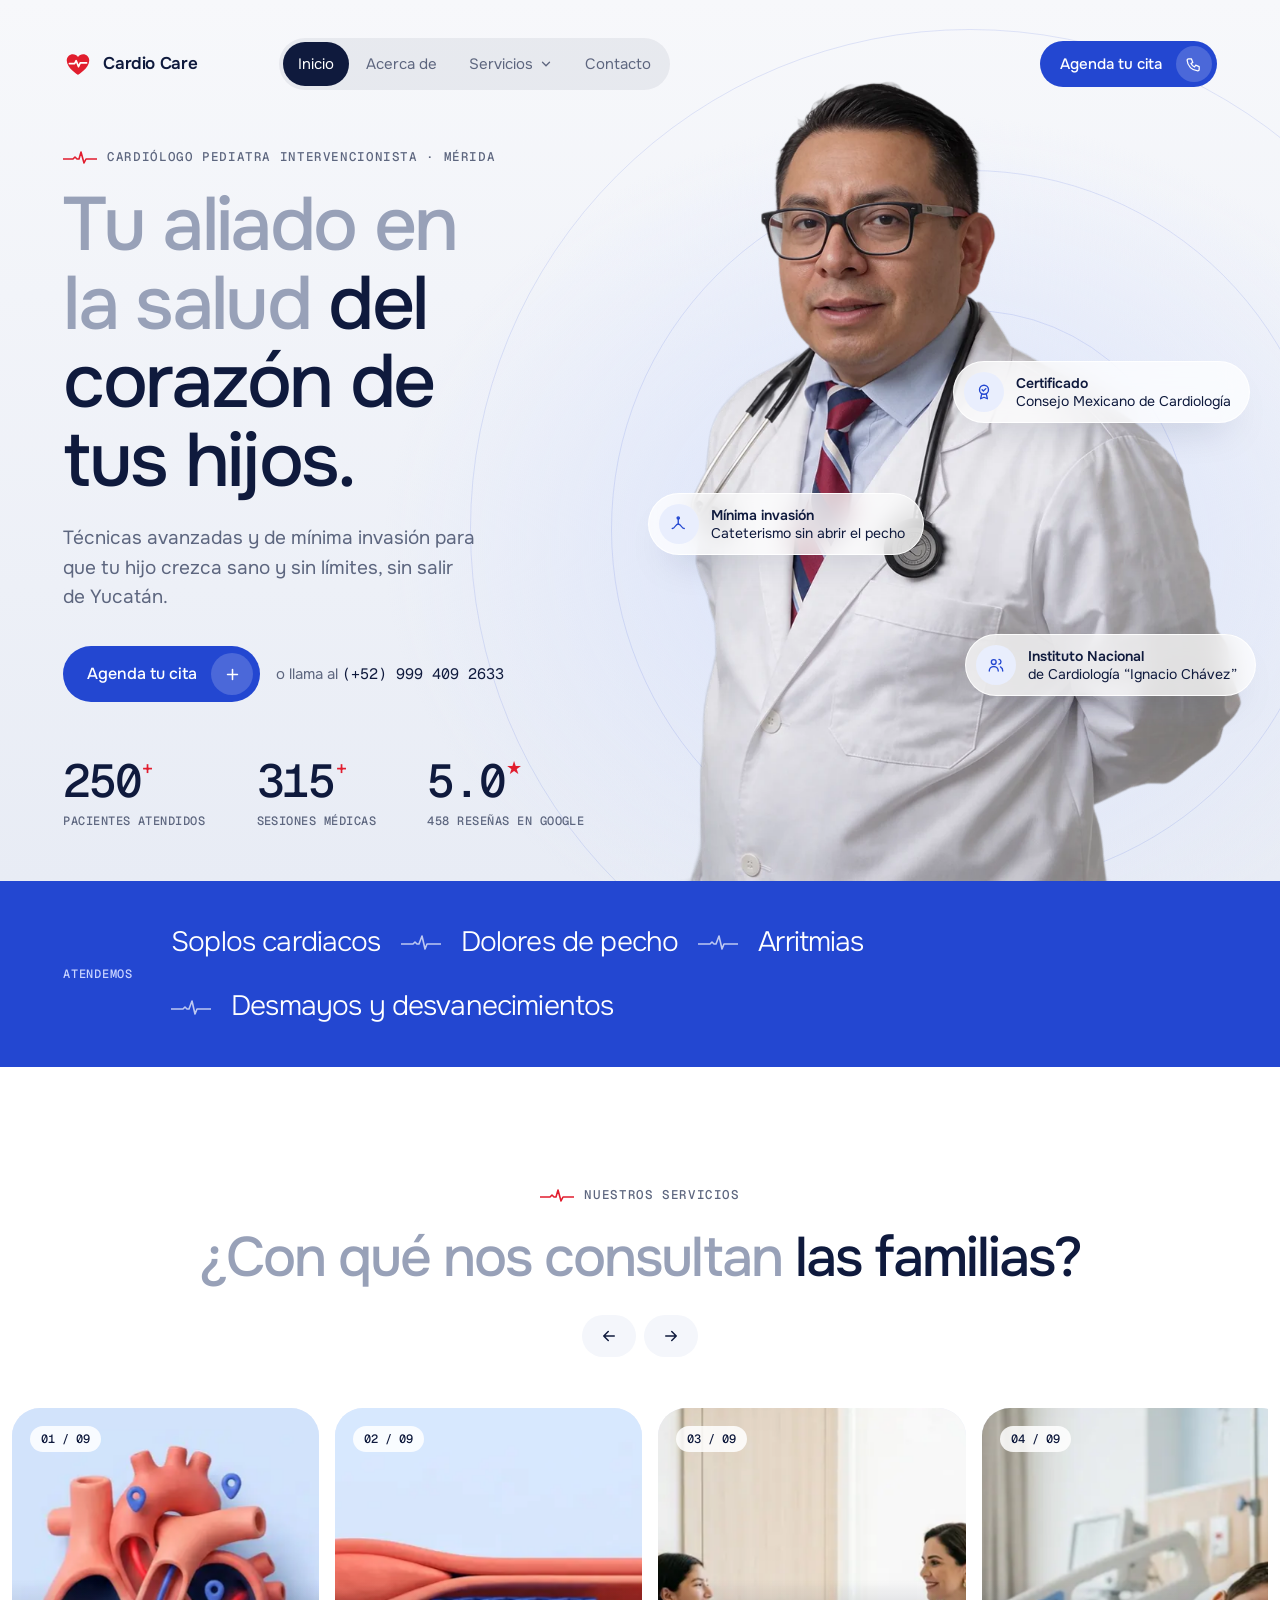
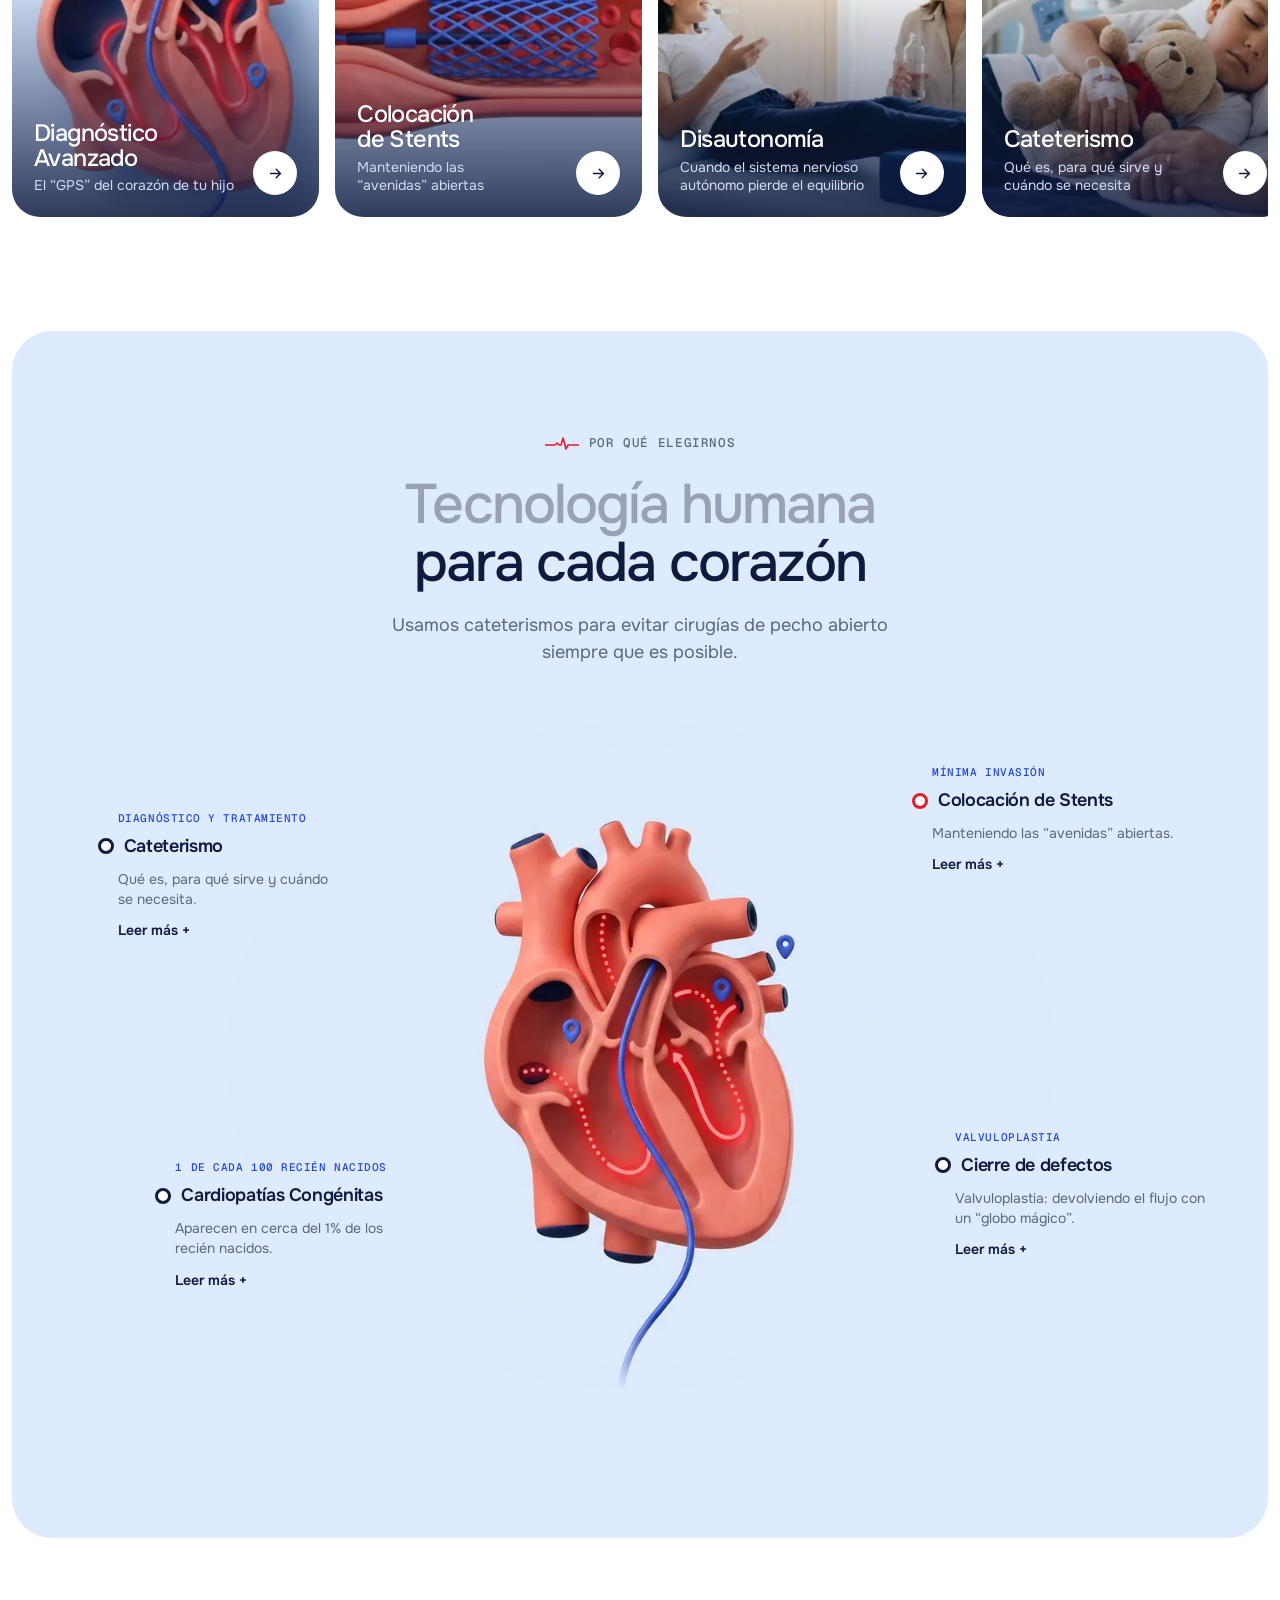
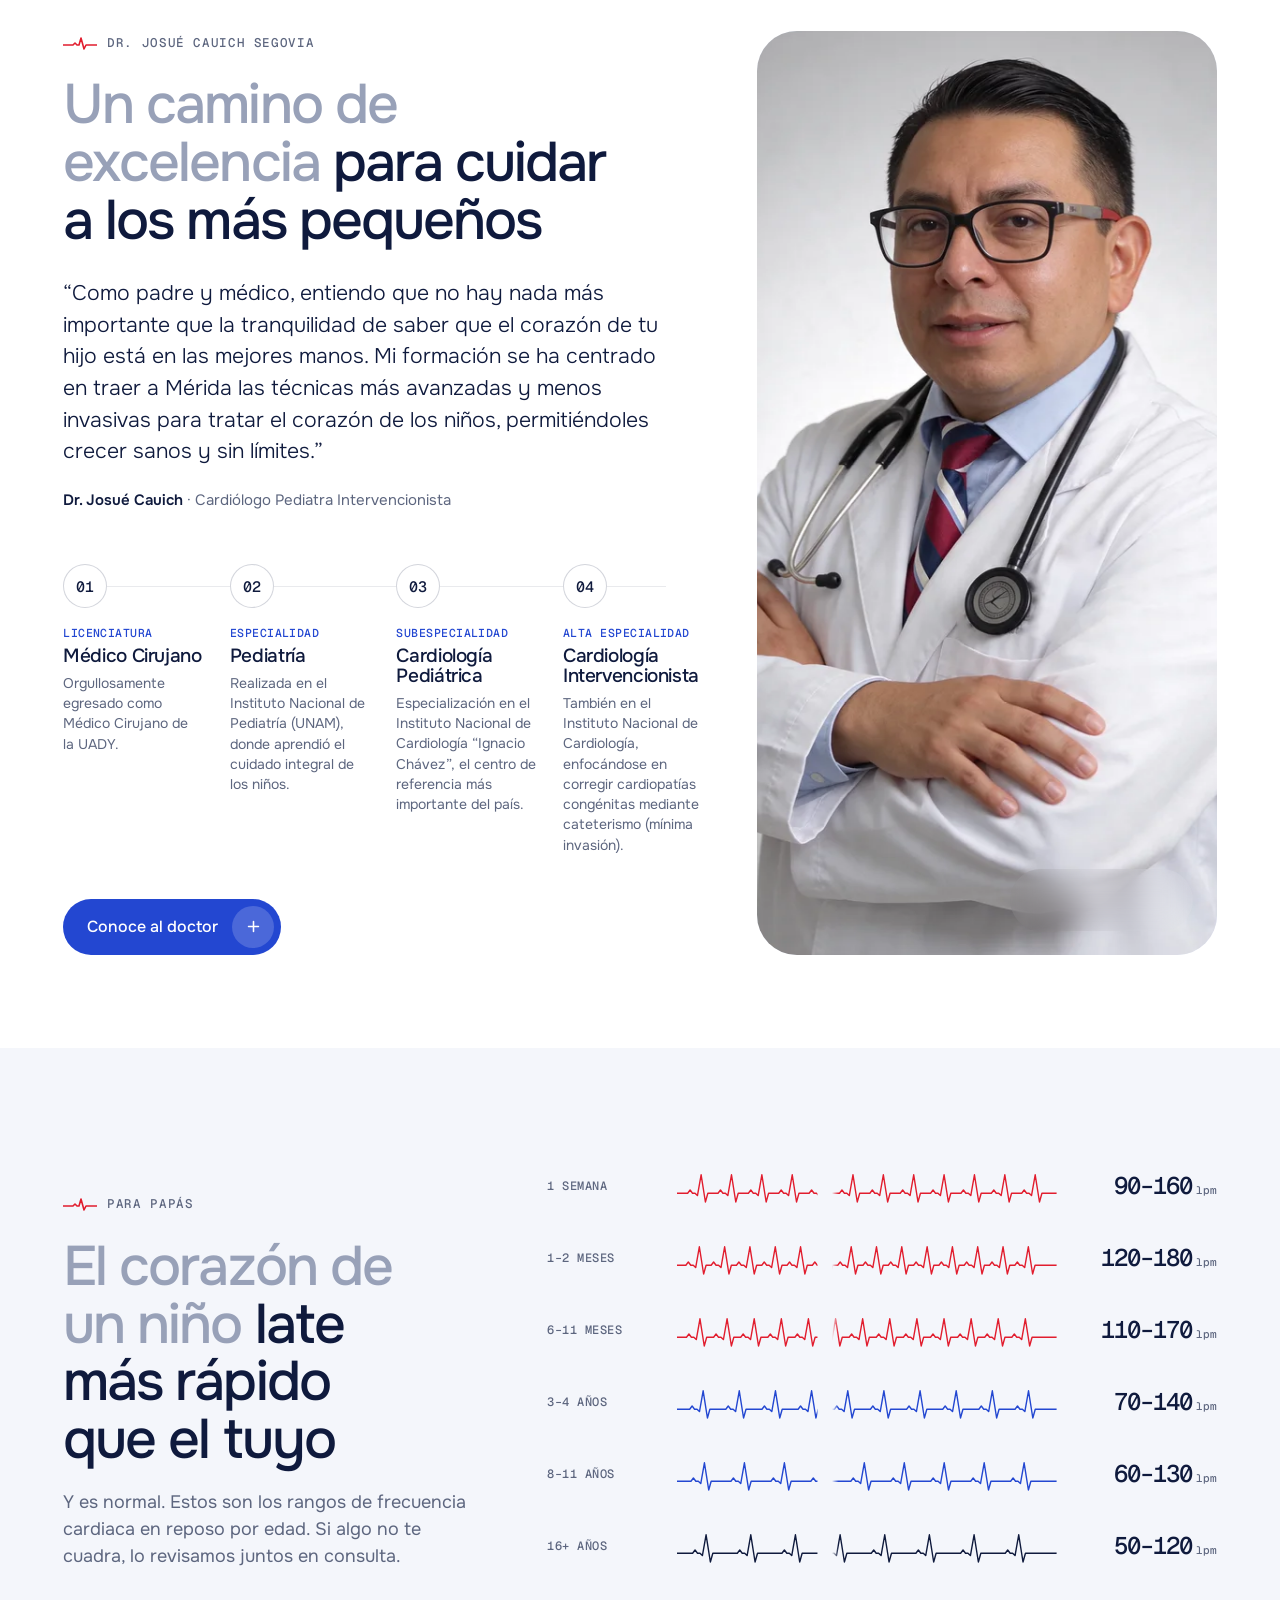
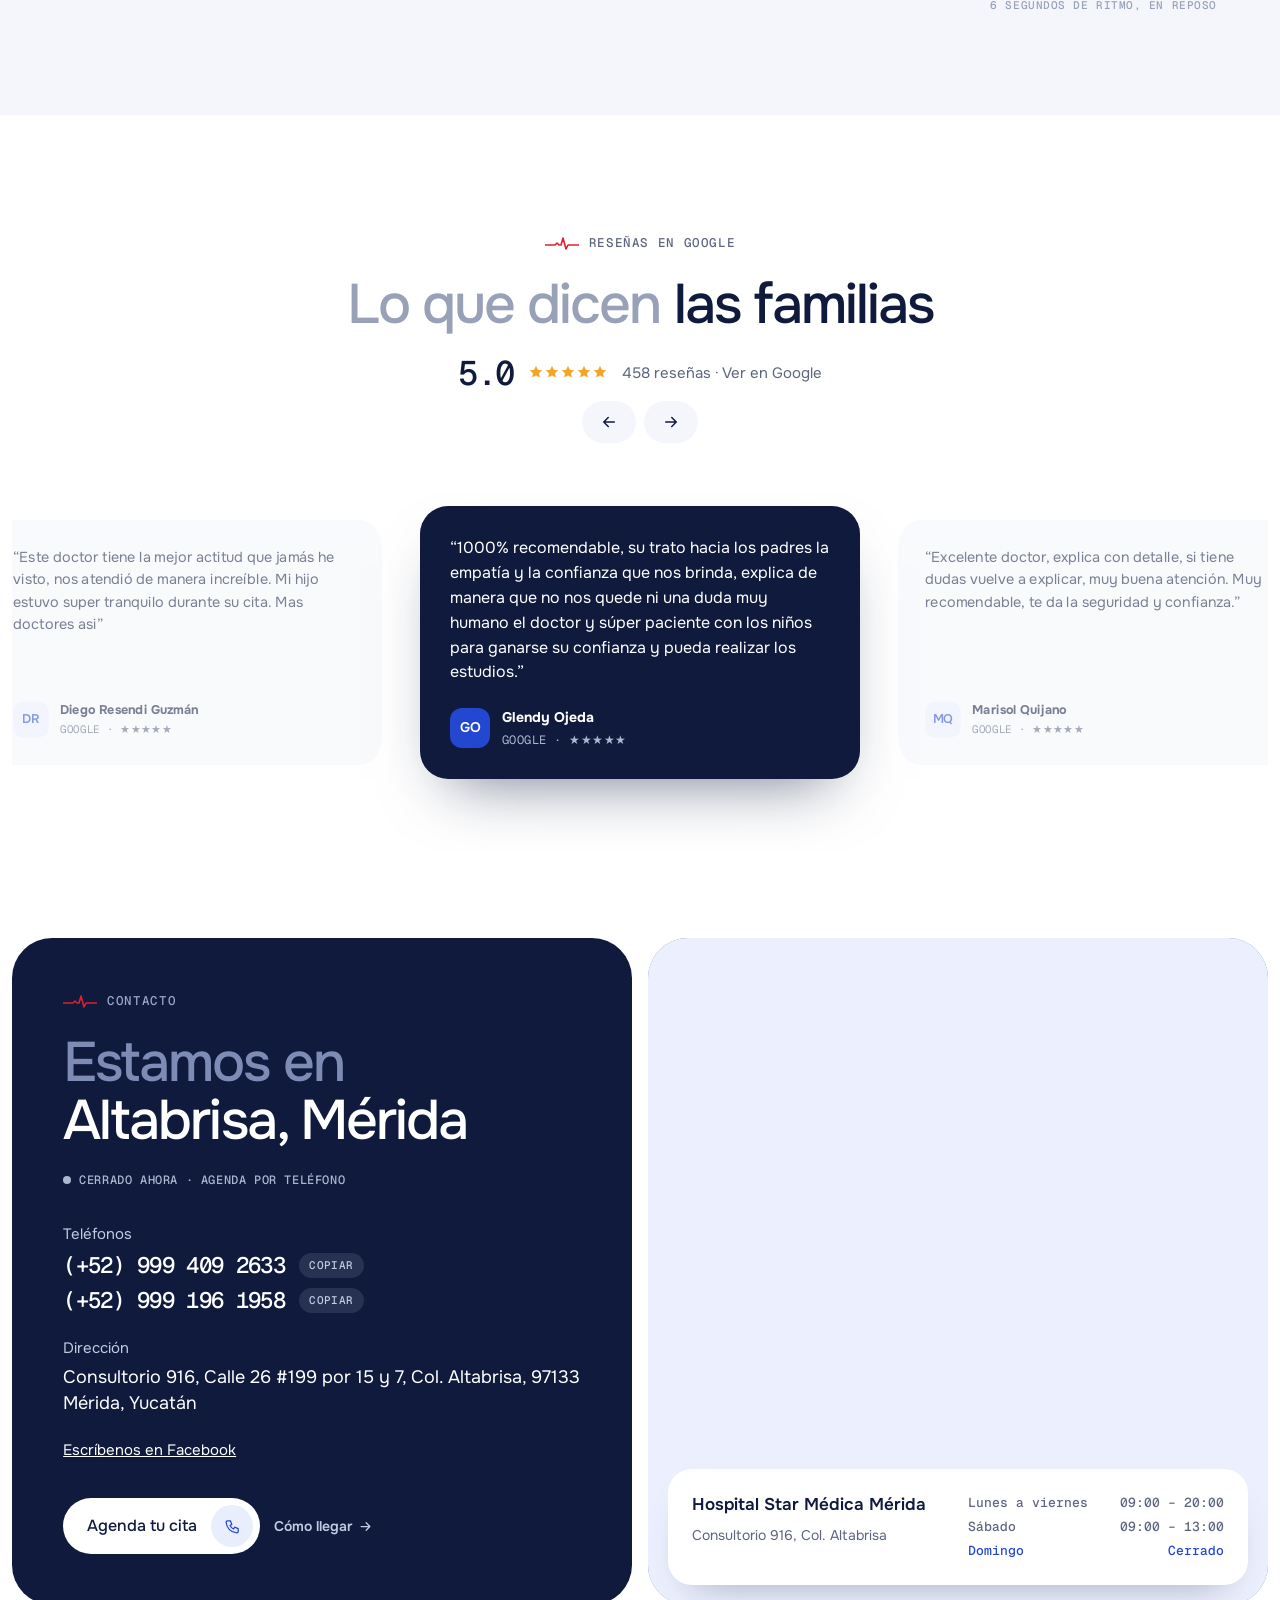
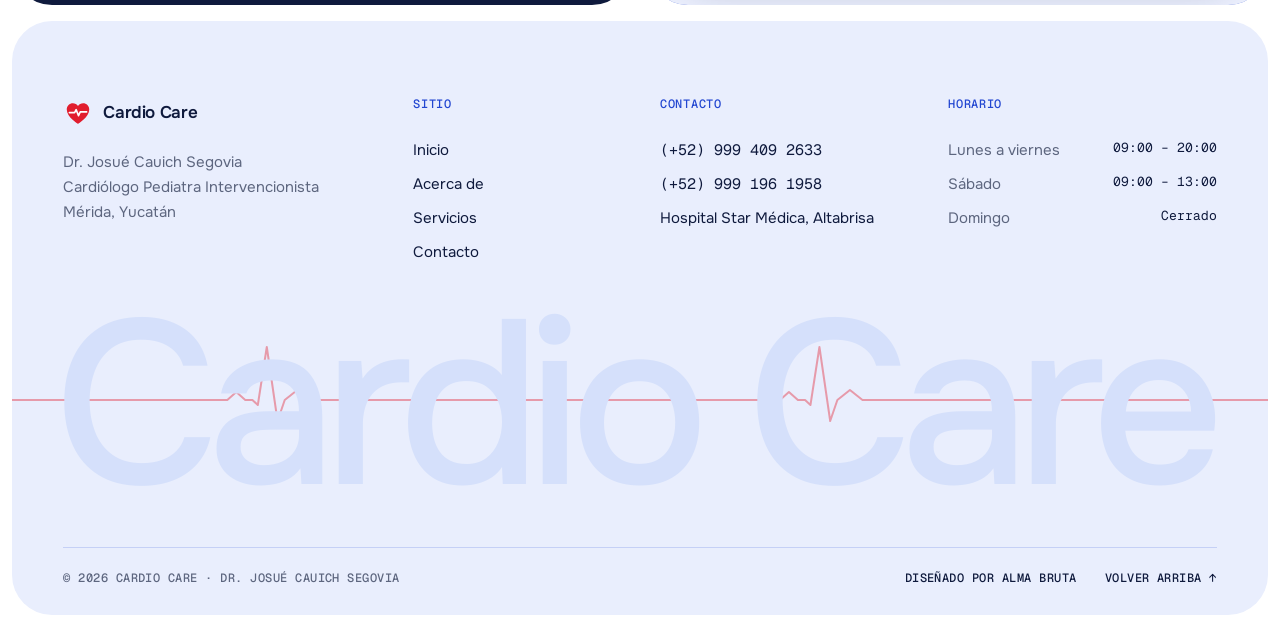
==== index.html @ 3fb706c9 "Carrusel de servicios alineado al borde de las cajas; aparición y parallax al hacer scroll Co-Author" ====
<!doctype html>
<html lang="es">
<head>
<meta charset="utf-8">
<meta name="viewport" content="width=device-width, initial-scale=1, viewport-fit=cover">
<title>Cardiólogo Pediatra en Mérida · Cardio Care</title>
<meta name="description" content="Dr. Josué Cauich Segovia, cardiólogo pediatra intervencionista en Mérida, Yucatán.">
<link rel="preconnect" href="https://fonts.googleapis.com"><link rel="preconnect" href="https://fonts.gstatic.com" crossorigin>
<link href="https://fonts.googleapis.com/css2?family=Onest:wght@300;400;500;600&family=Geist+Mono:wght@500&display=swap" rel="stylesheet">
<style>
/* Dirección E: paneles redondeados sobre gris hielo, doctor recortado, títulos en dos tonos,
   lecturas tipo monitor en mono y un trazo de ECG como hilo conductor. Serio, cálido y propio de cardiología. */
:root{
  --c:#2347D1; --c-d:#8AA4FF; --n:#0F1A3D; --r:#E11D2E; --r-d:#FF5C67; --ice:#E9EEFD; --heart-bg:#DEEAFD;
  --bg:#FFFFFF; --panel:#FFFFFF; --soft:#F4F6FB; --ink:#0F1A3D; --gray:#98A1B8; --mut:#5D667F; --line:rgba(15,26,61,.09);
  --primary:var(--c); --on-primary:#fff;
  --f:"Onest","Segoe UI",system-ui,sans-serif; --m:"Geist Mono",ui-monospace,monospace;
  --glow:#D9E2FB; --hero-a:#F7F8FB; --hero-b:#E8ECF5;
  --rad:40px; --rad-m:28px; --rad-s:18px; --gap:16px;
  --ease:cubic-bezier(.22,1,.36,1);
  --wrap:1408px;
  color-scheme:light;
}
@media (prefers-color-scheme: dark){ :root:not([data-theme="light"]){
  --bg:#0A0D18; --panel:#121729; --soft:#171D33; --ink:#EEF1FA; --gray:#6F7894; --mut:#A3AAC2; --line:rgba(255,255,255,.08);
  --ice:#1A2342; --heart-bg:#1A2342; --primary:var(--c-d); --on-primary:#0A1030; color-scheme:dark; --glow:rgba(35,71,209,.28); --hero-a:#121729; --hero-b:#0A0D18; } }
:root[data-theme="dark"]{
  --bg:#0A0D18; --panel:#121729; --soft:#171D33; --ink:#EEF1FA; --gray:#6F7894; --mut:#A3AAC2; --line:rgba(255,255,255,.08);
  --ice:#1A2342; --heart-bg:#1A2342; --primary:var(--c-d); --on-primary:#0A1030; color-scheme:dark; --glow:rgba(35,71,209,.28); --hero-a:#121729; --hero-b:#0A0D18; }

*{box-sizing:border-box}
html{scroll-behavior:smooth;scroll-padding-top:100px}
body{margin:0;background:var(--bg);color:var(--ink);font-family:var(--f);font-size:17px;line-height:1.6;-webkit-font-smoothing:antialiased}
h1,h2,h3,h4{font-weight:500;letter-spacing:-.035em;line-height:1.04;margin:0;text-wrap:balance}
p{margin:0;text-wrap:pretty}
a{color:inherit}
img{display:block;max-width:100%}
[hidden]{display:none!important}
:focus-visible{outline:3px solid var(--primary);outline-offset:3px;border-radius:8px}
.gr{color:var(--gray)}
.mono{font-family:var(--m)}
.sr{position:absolute;width:1px;height:1px;overflow:hidden;clip:rect(0 0 0 0);white-space:nowrap}
.skip{position:absolute;left:16px;top:-60px;background:var(--primary);color:#fff;padding:10px 14px;border-radius:12px;z-index:90;text-decoration:none}
.skip:focus{top:12px}
.shell{max-width:var(--wrap);margin-inline:auto;padding:12px max(12px,env(safe-area-inset-right)) 12px max(12px,env(safe-area-inset-left))}
.panel{background:var(--panel);border-radius:var(--rad);position:relative;overflow:hidden}
#main > * + *{margin-top:var(--gap)}
.in{padding-inline:clamp(22px,4vw,56px)}

/* etiqueta con latido */
.lbl{display:inline-flex;align-items:center;gap:10px;font:500 12.5px/1 var(--m);letter-spacing:.05em;text-transform:uppercase;color:var(--mut)}
.lbl::before{content:"";width:34px;height:14px;flex-shrink:0;background:url("data:image/svg+xml,%3Csvg xmlns='http://www.w3.org/2000/svg' viewBox='0 0 34 14'%3E%3Cpath d='M0 9h10l2-2 2 2h2l2-7 3 11 2-4h11' fill='none' stroke='%23E11D2E' stroke-width='1.6' stroke-linejoin='round'/%3E%3C/svg%3E") no-repeat}
.h2{font-size:clamp(34px,2.2rem + 1.6vw,58px);margin-top:18px}

/* botones */
.btn{display:inline-flex;align-items:center;gap:14px;background:var(--c);color:#fff;border-radius:999px;padding:7px 7px 7px 24px;font:500 16px/1 var(--f);text-decoration:none;border:0;cursor:pointer;white-space:nowrap;transition:transform .4s var(--ease),background-color .3s}
.btn .bi{width:42px;height:42px;border-radius:50%;background:rgba(255,255,255,.18);display:grid;place-items:center;transition:transform .5s var(--ease)}
.btn .bi svg{width:17px;height:17px}
.btn:hover .bi{transform:rotate(90deg)}
.btn:active{transform:scale(.98)}
.btn.w{background:#fff;color:var(--n)} .btn.w .bi{background:var(--ice);color:var(--c)}
.btn.red{background:var(--r)}
.link{font-weight:600;font-size:14px;text-decoration:none;display:inline-flex;gap:6px;align-items:center}
.link:hover{color:var(--primary)}

/* ---------- nav ---------- */
.top{position:sticky;top:0;z-index:50;pointer-events:none;height:0}
.nav{pointer-events:auto;position:absolute;left:0;right:0;top:12px;display:flex;align-items:center;gap:18px;padding:14px clamp(22px,4vw,56px);border-radius:999px;transition:background-color .4s,box-shadow .4s,top .4s var(--ease)}
.top.scrolled .nav{background:color-mix(in oklab,var(--panel) 82%,transparent);backdrop-filter:blur(16px) saturate(1.4);-webkit-backdrop-filter:blur(16px) saturate(1.4);box-shadow:0 0 0 1px var(--line),0 18px 40px -26px rgba(15,26,61,.4);top:12px;margin-inline:0}
.logo{display:flex;align-items:center;gap:10px;font-weight:600;font-size:17px;letter-spacing:-.02em;text-decoration:none;flex-shrink:0}
.logo svg{width:30px;height:30px}
.menu{display:flex;gap:2px;list-style:none;padding:4px;margin:0 0 0 clamp(20px,5vw,80px);font-size:15px;background:color-mix(in oklab,var(--ink) 6%,transparent);border-radius:999px}
.menu a,.menu button{display:inline-flex;align-items:center;gap:6px;padding:10px 15px;border-radius:999px;text-decoration:none;color:var(--mut);background:none;border:0;font:inherit;cursor:pointer;transition:background-color .3s,color .3s}
.menu a:hover,.menu button:hover{color:var(--ink)}
.menu [aria-current="page"],.menu [aria-current="page"]:hover{background:var(--ink);color:var(--panel)}
.nav .r{margin-left:auto;display:flex;gap:10px;align-items:center}
.nav .tel{font:500 14px/1 var(--m);color:var(--mut);text-decoration:none;margin-right:6px}
.pillw{background:var(--panel);color:var(--ink);padding:13px 18px;border-radius:999px;font-weight:500;font-size:15px;text-decoration:none;box-shadow:0 1px 2px rgba(15,26,61,.08)}
.circ{width:46px;height:46px;border-radius:50%;background:var(--c);color:#fff;display:grid;place-items:center;flex-shrink:0;border:0;cursor:pointer}
.circ svg{width:18px;height:18px}
.burger{display:none}
.chev{width:14px;height:14px;transition:rotate .3s var(--ease)}
.has-mega{position:relative}
.mega{position:absolute;top:calc(100% + 14px);left:50%;translate:-50% 0;width:min(820px,92vw);background:var(--panel);border-radius:var(--rad-m);box-shadow:0 0 0 1px var(--line),0 40px 80px -40px rgba(15,26,61,.5);padding:10px;display:grid;grid-template-columns:repeat(3,1fr);gap:4px;opacity:0;visibility:hidden;transform:translateY(-6px);transition:opacity .25s,transform .4s var(--ease),visibility .25s}
.has-mega.open .mega{opacity:1;visibility:visible;transform:none}
.has-mega.open .chev{rotate:180deg}
.mega a{display:grid;grid-template-columns:64px 1fr;gap:12px;align-items:center;padding:8px;border-radius:16px;text-decoration:none;font-size:14px;font-weight:500;line-height:1.25;color:var(--ink)}
.mega a small{display:block;color:var(--mut);font-weight:400;font-size:12px;margin-top:3px}
.mega a img{width:64px;height:48px;border-radius:10px;object-fit:cover;background:var(--ice)}
.mega a:hover{background:var(--soft)}
.drawer{position:fixed;inset:0;z-index:80;background:var(--panel);padding:20px 20px calc(env(safe-area-inset-bottom) + 24px);overflow:auto;display:flex;flex-direction:column;gap:4px}
.drawer .row{display:flex;justify-content:space-between;align-items:center;margin-bottom:16px}
.drawer > a.big,.drawer > span.big{font-size:32px;font-weight:500;letter-spacing:-.03em;text-decoration:none;padding:6px 0}
.drawer .svc{display:grid;grid-template-columns:1fr 1fr;gap:2px 14px;padding:4px 0 14px}
.drawer .svc a{color:var(--mut);text-decoration:none;padding:7px 0;font-size:15px}
.drawer .btn{margin-top:auto;align-self:flex-start}

/* ---------- hero ---------- */
.hero{min-height:min(880px,100svh);background:radial-gradient(60% 70% at 72% 62%,color-mix(in oklab,var(--c) 14%,transparent) 0%,transparent 70%),linear-gradient(180deg,color-mix(in oklab,var(--panel) 70%,var(--bg)),var(--bg));display:grid;grid-template-columns:minmax(0,1.05fr) minmax(0,.95fr);align-items:stretch}
.hero{background:radial-gradient(60% 70% at 72% 62%,var(--glow) 0%,transparent 70%),linear-gradient(180deg,var(--hero-a),var(--hero-b))}
.stars svg{width:16px;height:16px;display:inline-block;vertical-align:-2px}
.phead .media.tall{aspect-ratio:4/5;max-height:640px;justify-self:end;width:min(100%,520px)}
.phead .media.tall img{object-position:50% 20%}
.prose p.callout{font-weight:400}
.tech .stage .co .link{color:var(--ink)}
.hero .t{padding:150px clamp(22px,4vw,56px) 52px;display:flex;flex-direction:column;position:relative;z-index:3}
.hero h1{font-size:clamp(42px,2rem + 3.4vw,78px);margin-top:22px;max-width:12.5ch}
.hero .lead{font-size:clamp(17px,1rem + .3vw,19px);line-height:1.55;color:var(--mut);margin-top:24px;max-width:440px}
.hero .ct{margin-top:34px;display:flex;gap:16px;align-items:center;flex-wrap:wrap}
.hero .ct .alt{font-size:15px;color:var(--mut)}
.hero .ct .alt a{font-family:var(--m);color:var(--ink);text-decoration:none}
.nums{display:flex;gap:clamp(28px,4vw,56px);margin-top:auto;padding-top:56px;flex-wrap:wrap}
.nums b{font:500 clamp(38px,1.6rem + 1.6vw,52px)/1 var(--m);letter-spacing:-.05em;display:block}
.nums b sup{font-size:.4em;color:var(--r);vertical-align:top;margin-left:2px}
.nums span{font:500 12px/1.3 var(--m);letter-spacing:.04em;text-transform:uppercase;color:var(--mut);display:block;margin-top:9px}
.hero .v{position:relative;min-height:520px}
.hero .doc{position:absolute;bottom:0;left:50%;translate:-52% 0;height:min(94%,800px);width:auto;max-width:none;z-index:2}
.rings{position:absolute;left:50%;top:60%;width:1000px;height:1000px;translate:-50% -50%;border-radius:50%;border:1px solid color-mix(in oklab,var(--c) 12%,transparent);z-index:0}
.rings::before,.rings::after{content:"";position:absolute;inset:140px;border-radius:50%;border:1px solid color-mix(in oklab,var(--c) 12%,transparent)}
.rings::after{inset:280px}
.hero .ecg{position:absolute;left:0;right:0;bottom:170px;height:110px;width:100%;z-index:1;pointer-events:none}
.ecg path{fill:none;stroke:var(--r);stroke-opacity:.75;stroke-width:2;stroke-linejoin:round;stroke-dasharray:3200;stroke-dashoffset:0}
@media (prefers-reduced-motion:no-preference){.ecg.draw path{animation:trace 3s var(--ease) both .4s}}
@keyframes trace{from{stroke-dashoffset:3200}}
.float{position:absolute;z-index:4;display:flex;align-items:center;gap:12px;background:color-mix(in oklab,var(--panel) 74%,transparent);backdrop-filter:blur(14px);-webkit-backdrop-filter:blur(14px);border:1px solid color-mix(in oklab,var(--panel) 90%,transparent);padding:10px 18px 10px 10px;border-radius:999px;font-size:14px;line-height:1.3;box-shadow:0 20px 40px -24px rgba(15,26,61,.35);white-space:nowrap}
.float .ic{width:40px;height:40px;border-radius:50%;display:grid;place-items:center;background:var(--ice);color:var(--c);flex-shrink:0}
.float .ic svg{width:18px;height:18px}
.float b{font-weight:600;display:block}
.f1{right:3%;top:41%}.f2{left:-4%;top:56%}.f3{right:2%;top:72%}
@media (prefers-reduced-motion:no-preference){.float{animation:bob 7s ease-in-out infinite}.f2{animation-delay:-2s}.f3{animation-delay:-4s}}
@keyframes bob{50%{transform:translateY(-6px)}}

/* banda */
.band{background:var(--c);color:#fff;border-radius:var(--rad);padding:clamp(26px,3vw,40px) clamp(22px,4vw,56px);display:flex;align-items:center;gap:clamp(20px,3vw,40px);overflow:hidden}
.band small{font:500 12px/1.3 var(--m);text-transform:uppercase;letter-spacing:.06em;color:#C9D4FF;flex-shrink:0}
.band ul{list-style:none;margin:0;padding:0;display:flex;align-items:center;gap:20px;flex-wrap:wrap;font-size:clamp(20px,1rem + 1vw,28px);font-weight:300;letter-spacing:-.03em}
.band li{display:flex;align-items:center;gap:20px}
.band li + li::before{content:"";width:40px;height:16px;background:url("data:image/svg+xml,%3Csvg xmlns='http://www.w3.org/2000/svg' viewBox='0 0 40 16'%3E%3Cpath d='M0 10h12l2-2 2 2h2l3-8 3 13 2-5h14' fill='none' stroke='%23fff' stroke-opacity='.7' stroke-width='1.6' stroke-linejoin='round'/%3E%3C/svg%3E") no-repeat}

/* ---------- carrusel servicios ---------- */
.svc{padding:clamp(64px,8vw,100px) 0 clamp(56px,7vw,90px)}
.center{text-align:center}
.arrows{display:flex;gap:8px;justify-content:center;margin-top:28px}
.arrows button{width:54px;height:42px;border-radius:999px;background:var(--soft);display:grid;place-items:center;border:0;color:var(--ink);cursor:pointer;transition:background-color .3s,color .3s}
.arrows button:hover{background:var(--c);color:#fff}
.arrows svg{width:18px;height:18px}
.arrows .prev svg{rotate:180deg}
.car{display:flex;gap:var(--gap);margin-top:clamp(32px,4vw,56px);overflow-x:auto;scroll-snap-type:x mandatory;padding:0 clamp(22px,4vw,56px) 8px;scroll-padding-inline:clamp(22px,4vw,56px);scrollbar-width:none}
.car::-webkit-scrollbar{display:none}
.sc{position:relative;flex-shrink:0;width:clamp(260px,24vw,330px);height:clamp(360px,32vw,440px);border-radius:var(--rad-m);overflow:hidden;background:var(--ice);scroll-snap-align:start;text-decoration:none;color:#fff;isolation:isolate}
.sc.big{width:clamp(300px,38vw,520px)}
.sc img{position:absolute;inset:0;width:100%;height:100%;object-fit:cover;z-index:-1;transition:transform .9s var(--ease)}
.sc:hover img{transform:scale(1.05)}
.sc::after{content:"";position:absolute;inset:0;z-index:-1;background:linear-gradient(180deg,rgba(15,26,61,0) 42%,rgba(15,26,61,.84))}
.sc .n{position:absolute;top:18px;left:18px;font:500 12px/1 var(--m);color:var(--n);background:rgba(255,255,255,.85);padding:7px 11px;border-radius:999px}
.sc .tx{position:absolute;left:22px;right:22px;bottom:22px;display:flex;justify-content:space-between;align-items:flex-end;gap:14px}
.sc h3{font-size:clamp(21px,1rem + .6vw,26px);letter-spacing:-.025em}
.sc p{font-size:14px;color:#D5DCF3;margin-top:6px;line-height:1.35}
.ar{width:44px;height:44px;border-radius:50%;background:#fff;color:var(--n);display:grid;place-items:center;flex-shrink:0;transition:rotate .5s var(--ease),background-color .3s}
.ar svg{width:17px;height:17px}
.sc:hover .ar{rotate:-45deg;background:var(--c);color:#fff}

/* ---------- corazón con anotaciones ---------- */
.tech{padding:clamp(64px,8vw,100px) clamp(22px,4vw,56px) clamp(64px,8vw,110px);background:var(--heart-bg)}
.tech .hd{display:flex;justify-content:space-between;align-items:flex-end;gap:24px 60px;flex-wrap:wrap}
.tech .sub{font-size:18px;color:var(--mut);max-width:440px;line-height:1.5}
.stage{position:relative;height:760px;margin-top:10px}
.stage .ring{position:absolute;left:50%;top:50%;border-radius:50%;border:1px solid color-mix(in oklab,var(--c) 16%,transparent);translate:-50% -50%}
.stage .ring.d{border-style:dashed}
.stage > img{position:absolute;left:50%;top:50%;width:min(860px,72%);translate:-50% -50%;-webkit-mask-image:radial-gradient(closest-side,#000 78%,transparent);mask-image:radial-gradient(closest-side,#000 78%,transparent)}
.co{position:absolute;width:270px;text-decoration:none}
.co .tg{font:500 11px/1 var(--m);letter-spacing:.05em;text-transform:uppercase;color:var(--c);padding-left:20px;display:block;margin-bottom:8px}
.co b{display:flex;align-items:center;gap:10px;font-weight:600;font-size:18px;letter-spacing:-.02em}
.co b::before{content:"";width:10px;height:10px;border-radius:50%;background:var(--panel);border:3px solid var(--ink);flex-shrink:0}
.co.red b::before{border-color:var(--r)}
.co p{font-size:14px;color:var(--mut);margin-top:8px;line-height:1.45;padding-left:20px}
.co .link{padding-left:20px;margin-top:10px}
.co:hover b{color:var(--c)}
.c1{left:3%;top:18%}.c2{right:3%;top:12%}.c3{left:8%;top:64%}.c4{right:1%;top:60%}

/* ---------- doctor ---------- */
.about{display:grid;grid-template-columns:minmax(0,1fr) minmax(300px,460px)}
.about .t{padding:clamp(56px,7vw,90px) clamp(22px,4vw,56px)}
.about blockquote{font-size:clamp(19px,1rem + .4vw,22px);line-height:1.5;margin:28px 0 0;max-width:620px;font-weight:300}
.about .who{margin-top:20px;font-size:15px;color:var(--mut)}
.about .who b{color:var(--ink);font-weight:600}
.about .ph{position:relative;min-height:440px;background:var(--ice)}
.about .ph img{position:absolute;inset:0;width:100%;height:100%;object-fit:cover;object-position:70% 25%}
.about .ph .float{left:auto;top:auto;right:24px;bottom:24px;animation:none;background:rgba(15,26,61,.78);border-color:rgba(255,255,255,.12);color:#fff}
.about .ph .float .ic{background:rgba(255,255,255,.12);color:#fff}
.steps{list-style:none;padding:0;margin:52px 0 0;display:grid;grid-template-columns:repeat(4,minmax(0,1fr));gap:24px;position:relative}
.steps::before{content:"";position:absolute;left:22px;right:40px;top:22px;height:1px;background:var(--line)}
.steps li{position:relative}
.steps .k{width:44px;height:44px;border-radius:50%;background:var(--panel);border:1px solid color-mix(in oklab,var(--ink) 18%,transparent);display:grid;place-items:center;font:500 15px/1 var(--m)}
.steps small{display:block;font:500 11.5px/1.3 var(--m);letter-spacing:.04em;text-transform:uppercase;color:var(--c);margin-top:18px}
.steps h3{font-size:19px;margin-top:6px;letter-spacing:-.02em}
.steps p{font-size:14px;color:var(--mut);margin-top:6px;line-height:1.45}

/* ---------- para papás (minimal) ---------- */
.papas{display:grid;grid-template-columns:minmax(0,420px) minmax(0,1fr);gap:clamp(32px,5vw,72px);padding:clamp(56px,7vw,90px) clamp(22px,4vw,56px);align-items:center}
.papas p.sub{font-size:18px;color:var(--mut);line-height:1.5;margin-top:20px}
.strips{display:grid}
.lane{display:grid;grid-template-columns:110px minmax(0,1fr) 140px;align-items:center;gap:20px;min-height:72px}
.lane span{font:500 12px/1.2 var(--m);text-transform:uppercase;letter-spacing:.04em;color:var(--mut)}
.lane svg{width:100%;height:40px;overflow:visible}
.lane svg path{fill:none;stroke-width:1.4;stroke-linejoin:round;stroke-linecap:round}
.lane b{font:500 24px/1 var(--m);text-align:right;letter-spacing:-.04em;font-variant-numeric:tabular-nums}
.lane b i{font-style:normal;font-size:11px;color:var(--mut);margin-left:4px;letter-spacing:0}
.strips .note{display:flex;justify-content:space-between;gap:16px;font:500 11px/1.3 var(--m);text-transform:uppercase;letter-spacing:.05em;color:var(--gray);padding-top:16px}
.lg{display:flex;gap:18px;flex-wrap:wrap}
.lg span{display:inline-flex;align-items:center;gap:8px}
.lg span::before{content:"";width:14px;height:2px;background:currentColor}

/* ---------- reseñas ---------- */
.rev{padding:clamp(64px,8vw,100px) 0 clamp(64px,8vw,110px)}
.score{display:inline-flex;align-items:center;justify-content:center;flex-wrap:wrap;gap:8px 14px;margin-top:22px;font-size:15px;color:var(--mut);text-decoration:none}
.score b{font:500 34px/1 var(--m);color:var(--ink);letter-spacing:-.04em}
.stars{color:#F5A524;letter-spacing:2px;white-space:nowrap}
.rc{display:flex;gap:var(--gap);margin-top:clamp(36px,4vw,56px);overflow-x:auto;scroll-snap-type:x mandatory;padding:0 clamp(22px,4vw,56px) 24px;scroll-padding-inline:clamp(22px,4vw,56px);scrollbar-width:none;align-items:center}
.rc::-webkit-scrollbar{display:none}
.rv{flex-shrink:0;scroll-snap-align:center!important;width:min(400px,80vw);transition:background-color .5s var(--ease),color .5s var(--ease),box-shadow .5s var(--ease);user-select:none;background:var(--soft);border-radius:var(--rad-m);padding:30px;font-size:16px;line-height:1.55;scroll-snap-align:start;margin:0}
.rv.on{background:var(--n);color:#fff;box-shadow:0 30px 60px -30px rgba(15,26,61,.6)}
.rv blockquote{margin:0}
.rv figcaption{display:flex;align-items:center;gap:12px;margin-top:22px;font-size:14px}
.rv .av{width:40px;height:40px;border-radius:12px;background:var(--ice);color:var(--c);display:grid;place-items:center;font-weight:600;flex-shrink:0}
.rv.on .av{background:var(--c);color:#fff}
.rv figcaption span span{display:block;color:var(--mut);font-size:12px;font-family:var(--m);text-transform:uppercase;letter-spacing:.04em;margin-top:2px}
.rv.on figcaption span span{color:#AEB6D0}

/* ---------- contacto ---------- */
.cta{display:grid;grid-template-columns:minmax(0,1fr) minmax(0,1fr);gap:var(--gap)}
.cta .l{background:var(--n);color:#fff;border-radius:var(--rad);padding:clamp(32px,4vw,56px);display:flex;flex-direction:column;justify-content:space-between;gap:36px;min-height:560px}
.cta .lbl{color:#9AA6CC}
.cta h2 .gr{color:#7D8BB5}
.live{display:inline-flex;align-items:center;gap:8px;font:500 12px/1 var(--m);letter-spacing:.05em;text-transform:uppercase;margin-top:24px}
.live i{width:8px;height:8px;border-radius:50%}
.live.open{color:#7EF0BD}.live.open i{background:#3DDC97;box-shadow:0 0 0 4px rgba(61,220,151,.2)}
.live.closed{color:#AEB6D0}.live.closed i{background:#AEB6D0}
.rows{display:grid;gap:22px;font-size:15px;color:#C3CBE3;margin-top:30px}
.rows .ph{display:grid;grid-template-columns:auto auto;justify-content:start;align-items:center;gap:8px 14px;margin-top:6px}
.rows .ph a{font:500 clamp(20px,1rem + .5vw,24px)/1.2 var(--m);color:#fff;text-decoration:none;letter-spacing:-.03em}
.copy{font:500 11px/1 var(--m);text-transform:uppercase;letter-spacing:.04em;color:#C3CBE3;background:rgba(255,255,255,.1);border:0;border-radius:999px;padding:7px 10px;cursor:pointer}
.copy:hover{background:rgba(255,255,255,.18);color:#fff}
.rows .ad{display:block;color:#fff;font-size:18px;line-height:1.45;margin-top:4px}
.rows .fb{color:#fff}
.map{border-radius:var(--rad);overflow:hidden;position:relative;background:var(--soft);min-height:560px}
.map iframe{position:absolute;inset:0;width:100%;height:100%;border:0;filter:saturate(.8) contrast(1.02)}
.map .card{position:absolute;left:20px;right:20px;bottom:20px;background:var(--panel);border-radius:24px;padding:22px 24px;display:grid;grid-template-columns:1fr 1fr;gap:20px;font-size:14px;color:var(--mut);box-shadow:0 20px 40px -24px rgba(15,26,61,.4)}
.map .card b{display:block;color:var(--ink);font-size:17px;font-weight:600;margin-bottom:6px}
.map .card .h{display:flex;justify-content:space-between;gap:10px;padding:3px 0;font:500 13px/1.4 var(--m)}
.map .card .h.today{color:var(--c)}
.foot{position:relative;min-height:300px;overflow:hidden;border-radius:var(--rad);background:var(--panel);padding:40px clamp(22px,4vw,56px);display:flex;justify-content:space-between;gap:16px;flex-wrap:wrap;font-size:14px;color:var(--mut)}
.foot nav{display:flex;gap:18px;flex-wrap:wrap}
.foot a{text-decoration:none}.foot a:hover{color:var(--ink)}
.foot .wm{position:absolute;left:24px;bottom:-.22em;font-size:clamp(90px,17vw,250px);font-weight:500;letter-spacing:-.06em;color:var(--bg);white-space:nowrap;line-height:1;pointer-events:none}
.foot .ecg{position:absolute;left:0;bottom:22%;width:100%;height:90px}
.foot .ecg path{stroke-opacity:.45}

/* barra de llamada */
.dock{position:fixed;left:50%;bottom:calc(env(safe-area-inset-bottom) + 16px);translate:-50% 0;z-index:45;display:flex;align-items:center;gap:16px;background:rgba(15,26,61,.92);backdrop-filter:blur(12px);-webkit-backdrop-filter:blur(12px);color:#fff;border-radius:999px;padding:7px 7px 7px 8px;box-shadow:0 20px 40px -14px rgba(15,26,61,.55);transition:transform .6s var(--ease),opacity .4s;max-width:calc(100% - 24px)}
.dock.off{transform:translateY(150%);opacity:0;pointer-events:none}
.dock .hb{width:40px;height:40px;border-radius:50%;background:var(--r);display:grid;place-items:center;flex-shrink:0}
.dock .hb svg{width:18px;height:18px}
@media (prefers-reduced-motion:no-preference){.dock .hb svg{animation:beat 1.4s infinite}}
@keyframes beat{0%,100%{transform:scale(1)}14%{transform:scale(1.22)}28%{transform:scale(1)}42%{transform:scale(1.12)}}
.dock span.q{font-size:14px;color:#C3CBE3;white-space:nowrap}
.dock .btn{padding:5px 5px 5px 18px;font-size:15px}
.dock .btn .bi{width:36px;height:36px}

/* ---------- páginas internas ---------- */
.phead{display:grid;grid-template-columns:minmax(0,1fr) minmax(0,1fr);gap:clamp(24px,4vw,56px);padding:150px clamp(22px,4vw,56px) clamp(32px,4vw,56px);background:linear-gradient(180deg,color-mix(in oklab,var(--panel) 70%,var(--bg)),var(--bg));align-items:end}
.phead h1{font-size:clamp(40px,1.8rem + 3vw,72px);margin-top:20px}
.phead .q{font-size:clamp(18px,1rem + .4vw,21px);color:var(--mut);margin-top:20px;max-width:46ch;line-height:1.5}
.phead .ct{margin-top:32px}
.phead .media{border-radius:var(--rad-m);overflow:hidden;aspect-ratio:16/11;background:var(--ice)}
.phead .media img{width:100%;height:100%;object-fit:cover}
.crumb{display:flex;gap:10px;align-items:center;font:500 12.5px/1 var(--m);letter-spacing:.05em;text-transform:uppercase;color:var(--mut)}
.crumb a{text-decoration:none}.crumb a:hover{color:var(--c)}
.article{padding:clamp(48px,7vw,96px) clamp(22px,4vw,56px)}
.prose{max-width:70ch;margin-inline:auto;font-size:18px;line-height:1.75}
.prose > * + *{margin-top:1.05em}
.prose > p:first-child{font-size:clamp(20px,1rem + .5vw,23px);line-height:1.55;font-weight:300}
.prose h2{font-size:clamp(26px,1.2rem + 1vw,34px);margin-top:1.9em}
.prose h3{font-size:20px;margin-top:1.5em;letter-spacing:-.02em}
.prose ul,.prose ol{padding-left:1.25em}
.prose li + li{margin-top:.45em}
.prose li::marker{color:var(--c)}
.prose strong{font-weight:600}
.prose .callout{background:var(--soft);border-radius:var(--rad-s);padding:24px 26px}
.prose .callout b{display:block;font-size:18px;margin-bottom:6px;font-weight:600}
.groups{display:grid;grid-template-columns:repeat(auto-fit,minmax(240px,1fr));gap:10px;margin-top:1.2em}
.groups section{background:var(--soft);border-radius:var(--rad-s);padding:18px 20px}
.groups h3{font-size:16px;margin:0 0 8px;display:flex;gap:10px;align-items:baseline}
.groups h3 i{font-style:normal;color:var(--c);font-family:var(--m)}
.groups ul{margin:0;padding-left:1.1em;font-size:15px;color:var(--mut)}
.causes{display:grid;gap:12px;margin-top:1.2em}
.cause{display:grid;grid-template-columns:1fr 70px;gap:16px;align-items:center;font-size:16px}
.cause .t{display:flex;flex-direction:column;gap:7px}
.cause .track{height:6px;background:var(--soft);border-radius:99px;overflow:hidden}
.cause .fill{height:100%;background:var(--c);border-radius:99px}
.cause b{font:500 18px/1 var(--m);text-align:right}
.tablewrap{overflow-x:auto;background:var(--panel);border:1px solid var(--line);border-radius:var(--rad-s);margin-top:1.2em}
table{border-collapse:collapse;width:100%;font-size:13px;font-family:var(--m);min-width:640px}
caption{text-align:left;padding:16px 18px 6px;font-family:var(--f);font-weight:600;font-size:16px}
th,td{padding:10px 14px;text-align:left;white-space:nowrap;border-top:1px solid var(--line)}
thead th{font-weight:500;color:var(--mut);background:var(--soft)}
tbody tr:hover{background:var(--soft)}
.tnote{font-size:13px;color:var(--mut);padding:12px 18px}
.help{display:grid;grid-template-columns:minmax(0,1fr) minmax(0,1.3fr);background:var(--n);color:#fff}
.help .im{min-height:340px;position:relative}
.help .im img{position:absolute;inset:0;width:100%;height:100%;object-fit:cover;object-position:50% 35%}
.help .t{padding:clamp(32px,4vw,56px);display:flex;flex-direction:column;justify-content:center;gap:28px}
.help .lbl{color:#9AA6CC}
.help h2 .gr{color:#7D8BB5}
.help p{color:#C3CBE3;max-width:44ch;margin-top:14px}
.help .btn{align-self:flex-start}
.a-hero{min-height:760px}
.certs{display:grid;grid-template-columns:minmax(0,420px) minmax(0,1fr);gap:clamp(32px,5vw,72px);padding:clamp(56px,7vw,90px) clamp(22px,4vw,56px)}
.certs p.sub{color:var(--mut);margin-top:18px;font-size:18px;line-height:1.5}
.certs ul{list-style:none;margin:0;padding:0}
.certs li{display:grid;grid-template-columns:48px 1fr;gap:18px;align-items:center;padding:22px 0}
.certs li + li{border-top:1px solid var(--line)}
.certs .ic{width:48px;height:48px;border-radius:50%;background:var(--ice);color:var(--c);display:grid;place-items:center}
.certs .ic svg{width:22px;height:22px}
.certs li b{display:block;font-weight:600;font-size:18px;letter-spacing:-.02em}
.certs li span{color:var(--mut)}
.pillars{display:grid;grid-template-columns:repeat(3,minmax(0,1fr));gap:clamp(24px,3vw,48px);margin-top:48px}
.pillars h3{font-size:22px;margin-top:18px;letter-spacing:-.025em}
.pillars p{color:var(--mut);margin-top:8px;font-size:16px}
.pillars .ic{width:48px;height:48px;border-radius:50%;background:var(--ice);color:var(--c);display:grid;place-items:center}
.pillars .ic svg{width:22px;height:22px}

/* entradas (nunca ocultan contenido sin JS) */
@media (prefers-reduced-motion:no-preference){
  .rise{animation:rise .9s var(--ease) both}
  .d1{animation-delay:.08s}.d2{animation-delay:.16s}.d3{animation-delay:.26s}.d4{animation-delay:.36s}
}
@keyframes rise{from{opacity:.001;transform:translateY(18px)}}

/* ---------- responsive ---------- */
@media (max-width:1100px){
  .menu,.nav .tel,.nav .pillw{display:none}
  .burger{display:grid;background:var(--panel);color:var(--ink);box-shadow:0 1px 2px rgba(15,26,61,.08)}
  .stage{height:auto;display:grid;grid-template-columns:1fr 1fr;gap:28px 24px;padding-top:10px}
  .stage .ring{display:none}
  .stage > img{position:static;translate:none;width:min(520px,100%);grid-column:1/-1;justify-self:center}
  .co{position:static;width:auto}
  .about{grid-template-columns:1fr}
  .about .ph{min-height:420px;order:-1}
  .steps{grid-template-columns:1fr 1fr;row-gap:32px}.steps::before{display:none}
  .papas,.certs{grid-template-columns:1fr}
  .cta{grid-template-columns:1fr}
  .help{grid-template-columns:1fr}
}
@media (max-width:860px){
  .hero{grid-template-columns:1fr;min-height:0}
  .hero .t{padding-top:110px;padding-bottom:28px}
  .hero .v{min-height:0;height:min(118vw,560px)}
  .hero .doc{height:100%}
  .rings{width:640px;height:640px}
  .hero .ecg{bottom:26%}
  .f1{right:3%;top:38%}.f2{left:3%;top:56%}.f3{right:3%;top:auto;bottom:6%}
  .nums{padding-top:36px}
  .band{flex-direction:column;align-items:flex-start}
  .band ul{gap:8px 14px}.band li{gap:14px}
  .phead{grid-template-columns:1fr;padding-top:104px}
  .pillars{grid-template-columns:1fr}
}
@media (max-width:560px){
  :root{--rad:28px;--rad-m:22px;--gap:10px}
  .shell{padding:8px}
  .nav{padding:10px 22px;top:8px}
  .logo span{font-size:15px}
  .float{font-size:12px;padding:6px 12px 6px 6px}.float .ic{width:32px;height:32px}
  .f2{display:none}
  .stage{grid-template-columns:1fr}
  .steps{grid-template-columns:1fr}
  .lane{grid-template-columns:1fr auto;grid-template-areas:"a v" "s s";gap:6px 10px;padding:14px 0}
  .lane span{grid-area:a}.lane b{grid-area:v;font-size:20px}.lane svg{grid-area:s;height:34px}
  .strips .note{flex-direction:column}
  .nums{display:grid;grid-template-columns:repeat(3,auto);justify-content:space-between;gap:12px}
  .nums b{font-size:30px}.nums span{font-size:10.5px}
  .f1{left:3%;right:auto;top:auto;bottom:24%}.f3{right:3%;bottom:7%}
  .steps li{display:grid;grid-template-columns:44px 1fr;column-gap:16px}.steps .k{grid-row:1/5}.steps small{margin-top:2px}
  .map .card{grid-template-columns:1fr}
  .map{min-height:520px}
  .dock span.q{display:none}
  .foot{padding-bottom:150px;flex-direction:column}.foot .ecg{bottom:70px;height:70px}
}
@media (prefers-reduced-motion:reduce){*{scroll-behavior:auto!important;animation:none!important;transition:none!important}}

/* ---------- ronda 2: menos bloques, más variedad ---------- */
:root{--sp:12px}
html,body{overflow-x:clip}
.bleed{margin-inline:calc(50% - 50vw);border-radius:0!important;padding-inline:calc(50vw - 50% + clamp(22px,4vw,56px))}
.band.bleed{border-radius:0}
.papas.bleed{background:var(--soft);padding-block:clamp(64px,8vw,110px)}
.certs.bleed{background:var(--soft)}
.help.bleed{padding:0;border-radius:0}
.help.bleed .t{padding-inline:clamp(32px,5vw,80px)}
.help.bleed .im{min-height:440px}
.about{gap:clamp(28px,4vw,72px);padding:clamp(40px,6vw,88px) clamp(22px,4vw,56px);align-items:stretch}
.about .t{padding:0}
.about .ph{border-radius:var(--rad);overflow:hidden;min-height:640px}
.about .ph img{object-position:50% 18%}
.phead{background:none}
.article{padding-top:clamp(16px,3vw,40px)}
.navcta{padding:5px 5px 5px 20px;font-size:15px}
.navcta .bi{width:36px;height:36px}
.map iframe{filter:grayscale(1) contrast(1.06) brightness(1.06)}
.map::after{content:"";position:absolute;inset:0;background:var(--c);mix-blend-mode:color;opacity:.9;pointer-events:none;z-index:1}
.map::before{content:"";position:absolute;inset:0;background:#E9EEFD;mix-blend-mode:multiply;opacity:.35;pointer-events:none;z-index:1}
.map .card{z-index:2}
.foot{display:block;min-height:0;background:var(--ice);border-radius:var(--rad);padding:0;color:var(--mut);font-size:15px}
.ftop{display:grid;grid-template-columns:1.5fr 1fr 1.2fr 1.3fr;gap:40px;padding:clamp(48px,6vw,80px) clamp(22px,4vw,56px) 0}
.fbrand p{margin-top:22px;line-height:1.65;color:var(--mut)}
.foot h4{font:500 12px/1 var(--m);letter-spacing:.06em;text-transform:uppercase;color:var(--c);margin:0 0 18px}
.foot nav,.ftop > div:not(.fbrand){display:flex;flex-direction:column;gap:10px}
.foot nav{flex-wrap:nowrap}
.foot a{text-decoration:none;color:var(--ink)}.foot a:hover{color:var(--c)}
.foot .hr{display:flex;justify-content:space-between;gap:16px}
.foot .hr .mono{font-size:13px;color:var(--ink)}
.fwm{padding:clamp(56px,7vw,100px) clamp(22px,4vw,56px) 0;overflow:hidden}
.fwm .wm{position:static;display:inline-block;white-space:nowrap;font-weight:500;letter-spacing:-.055em;line-height:.78;color:var(--c);font-size:16vw}
.fbot{display:flex;justify-content:space-between;gap:16px;flex-wrap:wrap;margin:clamp(24px,3vw,40px) clamp(22px,4vw,56px) 0;padding:22px 0 28px;border-top:1px solid color-mix(in oklab,var(--c) 18%,transparent);font:500 12px/1.4 var(--m);letter-spacing:.04em;text-transform:uppercase}
@media (max-width:1100px){.navcta{display:inline-flex}.ftop{grid-template-columns:1fr 1fr}}
@media (max-width:860px){.about{grid-template-columns:1fr}.about .ph{min-height:520px}}
@media (max-width:560px){
  :root{--sp:8px}
  .navcta{padding:12px 16px;font-size:14px}.navcta .bi{display:none}
  .ftop{grid-template-columns:1fr;gap:32px}
  .about .ph{min-height:440px}
  .help.bleed .im{min-height:300px}
}

/* ---------- ronda 3 ---------- */
.car,.rc{cursor:grab;-webkit-user-select:none;user-select:none}
.car.drag,.rc.drag{cursor:grabbing}
.car.drag a,.rc.drag *{pointer-events:none}
.car img{-webkit-user-drag:none}
.rc{padding-bottom:40px}
.rev .arrows{margin-top:8px}
.fwm{position:relative}
.fwm{overflow:visible;padding-bottom:clamp(8px,1.4vw,22px)}
.fwm .wm{position:relative;z-index:1;display:block;width:max-content;line-height:.82}
.fwm .ecg{position:absolute;left:0;right:0;width:100%;top:calc(50% + 10px);height:110px;z-index:0}
.fwm .ecg path{stroke-opacity:.55}
.fbot .r{display:flex;gap:28px;flex-wrap:wrap}
.fbot a{color:var(--ink)}
.fbot .ab b{color:inherit;font-weight:inherit}
/* página de contacto */
.cpage{display:grid;grid-template-columns:minmax(0,1.02fr) minmax(0,.98fr);gap:clamp(32px,5vw,80px);padding:150px clamp(22px,4vw,56px) clamp(48px,6vw,88px)}
.cpage h1{font-size:clamp(40px,1.8rem + 3vw,72px);margin-top:20px}
.cpage .q{font-size:clamp(18px,1rem + .4vw,21px);color:var(--mut);margin-top:20px;max-width:44ch;line-height:1.5}
.cpage .live.open{color:#0E8A5F}.cpage .live.closed{color:var(--mut)}.cpage .live.closed i{background:var(--gray)}
.calls{margin-top:40px;border-top:1px solid var(--line)}
.call{display:grid;grid-template-columns:1fr auto;align-items:center;gap:16px;padding:22px 0;border-bottom:1px solid var(--line);text-decoration:none}
.call small{display:block;font:500 11.5px/1 var(--m);letter-spacing:.05em;text-transform:uppercase;color:var(--mut);margin-bottom:10px}
.call b{font:500 clamp(21px,1.2rem + 1.4vw,40px)/1 var(--m);letter-spacing:-.04em;white-space:nowrap}
.call .ar{background:var(--ice);color:var(--c);width:52px;height:52px}
.call:hover b{color:var(--c)}.call:hover .ar{background:var(--c);color:#fff;rotate:-45deg}
.cinfo{display:grid;grid-template-columns:1fr 1fr;gap:32px;margin-top:40px}
.cinfo h4{font:500 12px/1 var(--m);letter-spacing:.06em;text-transform:uppercase;color:var(--c);margin:0 0 14px}
.cinfo p{font-size:16px;line-height:1.55}
.cinfo .h{display:flex;justify-content:space-between;gap:12px;font:500 13px/1.9 var(--m);color:var(--mut)}
.cinfo .h.today{color:var(--ink)}
.cinfo .link{margin-top:12px}
.cmap{min-height:640px;height:100%}
@media (max-width:960px){.cpage{grid-template-columns:1fr;padding-top:110px}.cmap{min-height:460px}}
@media (max-width:560px){.cinfo{grid-template-columns:1fr}.fwm .ecg{height:60px}}

/* ---------- versión 3: hero a sangre ---------- */
:root{--edge:max(var(--sp),calc((100vw - var(--wrap)) / 2 + var(--sp)))}
.hero{margin-inline:calc(50% - 50vw);margin-top:calc(-1 * var(--sp));border-radius:0!important}
.hero .t{padding-left:calc(var(--edge) + clamp(22px,4vw,56px))}
.hero .v{margin-right:var(--edge)}
#main > .hero + .band{margin-top:0}
.fwm{padding-top:clamp(40px,4.5vw,72px);padding-bottom:0}
.fwm .wm{color:color-mix(in oklab,var(--c) 9%,var(--ice));line-height:.72;left:0;bottom:auto}
.fwm .ecg path{stroke-opacity:.4}
.fwm .ecg{top:auto;bottom:22%}
.fbot{margin-top:clamp(40px,4.5vw,72px)}
@media (max-width:560px){.fwm .ecg{bottom:0;height:46px}}

/* ---------- animaciones: sonar, tiras y footer ---------- */
.sonar{position:absolute;left:50%;top:50%;width:min(940px,92%);aspect-ratio:1;border:1.5px solid color-mix(in oklab,var(--c) 55%,transparent);border-radius:50%;translate:-50% -50%;pointer-events:none;opacity:0;scale:.28}
.lane svg,.fwm .ecg{overflow:hidden}
.fwm .ecg path{stroke-dasharray:none;animation:none}
@media (prefers-reduced-motion:no-preference){
  .sonar{animation:sonar 7.5s cubic-bezier(.25,.6,.35,1) infinite;animation-delay:calc(var(--i) * -2.5s)}
  .fwm .scroll{animation:ecgscroll var(--t) linear infinite}
}
@media (prefers-reduced-motion:reduce){
  .sonar{opacity:.5}.sonar[style*="--i:0"]{scale:.5}.sonar[style*="--i:1"]{scale:.75}.sonar[style*="--i:2"]{scale:1}
}
@keyframes sonar{0%{scale:.28;opacity:0}18%{opacity:.85}70%{opacity:.35}100%{scale:1;opacity:0}}
@keyframes ecgscroll{to{transform:translateX(var(--d))}}
@media (max-width:1100px){.sonar{display:none}}

/* ---------- menú de servicios ---------- */
.has-mega{position:static}
.mega{left:0;right:0;translate:none;width:auto;top:calc(100% + 12px);display:grid;grid-template-columns:minmax(0,1fr) minmax(280px,360px);gap:12px;padding:12px;border-radius:32px;box-shadow:0 0 0 1px var(--line),0 50px 100px -40px rgba(15,26,61,.45)}
.mg-l{padding:20px 20px 0;display:flex;flex-direction:column}
.mg-h{display:flex;justify-content:space-between;align-items:center;padding:0 12px 18px}
.mega .mg-h a.link{display:inline-flex;gap:8px;align-items:center;white-space:nowrap;padding:8px 12px;font-size:14px;font-weight:600}
.mega .mg-list{display:grid;grid-template-columns:repeat(3,minmax(0,1fr));gap:4px}
.mega a.mg-i{display:grid;grid-template-columns:auto 1fr auto;gap:14px;align-items:start;padding:16px 14px;border-radius:18px;font-size:16px;line-height:1.25;transition:background-color .25s}
.mg-i .n{font:500 12px/1.6 var(--m);color:var(--gray)}
.mg-i b{display:block;font-weight:600;letter-spacing:-.015em}
.mega .mg-i small{display:block;color:var(--mut);font-size:13px;font-weight:400;margin-top:5px;line-height:1.4}
.mg-i .go{width:30px;height:30px;border-radius:50%;display:grid;place-items:center;color:var(--c);opacity:0;transform:translateX(-6px);transition:opacity .25s,transform .35s var(--ease)}
.mg-i .go svg{width:15px;height:15px}
.mega a.mg-i:hover,.mega a.mg-i.on{background:var(--soft)}
.mg-i.on .go,.mg-i:hover .go{opacity:1;transform:none}
.mg-i.on .n{color:var(--c)}
.mg-f{margin-top:auto;display:flex;justify-content:space-between;align-items:center;gap:16px;padding:18px 14px 20px;border-top:1px solid var(--line);font-size:14px;color:var(--mut)}
.mega .mg-f a{font-size:15px;color:var(--ink);text-decoration:none;padding:0;display:inline}
.mega a.mg-feat{position:relative;display:block;padding:0;border-radius:24px;overflow:hidden;min-height:400px;background:var(--ice);color:#fff;isolation:isolate}
.mg-feat img{position:absolute;inset:0;width:100%!important;height:100%!important;object-fit:cover;border-radius:0!important;z-index:-1;transition:transform .8s var(--ease)}
.mg-feat:hover img{transform:scale(1.04)}
.mg-feat::after{content:"";position:absolute;inset:0;z-index:-1;background:linear-gradient(180deg,rgba(15,26,61,0) 35%,rgba(15,26,61,.88))}
.mg-feat .tx{position:absolute;left:24px;right:80px;bottom:24px}
.mg-feat small{display:block;font:500 11.5px/1 var(--m);letter-spacing:.05em;text-transform:uppercase;color:#C9D4FF;margin-bottom:10px}
.mg-feat b{display:block;font-size:26px;font-weight:500;letter-spacing:-.03em;line-height:1.1}
.mg-feat .tx > span{display:block;font-size:14px;color:#D5DCF3;margin-top:8px}
.mg-feat .ar{position:absolute;right:22px;bottom:24px}
/* ronda alineación */
.tech .hd{flex-direction:column;align-items:center;text-align:center;gap:20px}
.tech .hd .lbl{justify-content:center}
.tech .sub{max-width:46ch;margin-inline:auto}
@media (prefers-reduced-motion:no-preference){.stage > img{animation:hfloat 7s ease-in-out infinite}}
@keyframes hfloat{0%,100%{transform:translateY(0)}50%{transform:translateY(-14px)}}
.rc{align-items:stretch;padding:12px calc(50% - min(440px,80vw)/2) 72px;scroll-padding-inline:0;margin-bottom:-32px}
.rv{width:min(440px,80vw);display:flex;flex-direction:column;justify-content:space-between;scale:.9;opacity:.55;transition:scale .7s var(--ease),opacity .7s var(--ease),background-color .6s var(--ease),color .6s var(--ease),box-shadow .6s var(--ease)}
.rv.on{scale:1;opacity:1}
.cmap .card{grid-template-columns:1fr auto;align-items:center}
@media (max-width:560px){.cmap .card{grid-template-columns:1fr}}
/* carrusel pegado al borde de las cajas */
.car{padding:0 0 8px;scroll-padding-inline:0}
/* aparición y parallax al hacer scroll */
.help .im{overflow:hidden}
@media (prefers-reduced-motion:no-preference){
  .js-rv [data-r]{opacity:0;translate:0 42px;transition:opacity 1s cubic-bezier(.22,1,.36,1),translate 1.2s cubic-bezier(.22,1,.36,1);transition-delay:calc(var(--rd,0) * 90ms)}
  .js-rv [data-r].in-v{opacity:1;translate:0 0}
  .js-rv .stage > img[data-r]{translate:-50% -50%}
  .js-rv .rv[data-r]{transition:opacity 1s cubic-bezier(.22,1,.36,1),translate 1.2s cubic-bezier(.22,1,.36,1),scale .7s var(--ease),background-color .6s var(--ease),color .6s var(--ease),box-shadow .6s var(--ease)}
  .js-rv .rv[data-r]:not(.on).in-v{opacity:.55}
  [data-px]{scale:1.14;translate:0 var(--py,0px);will-change:translate}
}
</style>
</head>
<body>

<a class="skip" href="#main">Saltar al contenido</a>
<div class="shell">
<header class="top" id="top">
  <nav class="nav" aria-label="Principal">
    <a class="logo" href="#inicio" aria-label="Cardio Care, inicio"><svg viewBox="0 0 40 40" aria-hidden="true"><path d="M20 34.5S5 25.6 5 15.4C5 10.6 8.7 7 13.2 7c2.8 0 5.2 1.4 6.8 3.6C21.6 8.4 24 7 26.8 7 31.3 7 35 10.6 35 15.4 35 25.6 20 34.5 20 34.5Z" fill="#E11D2E"/><path d="M8.5 19.5h7l2-4 3.2 8 2.3-5h8.5" fill="none" stroke="#fff" stroke-width="2.2" stroke-linecap="round" stroke-linejoin="round"/></svg><span>Cardio Care</span></a>
    <ul class="menu">
      <li><a href="#inicio" data-nav="inicio">Inicio</a></li>
      <li><a href="#acerca-de" data-nav="acerca-de">Acerca de</a></li>
      <li class="has-mega" id="mega"><button id="megabtn" data-nav="servicios" aria-expanded="false" aria-controls="megapanel">Servicios <svg class="chev" viewBox="0 0 24 24" fill="none" stroke="currentColor" stroke-width="2.2" stroke-linecap="round"><path d="m6 9 6 6 6-6"/></svg></button><div class="mega" id="megapanel"></div></li>
      <li><a href="#contacto" data-nav="contacto">Contacto</a></li>
    </ul>
    <div class="r">
      <a class="btn navcta" href="#contacto">Agenda tu cita <span class="bi"><svg viewBox="0 0 24 24" fill="none" stroke="currentColor" stroke-width="1.8" stroke-linecap="round" stroke-linejoin="round"><path d="M5 4h4l2 5-2.5 1.5a11 11 0 0 0 5 5L15 13l5 2v4a2 2 0 0 1-2 2A16 16 0 0 1 3 6a2 2 0 0 1 2-2"/></svg></span></a>
      <button class="circ burger" id="menubtn" aria-label="Abrir menú" aria-expanded="false"><svg viewBox="0 0 24 24" fill="none" stroke="currentColor" stroke-width="2" stroke-linecap="round"><path d="M4 8h16M4 16h10"/></svg></button>
    </div>
  </nav>
</header>
<main id="main" tabindex="-1"></main>
</div>
<div class="drawer" id="drawer" hidden>
  <div class="row"><span class="logo"><svg viewBox="0 0 40 40" aria-hidden="true"><path d="M20 34.5S5 25.6 5 15.4C5 10.6 8.7 7 13.2 7c2.8 0 5.2 1.4 6.8 3.6C21.6 8.4 24 7 26.8 7 31.3 7 35 10.6 35 15.4 35 25.6 20 34.5 20 34.5Z" fill="#E11D2E"/><path d="M8.5 19.5h7l2-4 3.2 8 2.3-5h8.5" fill="none" stroke="#fff" stroke-width="2.2" stroke-linecap="round" stroke-linejoin="round"/></svg><span>Cardio Care</span></span><button class="circ" id="closebtn" aria-label="Cerrar menú"><svg viewBox="0 0 24 24" fill="none" stroke="currentColor" stroke-width="2" stroke-linecap="round"><path d="M6 6l12 12M18 6 6 18"/></svg></button></div>
  <a class="big" href="#inicio">Inicio</a>
  <a class="big" href="#acerca-de">Acerca de</a>
  <span class="big">Servicios</span>
  <div class="svc" id="drawersvc"></div>
  <a class="big" href="#contacto">Contacto</a>
  <a class="btn" href="tel:+529994092633">Llamar al (+52) 999 409 2633</a>
</div>

<script>
const IMG={"dr2": "[data-uri]", "dr-cut": "[data-uri]", "dr-portrait": "[data-uri]", "dr-standing": "[data-uri]", "dr-desk": "[data-uri]", "dr-ultra": "[data-uri]", "il-valvula": "[data-uri]", "il-stents": "[data-uri]", "il-diagnostico": "[data-uri]", "il-congenitas": "[data-uri]", "ph-disautonomia": "[data-uri]", "ph-recepcion": "[data-uri]", "ph-soplos": "[data-uri]", "ph-arritmias": "[data-uri]", "ph-dolor": "[data-uri]", "ph-cateterismo": "[data-uri]", "il-diagnostico-54": "[data-uri]"};
</script>
<script>
(()=>{
const I={
  arrow:'<svg viewBox="0 0 24 24" fill="none" stroke="currentColor" stroke-width="2" stroke-linecap="round" stroke-linejoin="round"><path d="M5 12h14M13 6l6 6-6 6"/></svg>',
  phone:'<svg viewBox="0 0 24 24" fill="none" stroke="currentColor" stroke-width="1.8" stroke-linecap="round" stroke-linejoin="round"><path d="M5 4h4l2 5-2.5 1.5a11 11 0 0 0 5 5L15 13l5 2v4a2 2 0 0 1-2 2A16 16 0 0 1 3 6a2 2 0 0 1 2-2"/></svg>',
  pin:'<svg viewBox="0 0 24 24" fill="none" stroke="currentColor" stroke-width="1.8" stroke-linecap="round" stroke-linejoin="round"><path d="M12 21s-7-6.1-7-11.5a7 7 0 0 1 14 0C19 14.9 12 21 12 21Z"/><circle cx="12" cy="9.5" r="2.5"/></svg>',
  fb:'<svg viewBox="0 0 24 24" fill="none" stroke="currentColor" stroke-width="1.8" stroke-linecap="round" stroke-linejoin="round"><path d="M14 8h3V4h-3a4 4 0 0 0-4 4v3H7v4h3v6h4v-6h3l1-4h-4V8.5a.5.5 0 0 1 .5-.5Z"/></svg>',
  cath:'<svg viewBox="0 0 24 24" fill="none" stroke="currentColor" stroke-width="1.8" stroke-linecap="round" stroke-linejoin="round"><path d="M3 18c4 0 4-6 8-6s4 6 8 6"/><path d="M11 12V4"/><circle cx="11" cy="4" r="1.5"/></svg>',
  talk:'<svg viewBox="0 0 24 24" fill="none" stroke="currentColor" stroke-width="1.8" stroke-linecap="round" stroke-linejoin="round"><path d="M21 12a8 8 0 0 1-11.7 7.1L4 20l1.1-4.6A8 8 0 1 1 21 12Z"/><path d="M8.5 11h7M8.5 14h4"/></svg>',
  home:'<svg viewBox="0 0 24 24" fill="none" stroke="currentColor" stroke-width="1.8" stroke-linecap="round" stroke-linejoin="round"><path d="M3 10.5 12 4l9 6.5"/><path d="M5 9.5V20h14V9.5"/><path d="M12 17s-3-1.9-3-4a1.6 1.6 0 0 1 3-.9 1.6 1.6 0 0 1 3 .9c0 2.1-3 4-3 4Z"/></svg>',
  seal:'<svg viewBox="0 0 24 24" fill="none" stroke="currentColor" stroke-width="1.8" stroke-linecap="round" stroke-linejoin="round"><circle cx="12" cy="9" r="6"/><path d="m9 14.5-1.5 6.5L12 19l4.5 2L15 14.5"/><path d="m9.5 9 1.7 1.7L14.5 7.5"/></svg>',
  people:'<svg viewBox="0 0 24 24" fill="none" stroke="currentColor" stroke-width="1.8" stroke-linecap="round" stroke-linejoin="round"><circle cx="9" cy="8" r="3.2"/><path d="M3 20a6 6 0 0 1 12 0"/><path d="M16 4.5a3.2 3.2 0 0 1 0 6.3M18 14.5a6 6 0 0 1 3 5.5"/></svg>',
  clock:'<svg viewBox="0 0 24 24" fill="none" stroke="currentColor" stroke-width="1.8" stroke-linecap="round"><circle cx="12" cy="12" r="9"/><path d="M12 7v5l3 2"/></svg>'
};
const X='<svg class="x" viewBox="0 0 100 100" preserveAspectRatio="none" aria-hidden="true"><line x1="0" y1="0" x2="100" y2="100"/><line x1="100" y1="0" x2="0" y2="100"/></svg>';
const ph=(kind,desc,cls='',key)=>(key&&typeof IMG!=='undefined'&&IMG[key])
  ? `<figure class="ph has-img ${cls}"><img src="${IMG[key]}" alt="${desc}" decoding="async"></figure>`
  : `<figure class="ph ${cls}" role="img" aria-label="${kind}: ${desc}">${X}<figcaption><span class="tag">${kind}</span><span class="desc">${desc}</span></figcaption></figure>`;
const ecg=(cls='')=>`<svg class="ecg ${cls}" viewBox="0 0 1200 56" preserveAspectRatio="none" aria-hidden="true"><path d="M0 34h300l14-8 12 8h40l10 6 16-36 18 50 12-20h40l20-10 22 10h290l14-8 12 8h40l10 6 16-36 18 50 12-20h40l20-10 22 10h176"/></svg>`;

const PHONES=[["(+52) 999 409 2633","+529994092633"],["(+52) 999 196 1958","+529991961958"]];
const ADDRESS="Consultorio 916, Calle 26 #199 por 15 y 7, Col. Altabrisa, 97133 Mérida, Yucatán";
const MAPS="https://www.google.com/maps/place/Hospital+Star+M%C3%A9dica+M%C3%A9rida/data=!4m2!3m1!1s0x0:0xc198ba75b83b93b2?sa=X&ved=1t:2428&ictx=111";
const MAP_EMBED="https://maps.google.com/maps?q="+encodeURIComponent("Hospital Star Médica Mérida")+"&z=16&hl=es&output=embed";
const HOURS=[["Lunes a viernes","09:00 – 20:00",[1,2,3,4,5],9,20],["Sábado","09:00 – 13:00",[6],9,13],["Domingo","Cerrado",[0]]];

/* ---------- Servicios (texto original del sitio) ---------- */
const S=[
{slug:"diagnostico-avanzado",name:"Diagnóstico Avanzado",short:"El “GPS” del corazón de tu hijo",img:["Ilustración","Ilustración de un corazón infantil con un catéter y el contraste trazando su recorrido como un mapa","il-diagnostico"],
 title:'Diagnóstico Avanzado: el “GPS” del corazón de tu hijo',
 body:`<p>A veces, las ecografías o radiografías no son suficientes para ver el panorama completo. Para planear el mejor tratamiento posible, necesitamos un mapa exacto, en alta definición y en tiempo real. Eso es el cateterismo diagnóstico.</p>
<p>Si los otros servicios son “reparaciones”, este es la exploración de élite. Imagina que antes de hacer un viaje largo por una carretera desconocida, usas un GPS satelital para ver dónde hay baches o curvas peligrosas. El cateterismo diagnóstico nos da esa visión.</p>
<h2>¿Qué hacemos durante el diagnóstico?</h2>
<p>Introducimos un catéter muy fino y liberamos una pequeña cantidad de un líquido especial (contraste) que brilla bajo los rayos X. Esto nos permite ver el corazón en movimiento, medir las presiones internas de cada cámara y saber exactamente cuánta sangre está pasando por los pulmones.</p>
<h2>¿Por qué es vital?</h2>
<p>No hay dos corazones iguales, especialmente cuando hay una cardiopatía congénita. Este estudio nos permite:</p>
<ul><li>Confirmar si el niño realmente necesita una intervención.</li><li>Medir con exactitud el tamaño del dispositivo o stent que vamos a usar.</li><li>Garantizar que no haya sorpresas durante el tratamiento definitivo.</li></ul>
<p class="callout">Es el paso fundamental para pasar de la incertidumbre a la certeza médica, siempre bajo un protocolo de seguridad que prioriza la comodidad de tu pequeño.</p>
<h2>¿Por qué elegirnos?</h2>
<ul><li><strong>Tecnología de vanguardia:</strong> equipos de última generación para máxima precisión.</li><li><strong>Mínima invasión:</strong> menos tiempo en el hospital y cicatrices imperceptibles.</li><li><strong>Atención humana:</strong> acompañamiento cercano en cada paso del proceso.</li></ul>`},
{slug:"colocacion-de-stents",name:"Colocación de Stents",short:"Manteniendo las “avenidas” abiertas",img:["Ilustración","Ilustración de un stent expandido dentro de una arteria, devolviendo el paso a la sangre","il-stents"],
 title:'Colocación de Stents: manteniendo las “avenidas” abiertas',
 body:`<p>En el sistema circulatorio, las arterias son las avenidas principales por donde viaja el oxígeno. En algunos niños, estas avenidas pueden ser demasiado estrechas de nacimiento (como la coartación de aorta o estrecheces en las arterias pulmonares), lo que genera un “embotellamiento” de sangre que aumenta la presión y daña los órganos.</p>
<p>Para solucionar esto, utilizamos los stents. Piensa en un stent como un pequeño resorte o una “malla de soporte” metálica muy fina y resistente.</p>
<h2>¿Cómo funciona?</h2>
<p>Llevamos el stent plegado sobre un catéter hasta el punto exacto de la estrechez. Una vez ahí, lo expandimos para que empuje las paredes de la arteria hacia afuera, restaurando el diámetro normal de la “avenida”. El stent se queda ahí de forma permanente, actuando como un andamio que evita que la arteria se vuelva a cerrar.</p>
<div class="callout"><b>Lo que debes saber como padre</b>Este procedimiento es una maravilla de la tecnología médica porque ofrece una solución inmediata. Al momento de expandir el stent, el flujo de sangre se normaliza. Es una intervención de alta precisión que realizamos con monitores de última generación aquí en Mérida, asegurando que cada milímetro cuente para la salud a largo plazo de tu hijo.</div>`},
{slug:"disautonomia",name:"Disautonomía",short:"Cuando el sistema nervioso autónomo pierde el equilibrio",img:["Foto","Adolescente recostada con las piernas elevadas platica con su mamá en el consultorio","ph-disautonomia"],
 title:"Disautonomía",
 body:`<p>La disautonomía comprende un grupo de trastornos provocados por una regulación anormal de las funciones del sistema nervioso autónomo. Se estima que la presenta alrededor del 10% de los niños, adolescentes y jóvenes.</p>
<p>La regulación de estas funciones no depende de nuestra voluntad; gira en torno a los sistemas “simpático y parasimpático”. El simpático es estimulante (por ejemplo, aumento de la presión arterial, de la frecuencia cardiaca, genera la producción de adrenalina y aumenta la velocidad de transmisión nerviosa) y el parasimpático baja la presión arterial, disminuye la frecuencia cardiaca, induce la relajación y el reposo. Los dos sistemas se encuentran generalmente en equilibrio, permitiendo que nos adaptemos al medio ambiente. Tan vital es este mantenimiento armonioso que una leve ruptura de este equilibrio se puede traducir en la disautonomía, que afecta a muchos órganos, en donde el sistema cardiovascular ayuda a compensar el desequilibrio del cuerpo, pero no es el origen del problema.</p>
<h2>Etiología</h2>
<p>Aunque las causas aún no han sido bien aclaradas, se piensa que puede estar causada o agravada por virus, factores genéticos, exposición a productos tóxicos, enfermedades autoinmunes y heridas o traumatismos que hayan dañado el sistema nervioso autónomo. No es contagiosa.</p>
<h2>Manifestaciones clínicas</h2>
<p>Sudoración de manos y pies que al estrés o tensión se quedan frías, sensación de frío intenso, sudor frío; taquicardia, bradicardia (y/o arritmias), palpitaciones, soplos funcionales, dolor en el pecho, alteraciones en presión arterial (generalmente presión baja), mareos, desmayos o estados pre-síncope, problemas gastrointestinales, náuseas, insomnio, cansancio, ansiedad, temblores, entumecimientos de manos y pies, micciones frecuentes, visión borrosa o en túnel, y cefaleas, fobias, entre otros.</p>
<h2>Diagnóstico</h2>
<p>El cardiólogo pediatra evaluará los síntomas y normará la conducta a seguir. Estudios a considerar: electrocardiograma, radiografía de tórax, ecocardiograma. Es de utilidad la realización de “Tilt Test” (prueba de inclinación). Si los síntomas son claros, puede obviarse.</p>
<h3>Trastornos comprendidos dentro de la disautonomía</h3>
<ul><li>Taquicardia ortostática postural</li><li>Síncope neurocardiogénico</li><li>Intolerancia ortostática</li><li>Hipotensión mediada neuralmente</li><li>Prolapso de la válvula mitral</li><li>Fallo autonómico puro</li><li>Inestabilidad autónoma</li></ul>
<p>En algunos casos la disautonomía es tan solo un componente del todo: síndrome de fatiga crónica y el síndrome de Shy-Drager, entre otros.</p>
<h2>Tratamiento</h2>
<p>No existe un tratamiento específico, pero hay muchas cosas que se pueden hacer para prevenir o aliviar el problema. Con el paso del tiempo este problema tiende a mejorar. Algunos pacientes pueden requerir de medicamentos cardiológicos.</p>
<h3>Medidas generales</h3>
<p>Las medidas que pueden aliviar los efectos de la disautonomía varían según el tipo de afección concreta. Ante la presencia de mareos es recomendable acostarse con las extremidades inferiores levantadas para facilitar la llegada de sangre al cerebro. De forma general, se recomienda incorporar a la rutina diaria hábitos tales como:</p>
<ul><li>Beber de 2 a 3 litros de líquidos al día.</li><li>Aumentar ligeramente la ingesta de sal (en ausencia de hipertensión arterial sistémica o enfermedad renal). Es bueno recordar que se deshidrata fácilmente con el calor, los vómitos, diarrea y el uso de diuréticos.</li><li>Ingerir alimentos en pequeñas cantidades (unas 4 a 5 veces al día).</li><li>Realizar ejercicio aeróbico varias veces por semana para aumentar el tono muscular.</li><li>Evitar permanecer de pie de forma prolongada y, si no se puede evitar, hacer pequeños movimientos como ponerse de puntillas o cruzar las piernas. Lo mismo es aplicable para viajes de larga duración (sentados).</li><li>Usar medias de compresión.</li></ul>`},
{slug:"cateterismo",name:"Cateterismo",short:"Qué es, para qué sirve y cuándo se necesita",img:["Foto","Niño descansando después de su procedimiento, abrazado a su osito, mientras su mamá le toma la mano","ph-cateterismo"],
 title:"Cateterismo",
 q:"Mi hijo tiene un problema del corazón desde el nacimiento. Me dijeron que requiere un cateterismo cardiaco. ¿Qué es el cateterismo cardiaco? ¿Para qué sirve? ¿Se necesita en todos los casos?",
 body:`<p>En la actualidad, las cardiopatías congénitas se diagnostican en su gran mayoría en la edad pediátrica, algunos en la etapa prenatal y en menor proporción en la edad adulta. Los avances en el diagnóstico, en el conocimiento de la anestesia cardiovascular, los cuidados intensivos y la cirugía cardíaca han facilitado la sobrevida de los niños con cardiopatías congénitas complejas. De tal forma, que la mayoría de las cardiopatías congénitas pueden ser efectivamente diagnosticadas con métodos no invasivos. Sin embargo, en algunos casos, no se logra definir de forma adecuada las características de la cardiopatía y puede ser necesaria la realización de un procedimiento llamado cateterismo cardiaco con fines diagnósticos (para determinación de presiones del corazón, saturación de oxígeno de las cavidades cardiacas, evaluación de las resistencias vasculares y la respuesta a fármacos; medición de estructuras cardiacas y vasos para el cálculo de índices para cirugías de derivación univentricular, definir la irrigación pulmonar, entre otros) y para resolución de problemas (cateterismo intervencionista).</p>
<p>De igual forma, en el cuidado postquirúrgico, el cateterismo es utilizado cuando el paciente presenta sospecha clínica, duda diagnóstica por métodos no invasivos, o presenta una evolución tórpida postquirúrgica. Para la realización del cateterismo es necesario el apoyo de anestesiología. Este procedimiento se realiza a través de la punción de venas o arterias.</p>
<p>Entendemos como cardiología intervencionista la aplicación con fines terapéuticos de las técnicas del cateterismo cardiaco. El cateterismo terapéutico ha reemplazado a la cirugía convencional en el tratamiento de algunos defectos cardíacos congénitos, es una alternativa en otras lesiones y, por otro lado, se encuentran en fase de experimentación clínica nuevas técnicas y dispositivos con resultados preliminares esperanzadores. El perfeccionamiento futuro en técnicas y materiales augura un brillante porvenir a este tipo de terapéutica. No obstante, debemos mantener la cautela ante la, todavía, información limitada sobre resultados a largo plazo de algunas de estas técnicas.</p>
<h2>Procedimientos realizables en cardiología intervencionista</h2>
<div class="groups">
<section><h3><i>A</i>Valvuloplastías</h3><ul><li>Estenosis valvular pulmonar</li><li>Estenosis valvular aórtica</li><li>Estenosis mitral</li><li>Atresia pulmonar con septum intacto</li></ul></section>
<section><h3><i>B</i>Angioplastías</h3><ul><li>Coartación aórtica</li><li>Estenosis de ramas pulmonares</li><li>Estenosis de venas pulmonares</li><li>Conducto arterioso pequeño en cardiopatías ductodependientes</li></ul></section>
<section><h3><i>C</i>Septostomía atrial</h3><ul><li>Con balón. Atrioseptostomía (ampliación de la CIA)</li><li>Con cuchilla</li></ul></section>
<section><h3><i>D</i>Cierre de defectos</h3><ul><li>Conducto arterioso permeable (PCA). Cierre con dispositivo</li><li>Comunicación interatrial tipo ostium secundum (CIA). Dispositivo</li><li>Comunicación interventricular (CIV). Dispositivo para cierre de CIV</li><li>Foramen oval permeable (FOP). Dispositivo para cierre de FOP</li></ul></section>
<section><h3><i>E</i>Dilatación de estenosis post quirúrgicas</h3><ul><li>Recoartación aórtica</li><li>Estenosis de prótesis biológicas</li><li>Estenosis de conductos formados por parche</li><li>Operación de Senning o Mustard</li><li>Estenosis de fístulas sistémico pulmonares</li><li>Estenosis valvulares residuales</li><li>Otras estenosis post quirúrgicas</li></ul></section>
<section><h3><i>F</i>Implante de prótesis endovasculares</h3><ul><li>Oclusores vasculares (embolización)</li><li>Stent</li><li>En procedimientos quirúrgicos (híbridos)</li></ul></section>
<section><h3><i>G–J</i>Otros procedimientos</h3><ul><li>Extracción de cuerpos extraños</li><li>Drenaje de derrame pericárdico</li><li>Ablación de vías de conducción anómalas</li><li>Implante de electrodos de marcapaso</li></ul></section>
</div>`},
{slug:"dolor-toracico",name:"Dolor torácico",short:"¿Todo dolor de pecho es grave?",img:["Foto","Niño con la mano en el pecho platica junto a su mamá en el consultorio","ph-dolor"],
 title:"Dolor torácico",
 q:"A mi hijo le duele el pecho. ¡Se cansa! ¿Todo dolor torácico es malo, se trata de una enfermedad grave?",
 body:`<p>El dolor torácico es una causa poco habitual de consulta para el pediatra en atención primaria o en los servicios de urgencias hospitalarios (0.25–0.6%), pero es un motivo frecuente de consulta en el caso del cardiólogo infantil.</p>
<p>Muy pocas veces se debe a una enfermedad grave o importante. La tendencia a compararlo con el adulto genera una gran ansiedad y preocupación tanto en el niño como en los padres, que muchas veces lo hacen sinónimo de afectación cardiaca.</p>
<h2>Las principales causas de dolor torácico en el niño</h2>
<div class="causes">
<div class="cause"><div class="t">Idiopática, la más frecuente<div class="track"><div class="fill" style="width:35%"></div></div></div><b>35%</b></div>
<div class="cause"><div class="t">Origen musculoesquelético o condrocostal<div class="track"><div class="fill" style="width:30%"></div></div></div><b>30%</b></div>
<div class="cause"><div class="t">Psicógena: ansiedad, tensión, estrés, depresión o desórdenes de conversión<div class="track"><div class="fill" style="width:14%"></div></div></div><b>14%</b></div>
<div class="cause"><div class="t">Causa respiratoria: la más frecuente es el asma inducida por el esfuerzo; otras pueden ser neumotórax, pleuritis, tos, neumonía<div class="track"><div class="fill" style="width:12%"></div></div></div><b>12%</b></div>
<div class="cause"><div class="t">Alteraciones gastrointestinales<div class="track"><div class="fill" style="width:5.5%"></div></div></div><b>4–7%</b></div>
<div class="cause"><div class="t">Origen cardiaco<div class="track"><div class="fill" style="width:2.5%"></div></div></div><b>1–4%</b></div>
</div>
<p>En cuanto a las causas cardiacas de dolor torácico en el niño, se pueden dividir en tres apartados: alteraciones cardíacas congénitas, alteraciones adquiridas y arritmias.</p>
<ul><li><strong>Alteraciones cardíacas congénitas:</strong> estenosis aórtica; miocardiopatía hipertrófica; prolapso de la válvula mitral; alteraciones coronarias congénitas, la más frecuente es el origen anómalo de la coronaria izquierda del tronco de la arteria pulmonar.</li><li><strong>Alteraciones cardíacas adquiridas:</strong> pericarditis; enfermedad de Kawasaki.</li><li><strong>Arritmias.</strong></li></ul>
<p><strong>Otras:</strong> algunos pacientes presentan un complejo de signos y síntomas: dolor torácico, cefalea, mareos, visión borrosa (halos luminosos o destellos blanquecinos u oscuros), sudación de manos y pies que al estrés o tensión se quedan frías, orina concentrada (amarillenta), cansancio sobre todo vespertino; soplos funcionales; desmayos o desvanecimientos, y tienden a ser ligeramente ansiosos y/o aprehensivos; ocasionalmente palpitaciones, eventualmente cólicos; a los cuales podría integrarse un trastorno del sistema nervioso autónomo (disautonomías, síncope neurocardiogénico) con potencial repercusión a nivel cardiaco a largo plazo.</p>`},
{slug:"cardiopatias-congenitas",name:"Cardiopatías Congénitas",short:"Aparecen en cerca del 1% de los recién nacidos",img:["Ilustración","Ilustración de un corazón infantil en corte, con sus cuatro cavidades y el flujo de la sangre","il-congenitas"],
 title:"Cardiopatías Congénitas",
 body:`<p>Las cardiopatías congénitas son un grupo de enfermedades caracterizado por la presencia de alteraciones estructurales del corazón producidas por defectos en la formación del mismo durante el periodo embrionario.</p>
<p>En la inmensa mayoría de las cardiopatías congénitas existe una causa multifactorial y por el momento no conocida, siendo raros los casos ligados a una única mutación genética concreta. La posibilidad de transmisión a la descendencia o repetición de otro defecto congénito en un hijo es en general baja y oscila entre el 3% y el 5%, aunque puede variar significativamente en función del tipo concreto de cardiopatía.</p>
<p>Aparecen aproximadamente en el 1% de los recién nacidos vivos, existiendo un número casi incontable de cardiopatías congénitas diferentes, por lo que es necesario clasificarlas:</p>
<ul><li><strong>Cortocircuitos izquierda-derecha.</strong> Son aquellas en las que se produce un defecto en las estructuras cardiacas que separan la circulación sistémica de la pulmonar, produciéndose el paso de sangre de la primera a la segunda. En este grupo encontramos la comunicación interauricular, comunicación interventricular y el ductus arterioso persistente, entre otras.</li><li><strong>Lesiones obstructivas.</strong> Dificultan la salida de la sangre de las cavidades cardiacas. Entre ellas están las estenosis aórtica y pulmonar y la coartación aórtica.</li><li><strong>Cardiopatías congénitas cianóticas.</strong> Impiden la adecuada oxigenación de la sangre que llega a los tejidos, por lo que aparece cianosis (amoratamiento de labios o lechos ungueales). Las más frecuentes son la transposición de grandes vasos, la tetralogía de Fallot y la anomalía de Ebstein.</li></ul>
<p>Dado su gran número, la sintomatología asociada a las mismas es muy variable y va desde las que son asintomáticas y no requieren de tratamiento específico hasta aquellas que ocasionan síntomas severos y precisan corrección quirúrgica durante las primeras semanas de vida.</p>
<p>Hay que sospecharlas cuando aparecen síntomas sugestivos (insuficiencia cardiaca, cianosis…) o cuando se detectan alteraciones características en la exploración física (soplos, arritmias…). Las más banales pueden pasar desapercibidas hasta la edad adulta.</p>
<p>En relación a los soplos cardiacos, es importante saber que no todos los soplos son producidos por una cardiopatía congénita, ya que los llamados soplos funcionales o inocentes aparecen en corazones normales y no tienen ninguna implicación negativa.</p>
<p>Respecto a las pruebas diagnósticas, las cardiopatías congénitas suelen producir alteraciones en el electrocardiograma y la radiografía de tórax, pero la prueba diagnóstica fundamental es la ecocardiografía, que permite diagnosticar y evaluar la gravedad de la mayoría de ellas. En ocasiones puede ser necesario realizar un cateterismo cardiaco.</p>
<p>El tratamiento, cuando se precisa, suele ser quirúrgico. En algunos casos, la alteración puede corregirse con una única intervención quirúrgica, pero en las cardiopatías congénitas más complejas puede ser necesaria la realización de más de una operación. Con el desarrollo de las nuevas tecnologías, muchos procedimientos se pueden realizar por vía percutánea mediante punciones, sin necesidad de cirugía abierta.</p>
<p>Una vez intervenidos, muchos pacientes con cardiopatías congénitas permanecen completamente asintomáticos. Sin embargo, es fundamental realizar seguimientos cardiológicos al menos de forma anual con el fin de prevenir y detectar la posible aparición de complicaciones evolutivas.</p>
<div class="callout"><b>Más del 90%</b>Los avances en su diagnóstico y tratamiento han mejorado mucho el pronóstico, de forma que actualmente más del 90% de niños afectados sobreviven hasta la edad adulta, y en la mayoría de las cardiopatías congénitas la esperanza media de vida es prácticamente comparable a la de la población general.</div>`},
{slug:"diagnostico-de-arritmias",name:"Diagnóstico de Arritmias",short:"¿Mi hijo tiene una arritmia? ¿Es malo?",img:["Foto","Niña con electrodos de electrocardiograma ríe con su papá en la consulta","ph-arritmias"],
 title:"Diagnóstico de Arritmias",
 q:"Me dijeron que mi hijo tiene una arritmia. ¿Es malo?",
 body:`<p>Las arritmias son alteraciones del ritmo o alteraciones del sistema normal de conducción eléctrica del corazón. Cuando se produce una arritmia se ven afectados la frecuencia cardiaca y/o ritmo o el lugar de formación del estímulo.</p>
<p>La prueba diagnóstica básica que permite el estudio de las arritmias es el electrocardiograma (EKG). Las arritmias también pueden aparecer durante la vida fetal, la infancia o la adolescencia.</p>
<p>La frecuencia a la que late el corazón de los niños es mayor que la de los adultos:</p>
<ul><li>Los lactantes oscilan entre los 120–160 lpm.</li><li>Los niños en edad preescolar, entre 100 y 120 lpm.</li></ul>
<p>Del mismo modo, los adolescentes y pre-adolescentes pueden tener frecuencias cardiacas más bajas que los adultos.</p>
<p>Los trastornos más habituales en la infancia no suelen precisar tratamiento, ya que permiten a los niños llevar una vida normal, sin restricción alguna en la actividad física o en la práctica de deporte. Sin embargo, en algunos casos, también pueden presentarse algunas arritmias graves.</p>
<h2>Tipos de arritmias en la infancia</h2>
<p><strong>Arritmia sinusal respiratoria.</strong> Muy común en la infancia y adolescencia, consiste en la aceleración y deceleración gradual de la frecuencia cardiaca coincidiendo con los movimientos respiratorios. Es una variante normal en el electrocardiograma de los niños. Sin embargo, si existen algunos síntomas cardiovasculares se recomienda una exploración cardiaca intencionada. Una vez descartada alguna alteración cardiaca, no requiere ningún tratamiento.</p>
<p>Las arritmias generalmente se dividen en dos categorías: ventriculares y supraventriculares. Los latidos irregulares pueden ser demasiado lentos (bradicardia) o demasiado rápidos (taquicardia).</p>
<p><strong>Extrasístoles.</strong> Son latidos adelantados que se originan en un lugar diferente del habitual. Hay dos tipos:</p>
<ul><li><strong>Extrasístoles ventriculares.</strong> Originadas en los ventrículos, se suelen detectar en niños mayores.</li><li><strong>Extrasístoles supraventriculares.</strong> Originadas en las aurículas, se presentan en los neonatos o durante la vida fetal.</li></ul>
<p>Es habitual que las extrasístoles se detecten durante la auscultación cardiaca o en un electrocardiograma. Al diagnosticar una extrasístole conviene realizar un estudio cardiológico completo para descartar alteraciones funcionales o estructurales. Cuando las extrasístoles aparecen en un corazón normal suelen carecer de gravedad y sólo se aconseja realizar controles cardiológicos periódicos. Algunos pacientes tienen extrasístoles muy frecuentes y su cardiólogo valorará el uso de algún medicamento.</p>
<p><strong>Taquicardia supraventricular.</strong> Ritmo cardiaco elevado en exceso. Poco habitual y de mayor importancia.</p>
<p><strong>Bloqueo aurículoventricular completo congénito.</strong> Ritmo cardiaco más bajo de lo normal. Poco habitual y de mayor importancia.</p>
<div class="tablewrap"><table><caption>ECG pediátrico: valores normales para la edad</caption>
<thead><tr><th>Edad</th><th>FC</th><th>Eje QRS</th><th>Int. PR</th><th>Int. QRS</th><th>R V1</th><th>S V1</th><th>R V6</th><th>S V6</th></tr></thead><tbody>
${[["1 sem","90 – 160","60 – 180","0.08 – 0.15","0.03 – 0.08","5 – 26","0 – 23","0 – 12","0 – 10"],["1 – 3 sem","100 – 180","45 – 160","0.08 – 0.15","0.03 – 0.08","3 – 21","0 – 16","2 – 16","0 – 10"],["1 – 2 m","120 – 180","30 – 135","0.08 – 0.15","0.03 – 0.08","3 – 18","0 – 15","5 – 21","0 – 10"],["3 – 5 m","105 – 185","0 – 135","0.08 – 0.15","0.03 – 0.08","3 – 20","0 – 15","6 – 22","0 – 10"],["6 – 11 m","110 – 170","0 – 135","0.07 – 0.16","0.03 – 0.08","2 – 20","0.5 – 20","6 – 23","0 – 7"],["1 – 2 a","90 – 165","0 – 110","0.08 – 0.16","0.03 – 0.08","2 – 18","0.5 – 21","6 – 23","0 – 7"],["3 – 4 a","70 – 140","0 – 110","0.09 – 0.17","0.04 – 0.08","1 – 18","0.5 – 21","4 – 24","0 – 5"],["5 – 7 a","65 – 140","0 – 110","0.09 – 0.17","0.04 – 0.08","0.5 – 14","0.5 – 24","4 – 26","0 – 4"],["8 – 11 a","60 – 130","15 – 110","0.09 – 0.17","0.04 – 0.09","0 – 14","0.5 – 25","4 – 25","0 – 4"],["12 – 15 a","65 – 130","15 – 110","0.09 – 0.18","0.04 – 0.09","0 – 14","0.5 – 21","4 – 25","0 – 4"],["> 16 a","50 – 120","15 – 110","0.12 – 0.20","0.05 – 0.10","0 – 14","0.5 – 23","4 – 21","0 – 4"]].map(r=>`<tr><th scope="row">${r[0]}</th>${r.slice(1).map(c=>`<td>${c}</td>`).join("")}</tr>`).join("")}
</tbody></table><p class="tnote">FC: latidos/min; eje QRS: grados; intervalos PR y QRS en segundos; R en V1 y V6, S en V1 y V6 en mm. Las mediciones de las variables electrocardiográficas varían en relación a la edad.</p></div>
<h2>Arritmias fetales</h2>
<p>Las arritmias en la etapa fetal son un hallazgo relativamente frecuente, presentándose hasta en un 2% de las gestaciones. En su gran mayoría (90%) son benignas y tienden a la resolución espontánea. Menos del 10% de las arritmias pueden representar un riesgo potencial.</p>
<p>Las arritmias fetales se clasifican en 3 tipos:</p>
<ol><li>Ritmos irregulares</li><li>Taquicardias (FC &gt;180/min y generalmente &gt;230–240/min)</li><li>Bradicardias (FC &lt;100/min)</li></ol>
<p>Después del nacimiento, la técnica diagnóstica por excelencia (gold standard) es el electrocardiograma. Desafortunadamente no es posible un EKG en la etapa fetal.</p>`},
{slug:"soplos",name:"Soplos",short:"¿Todos los soplos son malos?",img:["Foto","Mamá sostiene a su bebé en la sala de espera del consultorio","ph-soplos"],
 title:"Soplos",
 q:"Mi hijo tiene un soplo. ¿Todos los soplos son malos o patológicos? ¿Qué es un soplo?",
 body:`<p>Los soplos cardiacos son ondas sonoras con frecuencias entre 20 y 2,000 hertzios (Hz), o ciclos por segundo, los cuales son causados por la turbulencia en el flujo sanguíneo en el corazón y grandes vasos.</p>
<p>La auscultación de un soplo cardiaco es un hecho frecuente en la exploración física en niños y adolescentes. La mayor parte de ellos son funcionales, inocentes o normales, es decir, aparecen en ausencia de cardiopatía estructural. Sin embargo, la presencia de un soplo cardiaco puede ser signo de una cardiopatía congénita, cuyo diagnóstico precoz es importante.</p>
<p>La prevalencia de cardiopatías congénitas es de 6 por cada 1000 nacidos vivos y se estima que en nuestro país nacen entre 18 y 20 mil niños con cardiopatía al año. La prevalencia de los soplos funcionales en la infancia es superior al 50%, llegando en algunos estudios al 75–80%.</p>
<p>El diagnóstico diferencial entre un soplo funcional y uno patológico puede hacerse basándose en la exploración. Sin embargo, la auscultación cardiaca en los niños es una técnica difícil, que requiere cierto grado de adiestramiento y cooperación del paciente.</p>
<p>Informar a los padres que su hijo tiene un soplo conlleva un sinfín de aspectos emocionales y económicos para la atención médica y no es una tarea fácil.</p>
<h2>¿Cuándo referir un paciente con soplo cardiaco al cardiólogo pediatra?</h2>
<p>El médico debe derivar a un niño a la consulta de cardiología pediátrica si:</p>
<ul><li>La exploración o el interrogatorio sugieren patología cardiaca.</li><li>Hay antecedentes familiares que obliguen a descartar cardiopatía.</li><li>El niño tiene un síndrome o malformación que se asocie a cardiopatía congénita.</li><li>Existen 3 o más síntomas: dolor torácico, palpitaciones, sudación de manos y pies, mareos, cefalea, visión borrosa, disnea (falta de aire), cansancio; cianosis (coloración azulada de la piel).</li><li>No se puede definir con certeza que lo que se ausculta es un soplo funcional.</li><li>Los neonatos y lactantes con soplos, porque aunque en este grupo de edad la prevalencia de soplos funcionales es mayor, también se detectan un número más elevado de cardiopatías congénitas, a veces todavía asintomáticas.</li></ul>
<p>El foramen oval permeable, aunque no es una cardiopatía, en algunas ocasiones (aneurismático) puede comportarse como un defecto pequeño y requerir vigilancia médica; en el caso que se asocie a cortocircuito significativo o accidentes vasculares cerebrales deberá cerrarse previa evaluación de cardiólogo intervencionista. El conducto arterioso es una estructura normal en la etapa fetal, que de persistir requerirá, según el criterio médico, tratamiento farmacológico, intervencionista (cierre por cateterismo) o quirúrgico.</p>
<p class="callout">Una vez realizado el diagnóstico de soplo funcional o bien patológico, el cardiólogo pediatra informará adecuadamente a los padres y realizará las recomendaciones pertinentes según sea el caso.</p>`},
{slug:"cierre-de-defectos",name:"Cierre de defectos",short:"Valvuloplastia: devolviendo el flujo con un “globo mágico”",img:["Ilustración","Ilustración de una válvula cardiaca abriéndose con un pequeño globo","il-valvula"],
 title:'Valvuloplastias: devolviendo el flujo con un “globo mágico”',
 body:`<p>Las válvulas del corazón son como puertas que permiten que la sangre pase de una cámara a otra o hacia el resto del cuerpo. A veces, estas puertas nacen “oxidadas” o pegadas, lo que los médicos llamamos estenosis. Imagina que quieres salir de una habitación, pero la puerta solo abre unos centímetros; tienes que empujar con mucha fuerza para pasar. Eso es exactamente lo que hace el corazón de tu hijo: trabaja el doble de duro para bombear sangre a través de una abertura muy estrecha.</p>
<p>La valvuloplastia con balón es la solución moderna para “aceitar” esas puertas sin necesidad de bisturí.</p>
<h2>El proceso explicado de forma sencilla</h2>
<p>Utilizamos un catéter que lleva en la punta un pequeño globo desinflado. Navegamos por los vasos sanguíneos hasta llegar justo al centro de la válvula apretada. Una vez ahí, inflamos el globo con mucha precisión durante unos segundos. Este movimiento de expansión separa las fibras que mantienen la puerta pegada, permitiendo que se abra por completo. Luego, desinflamos el globo y lo retiramos.</p>
<div class="callout"><b>¿Por qué es una excelente opción?</b>Al liberar la presión, el corazón de tu pequeño deja de esforzarse innecesariamente. Es como quitarle una mochila de 20 kilos de la espalda; notarás que tiene más energía, respira mejor y crece con normalidad. Todo esto se hace mientras el niño está bajo una sedación segura, cuidando siempre su integridad emocional.</div>`}
];
const bySlug=Object.fromEntries(S.map(s=>[s.slug,s]));
const LOGO=`<svg viewBox="0 0 40 40" aria-hidden="true"><path d="M20 34.5S5 25.6 5 15.4C5 10.6 8.7 7 13.2 7c2.8 0 5.2 1.4 6.8 3.6C21.6 8.4 24 7 26.8 7 31.3 7 35 10.6 35 15.4 35 25.6 20 34.5 20 34.5Z" fill="#E11D2E"/><path d="M8.5 19.5h7l2-4 3.2 8 2.3-5h8.5" fill="none" stroke="#fff" stroke-width="2.2" stroke-linecap="round" stroke-linejoin="round"/></svg>`;
/* ---------- reseñas reales (Google Maps, perfil del Dr. Josué Cauich Segovia) ---------- */
const RATING={score:"5.0",count:458,url:"https://www.google.com/maps/place/Dr+Josu%C3%A9+Cauich+Segovia+Cardi%C3%B3logo+Pediatra/@21.0160689,-89.5849652,17z/data=!4m8!3m7!1s0x8f5677212c8c126d:0xbca4947630c16ba3!8m2!3d21.0160689!4d-89.5849652!9m1!1b1!16s%2Fg%2F1pty506rj"};
const REVIEWS=[
  ["Heydi Patricia Cimé Madera","Excelente doctor, profesional, empático. Lo recomiendo 100%. Te da una confianza y tranquilidad"],
  ["Diego Resendi Guzmán","Este doctor tiene la mejor actitud que jamás he visto, nos atendió de manera increíble. Mi hijo estuvo super tranquilo durante su cita. Mas doctores asi"],
  ["Glendy Ojeda","1000% recomendable, su trato hacia los padres la empatía y la confianza que nos brinda, explica de manera que no nos quede ni una duda muy humano el doctor y súper paciente con los niños para ganarse su confianza y pueda realizar los estudios."],
  ["Marisol Quijano","Excelente doctor, explica con detalle, si tiene dudas vuelve a explicar, muy buena atención. Muy recomendable, te da la seguridad y confianza."],
  ["Anni Novelo","Excelente Dr siempre atento y con toda la confianza del mundo. Ya nos dio de alta y estamos muy satisfechos con el trato desde el día 1 que llegamos con él. Super recomendado"]
];
const STAR='<svg viewBox="0 0 24 24" fill="currentColor" aria-hidden="true"><path d="M12 2.8l2.8 5.9 6.4.8-4.7 4.4 1.2 6.3L12 17.1l-5.7 3.1 1.2-6.3-4.7-4.4 6.4-.8z"/></svg>';
const stars=(n=5)=>`<span class="stars" role="img" aria-label="${n} de 5 estrellas">${STAR.repeat(n)}</span>`;
const initials=n=>n.split(" ").slice(0,2).map(w=>w[0]).join("");
const plus='<svg viewBox="0 0 24 24" fill="none" stroke="currentColor" stroke-width="2.2" stroke-linecap="round"><path d="M12 5v14M5 12h14"/></svg>';
const bi=(ic=plus)=>`<span class="bi">${ic}</span>`;
const im=(key,alt="",extra="")=>IMG[key]?`<img src="${IMG[key]}" alt="${alt}" decoding="async" ${extra}>`:"";
const nn=i=>String(i+1).padStart(2,"0");
const two=(t)=>{const k=t.indexOf(":");return k>0?`${t.slice(0,k)}: <span class="gr">${t.slice(k+1).trim()}</span>`:t};
const ORDER=["diagnostico-avanzado","colocacion-de-stents","disautonomia","cateterismo","dolor-toracico","cardiopatias-congenitas","diagnostico-de-arritmias","soplos","cierre-de-defectos"];
const SVC=ORDER.map(k=>bySlug[k]);

/* trazo de ECG de ancho completo */
function ecgWide(beats=[.37,.82],w=1400,h=110){
  let d=`M0 70`;
  for(const b of beats){const x=b*w;d+=`H${x-40}l10-8 10 8h8l6 5 10-58 12 74 8-21h${0}l14-10 14 10`}
  return `<svg class="ecg draw" viewBox="0 0 ${w} ${h}" preserveAspectRatio="none" aria-hidden="true"><path vector-effect="non-scaling-stroke" d="${d}H${w}"/></svg>`;
}
/* tira de ritmo: latidos reales para 6 segundos a la frecuencia media del rango */
let SW=0;
const RMQ=matchMedia("(prefers-reduced-motion: reduce)").matches;
function sweep(W,H,d,dur,cls="",gap=34){
  const id="sw"+(++SW);
  const anim=RMQ?"":`<animate attributeName="x" from="${-gap}" to="${W}" dur="${dur}s" repeatCount="indefinite"/>`;
  return `<svg ${cls?`class="${cls}"`:""} viewBox="0 0 ${W} ${H}" preserveAspectRatio="none" aria-hidden="true"><defs><linearGradient id="${id}g"><stop offset="0" stop-color="#000"/><stop offset=".7" stop-color="#000"/><stop offset="1" stop-color="#fff"/></linearGradient><mask id="${id}" maskUnits="userSpaceOnUse" x="0" y="-20" width="${W}" height="${H+40}"><rect x="0" y="-20" width="${W}" height="${H+40}" fill="#fff"/>${RMQ?"":`<rect x="${-gap}" y="-20" width="${gap}" height="${H+40}" fill="url(#${id}g)">${anim}</rect>`}</mask></defs><path vector-effect="non-scaling-stroke" mask="url(#${id})" d="${d}"/></svg>`;
}
/* tira de ritmo: 6 segundos a la frecuencia media del rango, barrido como en un monitor */
function strip(rate,color){
  const W=620,per=W/(rate/10);
  const beat="l4-4 4 4h4l4 3 6-26 7 34 4-11";let d="M0 34";
  for(let x=per*.35;x+33<W;x+=per){d+=`H${x.toFixed(1)}${beat}`}
  d+=`H${W}`;
  return sweep(W,50,d,6).replace("<path ",`<path stroke="${color}" `);
}
function ecgLoop(w=1400,h=110){
  let d="M0 70";
  for(const b of [.2,.64]){const x=b*w;d+=`H${x-40}l10-8 10 8h8l6 5 10-58 12 74 8-21l14-10 14 10`}
  return sweep(w,h,d+`H${w}`,7,"ecg loop",70);
}

/* horario con hora de Mérida */
function nowMerida(){
  try{const p=new Intl.DateTimeFormat("en-US",{timeZone:"America/Merida",weekday:"short",hour:"numeric",hour12:false}).formatToParts(new Date());
    const wd=["Sun","Mon","Tue","Wed","Thu","Fri","Sat"].indexOf(p.find(x=>x.type==="weekday").value);
    return {d:wd,h:+p.find(x=>x.type==="hour").value%24};}catch(e){const n=new Date();return {d:n.getDay(),h:n.getHours()}}
}
function liveHTML(){
  const {d,h}=nowMerida();const r=HOURS.find(x=>x[2].includes(d));
  if(r&&r[3]!=null&&h>=r[3]&&h<r[4])return `<span class="live open"><i></i>Abierto ahora · hasta las ${r[4]}:00</span>`;
  return `<span class="live closed"><i></i>Cerrado ahora · agenda por teléfono</span>`;
}
const hoursHTML=()=>{const {d}=nowMerida();return HOURS.map(x=>`<div class="h ${x[2].includes(d)?"today":""}"><span>${x[0]}</span><span>${x[1]}</span></div>`).join("")};

/* ---------- bloques compartidos ---------- */
const carousel=(list,id,bigFirst=true)=>`
<div class="car" id="${id}" tabindex="0" aria-label="Servicios">
  ${list.map((s,i)=>{const k=(i===0&&bigFirst&&IMG[s.img[2]+"-54"])?s.img[2]+"-54":s.img[2];return `<a class="sc ${i===0&&bigFirst?"big":""}" href="#servicio-${s.slug}">${im(k,s.img[1],'loading="lazy"')}<span class="n">${nn(S.indexOf(s))} / ${String(S.length).padStart(2,"0")}</span><span class="tx"><span><h3>${s.name}</h3><p>${s.short}</p></span><span class="ar">${I.arrow}</span></span></a>`}).join("")}
</div>`;
const arrows=id=>`<div class="arrows"><button class="prev" data-car="${id}" data-dir="-1" aria-label="Anterior">${I.arrow}</button><button class="next" data-car="${id}" data-dir="1" aria-label="Siguiente">${I.arrow}</button></div>`;

const contactBlock=(t1="Estamos en",t2="Altabrisa, Mérida")=>`
<section class="cta" id="ubicacion" aria-labelledby="ct-h">
  <div class="l">
    <div>
      <span class="lbl">Contacto</span>
      <h2 class="h2" id="ct-h"><span class="gr">${t1}</span> ${t2}</h2>
      ${liveHTML()}
      <div class="rows">
        <div>Teléfonos<div class="ph">${PHONES.map(([t,n])=>`<a href="tel:${n}">${t}</a><button class="copy" data-copy="${t}">Copiar</button>`).join("")}</div></div>
        <div>Dirección<span class="ad">${ADDRESS}</span></div>
        <div><a class="fb" href="https://www.facebook.com/" target="_blank" rel="noopener">Escríbenos en Facebook</a></div>
      </div>
    </div>
    <div style="display:flex;gap:14px;flex-wrap:wrap;align-items:center"><a class="btn w" href="tel:${PHONES[0][1]}">Agenda tu cita ${bi(I.phone)}</a><a class="link" style="color:#C3CBE3" href="${MAPS}" target="_blank" rel="noopener">Cómo llegar ${I.arrow.replace('<svg','<svg width="15" height="15"')}</a></div>
  </div>
  <div class="map">
    <iframe src="${MAP_EMBED}" title="Mapa: Hospital Star Médica Mérida" loading="lazy" referrerpolicy="no-referrer-when-downgrade"></iframe>
    <div class="card"><div><b>Hospital Star Médica Mérida</b>Consultorio 916, Col. Altabrisa</div><div>${hoursHTML()}</div></div>
  </div>
</section>`;

const ALMA="https://www.almabruta.studio";
const footer=()=>`
<footer class="foot">
  <div class="ftop">
    <div class="fbrand"><a class="logo" href="#inicio">${LOGO}<span>Cardio Care</span></a><p>Dr. Josué Cauich Segovia<br>Cardiólogo Pediatra Intervencionista<br>Mérida, Yucatán</p></div>
    <nav aria-label="Pie de página"><h4>Sitio</h4><a href="#inicio">Inicio</a><a href="#acerca-de">Acerca de</a><a href="#servicios">Servicios</a><a href="#contacto">Contacto</a></nav>
    <div><h4>Contacto</h4>${PHONES.map(([t,n])=>`<a class="mono" href="tel:${n}">${t}</a>`).join("")}<a href="${MAPS}" target="_blank" rel="noopener">Hospital Star Médica, Altabrisa</a></div>
    <div><h4>Horario</h4>${HOURS.map(x=>`<span class="hr"><span>${x[0]}</span><span class="mono">${x[1]}</span></span>`).join("")}</div>
  </div>
  <div class="fwm" aria-hidden="true">${ecgWide([.2,.64]).replace('class="ecg draw"','class="ecg"')}<span class="wm">Cardio Care</span></div>
  <div class="fbot"><span>© 2026 Cardio Care · Dr. Josué Cauich Segovia</span><span class="r"><a class="ab" href="${ALMA}" target="_blank" rel="noopener">Diseñado por <b>Alma Bruta</b></a><a href="#inicio" onclick="scrollTo({top:0,behavior:'smooth'});return false">Volver arriba ↑</a></span></div>
</footer>`;

const steps=()=>`<ol class="steps">
  <li><span class="k">01</span><small>Licenciatura</small><h3>Médico Cirujano</h3><p>Orgullosamente egresado como Médico Cirujano de la UADY.</p></li>
  <li><span class="k">02</span><small>Especialidad</small><h3>Pediatría</h3><p>Realizada en el Instituto Nacional de Pediatría (UNAM), donde aprendió el cuidado integral de los niños.</p></li>
  <li><span class="k">03</span><small>Subespecialidad</small><h3>Cardiología Pediátrica</h3><p>Especialización en el Instituto Nacional de Cardiología “Ignacio Chávez”, el centro de referencia más importante del país.</p></li>
  <li><span class="k">04</span><small>Alta especialidad</small><h3>Cardiología Intervencionista</h3><p>También en el Instituto Nacional de Cardiología, enfocándose en corregir cardiopatías congénitas mediante cateterismo (mínima invasión).</p></li>
</ol>`;
const QUOTE="“Como padre y médico, entiendo que no hay nada más importante que la tranquilidad de saber que el corazón de tu hijo está en las mejores manos. Mi formación se ha centrado en traer a Mérida las técnicas más avanzadas y menos invasivas para tratar el corazón de los niños, permitiéndoles crecer sanos y sin límites.”";
const pillars=()=>`<div class="pillars">
  <div><span class="ic">${I.cath}</span><h3>Tecnología humana</h3><p>Usamos cateterismos para evitar cirugías de pecho abierto siempre que es posible.</p></div>
  <div><span class="ic">${I.talk}</span><h3>Explicaciones claras</h3><p>Nada de términos médicos confusos; aquí hablamos de familia a familia.</p></div>
  <div><span class="ic">${I.home}</span><h3>Compromiso local</h3><p>Atención de alta especialidad sin que tengas que salir de Yucatán.</p></div>
</div>`;

/* ---------- vistas ---------- */
function home(){
  const RATES=[["1 semana",90,160,"var(--r)"],["1–2 meses",120,180,"var(--r)"],["6–11 meses",110,170,"var(--r)"],["3–4 años",70,140,"var(--primary)"],["8–11 años",60,130,"var(--primary)"],["16+ años",50,120,"var(--ink)"]];
  const co=(slug,cls,tag,pos)=>{const s=bySlug[slug];return `<a class="co ${cls}" href="#servicio-${s.slug}"><span class="tg">${tag}</span><b>${s.name}</b><p>${s.short}.</p><span class="link">Leer más +</span></a>`};
  return `
<section class="panel hero" aria-labelledby="h1">
  <div class="t">
    <span class="lbl rise">Cardiólogo Pediatra Intervencionista · Mérida</span>
    <h1 id="h1" class="rise d1"><span class="gr">Tu aliado en la salud</span> del corazón de tus hijos.</h1>
    <p class="lead rise d2">Técnicas avanzadas y de mínima invasión para que tu hijo crezca sano y sin límites, sin salir de Yucatán.</p>
    <div class="ct rise d3"><a class="btn" href="#contacto">Agenda tu cita ${bi()}</a><span class="alt">o llama al <a href="tel:${PHONES[0][1]}">${PHONES[0][0]}</a></span></div>
    <div class="nums rise d4">
      <div><b>250<sup>+</sup></b><span>Pacientes atendidos</span></div>
      <div><b>315<sup>+</sup></b><span>Sesiones médicas</span></div>
      <a href="${RATING.url}" target="_blank" rel="noopener" style="text-decoration:none" aria-label="Calificación ${RATING.score} de 5 en Google, ${RATING.count} reseñas"><b>${RATING.score}<sup>★</sup></b><span>${RATING.count} reseñas en Google</span></a>
    </div>
  </div>
  <div class="v">
    <div class="rings" aria-hidden="true"></div>
    ${im("dr-cut","El Dr. Josué Cauich Segovia, cardiólogo pediatra, con bata blanca",'class="doc" fetchpriority="high"')}
    <div class="float f1"><span class="ic">${I.seal}</span><span><b>Certificado</b>Consejo Mexicano de Cardiología</span></div>
    <div class="float f2"><span class="ic">${I.cath}</span><span><b>Mínima invasión</b>Cateterismo sin abrir el pecho</span></div>
    <div class="float f3"><span class="ic">${I.people}</span><span><b>Instituto Nacional</b>de Cardiología “Ignacio Chávez”</span></div>
  </div>
</section>

<section class="band bleed" aria-label="Atendemos"><small>Atendemos</small><ul><li>Soplos cardiacos</li><li>Dolores de pecho</li><li>Arritmias</li><li>Desmayos y desvanecimientos</li></ul></section>

<section class="svc" id="servicios" aria-labelledby="svc-h">
  <div class="center in"><span class="lbl">Nuestros servicios</span><h2 class="h2" id="svc-h"><span class="gr">¿Con qué nos consultan</span> las familias?</h2>${arrows("car-home")}</div>
  ${carousel(SVC,"car-home",false)}
</section>

<section class="panel tech" id="tecnologia" aria-labelledby="tech-h">
  <div class="hd"><div><span class="lbl">Por qué elegirnos</span><h2 class="h2" id="tech-h"><span class="gr">Tecnología humana</span><br>para cada corazón</h2></div><p class="sub">Usamos cateterismos para evitar cirugías de pecho abierto siempre que es posible.</p></div>
  <div class="stage">
    <span class="sonar" style="--i:0" aria-hidden="true"></span><span class="sonar" style="--i:1" aria-hidden="true"></span><span class="sonar" style="--i:2" aria-hidden="true"></span>
    ${im("il-diagnostico-54","Ilustración de un corazón infantil con un catéter trazando su recorrido",'loading="lazy"')}
    ${co("cateterismo","c1","Diagnóstico y tratamiento")}
    ${co("colocacion-de-stents","red c2","Mínima invasión")}
    ${co("cardiopatias-congenitas","c3","1 de cada 100 recién nacidos")}
    ${co("cierre-de-defectos","c4","Valvuloplastia")}
  </div>
</section>

<section class="about" id="por-que" aria-labelledby="ab-h">
  <div class="t">
    <span class="lbl">Dr. Josué Cauich Segovia</span>
    <h2 class="h2" id="ab-h"><span class="gr">Un camino de excelencia</span> para cuidar a los más pequeños</h2>
    <blockquote>${QUOTE}</blockquote>
    <p class="who"><b>Dr. Josué Cauich</b> · Cardiólogo Pediatra Intervencionista</p>
    ${steps()}
    <a class="btn" href="#acerca-de" style="margin-top:44px">Conoce al doctor ${bi()}</a>
  </div>
  <div class="ph">${im("dr2","El Dr. Josué Cauich Segovia con bata blanca y los brazos cruzados",'loading="lazy"')}<div class="float"><span class="ic">${I.people}</span><span><b>Miembro activo</b>AMECC</span></div></div>
</section>

<section class="papas bleed" aria-labelledby="pp-h">
  <div><span class="lbl">Para papás</span><h2 class="h2" id="pp-h"><span class="gr">El corazón de un niño</span> late más rápido que el tuyo</h2><p class="sub">Y es normal. Estos son los rangos de frecuencia cardiaca en reposo por edad. Si algo no te cuadra, lo revisamos juntos en consulta.</p></div>
  <div class="strips" role="list" aria-label="Frecuencia cardiaca en reposo por edad">
    ${RATES.map(([a,lo,hi,c])=>`<div class="lane" role="listitem"><span>${a}</span>${strip((lo+hi)/2,c)}<b>${lo}–${hi}<i>lpm</i></b></div>`).join("")}
    <div class="note"><span></span><span>6 segundos de ritmo, en reposo</span></div>
  </div>
</section>

<section class="rev" id="resenas" aria-labelledby="rev-h">
  <div class="center in"><span class="lbl">Reseñas en Google</span><h2 class="h2" id="rev-h"><span class="gr">Lo que dicen</span> las familias</h2>
  <a class="score" href="${RATING.url}" target="_blank" rel="noopener"><b>${RATING.score}</b>${stars()}<span>${RATING.count} reseñas · Ver en Google</span></a></div>
  ${arrows("rc")}
  <div class="rc" id="rc">${REVIEWS.map(([n,t],i)=>`<figure class="rv ${i===2?"on":""}"><blockquote>“${t}”</blockquote><figcaption><span class="av" aria-hidden="true">${initials(n)}</span><span><b>${n}</b><span>Google · ★★★★★</span></span></figcaption></figure>`).join("")}</div>
</section>

${contactBlock()}
${footer()}`;
}

function about(){
  return `
<header class="phead">
  <div>
    <nav class="crumb rise" aria-label="Ruta"><a href="#inicio">Inicio</a><span>/</span><span>Acerca de</span></nav>
    <h1 class="rise d1"><span class="gr">Tu aliado en la salud</span> del corazón de tus hijos.</h1>
    <p class="q rise d2">${QUOTE}</p>
    <div class="ct rise d3"><a class="btn" href="tel:${PHONES[0][1]}">Agenda tu cita ${bi(I.phone)}</a></div>
    <div class="nums rise d4" style="padding-top:44px"><div><b>250<sup>+</sup></b><span>Pacientes satisfechos</span></div><div><b>315<sup>+</sup></b><span>Intervenciones</span></div></div>
  </div>
  <div class="media tall rise d2">${im("dr-portrait","El Dr. Josué Cauich Segovia con bata blanca",'fetchpriority="high"')}</div>
</header>

<section class="about" aria-labelledby="tl-h">
  <div class="t" style="grid-column:1/-1">
    <span class="lbl">Formación</span>
    <h2 class="h2" id="tl-h"><span class="gr">Un camino de excelencia</span> para cuidar a los más pequeños</h2>
    <p class="who" style="font-size:18px;max-width:52ch">El Dr. Josué Cauich cuenta con una sólida preparación en las instituciones líderes de cardiología en México:</p>
    ${steps()}
  </div>
</section>

<section class="certs bleed" aria-labelledby="cert-h">
  <div><span class="lbl">Certificaciones</span><h2 class="h2" id="cert-h"><span class="gr">Confianza</span> y certificación</h2><p class="sub">Para tu seguridad, el Dr. Cauich mantiene sus credenciales vigentes ante los organismos reguladores más exigentes:</p></div>
  <ul>
    <li><span class="ic">${I.seal}</span><div><b>Certificado</b><span>por el Consejo Mexicano de Pediatría.</span></div></li>
    <li><span class="ic">${I.seal}</span><div><b>Certificado</b><span>por el Consejo Mexicano de Cardiología (tanto en Cardiología Pediátrica como Intervencionista).</span></div></li>
    <li><span class="ic">${I.people}</span><div><b>Miembro activo</b><span>de la Asociación Mexicana de Especialistas en Cardiopatías Congénitas (AMECC).</span></div></li>
  </ul>
</section>

<section class="certs" style="display:block" aria-labelledby="pil-h">
  <span class="lbl">Su práctica</span><h2 class="h2" id="pil-h"><span class="gr">¿Por qué elegir</span> al Dr. Josué Cauich?</h2><p class="sub">Más allá de los títulos, su práctica se define por tres pilares:</p>
  ${pillars()}
</section>

<section class="help bleed" aria-label="Consulta">
  <div class="im">${im("dr2","El Dr. Josué Cauich Segovia con los brazos cruzados",'loading="lazy" style="object-position:50% 15%"')}</div>
  <div class="t"><div><span class="lbl">Consulta</span><h2 class="h2"><span class="gr">Agenda una consulta</span> para tu hijo</h2><p>Estamos en el Hospital Star Médica Mérida, en Altabrisa.</p></div><a class="btn red" href="tel:${PHONES[0][1]}">${PHONES[0][0]} ${bi(I.phone)}</a></div>
</section>
${contactBlock()}
${footer()}`;
}

function contact(){
  return `
<section class="cpage" aria-labelledby="ct1">
  <div>
    <nav class="crumb rise" aria-label="Ruta"><a href="#inicio">Inicio</a><span>/</span><span>Contacto</span></nav>
    <h1 id="ct1" class="rise d1"><span class="gr">Contáctanos.</span> Agenda una consulta para tu hijo.</h1>
    <p class="q rise d2">Agenda una consulta por teléfono. Estamos en Altabrisa, Mérida.</p>
    <div class="rise d2" style="margin-top:22px">${liveHTML()}</div>
    <div class="calls rise d3">${PHONES.map(([t,n],i)=>`<a class="call" href="tel:${n}"><span><small>${i?"Teléfono alterno":"Teléfono principal"}</small><b>${t}</b></span><span class="ar">${I.phone}</span></a>`).join("")}</div>
    <div class="cinfo rise d4">
      <div><h4>Dirección</h4><p>${ADDRESS}</p><a class="link" href="${MAPS}" target="_blank" rel="noopener">Cómo llegar ${I.arrow.replace('<svg','<svg width="15" height="15"')}</a></div>
      <div><h4>Horario</h4>${hoursHTML()}</div>
    </div>
  </div>
  <div class="map cmap rise d2"><iframe src="${MAP_EMBED}" title="Mapa: Hospital Star Médica Mérida" loading="lazy" referrerpolicy="no-referrer-when-downgrade"></iframe><div class="card"><div><b>Hospital Star Médica Mérida</b>Consultorio 916, Col. Altabrisa</div><div><a class="btn" href="${MAPS}" target="_blank" rel="noopener" style="padding:5px 5px 5px 18px;font-size:14px">Abrir en Maps <span class="bi" style="width:34px;height:34px">${I.arrow}</span></a></div></div></div>
</section>
${footer()}`;
}

function service(s){
  const i=S.indexOf(s);
  const others=SVC.filter(x=>x!==s);
  return `
<header class="phead">
  <div>
    <nav class="crumb rise" aria-label="Ruta"><a href="#servicios">Servicios</a><span>/</span><span>${nn(i)} de ${String(S.length).padStart(2,"0")}</span></nav>
    <h1 class="rise d1">${two(s.title)}</h1>
    <p class="q rise d2">${s.q||s.short}</p>
    <div class="ct rise d3"><a class="btn" href="tel:${PHONES[0][1]}">Agenda tu cita ${bi(I.phone)}</a></div>
  </div>
  <div class="media rise d2">${im(s.img[2],s.img[1],'fetchpriority="high"')}</div>
</header>
<article class="article"><div class="prose">${s.body}</div></article>
<section class="help bleed" aria-labelledby="help-h">
  <div class="im">${im("ph-recepcion","Recepcionista del consultorio atendiendo una llamada",'loading="lazy"')}</div>
  <div class="t"><div><span class="lbl">Atención</span><h2 class="h2" id="help-h"><span class="gr">¿Tienes alguna</span> pregunta?</h2><p>Nuestros gestores de atención al cliente están disponibles las 24 horas, los 7 días de la semana para responder a tus preguntas.</p></div><a class="btn red" href="tel:${PHONES[0][1]}">${PHONES[0][0]} ${bi(I.phone)}</a></div>
</section>
<section class="svc" aria-labelledby="oth-h">
  <div class="center in"><span class="lbl">Servicios</span><h2 class="h2" id="oth-h"><span class="gr">Otros</span> servicios</h2>${arrows("car-oth")}</div>
  ${carousel(others,"car-oth",false)}
</section>
${contactBlock()}
${footer()}`;
}

/* ---------- router ---------- */
const main=document.getElementById("main");
const SCROLL={servicios:"servicios","por-que":"por-que",resenas:"resenas",tecnologia:"tecnologia",ubicacion:"ubicacion"};
let last="";
function route(){
  const h=(location.hash||"#inicio").slice(1);
  let view="inicio",html,target=null;
  if(h.startsWith("servicio-")&&bySlug[h.slice(9)]){view="servicios";html=service(bySlug[h.slice(9)])}
  else if(h==="acerca-de"){view="acerca-de";html=about()}
  else if(h==="contacto"){view="contacto";html=contact()}
  else {view=SCROLL[h]==="servicios"?"servicios":"inicio";html=home();target=SCROLL[h]||null}
  const key=h.startsWith("servicio-")||h==="acerca-de"||h==="contacto"?h:"inicio";
  if(key!==last){main.innerHTML=html;last=key;bindPage()}
  document.querySelectorAll("[data-nav]").forEach(a=>a.toggleAttribute("aria-current",a.dataset.nav===view)||a.removeAttribute("aria-current"));
  document.querySelectorAll("[data-nav]").forEach(a=>{if(a.dataset.nav===view)a.setAttribute("aria-current","page");else a.removeAttribute("aria-current")});
  closeMega();closeDrawer();
  if(target){const el=document.getElementById(target);if(el)requestAnimationFrame(()=>el.scrollIntoView({behavior:"smooth"}))}
  else window.scrollTo({top:0,behavior:"instant"});
  document.title=(view==="inicio"?"Cardiólogo Pediatra en Mérida":h.startsWith("servicio-")?bySlug[h.slice(9)].name:view==="acerca-de"?"Acerca del Dr. Josué Cauich":"Contacto")+" · Cardio Care";
  onScroll();
}
function fitWM(){document.querySelectorAll(".fwm").forEach(f=>{const w=f.querySelector(".wm");const cs=getComputedStyle(f),cw=f.clientWidth-parseFloat(cs.paddingLeft)-parseFloat(cs.paddingRight);if(!cw)return;
  const ws=getComputedStyle(w),t=w.textContent,ctx=(fitWM.c||(fitWM.c=document.createElement("canvas"))).getContext("2d");
  ctx.font=`${ws.fontWeight} 100px ${ws.fontFamily}`;const ls=-5.5;
  const all=ctx.measureText(t),a=ctx.measureText(t[0]),z=ctx.measureText(t[t.length-1]);
  const left=-a.actualBoundingBoxLeft,right=z.width-z.actualBoundingBoxRight;
  const ink=all.width+ls*(t.length-1)-left-right;const k=cw/ink;
  w.style.fontSize=(100*k)+"px";w.style.marginLeft=(-left*k)+"px"})}
addEventListener("resize",fitWM);addEventListener("load",fitWM);if(document.fonts){document.fonts.ready.then(fitWM);document.fonts.addEventListener&&document.fonts.addEventListener("loadingdone",fitWM)}setTimeout(fitWM,800);
/* slider con arrastre e inercia */
const RM=matchMedia("(prefers-reduced-motion: reduce)");
const easeOut=t=>1-Math.pow(1-t,4);
function slider(el){
  const center=el.classList.contains("rc");
  const items=()=>[...el.children];
  const pad=()=>parseFloat(getComputedStyle(el).paddingLeft)||0;
  const max=()=>el.scrollWidth-el.clientWidth;
  const targetOf=c=>{const er=el.getBoundingClientRect(),cr=c.getBoundingClientRect();
    return Math.max(0,Math.min(max(),el.scrollLeft+(center?(cr.left+cr.width/2)-(er.left+el.clientWidth/2):cr.left-er.left-pad())))};
  const nearest=x=>{let best=null,bd=1e9;for(const c of items()){const d=Math.abs(targetOf(c)-x);if(d<bd){bd=d;best=c}}return best};
  let anim=0,cur=null;
  const mark=c=>{cur=c;if(center)items().forEach(x=>x.classList.toggle("on",x===c))};
  function go(c,dur=1000){if(!c)return;mark(c);const from=el.scrollLeft,to=targetOf(c);cancelAnimationFrame(anim);
    if(!dur||RM.matches){el.scrollLeft=to;return}
    el.style.scrollSnapType="none";const t0=performance.now();
    const tick=now=>{const t=Math.min(1,(now-t0)/dur);el.scrollLeft=from+(to-from)*easeOut(t);if(t<1)anim=requestAnimationFrame(tick);else el.style.scrollSnapType=""};
    anim=requestAnimationFrame(tick)}
  el._go=go;
  el._step=d=>{const list=items();const i=list.indexOf(cur||nearest(el.scrollLeft));go(list[Math.max(0,Math.min(list.length-1,i+d))],900)};
  let down=false,sx=0,sl=0,lx=0,lt=0,v=0,moved=false;
  el.addEventListener("pointerdown",e=>{if(e.pointerType!=="mouse"||e.button!==0)return;down=true;moved=false;sx=lx=e.clientX;sl=el.scrollLeft;lt=performance.now();v=0;cancelAnimationFrame(anim);el.style.scrollSnapType="none"});
  addEventListener("pointermove",e=>{if(!down)return;const dx=e.clientX-sx;if(!moved&&Math.abs(dx)>5){moved=true;el.classList.add("drag")}
    if(moved){el.scrollLeft=sl-dx;const now=performance.now(),dt=now-lt;if(dt>0){v=.8*((e.clientX-lx)/dt)+.2*v}lx=e.clientX;lt=now}});
  addEventListener("pointerup",()=>{if(!down)return;down=false;if(!moved){el.style.scrollSnapType="";return}
    setTimeout(()=>el.classList.remove("drag"),0);
    const proj=el.scrollLeft-v*320;const c=nearest(proj);const dist=Math.abs(targetOf(c)-el.scrollLeft);
    go(c,Math.min(1400,Math.max(650,dist*1.4)))});
  el.addEventListener("click",e=>{if(moved){e.preventDefault();e.stopPropagation();moved=false}},true);
  let st;el.addEventListener("scroll",()=>{if(down||!center)return;clearTimeout(st);st=setTimeout(()=>{const c=nearest(el.scrollLeft);if(c!==cur)mark(c)},120)},{passive:true});
  mark(center?el.querySelector(".on"):items()[0]);
}
function reveal(){
  if(RM.matches||!("IntersectionObserver" in window))return;
  document.documentElement.classList.add("js-rv");
  const SEL="section:not(.hero) > .lbl, section:not(.hero) .h2, .sub, .center .score, .arrows, .car > *, .rv, .stage > img, .stage .co, .about blockquote, .about .who, .about .t > .btn, .steps > *, .about .ph, .lane, .papas .note, .certs li, .pillars > *, .prose > *, .groups > *, .help .t > *, .help .im, .calls > *, .cinfo > *, .cmap, .ftop > *, .fwm, .contact .t > *, .map, .tablewrap";
  const els=[...main.querySelectorAll(SEL)].filter(e=>!e.closest(".hero,.phead,.rise")&&!e.classList.contains("rise"));
  const io=new IntersectionObserver(es=>es.forEach(en=>{if(en.isIntersecting){en.target.classList.add("in-v");io.unobserve(en.target)}}),{rootMargin:"0px 0px -8% 0px",threshold:.08});
  els.forEach(e=>{const sib=[...e.parentElement.children].filter(x=>els.includes(x));e.style.setProperty("--rd",Math.min(sib.indexOf(e),6));e.setAttribute("data-r","");io.observe(e)});
  main.querySelectorAll(".about .ph > img, .help .im img, .phead .media img, .sc img").forEach(i=>i.setAttribute("data-px",""));
  parallax();
}
let pxq=0;
function parallax(){if(RM.matches)return;cancelAnimationFrame(pxq);pxq=requestAnimationFrame(()=>{const H=innerHeight;
  main.querySelectorAll("[data-px]").forEach(i=>{const b=i.parentElement.getBoundingClientRect();if(b.bottom<-50||b.top>H+50)return;
    const p=((b.top+b.height/2)-H/2)/(H/2+b.height/2);i.style.setProperty("--py",(p*-b.height*.06).toFixed(1)+"px")})})}
function bindPage(){fitWM();reveal();
  main.querySelectorAll(".car,.rc").forEach(slider);
  main.querySelectorAll("[data-car]").forEach(b=>b.addEventListener("click",()=>{const el=document.getElementById(b.dataset.car);el._step&&el._step(+b.dataset.dir)}));
  main.querySelectorAll(".copy").forEach(b=>b.addEventListener("click",async()=>{try{await navigator.clipboard.writeText(b.dataset.copy);b.textContent="Copiado"}catch(e){b.textContent=b.dataset.copy}setTimeout(()=>b.textContent="Copiar",1800)}));
  const rc=document.getElementById("rc");
  if(rc){const on=rc.querySelector(".on");requestAnimationFrame(()=>rc._go&&rc._go(on,0))}
}

/* menú de servicios */
const megaWrap=document.getElementById("mega"), megabtn=document.getElementById("megabtn");
(function(){
  const mp=document.getElementById("megapanel");
  const N=String(S.length).padStart(2,"0");
  mp.innerHTML=`<div class="mg-l"><div class="mg-h"><span class="lbl">Nuestros servicios</span><a class="link" href="#servicios">Ver todos ${I.arrow.replace('<svg','<svg width="15" height="15"')}</a></div>
  <div class="mg-list">${SVC.map((s,i)=>`<a class="mg-i" href="#servicio-${s.slug}" data-k="${s.slug}"><span class="n">${nn(S.indexOf(s))}</span><span class="t"><b>${s.name}</b><small>${s.short}</small></span><span class="go">${I.arrow}</span></a>`).join("")}</div>
  <div class="mg-f"><span>¿Tienes alguna pregunta? Llámanos y te orientamos.</span><a class="mono" href="tel:${PHONES[0][1]}">${PHONES[0][0]}</a></div></div>
  <a class="mg-feat" id="mgfeat" href="#servicio-${SVC[0].slug}"><img id="mgimg" src="${IMG[SVC[0].img[2]]}" alt=""><span class="tx"><small id="mgn">Servicio ${nn(S.indexOf(SVC[0]))} / ${N}</small><b id="mgt">${SVC[0].name}</b><span id="mgs">${SVC[0].short}</span></span><span class="ar">${I.arrow}</span></a>`;
  const show=s=>{document.getElementById("mgfeat").href="#servicio-"+s.slug;document.getElementById("mgimg").src=IMG[s.img[2]];document.getElementById("mgn").textContent=`Servicio ${nn(S.indexOf(s))} / ${N}`;document.getElementById("mgt").textContent=s.name;document.getElementById("mgs").textContent=s.short;mp.querySelectorAll(".mg-i").forEach(x=>x.classList.toggle("on",x.dataset.k===s.slug))};
  mp.querySelectorAll(".mg-i").forEach(a=>{a.addEventListener("mouseenter",()=>show(bySlug[a.dataset.k]));a.addEventListener("focus",()=>show(bySlug[a.dataset.k]))});
  show(SVC[0]);
})();
document.getElementById("drawersvc").innerHTML=SVC.map(s=>`<a href="#servicio-${s.slug}">${s.name}</a>`).join("");
function closeMega(){megaWrap.classList.remove("open");megabtn.setAttribute("aria-expanded","false")}
megabtn.addEventListener("click",e=>{e.stopPropagation();const o=!megaWrap.classList.contains("open");megaWrap.classList.toggle("open",o);megabtn.setAttribute("aria-expanded",String(o))});
document.addEventListener("click",e=>{if(!megaWrap.contains(e.target))closeMega()});
document.addEventListener("keydown",e=>{if(e.key==="Escape"){closeMega();closeDrawer()}});
const drawer=document.getElementById("drawer"), menubtn=document.getElementById("menubtn");
function closeDrawer(){drawer.hidden=true;menubtn.setAttribute("aria-expanded","false");document.body.style.overflow=""}
menubtn.addEventListener("click",()=>{drawer.hidden=false;menubtn.setAttribute("aria-expanded","true");document.body.style.overflow="hidden";document.getElementById("closebtn").focus()});
document.getElementById("closebtn").addEventListener("click",closeDrawer);

/* barra flotante y navegación al hacer scroll */
const top_=document.getElementById("top");
function onScroll(){top_.classList.toggle("scrolled",scrollY>40);parallax()}
addEventListener("scroll",onScroll,{passive:true});
addEventListener("hashchange",route);
route();

})();
</script>
</body>
</html>
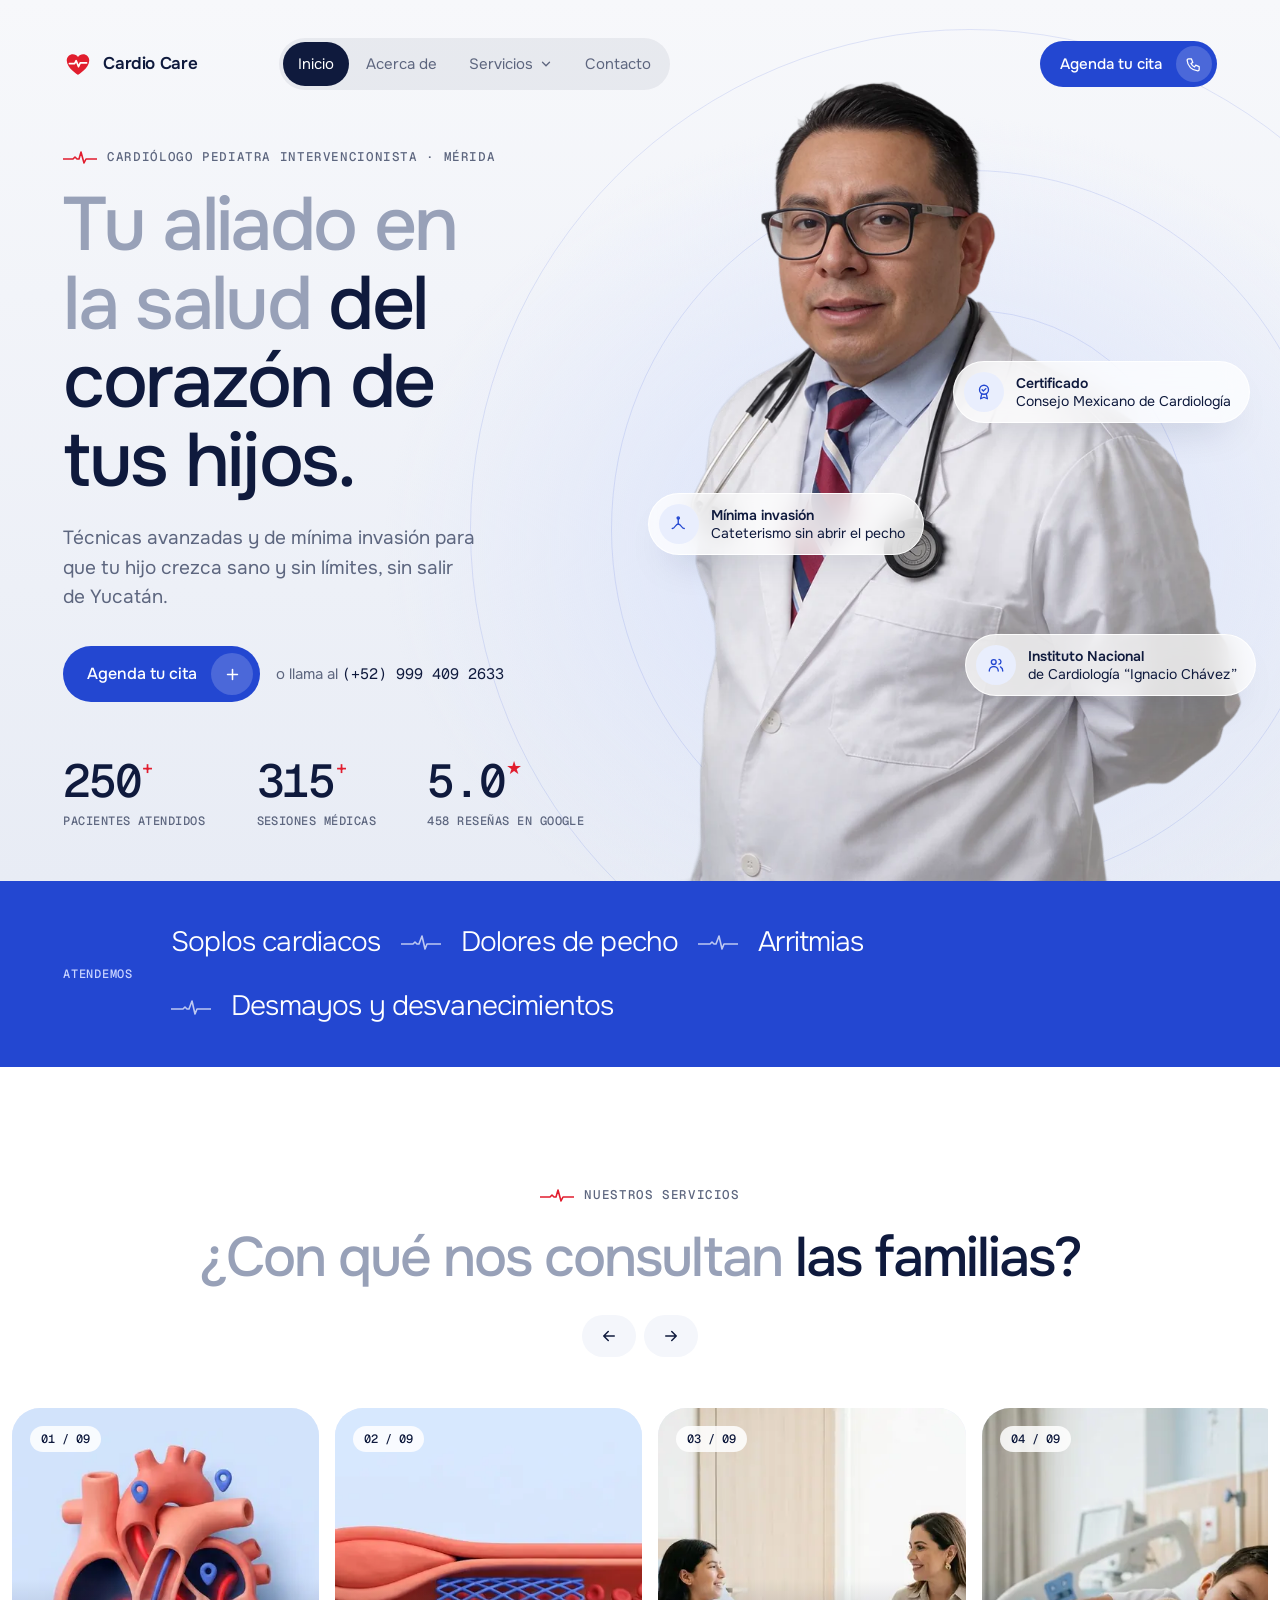
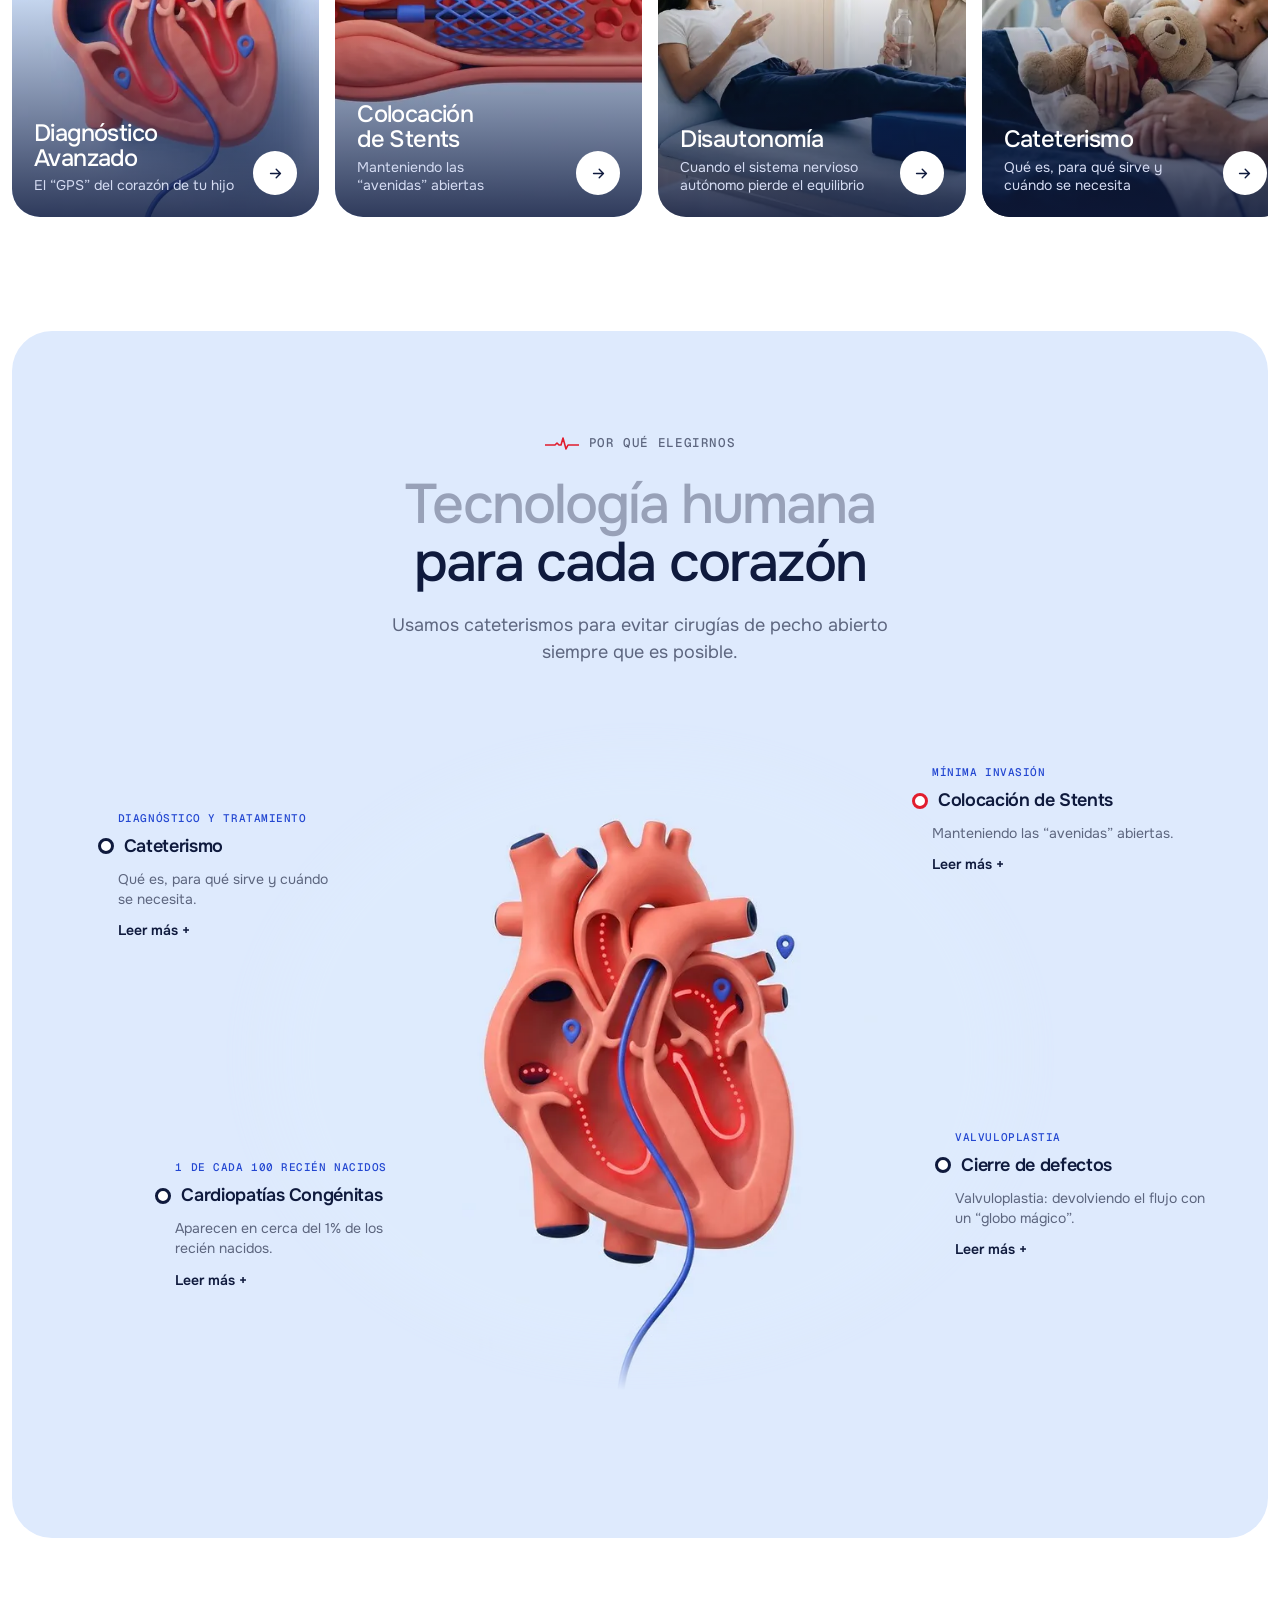
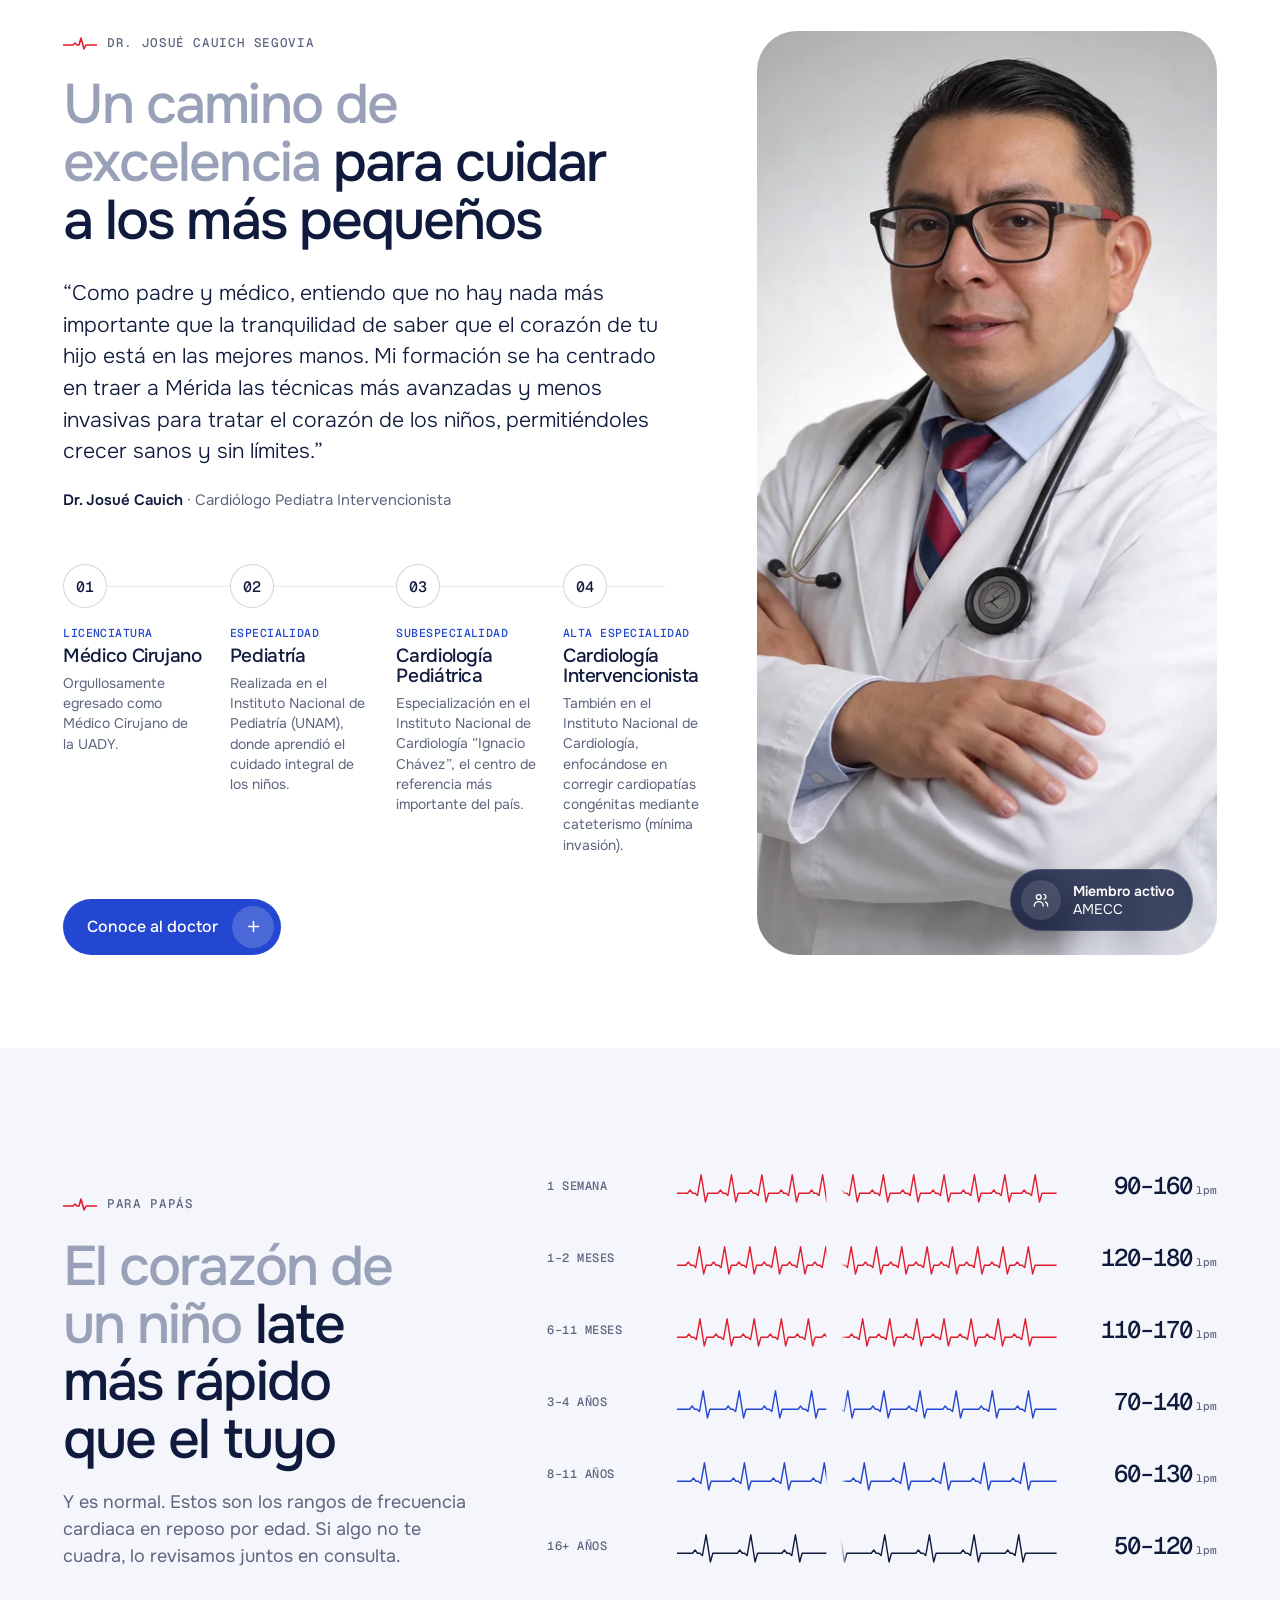
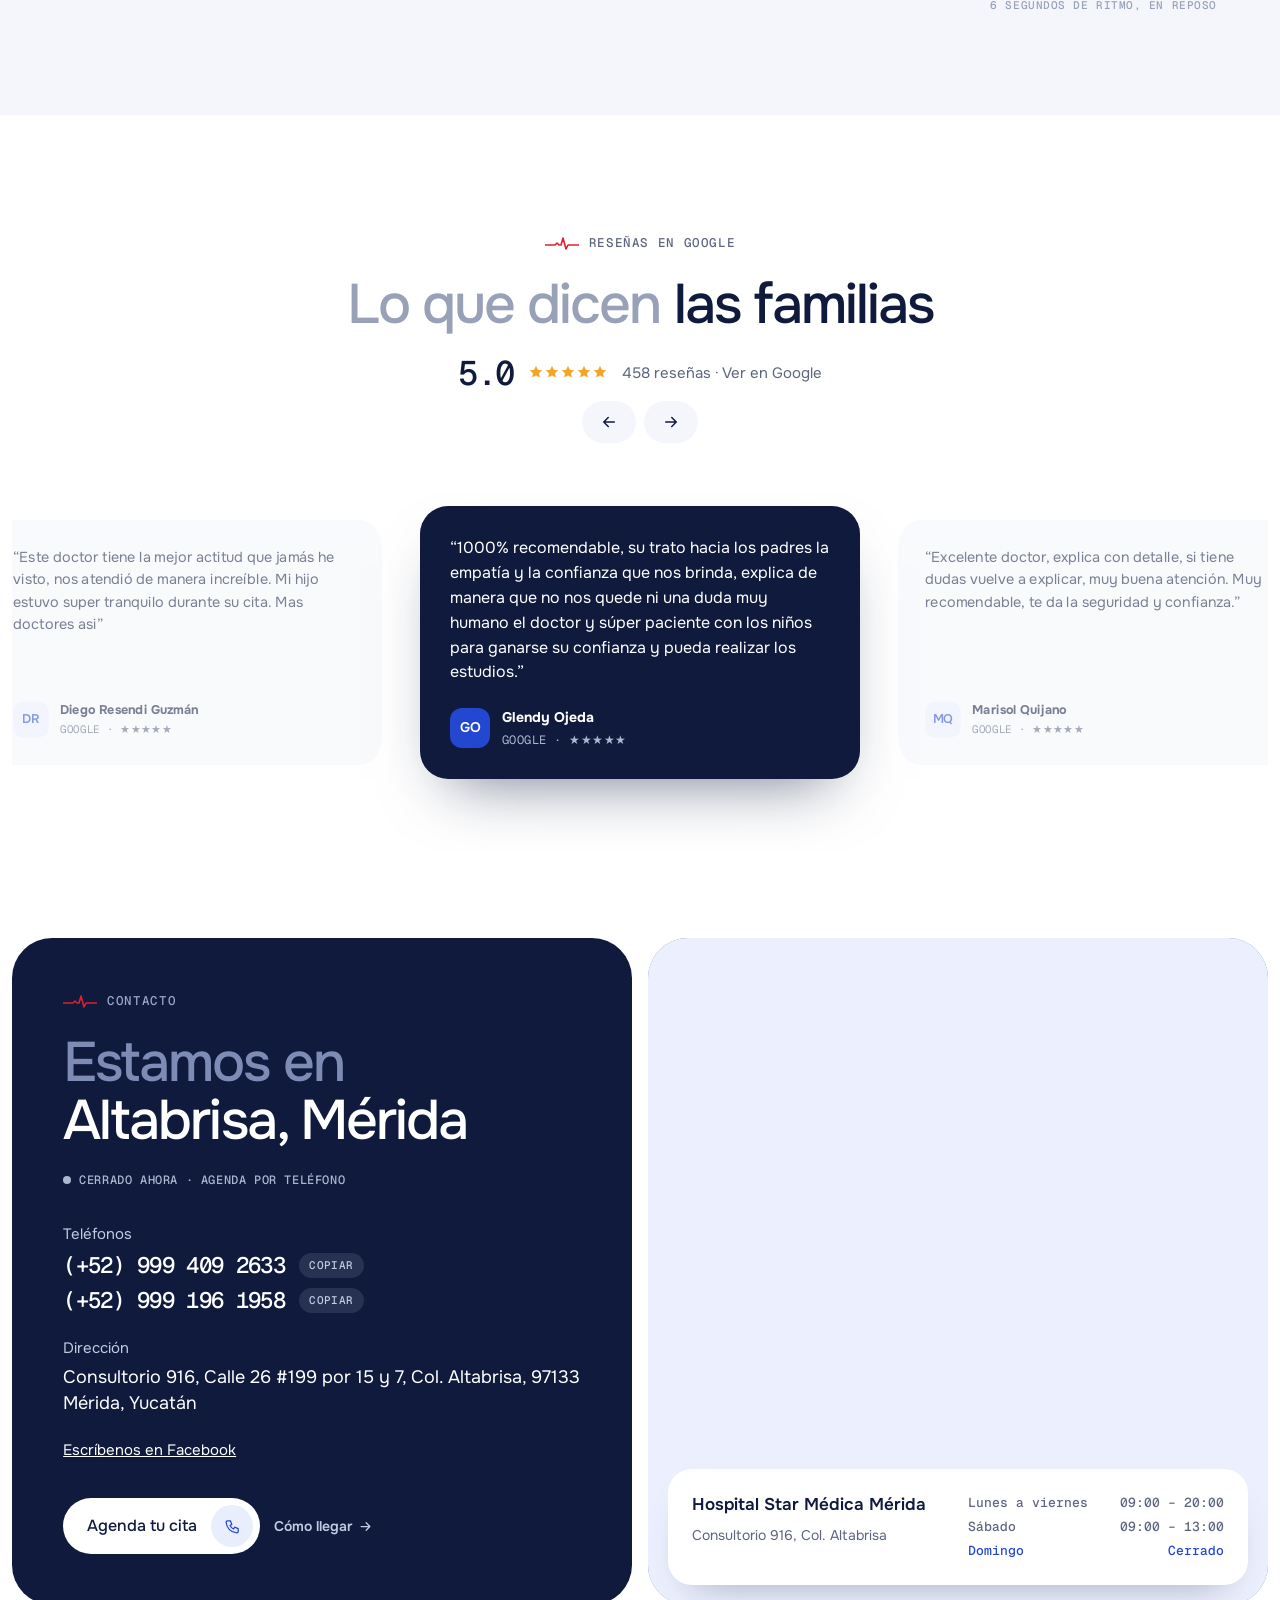
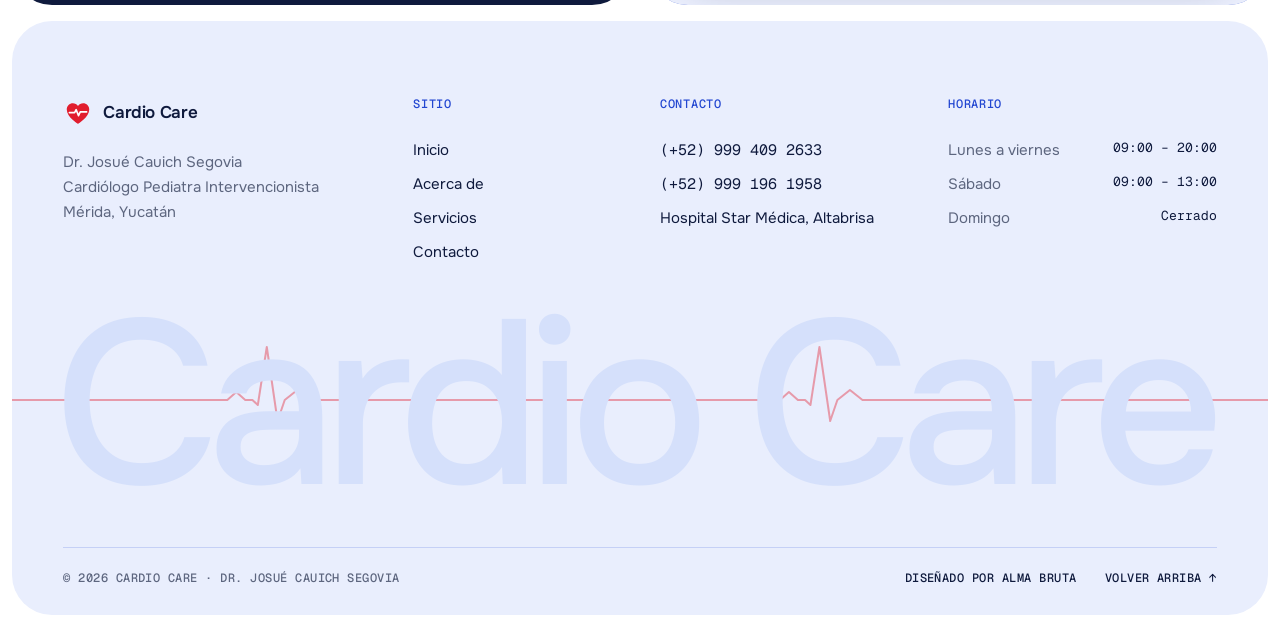
==== commit 46e44fbc: "Carruseles sin parallax vertical: las tarjetas solo se mueven para los costados Co-Authored-By: Clau" ====
--- a/index.html
+++ b/index.html
@@ -1087,11 +1087,11 @@
 function reveal(){
   if(RM.matches||!("IntersectionObserver" in window))return;
   document.documentElement.classList.add("js-rv");
-  const SEL="section:not(.hero) > .lbl, section:not(.hero) .h2, .sub, .center .score, .arrows, .car > *, .rv, .stage > img, .stage .co, .about blockquote, .about .who, .about .t > .btn, .steps > *, .about .ph, .lane, .papas .note, .certs li, .pillars > *, .prose > *, .groups > *, .help .t > *, .help .im, .calls > *, .cinfo > *, .cmap, .ftop > *, .fwm, .contact .t > *, .map, .tablewrap";
+  const SEL="section:not(.hero) > .lbl, section:not(.hero) .h2, .sub, .center .score, .arrows, .car, .rv, .stage > img, .stage .co, .about blockquote, .about .who, .about .t > .btn, .steps > *, .about .ph, .lane, .papas .note, .certs li, .pillars > *, .prose > *, .groups > *, .help .t > *, .help .im, .calls > *, .cinfo > *, .cmap, .ftop > *, .fwm, .contact .t > *, .map, .tablewrap";
   const els=[...main.querySelectorAll(SEL)].filter(e=>!e.closest(".hero,.phead,.rise")&&!e.classList.contains("rise"));
   const io=new IntersectionObserver(es=>es.forEach(en=>{if(en.isIntersecting){en.target.classList.add("in-v");io.unobserve(en.target)}}),{rootMargin:"0px 0px -8% 0px",threshold:.08});
   els.forEach(e=>{const sib=[...e.parentElement.children].filter(x=>els.includes(x));e.style.setProperty("--rd",Math.min(sib.indexOf(e),6));e.setAttribute("data-r","");io.observe(e)});
-  main.querySelectorAll(".about .ph > img, .help .im img, .phead .media img, .sc img").forEach(i=>i.setAttribute("data-px",""));
+  main.querySelectorAll(".about .ph > img, .help .im img, .phead .media img").forEach(i=>i.setAttribute("data-px",""));
   parallax();
 }
 let pxq=0;
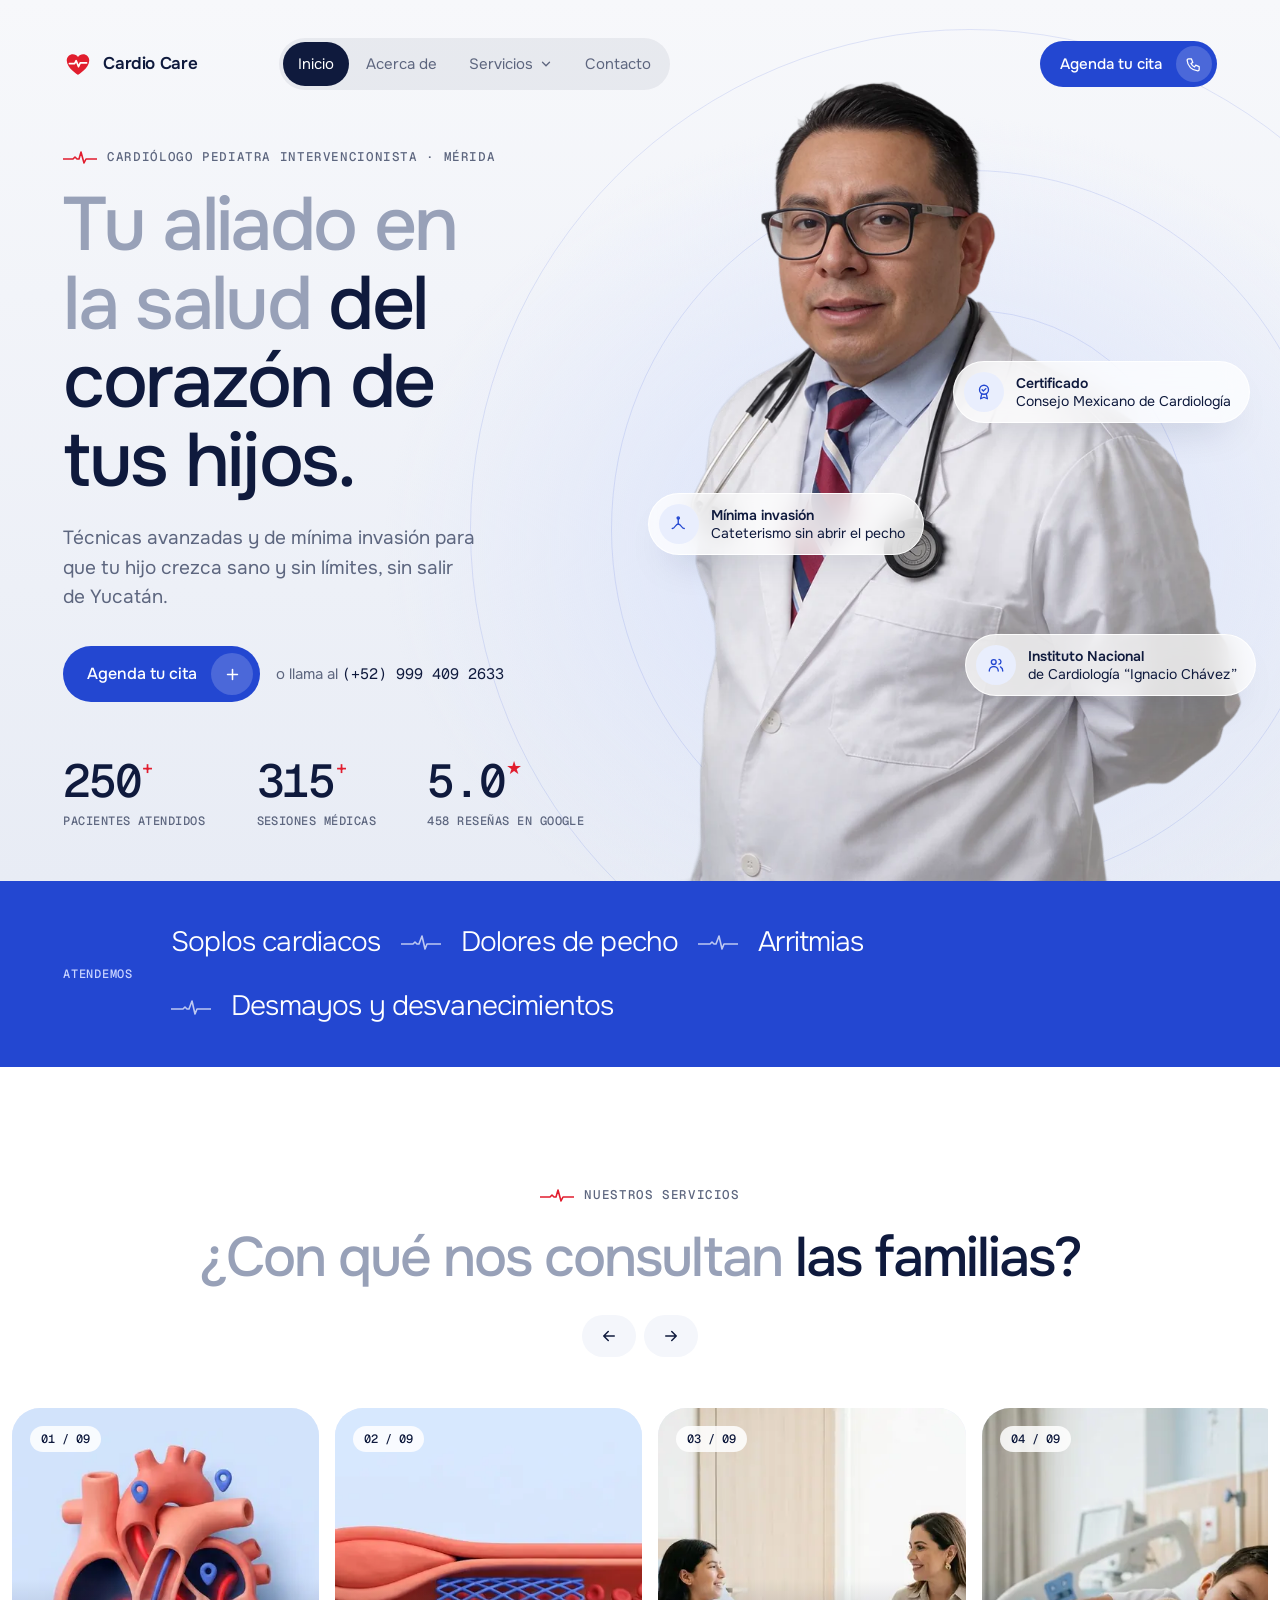
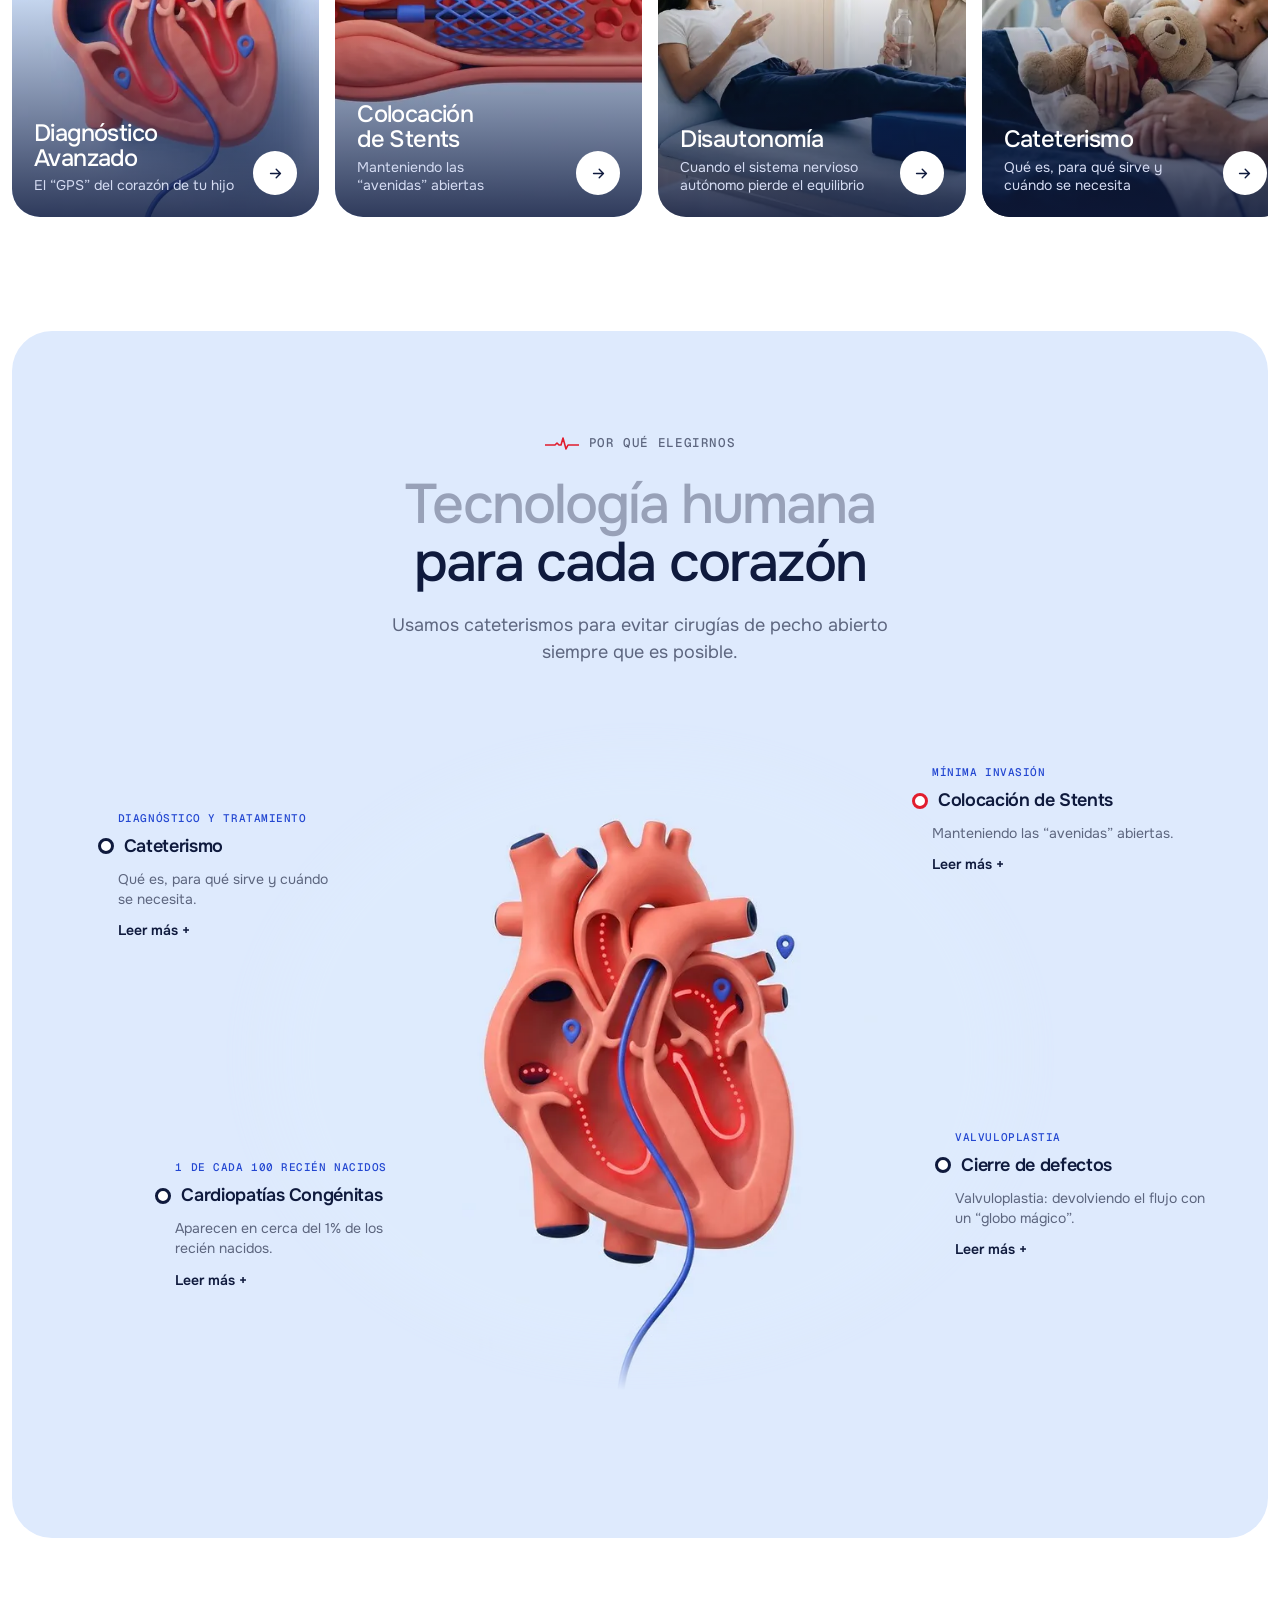
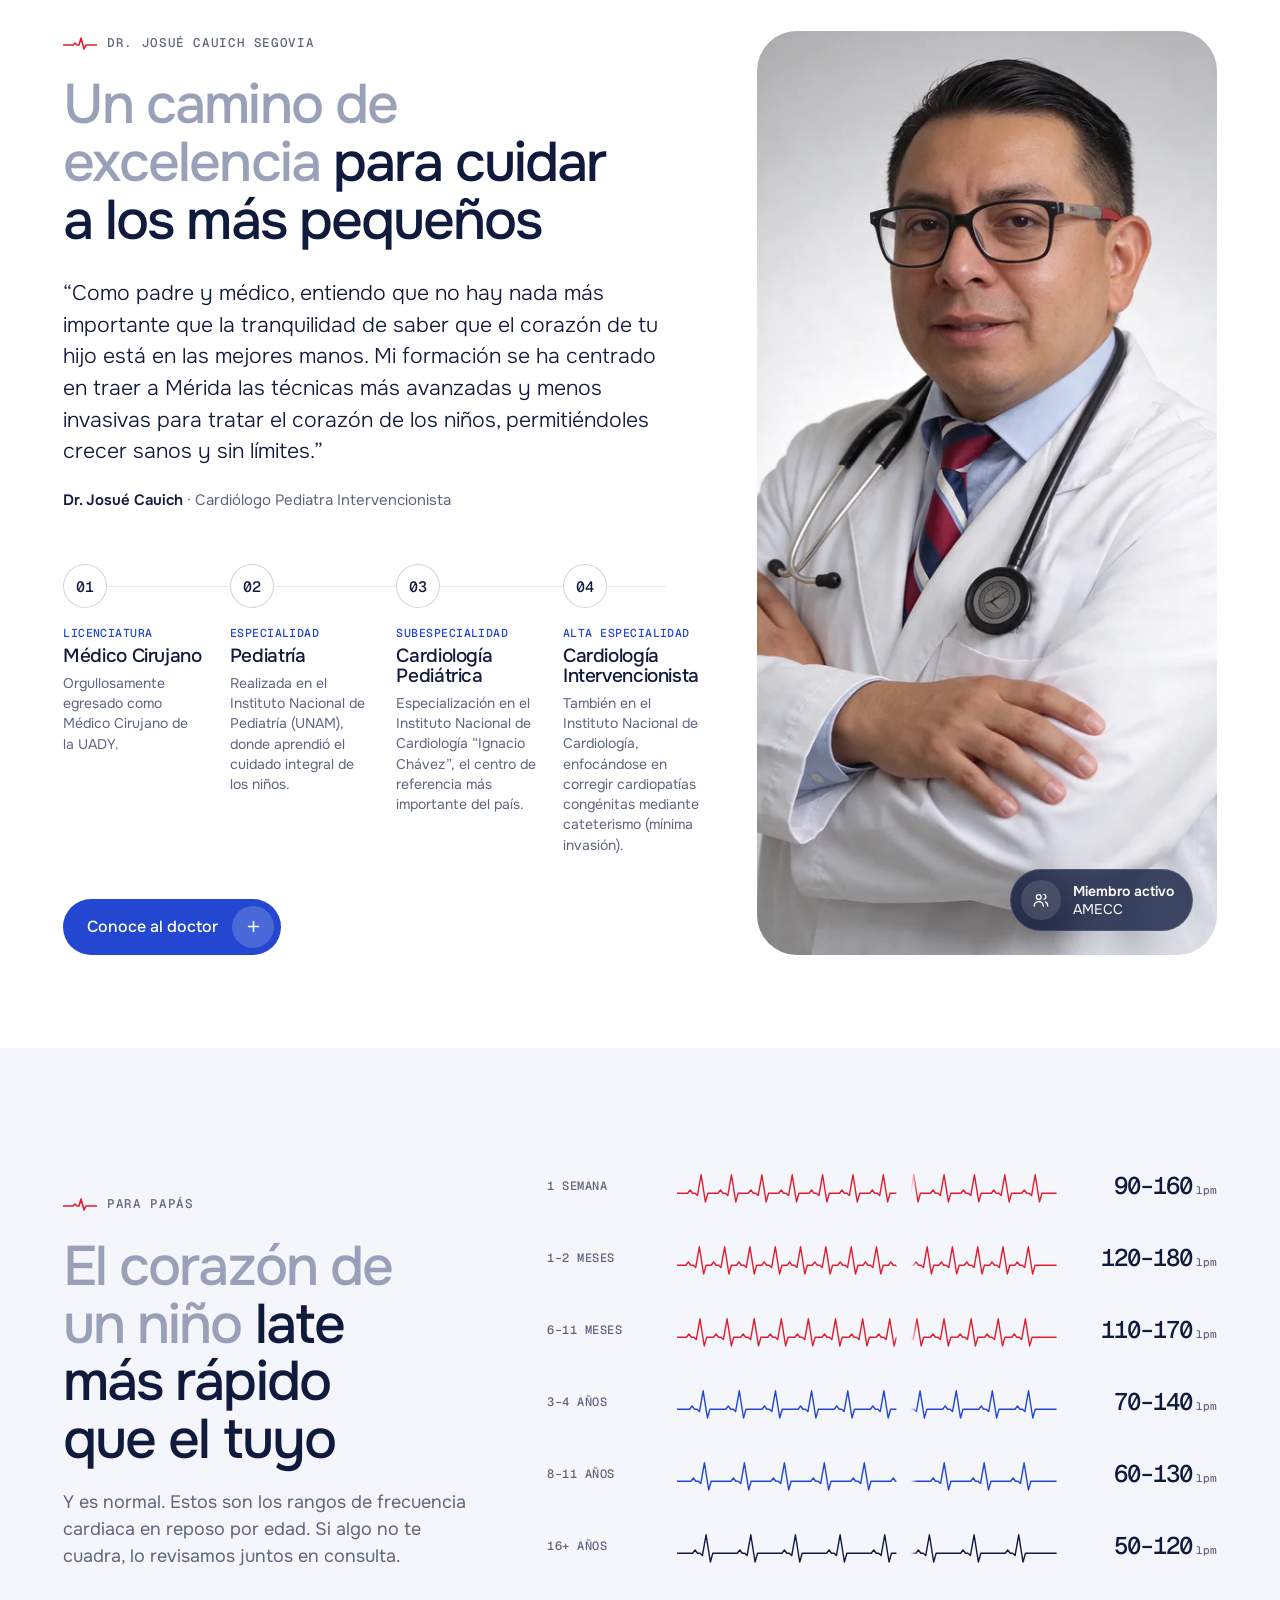
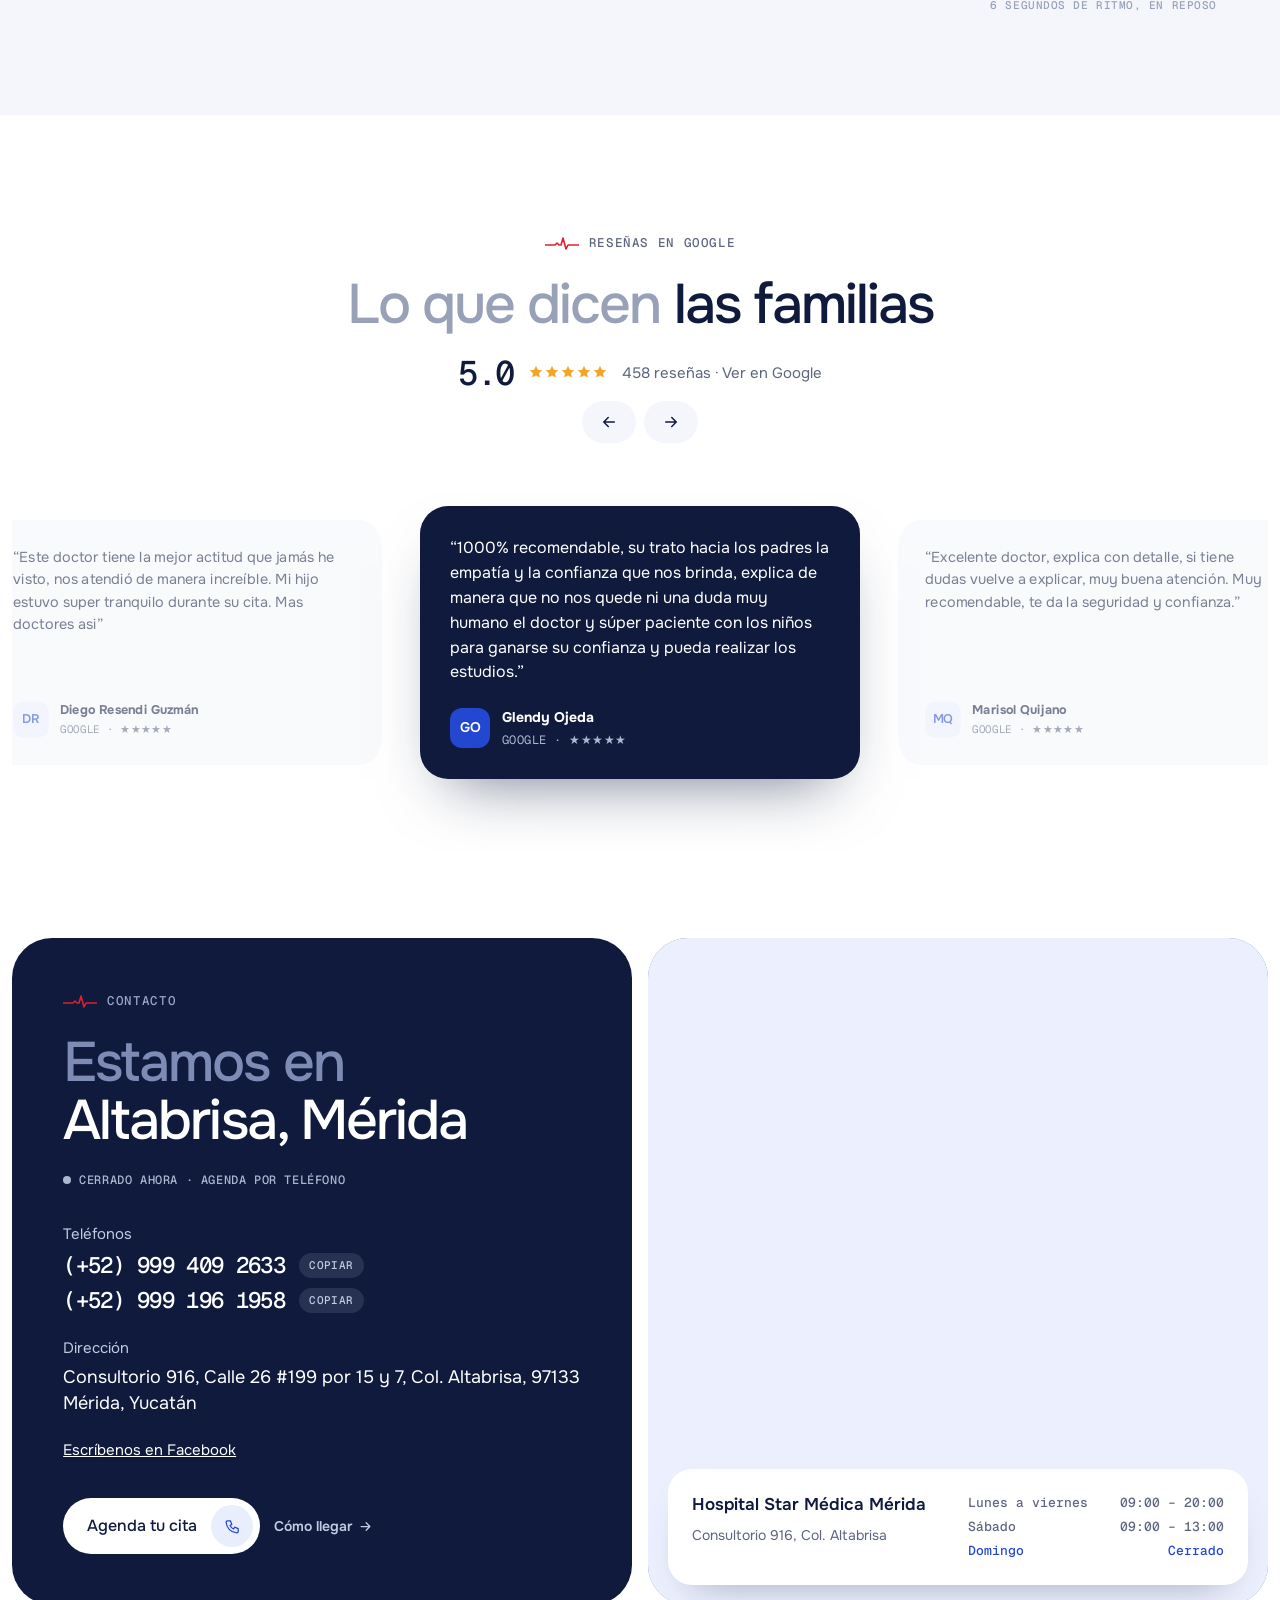
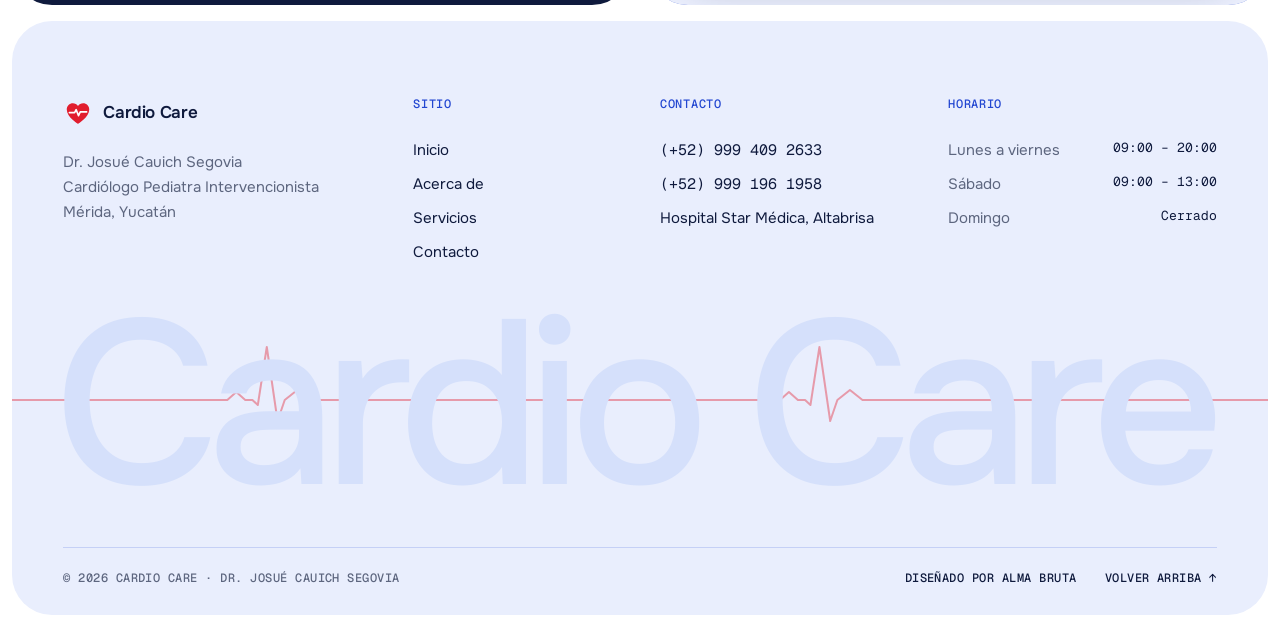
==== commit 7caddf60: "Carruseles: bloquea el scroll vertical interno Co-Authored-By: Claude Opus 5.5 <noreply@anthropic.co" ====
--- a/index.html
+++ b/index.html
@@ -537,6 +537,7 @@
 @media (max-width:560px){.cmap .card{grid-template-columns:1fr}}
 /* carrusel pegado al borde de las cajas */
 .car{padding:0 0 8px;scroll-padding-inline:0}
+.car,.rc{overflow-y:hidden;overscroll-behavior-x:contain}
 /* aparición y parallax al hacer scroll */
 .help .im{overflow:hidden}
 @media (prefers-reduced-motion:no-preference){
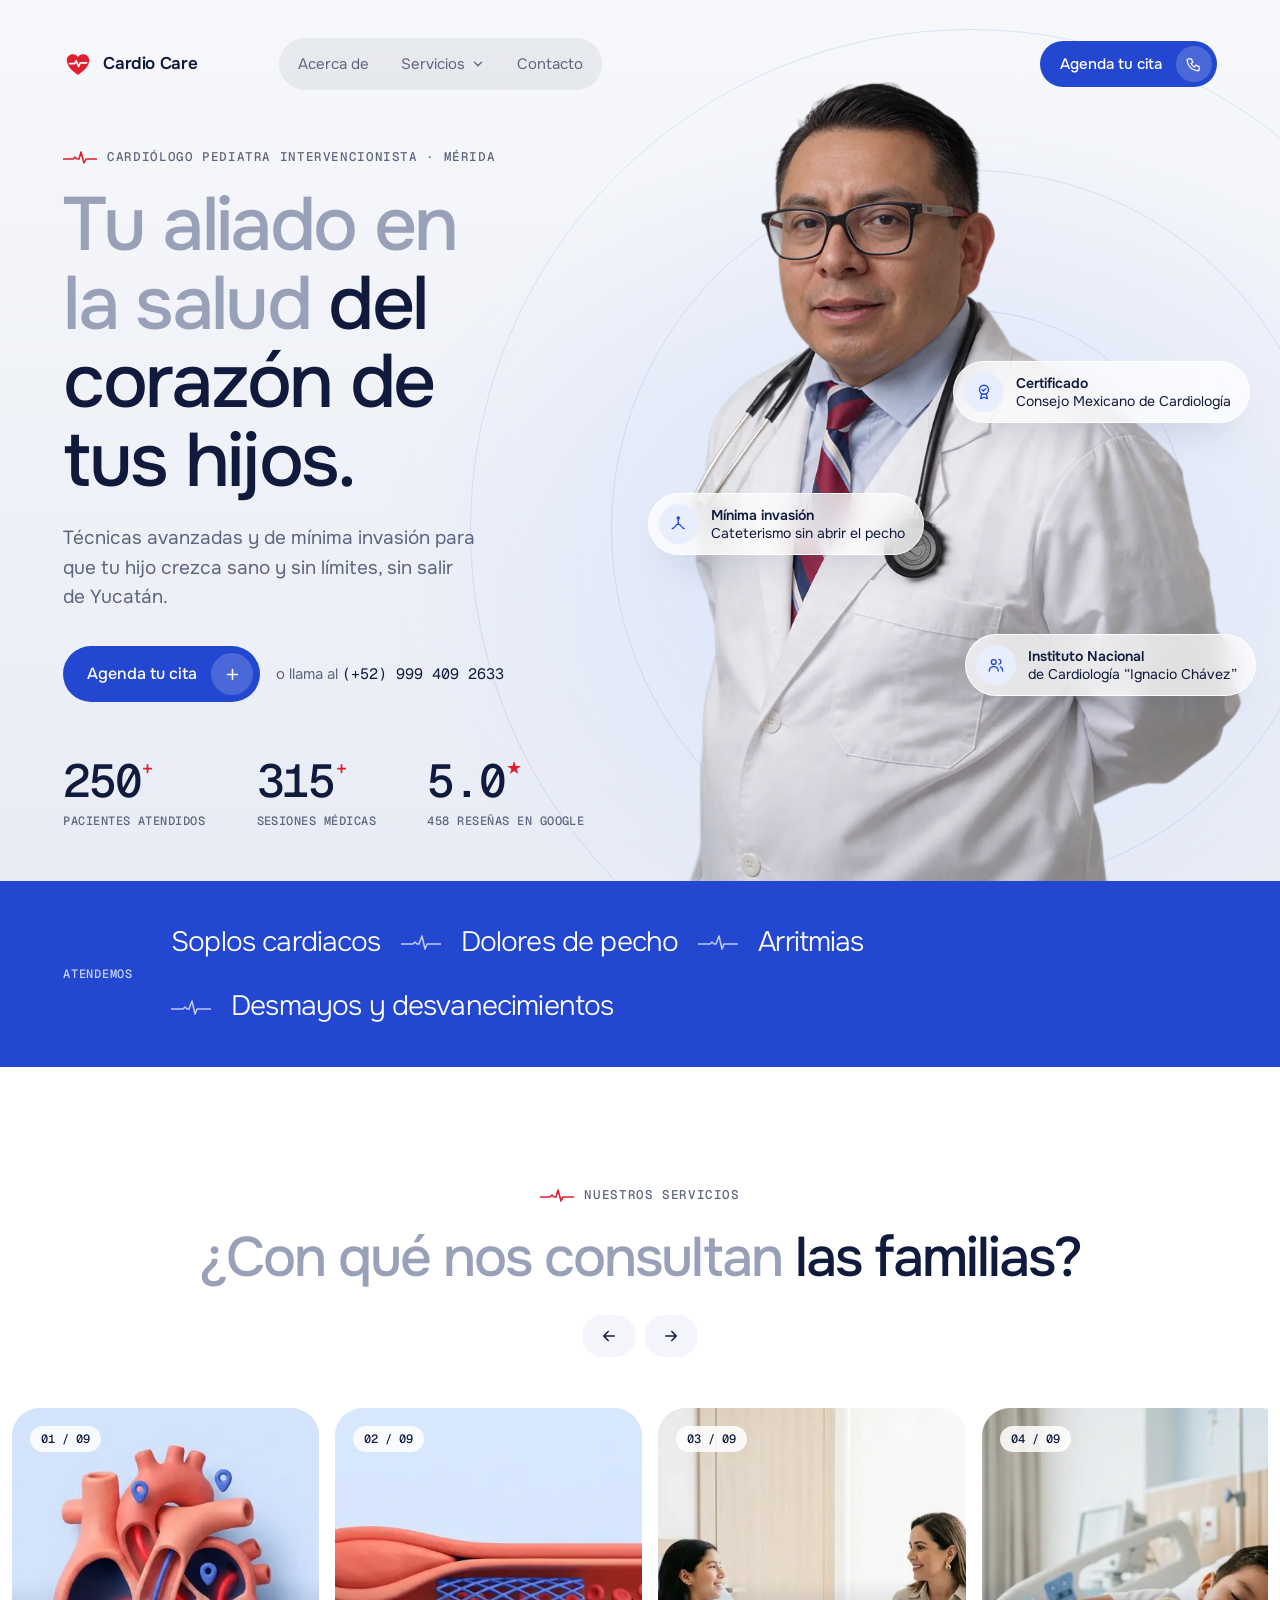
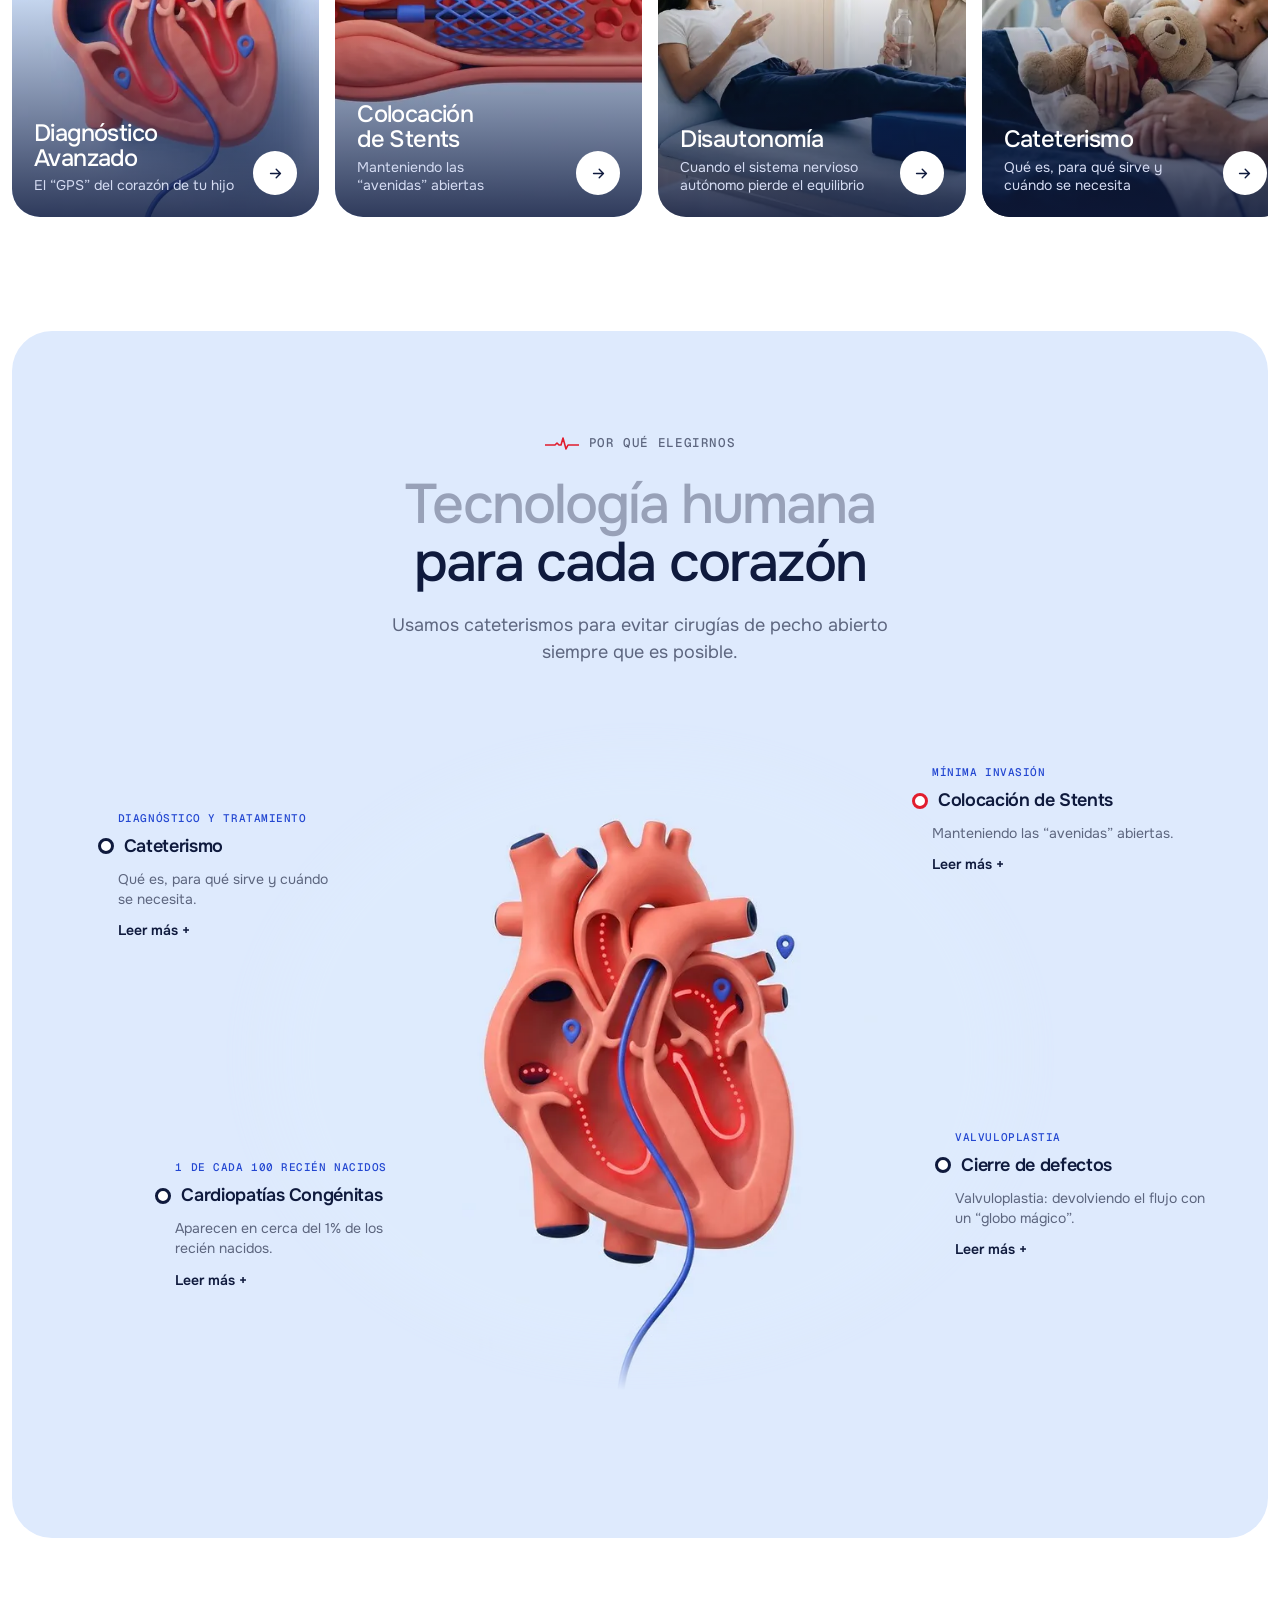
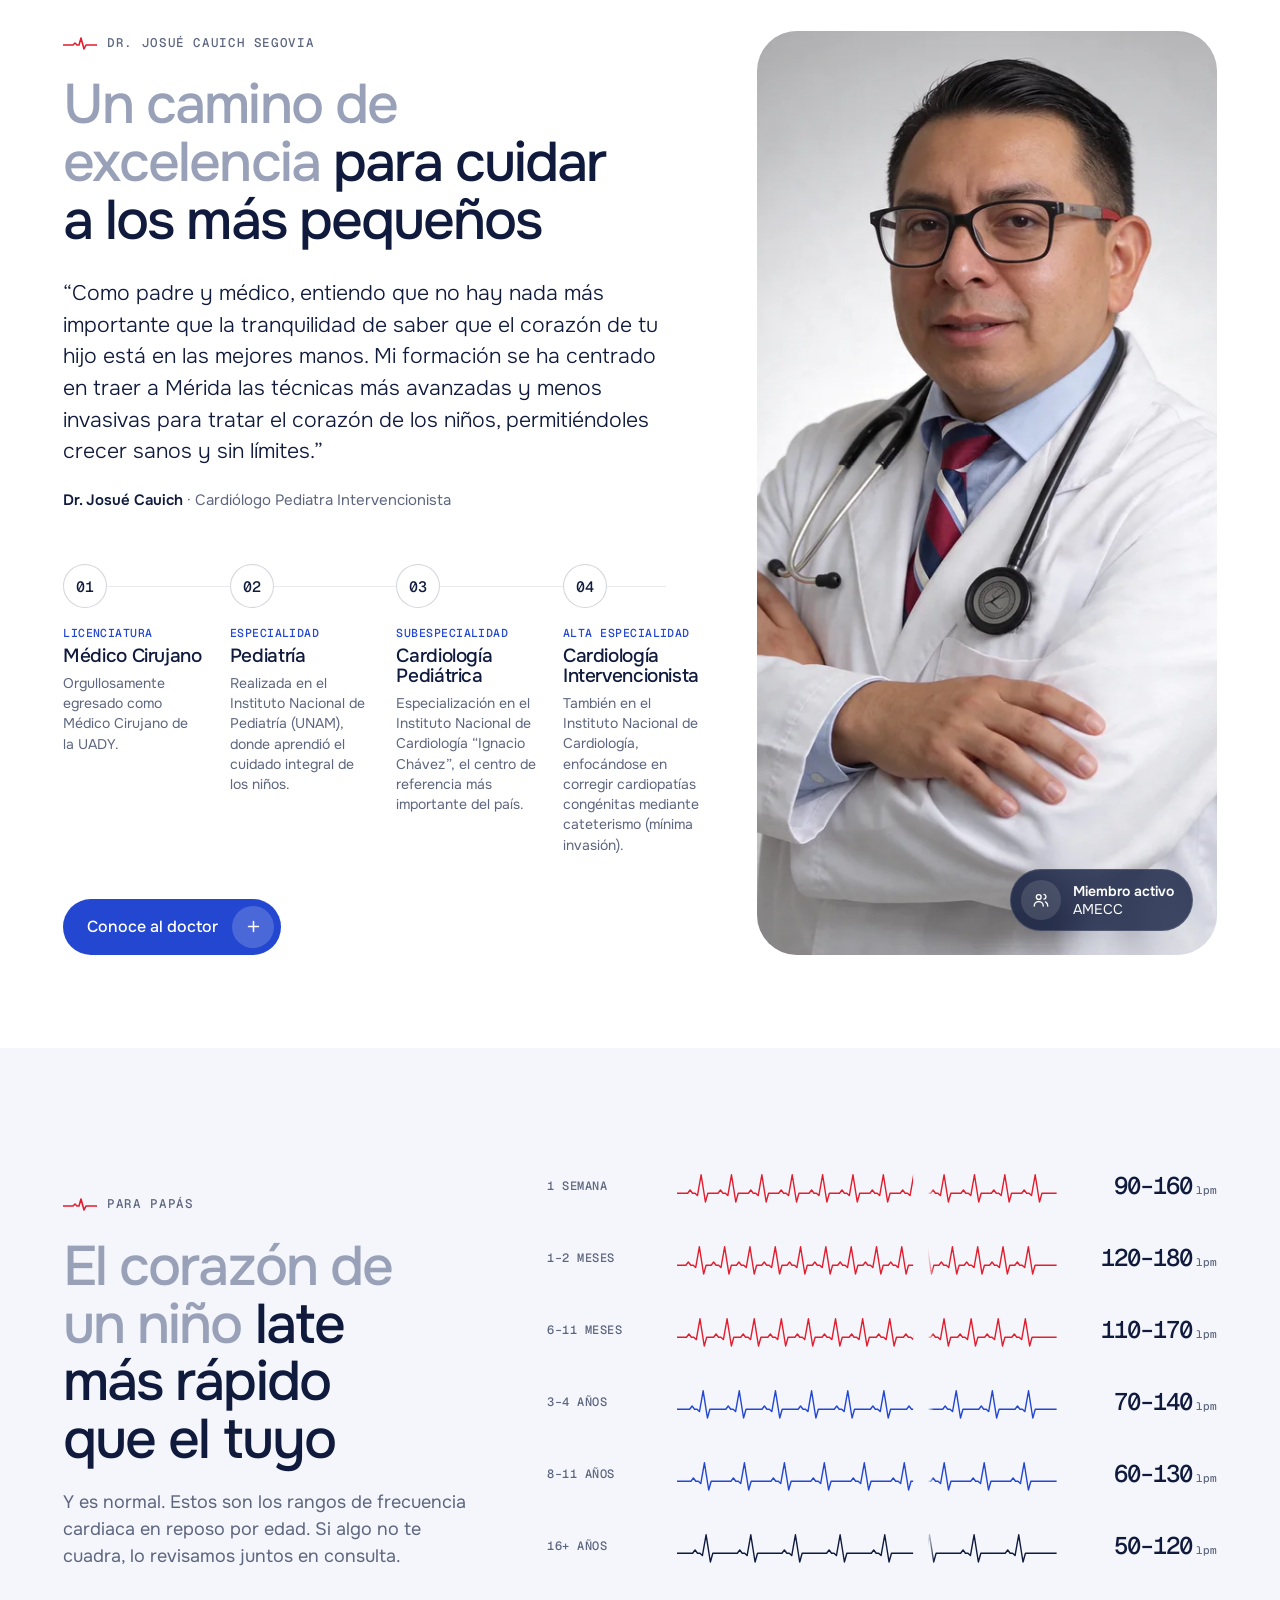
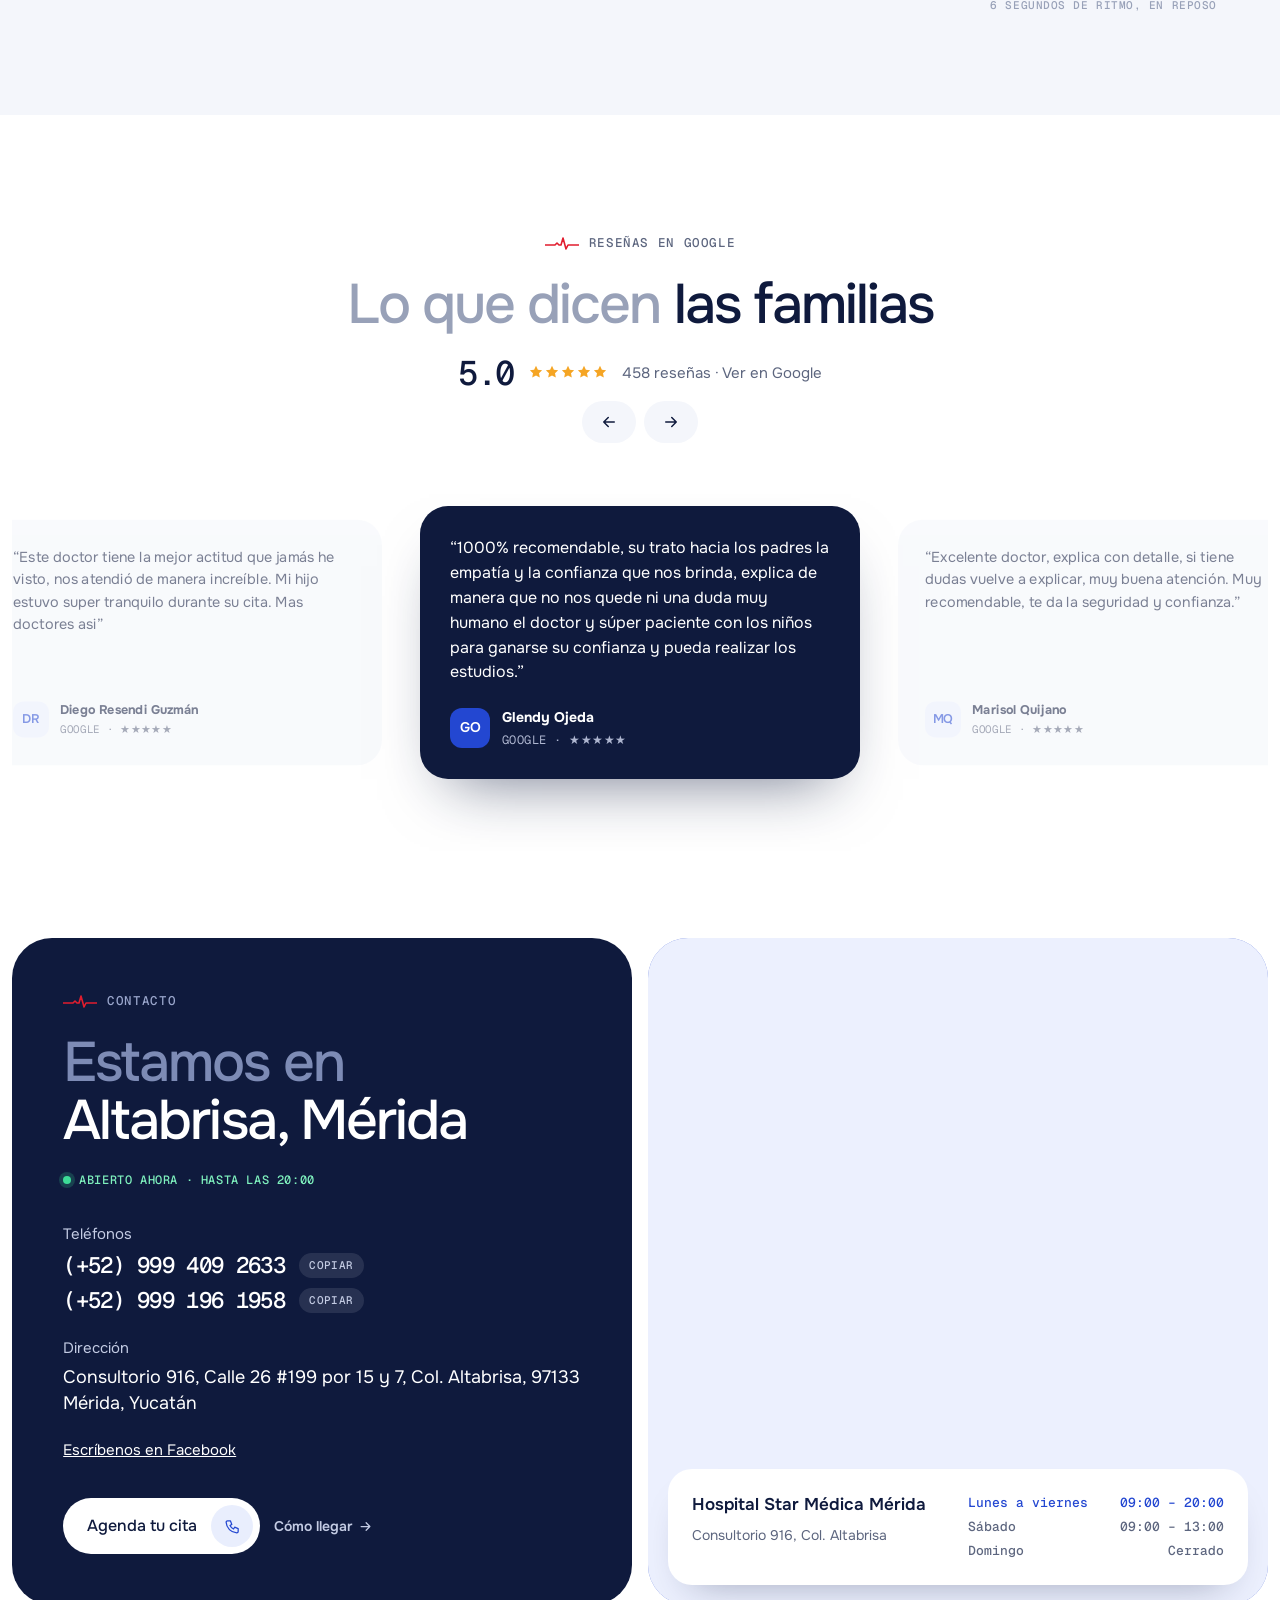
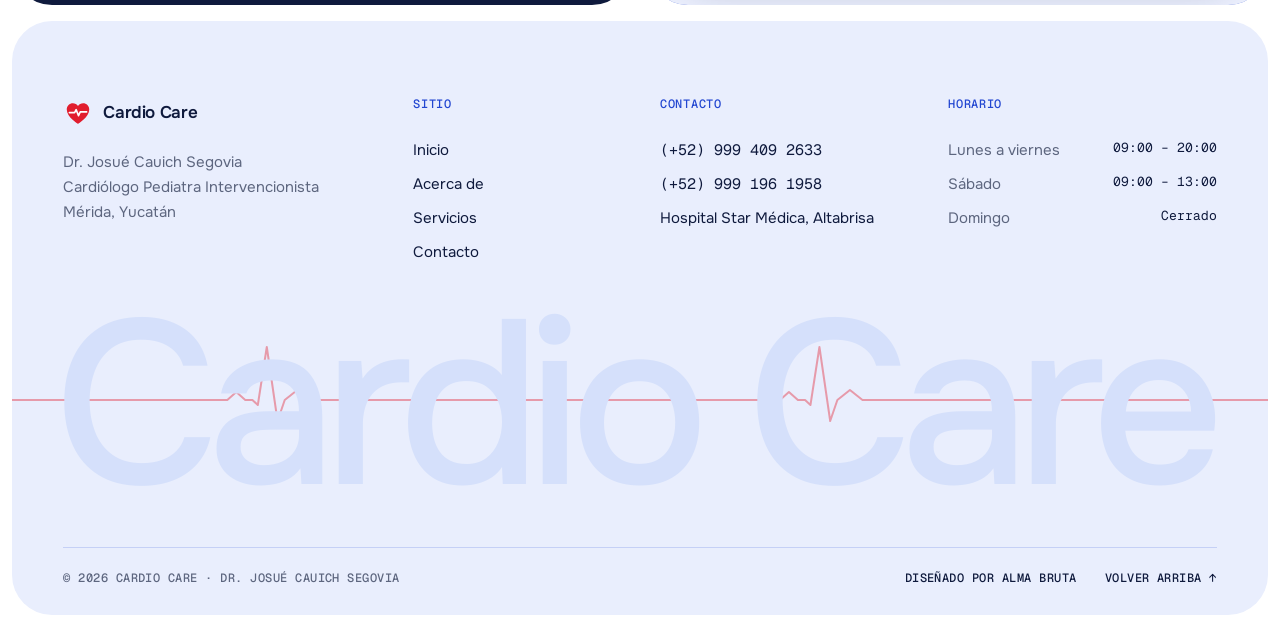
==== commit b774820d: "SEO y velocidad: portada prerenderizada, fotos fuera del HTML, metadatos y sin botón Inicio - El men" ====
--- a/index.html
+++ b/index.html
@@ -1,20 +1,41 @@
 <!doctype html>
-<html lang="es">
+<html lang="es-MX">
 <head>
 <meta charset="utf-8">
 <meta name="viewport" content="width=device-width, initial-scale=1, viewport-fit=cover">
-<title>Cardiólogo Pediatra en Mérida · Cardio Care</title>
-<meta name="description" content="Dr. Josué Cauich Segovia, cardiólogo pediatra intervencionista en Mérida, Yucatán.">
+<title>Cardiólogo Pediatra en Mérida · Dr. Josué Cauich | Cardio Care</title>
+<meta name="description" content="Dr. Josué Cauich Segovia, cardiólogo pediatra intervencionista en Mérida, Yucatán. Soplos, arritmias, cardiopatías congénitas y cateterismo. Consultorio en Star Médica Altabrisa.">
+<link rel="canonical" href="https://cardiocare-sigma.vercel.app/">
+<meta name="theme-color" content="#2347D1">
+<link rel="icon" href="/favicon.svg" type="image/svg+xml">
+<link rel="apple-touch-icon" href="/apple-touch-icon.png">
+<meta property="og:type" content="website">
+<meta property="og:locale" content="es_MX">
+<meta property="og:site_name" content="Cardio Care">
+<meta property="og:title" content="Cardiólogo Pediatra en Mérida · Cardio Care">
+<meta property="og:description" content="Dr. Josué Cauich Segovia, cardiólogo pediatra intervencionista en Mérida, Yucatán.">
+<meta property="og:url" content="https://cardiocare-sigma.vercel.app/">
+<meta property="og:image" content="https://cardiocare-sigma.vercel.app/og.jpg">
+<meta property="og:image:width" content="1200">
+<meta property="og:image:height" content="630">
+<meta property="og:image:alt" content="El Dr. Josué Cauich Segovia, cardiólogo pediatra en Mérida">
+<meta name="twitter:card" content="summary_large_image">
 <link rel="preconnect" href="https://fonts.googleapis.com"><link rel="preconnect" href="https://fonts.gstatic.com" crossorigin>
-<link href="https://fonts.googleapis.com/css2?family=Onest:wght@300;400;500;600&family=Geist+Mono:wght@500&display=swap" rel="stylesheet">
+<link rel="preload" as="style" href="https://fonts.googleapis.com/css2?family=Onest:wght@300;400;500;600&family=Geist+Mono:wght@500&display=swap">
+<link href="https://fonts.googleapis.com/css2?family=Onest:wght@300;400;500;600&family=Geist+Mono:wght@500&display=swap" rel="stylesheet" media="print" onload="this.media='all'">
+<noscript><link href="https://fonts.googleapis.com/css2?family=Onest:wght@300;400;500;600&family=Geist+Mono:wght@500&display=swap" rel="stylesheet"></noscript>
+<link rel="preload" as="image" href="/img/dr-cut.webp" fetchpriority="high">
+<script type="application/ld+json">{"@context": "https://schema.org", "@type": "Physician", "name": "Dr. Josué Cauich Segovia · Cardio Care", "description": "Cardiólogo pediatra intervencionista en Mérida, Yucatán.", "url": "https://cardiocare-sigma.vercel.app/", "image": "https://cardiocare-sigma.vercel.app/img/dr2.webp", "logo": "https://cardiocare-sigma.vercel.app/favicon.svg", "medicalSpecialty": ["Pediatric", "Cardiovascular"], "telephone": "+529994092633", "address": {"@type": "PostalAddress", "streetAddress": "Calle 26 #199 por 15 y 7, Consultorio 916, Hospital Star Médica", "addressLocality": "Mérida", "addressRegion": "Yucatán", "postalCode": "97133", "addressCountry": "MX"}, "geo": {"@type": "GeoCoordinates", "latitude": 21.0160689, "longitude": -89.5849652}, "hasMap": "https://www.google.com/maps/place/Hospital+Star+M%C3%A9dica+M%C3%A9rida/data=!4m2!3m1!1s0x0:0xc198ba75b83b93b2", "sameAs": ["https://www.google.com/maps/place/Dr+Josu%C3%A9+Cauich+Segovia+Cardi%C3%B3logo+Pediatra/@21.0160689,-89.5849652,17z/data=!4m8!3m7!1s0x8f5677212c8c126d:0xbca4947630c16ba3!8m2!3d21.0160689!4d-89.5849652!9m1!1b1!16s%2Fg%2F1pty506rj"], "openingHoursSpecification": [{"@type": "OpeningHoursSpecification", "dayOfWeek": ["Monday", "Tuesday", "Wednesday", "Thursday", "Friday"], "opens": "09:00", "closes": "20:00"}, {"@type": "OpeningHoursSpecification", "dayOfWeek": "Saturday", "opens": "09:00", "closes": "13:00"}], "areaServed": {"@type": "State", "name": "Yucatán"}}</script>
 <style>
+/* Respaldo con las medidas de Onest: mientras carga la fuente, el texto ocupa lo mismo y nada salta. */
+@font-face{font-family:"Onest fb";src:local("Arial");size-adjust:103.3%;ascent-override:93.9%;descent-override:30%;line-gap-override:0%}
 /* Dirección E: paneles redondeados sobre gris hielo, doctor recortado, títulos en dos tonos,
    lecturas tipo monitor en mono y un trazo de ECG como hilo conductor. Serio, cálido y propio de cardiología. */
 :root{
   --c:#2347D1; --c-d:#8AA4FF; --n:#0F1A3D; --r:#E11D2E; --r-d:#FF5C67; --ice:#E9EEFD; --heart-bg:#DEEAFD;
   --bg:#FFFFFF; --panel:#FFFFFF; --soft:#F4F6FB; --ink:#0F1A3D; --gray:#98A1B8; --mut:#5D667F; --line:rgba(15,26,61,.09);
   --primary:var(--c); --on-primary:#fff;
-  --f:"Onest","Segoe UI",system-ui,sans-serif; --m:"Geist Mono",ui-monospace,monospace;
+  --f:"Onest","Onest fb","Segoe UI",system-ui,sans-serif; --m:"Geist Mono",ui-monospace,monospace;
   --glow:#D9E2FB; --hero-a:#F7F8FB; --hero-b:#E8ECF5;
   --rad:40px; --rad-m:28px; --rad-s:18px; --gap:16px;
   --ease:cubic-bezier(.22,1,.36,1);
@@ -414,7 +435,7 @@
 .foot{display:block;min-height:0;background:var(--ice);border-radius:var(--rad);padding:0;color:var(--mut);font-size:15px}
 .ftop{display:grid;grid-template-columns:1.5fr 1fr 1.2fr 1.3fr;gap:40px;padding:clamp(48px,6vw,80px) clamp(22px,4vw,56px) 0}
 .fbrand p{margin-top:22px;line-height:1.65;color:var(--mut)}
-.foot h4{font:500 12px/1 var(--m);letter-spacing:.06em;text-transform:uppercase;color:var(--c);margin:0 0 18px}
+.foot .fh{font:500 12px/1 var(--m);letter-spacing:.06em;text-transform:uppercase;color:var(--c);margin:0 0 18px}
 .foot nav,.ftop > div:not(.fbrand){display:flex;flex-direction:column;gap:10px}
 .foot nav{flex-wrap:nowrap}
 .foot a{text-decoration:none;color:var(--ink)}.foot a:hover{color:var(--c)}
@@ -460,7 +481,7 @@
 .call .ar{background:var(--ice);color:var(--c);width:52px;height:52px}
 .call:hover b{color:var(--c)}.call:hover .ar{background:var(--c);color:#fff;rotate:-45deg}
 .cinfo{display:grid;grid-template-columns:1fr 1fr;gap:32px;margin-top:40px}
-.cinfo h4{font:500 12px/1 var(--m);letter-spacing:.06em;text-transform:uppercase;color:var(--c);margin:0 0 14px}
+.cinfo .fh{font:500 12px/1 var(--m);letter-spacing:.06em;text-transform:uppercase;color:var(--c);margin:0 0 14px}
 .cinfo p{font-size:16px;line-height:1.55}
 .cinfo .h{display:flex;justify-content:space-between;gap:12px;font:500 13px/1.9 var(--m);color:var(--mut)}
 .cinfo .h.today{color:var(--ink)}
@@ -558,9 +579,11 @@
   <nav class="nav" aria-label="Principal">
     <a class="logo" href="#inicio" aria-label="Cardio Care, inicio"><svg viewBox="0 0 40 40" aria-hidden="true"><path d="M20 34.5S5 25.6 5 15.4C5 10.6 8.7 7 13.2 7c2.8 0 5.2 1.4 6.8 3.6C21.6 8.4 24 7 26.8 7 31.3 7 35 10.6 35 15.4 35 25.6 20 34.5 20 34.5Z" fill="#E11D2E"/><path d="M8.5 19.5h7l2-4 3.2 8 2.3-5h8.5" fill="none" stroke="#fff" stroke-width="2.2" stroke-linecap="round" stroke-linejoin="round"/></svg><span>Cardio Care</span></a>
     <ul class="menu">
-      <li><a href="#inicio" data-nav="inicio">Inicio</a></li>
       <li><a href="#acerca-de" data-nav="acerca-de">Acerca de</a></li>
-      <li class="has-mega" id="mega"><button id="megabtn" data-nav="servicios" aria-expanded="false" aria-controls="megapanel">Servicios <svg class="chev" viewBox="0 0 24 24" fill="none" stroke="currentColor" stroke-width="2.2" stroke-linecap="round"><path d="m6 9 6 6 6-6"/></svg></button><div class="mega" id="megapanel"></div></li>
+      <li class="has-mega" id="mega"><button id="megabtn" data-nav="servicios" aria-expanded="false" aria-controls="megapanel">Servicios <svg class="chev" viewBox="0 0 24 24" fill="none" stroke="currentColor" stroke-width="2.2" stroke-linecap="round"><path d="m6 9 6 6 6-6"/></svg></button><div class="mega" id="megapanel"><div class="mg-l"><div class="mg-h"><span class="lbl">Nuestros servicios</span><a class="link" href="#servicios">Ver todos <svg width="15" height="15" viewBox="0 0 24 24" fill="none" stroke="currentColor" stroke-width="2" stroke-linecap="round" stroke-linejoin="round"><path d="M5 12h14M13 6l6 6-6 6"/></svg></a></div>
+  <div class="mg-list"><a class="mg-i" href="#servicio-diagnostico-avanzado" data-k="diagnostico-avanzado"><span class="n">01</span><span class="t"><b>Diagnóstico Avanzado</b><small>El “GPS” del corazón de tu hijo</small></span><span class="go"><svg viewBox="0 0 24 24" fill="none" stroke="currentColor" stroke-width="2" stroke-linecap="round" stroke-linejoin="round"><path d="M5 12h14M13 6l6 6-6 6"/></svg></span></a><a class="mg-i" href="#servicio-colocacion-de-stents" data-k="colocacion-de-stents"><span class="n">02</span><span class="t"><b>Colocación de Stents</b><small>Manteniendo las “avenidas” abiertas</small></span><span class="go"><svg viewBox="0 0 24 24" fill="none" stroke="currentColor" stroke-width="2" stroke-linecap="round" stroke-linejoin="round"><path d="M5 12h14M13 6l6 6-6 6"/></svg></span></a><a class="mg-i" href="#servicio-disautonomia" data-k="disautonomia"><span class="n">03</span><span class="t"><b>Disautonomía</b><small>Cuando el sistema nervioso autónomo pierde el equilibrio</small></span><span class="go"><svg viewBox="0 0 24 24" fill="none" stroke="currentColor" stroke-width="2" stroke-linecap="round" stroke-linejoin="round"><path d="M5 12h14M13 6l6 6-6 6"/></svg></span></a><a class="mg-i" href="#servicio-cateterismo" data-k="cateterismo"><span class="n">04</span><span class="t"><b>Cateterismo</b><small>Qué es, para qué sirve y cuándo se necesita</small></span><span class="go"><svg viewBox="0 0 24 24" fill="none" stroke="currentColor" stroke-width="2" stroke-linecap="round" stroke-linejoin="round"><path d="M5 12h14M13 6l6 6-6 6"/></svg></span></a><a class="mg-i" href="#servicio-dolor-toracico" data-k="dolor-toracico"><span class="n">05</span><span class="t"><b>Dolor torácico</b><small>¿Todo dolor de pecho es grave?</small></span><span class="go"><svg viewBox="0 0 24 24" fill="none" stroke="currentColor" stroke-width="2" stroke-linecap="round" stroke-linejoin="round"><path d="M5 12h14M13 6l6 6-6 6"/></svg></span></a><a class="mg-i" href="#servicio-cardiopatias-congenitas" data-k="cardiopatias-congenitas"><span class="n">06</span><span class="t"><b>Cardiopatías Congénitas</b><small>Aparecen en cerca del 1% de los recién nacidos</small></span><span class="go"><svg viewBox="0 0 24 24" fill="none" stroke="currentColor" stroke-width="2" stroke-linecap="round" stroke-linejoin="round"><path d="M5 12h14M13 6l6 6-6 6"/></svg></span></a><a class="mg-i" href="#servicio-diagnostico-de-arritmias" data-k="diagnostico-de-arritmias"><span class="n">07</span><span class="t"><b>Diagnóstico de Arritmias</b><small>¿Mi hijo tiene una arritmia? ¿Es malo?</small></span><span class="go"><svg viewBox="0 0 24 24" fill="none" stroke="currentColor" stroke-width="2" stroke-linecap="round" stroke-linejoin="round"><path d="M5 12h14M13 6l6 6-6 6"/></svg></span></a><a class="mg-i" href="#servicio-soplos" data-k="soplos"><span class="n">08</span><span class="t"><b>Soplos</b><small>¿Todos los soplos son malos?</small></span><span class="go"><svg viewBox="0 0 24 24" fill="none" stroke="currentColor" stroke-width="2" stroke-linecap="round" stroke-linejoin="round"><path d="M5 12h14M13 6l6 6-6 6"/></svg></span></a><a class="mg-i" href="#servicio-cierre-de-defectos" data-k="cierre-de-defectos"><span class="n">09</span><span class="t"><b>Cierre de defectos</b><small>Valvuloplastia: devolviendo el flujo con un “globo mágico”</small></span><span class="go"><svg viewBox="0 0 24 24" fill="none" stroke="currentColor" stroke-width="2" stroke-linecap="round" stroke-linejoin="round"><path d="M5 12h14M13 6l6 6-6 6"/></svg></span></a></div>
+  <div class="mg-f"><span>¿Tienes alguna pregunta? Llámanos y te orientamos.</span><a class="mono" href="tel:+529994092633">(+52) 999 409 2633</a></div></div>
+  <a class="mg-feat" id="mgfeat" href="#servicio-diagnostico-avanzado"><img id="mgimg" src="/img/il-diagnostico.webp" alt="" loading="lazy" decoding="async"><span class="tx"><small id="mgn">Servicio 01 / 09</small><b id="mgt">Diagnóstico Avanzado</b><span id="mgs">El “GPS” del corazón de tu hijo</span></span><span class="ar"><svg viewBox="0 0 24 24" fill="none" stroke="currentColor" stroke-width="2" stroke-linecap="round" stroke-linejoin="round"><path d="M5 12h14M13 6l6 6-6 6"/></svg></span></a></div></li>
       <li><a href="#contacto" data-nav="contacto">Contacto</a></li>
     </ul>
     <div class="r">
@@ -569,20 +592,125 @@
     </div>
   </nav>
 </header>
-<main id="main" tabindex="-1"></main>
+<main id="main" tabindex="-1" data-pre="inicio">
+<section class="panel hero" aria-labelledby="h1">
+  <div class="t">
+    <span class="lbl rise">Cardiólogo Pediatra Intervencionista · Mérida</span>
+    <h1 id="h1" class="rise d1"><span class="gr">Tu aliado en la salud</span> del corazón de tus hijos.</h1>
+    <p class="lead rise d2">Técnicas avanzadas y de mínima invasión para que tu hijo crezca sano y sin límites, sin salir de Yucatán.</p>
+    <div class="ct rise d3"><a class="btn" href="#contacto">Agenda tu cita <span class="bi"><svg viewBox="0 0 24 24" fill="none" stroke="currentColor" stroke-width="2.2" stroke-linecap="round"><path d="M12 5v14M5 12h14"/></svg></span></a><span class="alt">o llama al <a href="tel:+529994092633">(+52) 999 409 2633</a></span></div>
+    <div class="nums rise d4">
+      <div><b>250<sup>+</sup></b><span>Pacientes atendidos</span></div>
+      <div><b>315<sup>+</sup></b><span>Sesiones médicas</span></div>
+      <a href="https://www.google.com/maps/place/Dr+Josu%C3%A9+Cauich+Segovia+Cardi%C3%B3logo+Pediatra/@21.0160689,-89.5849652,17z/data=!4m8!3m7!1s0x8f5677212c8c126d:0xbca4947630c16ba3!8m2!3d21.0160689!4d-89.5849652!9m1!1b1!16s%2Fg%2F1pty506rj" target="_blank" rel="noopener" style="text-decoration:none"><b>5.0<sup>★</sup></b><span>458 reseñas en Google</span></a>
+    </div>
+  </div>
+  <div class="v">
+    <div class="rings" aria-hidden="true"></div>
+    <img src="/img/dr-cut.webp" alt="El Dr. Josué Cauich Segovia, cardiólogo pediatra, con bata blanca" decoding="async" class="doc" fetchpriority="high">
+    <div class="float f1"><span class="ic"><svg viewBox="0 0 24 24" fill="none" stroke="currentColor" stroke-width="1.8" stroke-linecap="round" stroke-linejoin="round"><circle cx="12" cy="9" r="6"/><path d="m9 14.5-1.5 6.5L12 19l4.5 2L15 14.5"/><path d="m9.5 9 1.7 1.7L14.5 7.5"/></svg></span><span><b>Certificado</b>Consejo Mexicano de Cardiología</span></div>
+    <div class="float f2"><span class="ic"><svg viewBox="0 0 24 24" fill="none" stroke="currentColor" stroke-width="1.8" stroke-linecap="round" stroke-linejoin="round"><path d="M3 18c4 0 4-6 8-6s4 6 8 6"/><path d="M11 12V4"/><circle cx="11" cy="4" r="1.5"/></svg></span><span><b>Mínima invasión</b>Cateterismo sin abrir el pecho</span></div>
+    <div class="float f3"><span class="ic"><svg viewBox="0 0 24 24" fill="none" stroke="currentColor" stroke-width="1.8" stroke-linecap="round" stroke-linejoin="round"><circle cx="9" cy="8" r="3.2"/><path d="M3 20a6 6 0 0 1 12 0"/><path d="M16 4.5a3.2 3.2 0 0 1 0 6.3M18 14.5a6 6 0 0 1 3 5.5"/></svg></span><span><b>Instituto Nacional</b>de Cardiología “Ignacio Chávez”</span></div>
+  </div>
+</section>
+
+<section class="band bleed" aria-label="Atendemos"><small>Atendemos</small><ul><li>Soplos cardiacos</li><li>Dolores de pecho</li><li>Arritmias</li><li>Desmayos y desvanecimientos</li></ul></section>
+
+<section class="svc" id="servicios" aria-labelledby="svc-h">
+  <div class="center in"><span class="lbl">Nuestros servicios</span><h2 class="h2" id="svc-h"><span class="gr">¿Con qué nos consultan</span> las familias?</h2><div class="arrows"><button class="prev" data-car="car-home" data-dir="-1" aria-label="Anterior"><svg viewBox="0 0 24 24" fill="none" stroke="currentColor" stroke-width="2" stroke-linecap="round" stroke-linejoin="round"><path d="M5 12h14M13 6l6 6-6 6"/></svg></button><button class="next" data-car="car-home" data-dir="1" aria-label="Siguiente"><svg viewBox="0 0 24 24" fill="none" stroke="currentColor" stroke-width="2" stroke-linecap="round" stroke-linejoin="round"><path d="M5 12h14M13 6l6 6-6 6"/></svg></button></div></div>
+  
+<div class="car" id="car-home" tabindex="0" aria-label="Servicios">
+  <a class="sc " href="#servicio-diagnostico-avanzado"><img src="/img/il-diagnostico.webp" alt="Ilustración de un corazón infantil con un catéter y el contraste trazando su recorrido como un mapa" decoding="async" loading="lazy"><span class="n">01 / 09</span><span class="tx"><span><h3>Diagnóstico Avanzado</h3><p>El “GPS” del corazón de tu hijo</p></span><span class="ar"><svg viewBox="0 0 24 24" fill="none" stroke="currentColor" stroke-width="2" stroke-linecap="round" stroke-linejoin="round"><path d="M5 12h14M13 6l6 6-6 6"/></svg></span></span></a><a class="sc " href="#servicio-colocacion-de-stents"><img src="/img/il-stents.webp" alt="Ilustración de un stent expandido dentro de una arteria, devolviendo el paso a la sangre" decoding="async" loading="lazy"><span class="n">02 / 09</span><span class="tx"><span><h3>Colocación de Stents</h3><p>Manteniendo las “avenidas” abiertas</p></span><span class="ar"><svg viewBox="0 0 24 24" fill="none" stroke="currentColor" stroke-width="2" stroke-linecap="round" stroke-linejoin="round"><path d="M5 12h14M13 6l6 6-6 6"/></svg></span></span></a><a class="sc " href="#servicio-disautonomia"><img src="/img/ph-disautonomia.webp" alt="Adolescente recostada con las piernas elevadas platica con su mamá en el consultorio" decoding="async" loading="lazy"><span class="n">03 / 09</span><span class="tx"><span><h3>Disautonomía</h3><p>Cuando el sistema nervioso autónomo pierde el equilibrio</p></span><span class="ar"><svg viewBox="0 0 24 24" fill="none" stroke="currentColor" stroke-width="2" stroke-linecap="round" stroke-linejoin="round"><path d="M5 12h14M13 6l6 6-6 6"/></svg></span></span></a><a class="sc " href="#servicio-cateterismo"><img src="/img/ph-cateterismo.webp" alt="Niño descansando después de su procedimiento, abrazado a su osito, mientras su mamá le toma la mano" decoding="async" loading="lazy"><span class="n">04 / 09</span><span class="tx"><span><h3>Cateterismo</h3><p>Qué es, para qué sirve y cuándo se necesita</p></span><span class="ar"><svg viewBox="0 0 24 24" fill="none" stroke="currentColor" stroke-width="2" stroke-linecap="round" stroke-linejoin="round"><path d="M5 12h14M13 6l6 6-6 6"/></svg></span></span></a><a class="sc " href="#servicio-dolor-toracico"><img src="/img/ph-dolor.webp" alt="Niño con la mano en el pecho platica junto a su mamá en el consultorio" decoding="async" loading="lazy"><span class="n">05 / 09</span><span class="tx"><span><h3>Dolor torácico</h3><p>¿Todo dolor de pecho es grave?</p></span><span class="ar"><svg viewBox="0 0 24 24" fill="none" stroke="currentColor" stroke-width="2" stroke-linecap="round" stroke-linejoin="round"><path d="M5 12h14M13 6l6 6-6 6"/></svg></span></span></a><a class="sc " href="#servicio-cardiopatias-congenitas"><img src="/img/il-congenitas.webp" alt="Ilustración de un corazón infantil en corte, con sus cuatro cavidades y el flujo de la sangre" decoding="async" loading="lazy"><span class="n">06 / 09</span><span class="tx"><span><h3>Cardiopatías Congénitas</h3><p>Aparecen en cerca del 1% de los recién nacidos</p></span><span class="ar"><svg viewBox="0 0 24 24" fill="none" stroke="currentColor" stroke-width="2" stroke-linecap="round" stroke-linejoin="round"><path d="M5 12h14M13 6l6 6-6 6"/></svg></span></span></a><a class="sc " href="#servicio-diagnostico-de-arritmias"><img src="/img/ph-arritmias.webp" alt="Niña con electrodos de electrocardiograma ríe con su papá en la consulta" decoding="async" loading="lazy"><span class="n">07 / 09</span><span class="tx"><span><h3>Diagnóstico de Arritmias</h3><p>¿Mi hijo tiene una arritmia? ¿Es malo?</p></span><span class="ar"><svg viewBox="0 0 24 24" fill="none" stroke="currentColor" stroke-width="2" stroke-linecap="round" stroke-linejoin="round"><path d="M5 12h14M13 6l6 6-6 6"/></svg></span></span></a><a class="sc " href="#servicio-soplos"><img src="/img/ph-soplos.webp" alt="Mamá sostiene a su bebé en la sala de espera del consultorio" decoding="async" loading="lazy"><span class="n">08 / 09</span><span class="tx"><span><h3>Soplos</h3><p>¿Todos los soplos son malos?</p></span><span class="ar"><svg viewBox="0 0 24 24" fill="none" stroke="currentColor" stroke-width="2" stroke-linecap="round" stroke-linejoin="round"><path d="M5 12h14M13 6l6 6-6 6"/></svg></span></span></a><a class="sc " href="#servicio-cierre-de-defectos"><img src="/img/il-valvula.webp" alt="Ilustración de una válvula cardiaca abriéndose con un pequeño globo" decoding="async" loading="lazy"><span class="n">09 / 09</span><span class="tx"><span><h3>Cierre de defectos</h3><p>Valvuloplastia: devolviendo el flujo con un “globo mágico”</p></span><span class="ar"><svg viewBox="0 0 24 24" fill="none" stroke="currentColor" stroke-width="2" stroke-linecap="round" stroke-linejoin="round"><path d="M5 12h14M13 6l6 6-6 6"/></svg></span></span></a>
+</div>
+</section>
+
+<section class="panel tech" id="tecnologia" aria-labelledby="tech-h">
+  <div class="hd"><div><span class="lbl">Por qué elegirnos</span><h2 class="h2" id="tech-h"><span class="gr">Tecnología humana</span><br>para cada corazón</h2></div><p class="sub">Usamos cateterismos para evitar cirugías de pecho abierto siempre que es posible.</p></div>
+  <div class="stage">
+    <span class="sonar" style="--i:0" aria-hidden="true"></span><span class="sonar" style="--i:1" aria-hidden="true"></span><span class="sonar" style="--i:2" aria-hidden="true"></span>
+    <img src="/img/il-diagnostico-54.webp" alt="Ilustración de un corazón infantil con un catéter trazando su recorrido" decoding="async" loading="lazy">
+    <a class="co c1" href="#servicio-cateterismo"><span class="tg">Diagnóstico y tratamiento</span><b>Cateterismo</b><p>Qué es, para qué sirve y cuándo se necesita.</p><span class="link">Leer más +</span></a>
+    <a class="co red c2" href="#servicio-colocacion-de-stents"><span class="tg">Mínima invasión</span><b>Colocación de Stents</b><p>Manteniendo las “avenidas” abiertas.</p><span class="link">Leer más +</span></a>
+    <a class="co c3" href="#servicio-cardiopatias-congenitas"><span class="tg">1 de cada 100 recién nacidos</span><b>Cardiopatías Congénitas</b><p>Aparecen en cerca del 1% de los recién nacidos.</p><span class="link">Leer más +</span></a>
+    <a class="co c4" href="#servicio-cierre-de-defectos"><span class="tg">Valvuloplastia</span><b>Cierre de defectos</b><p>Valvuloplastia: devolviendo el flujo con un “globo mágico”.</p><span class="link">Leer más +</span></a>
+  </div>
+</section>
+
+<section class="about" id="por-que" aria-labelledby="ab-h">
+  <div class="t">
+    <span class="lbl">Dr. Josué Cauich Segovia</span>
+    <h2 class="h2" id="ab-h"><span class="gr">Un camino de excelencia</span> para cuidar a los más pequeños</h2>
+    <blockquote>“Como padre y médico, entiendo que no hay nada más importante que la tranquilidad de saber que el corazón de tu hijo está en las mejores manos. Mi formación se ha centrado en traer a Mérida las técnicas más avanzadas y menos invasivas para tratar el corazón de los niños, permitiéndoles crecer sanos y sin límites.”</blockquote>
+    <p class="who"><b>Dr. Josué Cauich</b> · Cardiólogo Pediatra Intervencionista</p>
+    <ol class="steps">
+  <li><span class="k">01</span><small>Licenciatura</small><h3>Médico Cirujano</h3><p>Orgullosamente egresado como Médico Cirujano de la UADY.</p></li>
+  <li><span class="k">02</span><small>Especialidad</small><h3>Pediatría</h3><p>Realizada en el Instituto Nacional de Pediatría (UNAM), donde aprendió el cuidado integral de los niños.</p></li>
+  <li><span class="k">03</span><small>Subespecialidad</small><h3>Cardiología Pediátrica</h3><p>Especialización en el Instituto Nacional de Cardiología “Ignacio Chávez”, el centro de referencia más importante del país.</p></li>
+  <li><span class="k">04</span><small>Alta especialidad</small><h3>Cardiología Intervencionista</h3><p>También en el Instituto Nacional de Cardiología, enfocándose en corregir cardiopatías congénitas mediante cateterismo (mínima invasión).</p></li>
+</ol>
+    <a class="btn" href="#acerca-de" style="margin-top:44px">Conoce al doctor <span class="bi"><svg viewBox="0 0 24 24" fill="none" stroke="currentColor" stroke-width="2.2" stroke-linecap="round"><path d="M12 5v14M5 12h14"/></svg></span></a>
+  </div>
+  <div class="ph"><img src="/img/dr2.webp" alt="El Dr. Josué Cauich Segovia con bata blanca y los brazos cruzados" decoding="async" loading="lazy"><div class="float"><span class="ic"><svg viewBox="0 0 24 24" fill="none" stroke="currentColor" stroke-width="1.8" stroke-linecap="round" stroke-linejoin="round"><circle cx="9" cy="8" r="3.2"/><path d="M3 20a6 6 0 0 1 12 0"/><path d="M16 4.5a3.2 3.2 0 0 1 0 6.3M18 14.5a6 6 0 0 1 3 5.5"/></svg></span><span><b>Miembro activo</b>AMECC</span></div></div>
+</section>
+
+<section class="papas bleed" aria-labelledby="pp-h">
+  <div><span class="lbl">Para papás</span><h2 class="h2" id="pp-h"><span class="gr">El corazón de un niño</span> late más rápido que el tuyo</h2><p class="sub">Y es normal. Estos son los rangos de frecuencia cardiaca en reposo por edad. Si algo no te cuadra, lo revisamos juntos en consulta.</p></div>
+  <div class="strips" role="list" aria-label="Frecuencia cardiaca en reposo por edad">
+    <div class="lane" role="listitem"><span>1 semana</span><svg  viewBox="0 0 620 50" preserveAspectRatio="none" aria-hidden="true"><defs><linearGradient id="sw1g"><stop offset="0" stop-color="#000"/><stop offset=".7" stop-color="#000"/><stop offset="1" stop-color="#fff"/></linearGradient><mask id="sw1" maskUnits="userSpaceOnUse" x="0" y="-20" width="620" height="90"><rect x="0" y="-20" width="620" height="90" fill="#fff"/><rect x="-34" y="-20" width="34" height="90" fill="url(#sw1g)"><animate attributeName="x" from="-34" to="620" dur="6s" repeatCount="indefinite"/></rect></mask></defs><path stroke="var(--r)" vector-effect="non-scaling-stroke" mask="url(#sw1)" d="M0 34H17.4l4-4 4 4h4l4 3 6-26 7 34 4-11H67.0l4-4 4 4h4l4 3 6-26 7 34 4-11H116.6l4-4 4 4h4l4 3 6-26 7 34 4-11H166.2l4-4 4 4h4l4 3 6-26 7 34 4-11H215.8l4-4 4 4h4l4 3 6-26 7 34 4-11H265.4l4-4 4 4h4l4 3 6-26 7 34 4-11H315.0l4-4 4 4h4l4 3 6-26 7 34 4-11H364.6l4-4 4 4h4l4 3 6-26 7 34 4-11H414.2l4-4 4 4h4l4 3 6-26 7 34 4-11H463.8l4-4 4 4h4l4 3 6-26 7 34 4-11H513.4l4-4 4 4h4l4 3 6-26 7 34 4-11H563.0l4-4 4 4h4l4 3 6-26 7 34 4-11H620"/></svg><b>90–160<i>lpm</i></b></div><div class="lane" role="listitem"><span>1–2 meses</span><svg  viewBox="0 0 620 50" preserveAspectRatio="none" aria-hidden="true"><defs><linearGradient id="sw2g"><stop offset="0" stop-color="#000"/><stop offset=".7" stop-color="#000"/><stop offset="1" stop-color="#fff"/></linearGradient><mask id="sw2" maskUnits="userSpaceOnUse" x="0" y="-20" width="620" height="90"><rect x="0" y="-20" width="620" height="90" fill="#fff"/><rect x="-34" y="-20" width="34" height="90" fill="url(#sw2g)"><animate attributeName="x" from="-34" to="620" dur="6s" repeatCount="indefinite"/></rect></mask></defs><path stroke="var(--r)" vector-effect="non-scaling-stroke" mask="url(#sw2)" d="M0 34H14.5l4-4 4 4h4l4 3 6-26 7 34 4-11H55.8l4-4 4 4h4l4 3 6-26 7 34 4-11H97.1l4-4 4 4h4l4 3 6-26 7 34 4-11H138.5l4-4 4 4h4l4 3 6-26 7 34 4-11H179.8l4-4 4 4h4l4 3 6-26 7 34 4-11H221.1l4-4 4 4h4l4 3 6-26 7 34 4-11H262.5l4-4 4 4h4l4 3 6-26 7 34 4-11H303.8l4-4 4 4h4l4 3 6-26 7 34 4-11H345.1l4-4 4 4h4l4 3 6-26 7 34 4-11H386.5l4-4 4 4h4l4 3 6-26 7 34 4-11H427.8l4-4 4 4h4l4 3 6-26 7 34 4-11H469.1l4-4 4 4h4l4 3 6-26 7 34 4-11H510.5l4-4 4 4h4l4 3 6-26 7 34 4-11H551.8l4-4 4 4h4l4 3 6-26 7 34 4-11H620"/></svg><b>120–180<i>lpm</i></b></div><div class="lane" role="listitem"><span>6–11 meses</span><svg  viewBox="0 0 620 50" preserveAspectRatio="none" aria-hidden="true"><defs><linearGradient id="sw3g"><stop offset="0" stop-color="#000"/><stop offset=".7" stop-color="#000"/><stop offset="1" stop-color="#fff"/></linearGradient><mask id="sw3" maskUnits="userSpaceOnUse" x="0" y="-20" width="620" height="90"><rect x="0" y="-20" width="620" height="90" fill="#fff"/><rect x="-34" y="-20" width="34" height="90" fill="url(#sw3g)"><animate attributeName="x" from="-34" to="620" dur="6s" repeatCount="indefinite"/></rect></mask></defs><path stroke="var(--r)" vector-effect="non-scaling-stroke" mask="url(#sw3)" d="M0 34H15.5l4-4 4 4h4l4 3 6-26 7 34 4-11H59.8l4-4 4 4h4l4 3 6-26 7 34 4-11H104.1l4-4 4 4h4l4 3 6-26 7 34 4-11H148.4l4-4 4 4h4l4 3 6-26 7 34 4-11H192.6l4-4 4 4h4l4 3 6-26 7 34 4-11H236.9l4-4 4 4h4l4 3 6-26 7 34 4-11H281.2l4-4 4 4h4l4 3 6-26 7 34 4-11H325.5l4-4 4 4h4l4 3 6-26 7 34 4-11H369.8l4-4 4 4h4l4 3 6-26 7 34 4-11H414.1l4-4 4 4h4l4 3 6-26 7 34 4-11H458.4l4-4 4 4h4l4 3 6-26 7 34 4-11H502.6l4-4 4 4h4l4 3 6-26 7 34 4-11H546.9l4-4 4 4h4l4 3 6-26 7 34 4-11H620"/></svg><b>110–170<i>lpm</i></b></div><div class="lane" role="listitem"><span>3–4 años</span><svg  viewBox="0 0 620 50" preserveAspectRatio="none" aria-hidden="true"><defs><linearGradient id="sw4g"><stop offset="0" stop-color="#000"/><stop offset=".7" stop-color="#000"/><stop offset="1" stop-color="#fff"/></linearGradient><mask id="sw4" maskUnits="userSpaceOnUse" x="0" y="-20" width="620" height="90"><rect x="0" y="-20" width="620" height="90" fill="#fff"/><rect x="-34" y="-20" width="34" height="90" fill="url(#sw4g)"><animate attributeName="x" from="-34" to="620" dur="6s" repeatCount="indefinite"/></rect></mask></defs><path stroke="var(--primary)" vector-effect="non-scaling-stroke" mask="url(#sw4)" d="M0 34H20.7l4-4 4 4h4l4 3 6-26 7 34 4-11H79.7l4-4 4 4h4l4 3 6-26 7 34 4-11H138.8l4-4 4 4h4l4 3 6-26 7 34 4-11H197.8l4-4 4 4h4l4 3 6-26 7 34 4-11H256.9l4-4 4 4h4l4 3 6-26 7 34 4-11H315.9l4-4 4 4h4l4 3 6-26 7 34 4-11H375.0l4-4 4 4h4l4 3 6-26 7 34 4-11H434.0l4-4 4 4h4l4 3 6-26 7 34 4-11H493.0l4-4 4 4h4l4 3 6-26 7 34 4-11H552.1l4-4 4 4h4l4 3 6-26 7 34 4-11H620"/></svg><b>70–140<i>lpm</i></b></div><div class="lane" role="listitem"><span>8–11 años</span><svg  viewBox="0 0 620 50" preserveAspectRatio="none" aria-hidden="true"><defs><linearGradient id="sw5g"><stop offset="0" stop-color="#000"/><stop offset=".7" stop-color="#000"/><stop offset="1" stop-color="#fff"/></linearGradient><mask id="sw5" maskUnits="userSpaceOnUse" x="0" y="-20" width="620" height="90"><rect x="0" y="-20" width="620" height="90" fill="#fff"/><rect x="-34" y="-20" width="34" height="90" fill="url(#sw5g)"><animate attributeName="x" from="-34" to="620" dur="6s" repeatCount="indefinite"/></rect></mask></defs><path stroke="var(--primary)" vector-effect="non-scaling-stroke" mask="url(#sw5)" d="M0 34H22.8l4-4 4 4h4l4 3 6-26 7 34 4-11H88.1l4-4 4 4h4l4 3 6-26 7 34 4-11H153.4l4-4 4 4h4l4 3 6-26 7 34 4-11H218.6l4-4 4 4h4l4 3 6-26 7 34 4-11H283.9l4-4 4 4h4l4 3 6-26 7 34 4-11H349.2l4-4 4 4h4l4 3 6-26 7 34 4-11H414.4l4-4 4 4h4l4 3 6-26 7 34 4-11H479.7l4-4 4 4h4l4 3 6-26 7 34 4-11H544.9l4-4 4 4h4l4 3 6-26 7 34 4-11H620"/></svg><b>60–130<i>lpm</i></b></div><div class="lane" role="listitem"><span>16+ años</span><svg  viewBox="0 0 620 50" preserveAspectRatio="none" aria-hidden="true"><defs><linearGradient id="sw6g"><stop offset="0" stop-color="#000"/><stop offset=".7" stop-color="#000"/><stop offset="1" stop-color="#fff"/></linearGradient><mask id="sw6" maskUnits="userSpaceOnUse" x="0" y="-20" width="620" height="90"><rect x="0" y="-20" width="620" height="90" fill="#fff"/><rect x="-34" y="-20" width="34" height="90" fill="url(#sw6g)"><animate attributeName="x" from="-34" to="620" dur="6s" repeatCount="indefinite"/></rect></mask></defs><path stroke="var(--ink)" vector-effect="non-scaling-stroke" mask="url(#sw6)" d="M0 34H25.5l4-4 4 4h4l4 3 6-26 7 34 4-11H98.5l4-4 4 4h4l4 3 6-26 7 34 4-11H171.4l4-4 4 4h4l4 3 6-26 7 34 4-11H244.4l4-4 4 4h4l4 3 6-26 7 34 4-11H317.3l4-4 4 4h4l4 3 6-26 7 34 4-11H390.2l4-4 4 4h4l4 3 6-26 7 34 4-11H463.2l4-4 4 4h4l4 3 6-26 7 34 4-11H536.1l4-4 4 4h4l4 3 6-26 7 34 4-11H620"/></svg><b>50–120<i>lpm</i></b></div>
+    <div class="note"><span></span><span>6 segundos de ritmo, en reposo</span></div>
+  </div>
+</section>
+
+<section class="rev" id="resenas" aria-labelledby="rev-h">
+  <div class="center in"><span class="lbl">Reseñas en Google</span><h2 class="h2" id="rev-h"><span class="gr">Lo que dicen</span> las familias</h2>
+  <a class="score" href="https://www.google.com/maps/place/Dr+Josu%C3%A9+Cauich+Segovia+Cardi%C3%B3logo+Pediatra/@21.0160689,-89.5849652,17z/data=!4m8!3m7!1s0x8f5677212c8c126d:0xbca4947630c16ba3!8m2!3d21.0160689!4d-89.5849652!9m1!1b1!16s%2Fg%2F1pty506rj" target="_blank" rel="noopener"><b>5.0</b><span class="stars" role="img" aria-label="5 de 5 estrellas"><svg viewBox="0 0 24 24" fill="currentColor" aria-hidden="true"><path d="M12 2.8l2.8 5.9 6.4.8-4.7 4.4 1.2 6.3L12 17.1l-5.7 3.1 1.2-6.3-4.7-4.4 6.4-.8z"/></svg><svg viewBox="0 0 24 24" fill="currentColor" aria-hidden="true"><path d="M12 2.8l2.8 5.9 6.4.8-4.7 4.4 1.2 6.3L12 17.1l-5.7 3.1 1.2-6.3-4.7-4.4 6.4-.8z"/></svg><svg viewBox="0 0 24 24" fill="currentColor" aria-hidden="true"><path d="M12 2.8l2.8 5.9 6.4.8-4.7 4.4 1.2 6.3L12 17.1l-5.7 3.1 1.2-6.3-4.7-4.4 6.4-.8z"/></svg><svg viewBox="0 0 24 24" fill="currentColor" aria-hidden="true"><path d="M12 2.8l2.8 5.9 6.4.8-4.7 4.4 1.2 6.3L12 17.1l-5.7 3.1 1.2-6.3-4.7-4.4 6.4-.8z"/></svg><svg viewBox="0 0 24 24" fill="currentColor" aria-hidden="true"><path d="M12 2.8l2.8 5.9 6.4.8-4.7 4.4 1.2 6.3L12 17.1l-5.7 3.1 1.2-6.3-4.7-4.4 6.4-.8z"/></svg></span><span>458 reseñas · Ver en Google</span></a></div>
+  <div class="arrows"><button class="prev" data-car="rc" data-dir="-1" aria-label="Anterior"><svg viewBox="0 0 24 24" fill="none" stroke="currentColor" stroke-width="2" stroke-linecap="round" stroke-linejoin="round"><path d="M5 12h14M13 6l6 6-6 6"/></svg></button><button class="next" data-car="rc" data-dir="1" aria-label="Siguiente"><svg viewBox="0 0 24 24" fill="none" stroke="currentColor" stroke-width="2" stroke-linecap="round" stroke-linejoin="round"><path d="M5 12h14M13 6l6 6-6 6"/></svg></button></div>
+  <div class="rc" id="rc"><figure class="rv "><blockquote>“Excelente doctor, profesional, empático. Lo recomiendo 100%. Te da una confianza y tranquilidad”</blockquote><figcaption><span class="av" aria-hidden="true">HP</span><span><b>Heydi Patricia Cimé Madera</b><span>Google · ★★★★★</span></span></figcaption></figure><figure class="rv "><blockquote>“Este doctor tiene la mejor actitud que jamás he visto, nos atendió de manera increíble. Mi hijo estuvo super tranquilo durante su cita. Mas doctores asi”</blockquote><figcaption><span class="av" aria-hidden="true">DR</span><span><b>Diego Resendi Guzmán</b><span>Google · ★★★★★</span></span></figcaption></figure><figure class="rv on"><blockquote>“1000% recomendable, su trato hacia los padres la empatía y la confianza que nos brinda, explica de manera que no nos quede ni una duda muy humano el doctor y súper paciente con los niños para ganarse su confianza y pueda realizar los estudios.”</blockquote><figcaption><span class="av" aria-hidden="true">GO</span><span><b>Glendy Ojeda</b><span>Google · ★★★★★</span></span></figcaption></figure><figure class="rv "><blockquote>“Excelente doctor, explica con detalle, si tiene dudas vuelve a explicar, muy buena atención. Muy recomendable, te da la seguridad y confianza.”</blockquote><figcaption><span class="av" aria-hidden="true">MQ</span><span><b>Marisol Quijano</b><span>Google · ★★★★★</span></span></figcaption></figure><figure class="rv "><blockquote>“Excelente Dr siempre atento y con toda la confianza del mundo. Ya nos dio de alta y estamos muy satisfechos con el trato desde el día 1 que llegamos con él. Super recomendado”</blockquote><figcaption><span class="av" aria-hidden="true">AN</span><span><b>Anni Novelo</b><span>Google · ★★★★★</span></span></figcaption></figure></div>
+</section>
+
+
+<section class="cta" id="ubicacion" aria-labelledby="ct-h">
+  <div class="l">
+    <div>
+      <span class="lbl">Contacto</span>
+      <h2 class="h2" id="ct-h"><span class="gr">Estamos en</span> Altabrisa, Mérida</h2>
+      <span class="live open"><i></i>Abierto ahora · hasta las 20:00</span>
+      <div class="rows">
+        <div>Teléfonos<div class="ph"><a href="tel:+529994092633">(+52) 999 409 2633</a><button class="copy" data-copy="(+52) 999 409 2633">Copiar</button><a href="tel:+529991961958">(+52) 999 196 1958</a><button class="copy" data-copy="(+52) 999 196 1958">Copiar</button></div></div>
+        <div>Dirección<span class="ad">Consultorio 916, Calle 26 #199 por 15 y 7, Col. Altabrisa, 97133 Mérida, Yucatán</span></div>
+        <div><a class="fb" href="https://www.facebook.com/" target="_blank" rel="noopener">Escríbenos en Facebook</a></div>
+      </div>
+    </div>
+    <div style="display:flex;gap:14px;flex-wrap:wrap;align-items:center"><a class="btn w" href="tel:+529994092633">Agenda tu cita <span class="bi"><svg viewBox="0 0 24 24" fill="none" stroke="currentColor" stroke-width="1.8" stroke-linecap="round" stroke-linejoin="round"><path d="M5 4h4l2 5-2.5 1.5a11 11 0 0 0 5 5L15 13l5 2v4a2 2 0 0 1-2 2A16 16 0 0 1 3 6a2 2 0 0 1 2-2"/></svg></span></a><a class="link" style="color:#C3CBE3" href="https://www.google.com/maps/place/Hospital+Star+M%C3%A9dica+M%C3%A9rida/data=!4m2!3m1!1s0x0:0xc198ba75b83b93b2?sa=X&ved=1t:2428&ictx=111" target="_blank" rel="noopener">Cómo llegar <svg width="15" height="15" viewBox="0 0 24 24" fill="none" stroke="currentColor" stroke-width="2" stroke-linecap="round" stroke-linejoin="round"><path d="M5 12h14M13 6l6 6-6 6"/></svg></a></div>
+  </div>
+  <div class="map">
+    <iframe src="https://maps.google.com/maps?q=Hospital%20Star%20M%C3%A9dica%20M%C3%A9rida&z=16&hl=es&output=embed" title="Mapa: Hospital Star Médica Mérida" loading="lazy" referrerpolicy="no-referrer-when-downgrade"></iframe>
+    <div class="card"><div><b>Hospital Star Médica Mérida</b>Consultorio 916, Col. Altabrisa</div><div><div class="h today"><span>Lunes a viernes</span><span>09:00 – 20:00</span></div><div class="h "><span>Sábado</span><span>09:00 – 13:00</span></div><div class="h "><span>Domingo</span><span>Cerrado</span></div></div></div>
+  </div>
+</section>
+
+<footer class="foot">
+  <div class="ftop">
+    <div class="fbrand"><a class="logo" href="#inicio"><svg viewBox="0 0 40 40" aria-hidden="true"><path d="M20 34.5S5 25.6 5 15.4C5 10.6 8.7 7 13.2 7c2.8 0 5.2 1.4 6.8 3.6C21.6 8.4 24 7 26.8 7 31.3 7 35 10.6 35 15.4 35 25.6 20 34.5 20 34.5Z" fill="#E11D2E"/><path d="M8.5 19.5h7l2-4 3.2 8 2.3-5h8.5" fill="none" stroke="#fff" stroke-width="2.2" stroke-linecap="round" stroke-linejoin="round"/></svg><span>Cardio Care</span></a><p>Dr. Josué Cauich Segovia<br>Cardiólogo Pediatra Intervencionista<br>Mérida, Yucatán</p></div>
+    <nav aria-label="Pie de página"><h2 class="fh">Sitio</h2><a href="#inicio">Inicio</a><a href="#acerca-de">Acerca de</a><a href="#servicios">Servicios</a><a href="#contacto">Contacto</a></nav>
+    <div><h2 class="fh">Contacto</h2><a class="mono" href="tel:+529994092633">(+52) 999 409 2633</a><a class="mono" href="tel:+529991961958">(+52) 999 196 1958</a><a href="https://www.google.com/maps/place/Hospital+Star+M%C3%A9dica+M%C3%A9rida/data=!4m2!3m1!1s0x0:0xc198ba75b83b93b2?sa=X&ved=1t:2428&ictx=111" target="_blank" rel="noopener">Hospital Star Médica, Altabrisa</a></div>
+    <div><h2 class="fh">Horario</h2><span class="hr"><span>Lunes a viernes</span><span class="mono">09:00 – 20:00</span></span><span class="hr"><span>Sábado</span><span class="mono">09:00 – 13:00</span></span><span class="hr"><span>Domingo</span><span class="mono">Cerrado</span></span></div>
+  </div>
+  <div class="fwm" aria-hidden="true"><svg class="ecg" viewBox="0 0 1400 110" preserveAspectRatio="none" aria-hidden="true"><path vector-effect="non-scaling-stroke" d="M0 70H240l10-8 10 8h8l6 5 10-58 12 74 8-21h0l14-10 14 10H856l10-8 10 8h8l6 5 10-58 12 74 8-21h0l14-10 14 10H1400"/></svg><span class="wm">Cardio Care</span></div>
+  <div class="fbot"><span>© 2026 Cardio Care · Dr. Josué Cauich Segovia</span><span class="r"><a class="ab" href="https://www.almabruta.studio" target="_blank" rel="noopener">Diseñado por <b>Alma Bruta</b></a><a href="#inicio" onclick="scrollTo({top:0,behavior:'smooth'});return false">Volver arriba ↑</a></span></div>
+</footer></main>
 </div>
 <div class="drawer" id="drawer" hidden>
-  <div class="row"><span class="logo"><svg viewBox="0 0 40 40" aria-hidden="true"><path d="M20 34.5S5 25.6 5 15.4C5 10.6 8.7 7 13.2 7c2.8 0 5.2 1.4 6.8 3.6C21.6 8.4 24 7 26.8 7 31.3 7 35 10.6 35 15.4 35 25.6 20 34.5 20 34.5Z" fill="#E11D2E"/><path d="M8.5 19.5h7l2-4 3.2 8 2.3-5h8.5" fill="none" stroke="#fff" stroke-width="2.2" stroke-linecap="round" stroke-linejoin="round"/></svg><span>Cardio Care</span></span><button class="circ" id="closebtn" aria-label="Cerrar menú"><svg viewBox="0 0 24 24" fill="none" stroke="currentColor" stroke-width="2" stroke-linecap="round"><path d="M6 6l12 12M18 6 6 18"/></svg></button></div>
-  <a class="big" href="#inicio">Inicio</a>
+  <div class="row"><a class="logo" href="#inicio" aria-label="Cardio Care, inicio"><svg viewBox="0 0 40 40" aria-hidden="true"><path d="M20 34.5S5 25.6 5 15.4C5 10.6 8.7 7 13.2 7c2.8 0 5.2 1.4 6.8 3.6C21.6 8.4 24 7 26.8 7 31.3 7 35 10.6 35 15.4 35 25.6 20 34.5 20 34.5Z" fill="#E11D2E"/><path d="M8.5 19.5h7l2-4 3.2 8 2.3-5h8.5" fill="none" stroke="#fff" stroke-width="2.2" stroke-linecap="round" stroke-linejoin="round"/></svg><span>Cardio Care</span></a><button class="circ" id="closebtn" aria-label="Cerrar menú"><svg viewBox="0 0 24 24" fill="none" stroke="currentColor" stroke-width="2" stroke-linecap="round"><path d="M6 6l12 12M18 6 6 18"/></svg></button></div>
   <a class="big" href="#acerca-de">Acerca de</a>
   <span class="big">Servicios</span>
-  <div class="svc" id="drawersvc"></div>
+  <div class="svc" id="drawersvc"><a href="#servicio-diagnostico-avanzado">Diagnóstico Avanzado</a><a href="#servicio-colocacion-de-stents">Colocación de Stents</a><a href="#servicio-disautonomia">Disautonomía</a><a href="#servicio-cateterismo">Cateterismo</a><a href="#servicio-dolor-toracico">Dolor torácico</a><a href="#servicio-cardiopatias-congenitas">Cardiopatías Congénitas</a><a href="#servicio-diagnostico-de-arritmias">Diagnóstico de Arritmias</a><a href="#servicio-soplos">Soplos</a><a href="#servicio-cierre-de-defectos">Cierre de defectos</a></div>
   <a class="big" href="#contacto">Contacto</a>
   <a class="btn" href="tel:+529994092633">Llamar al (+52) 999 409 2633</a>
 </div>
 
 <script>
-const IMG={"dr2": "[data-uri]", "dr-cut": "[data-uri]", "dr-portrait": "[data-uri]", "dr-standing": "[data-uri]", "dr-desk": "[data-uri]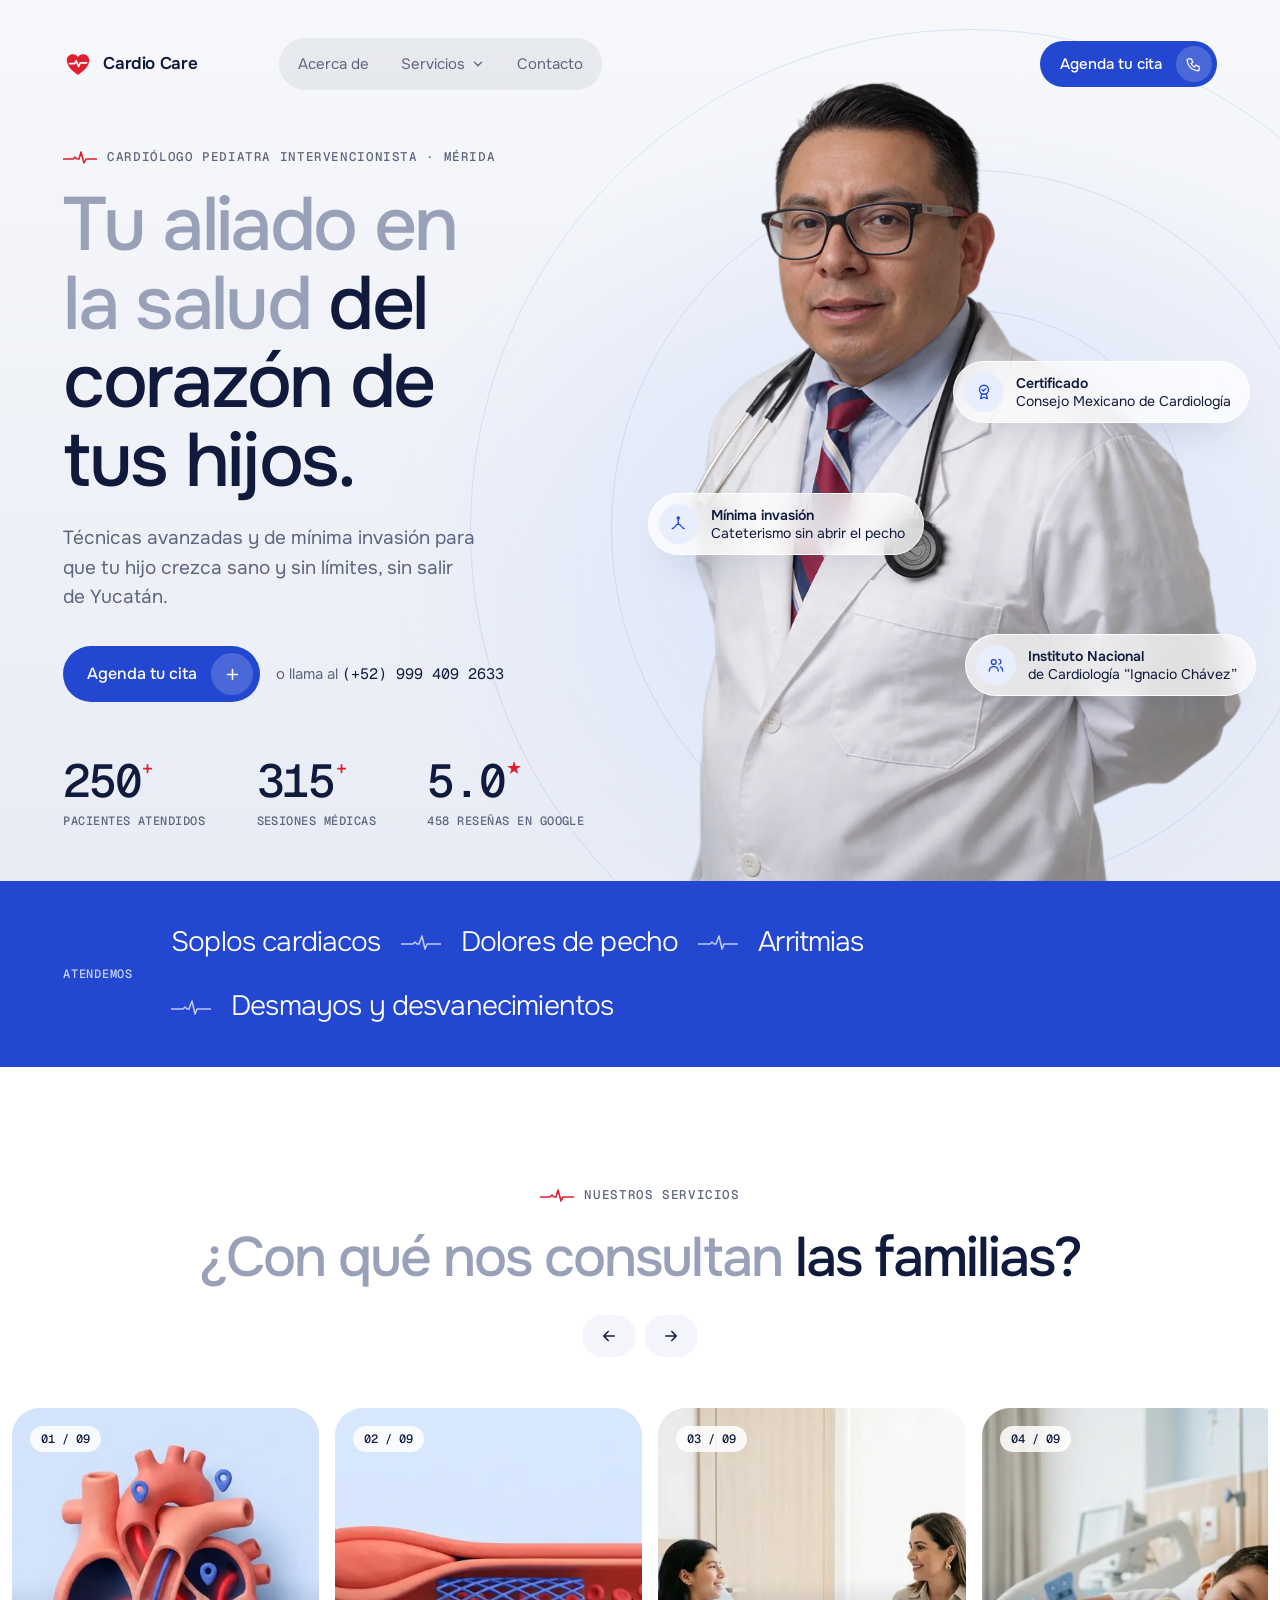
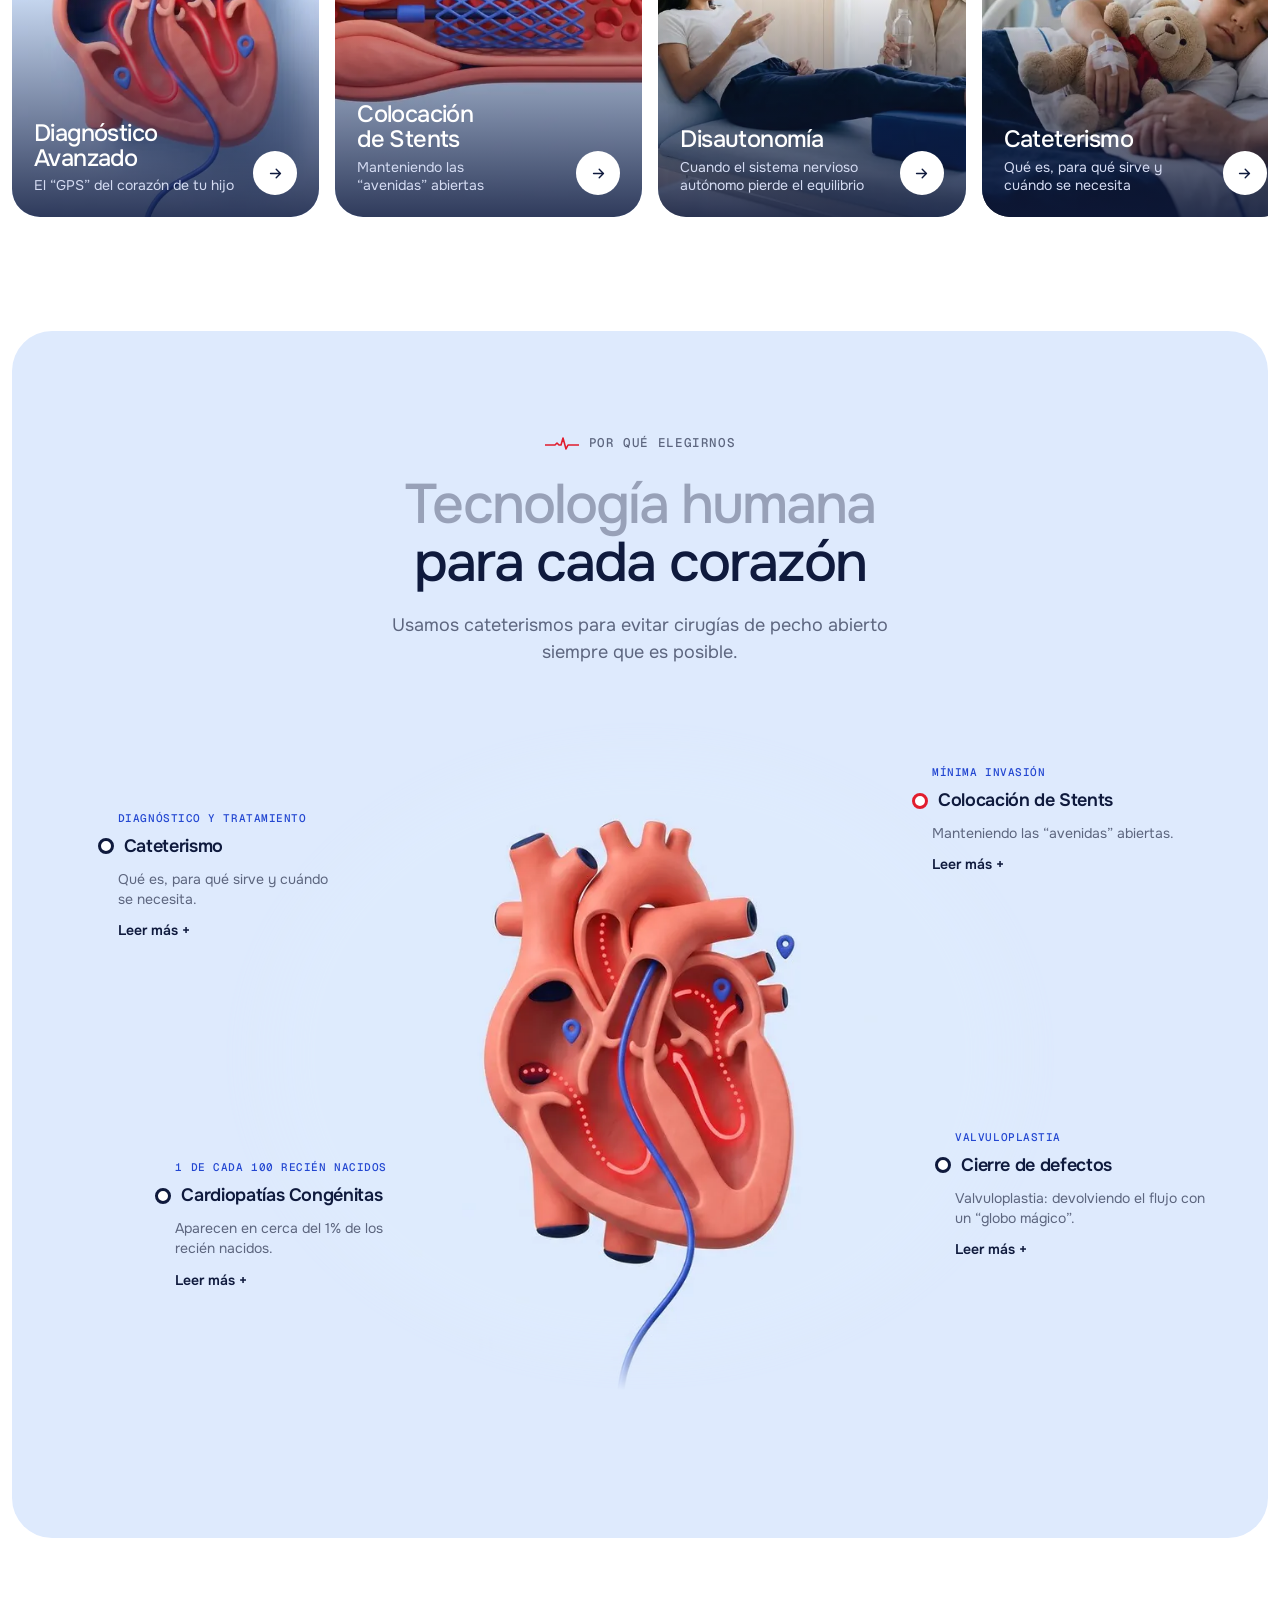
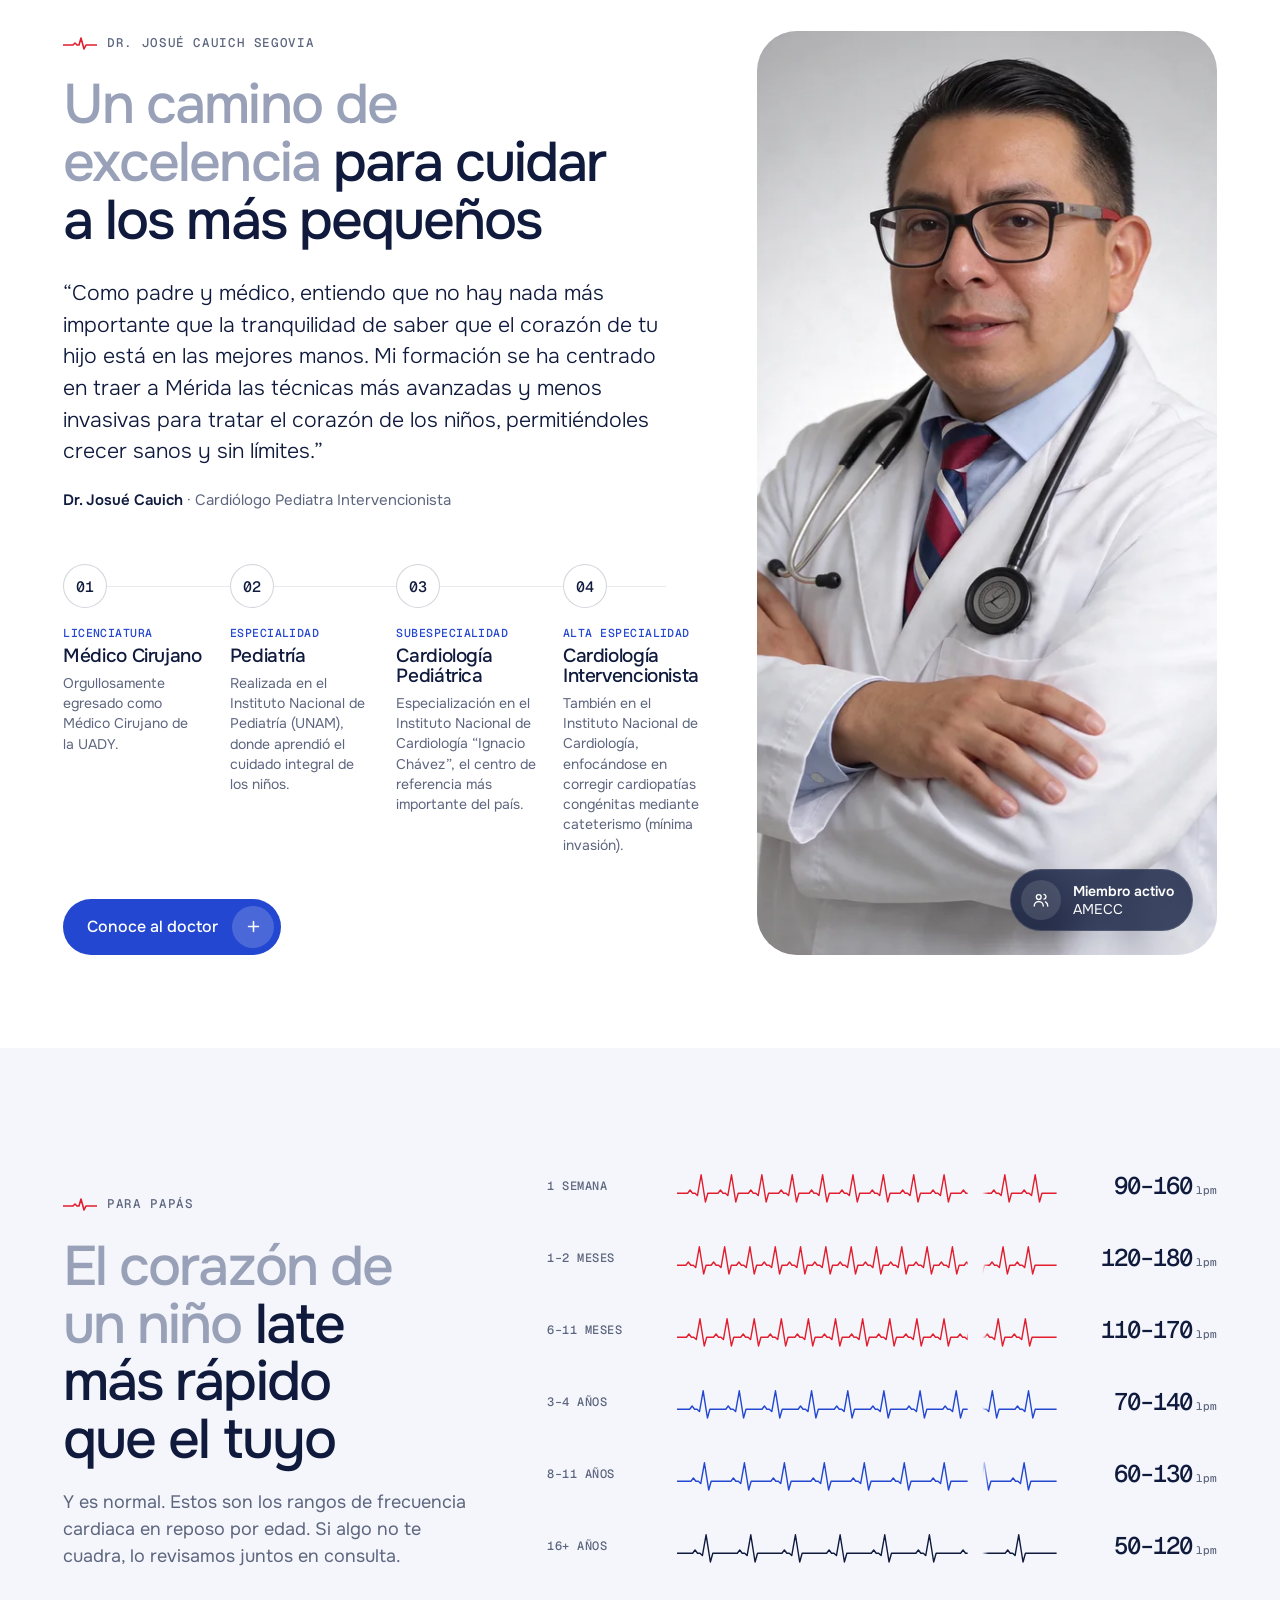
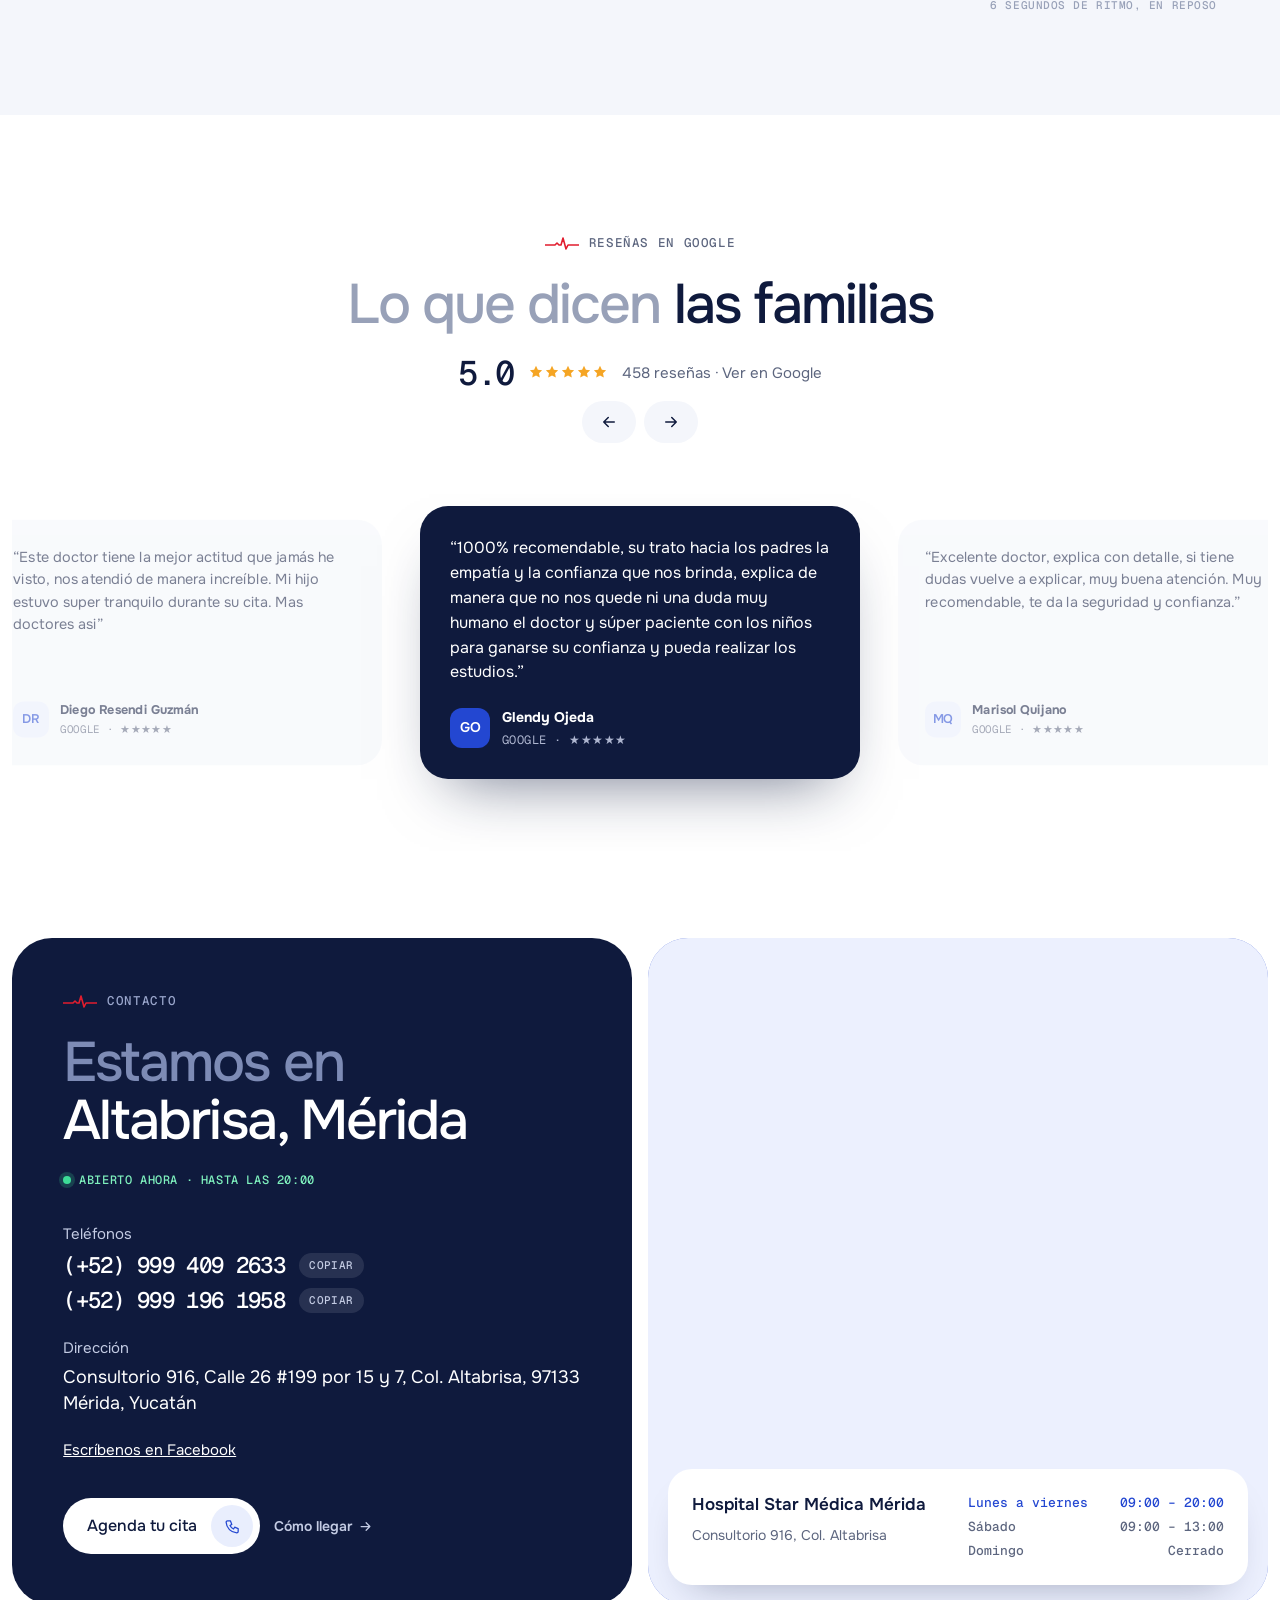
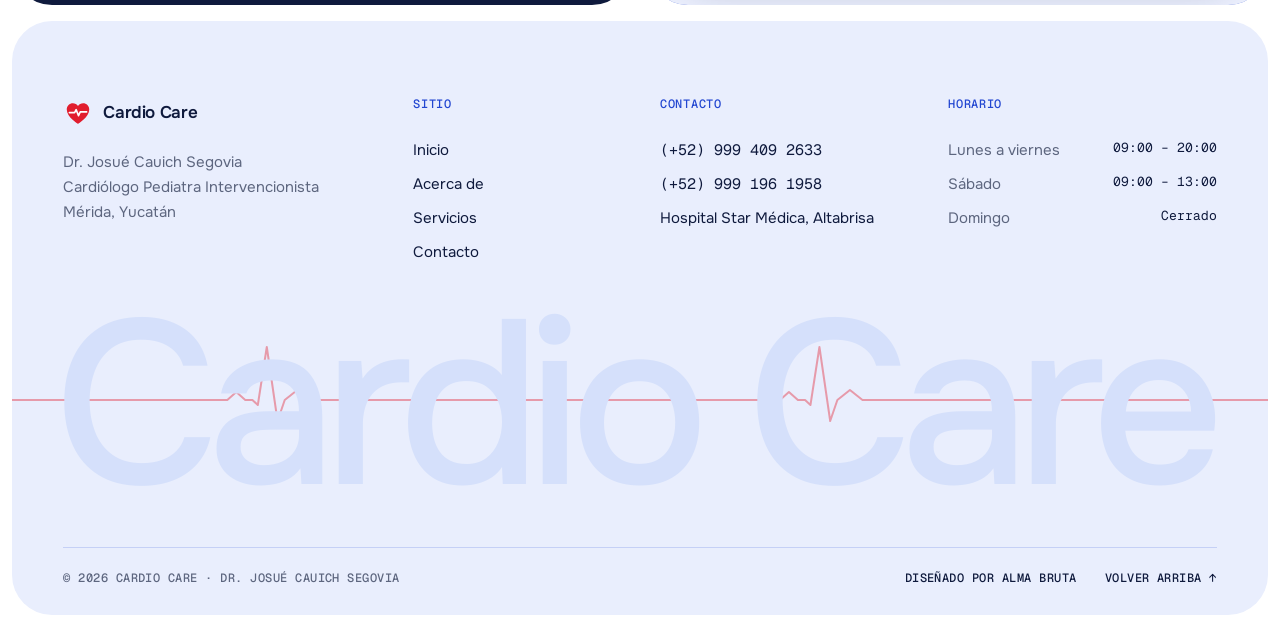
==== commit bc27515f: "Una URL por página: servicios, acerca de y contacto con dirección propia - Router por rutas reales: " ====
--- a/index.html
+++ b/index.html
@@ -3,7 +3,7 @@
 <head>
 <meta charset="utf-8">
 <meta name="viewport" content="width=device-width, initial-scale=1, viewport-fit=cover">
-<title>Cardiólogo Pediatra en Mérida · Dr. Josué Cauich | Cardio Care</title>
+<title>Cardiólogo Pediatra en Mérida · Dr. Josué Cauich Segovia | Cardio Care</title>
 <meta name="description" content="Dr. Josué Cauich Segovia, cardiólogo pediatra intervencionista en Mérida, Yucatán. Soplos, arritmias, cardiopatías congénitas y cateterismo. Consultorio en Star Médica Altabrisa.">
 <link rel="canonical" href="https://cardiocare-sigma.vercel.app/">
 <meta name="theme-color" content="#2347D1">
@@ -12,20 +12,17 @@
 <meta property="og:type" content="website">
 <meta property="og:locale" content="es_MX">
 <meta property="og:site_name" content="Cardio Care">
-<meta property="og:title" content="Cardiólogo Pediatra en Mérida · Cardio Care">
-<meta property="og:description" content="Dr. Josué Cauich Segovia, cardiólogo pediatra intervencionista en Mérida, Yucatán.">
+<meta property="og:title" content="Cardiólogo Pediatra en Mérida · Dr. Josué Cauich Segovia | Cardio Care">
+<meta property="og:description" content="Dr. Josué Cauich Segovia, cardiólogo pediatra intervencionista en Mérida, Yucatán. Soplos, arritmias, cardiopatías congénitas y cateterismo. Consultorio en Star Médica Altabrisa.">
 <meta property="og:url" content="https://cardiocare-sigma.vercel.app/">
 <meta property="og:image" content="https://cardiocare-sigma.vercel.app/og.jpg">
-<meta property="og:image:width" content="1200">
-<meta property="og:image:height" content="630">
-<meta property="og:image:alt" content="El Dr. Josué Cauich Segovia, cardiólogo pediatra en Mérida">
 <meta name="twitter:card" content="summary_large_image">
 <link rel="preconnect" href="https://fonts.googleapis.com"><link rel="preconnect" href="https://fonts.gstatic.com" crossorigin>
 <link rel="preload" as="style" href="https://fonts.googleapis.com/css2?family=Onest:wght@300;400;500;600&family=Geist+Mono:wght@500&display=swap">
 <link href="https://fonts.googleapis.com/css2?family=Onest:wght@300;400;500;600&family=Geist+Mono:wght@500&display=swap" rel="stylesheet" media="print" onload="this.media='all'">
 <noscript><link href="https://fonts.googleapis.com/css2?family=Onest:wght@300;400;500;600&family=Geist+Mono:wght@500&display=swap" rel="stylesheet"></noscript>
 <link rel="preload" as="image" href="/img/dr-cut.webp" fetchpriority="high">
-<script type="application/ld+json">{"@context": "https://schema.org", "@type": "Physician", "name": "Dr. Josué Cauich Segovia · Cardio Care", "description": "Cardiólogo pediatra intervencionista en Mérida, Yucatán.", "url": "https://cardiocare-sigma.vercel.app/", "image": "https://cardiocare-sigma.vercel.app/img/dr2.webp", "logo": "https://cardiocare-sigma.vercel.app/favicon.svg", "medicalSpecialty": ["Pediatric", "Cardiovascular"], "telephone": "+529994092633", "address": {"@type": "PostalAddress", "streetAddress": "Calle 26 #199 por 15 y 7, Consultorio 916, Hospital Star Médica", "addressLocality": "Mérida", "addressRegion": "Yucatán", "postalCode": "97133", "addressCountry": "MX"}, "geo": {"@type": "GeoCoordinates", "latitude": 21.0160689, "longitude": -89.5849652}, "hasMap": "https://www.google.com/maps/place/Hospital+Star+M%C3%A9dica+M%C3%A9rida/data=!4m2!3m1!1s0x0:0xc198ba75b83b93b2", "sameAs": ["https://www.google.com/maps/place/Dr+Josu%C3%A9+Cauich+Segovia+Cardi%C3%B3logo+Pediatra/@21.0160689,-89.5849652,17z/data=!4m8!3m7!1s0x8f5677212c8c126d:0xbca4947630c16ba3!8m2!3d21.0160689!4d-89.5849652!9m1!1b1!16s%2Fg%2F1pty506rj"], "openingHoursSpecification": [{"@type": "OpeningHoursSpecification", "dayOfWeek": ["Monday", "Tuesday", "Wednesday", "Thursday", "Friday"], "opens": "09:00", "closes": "20:00"}, {"@type": "OpeningHoursSpecification", "dayOfWeek": "Saturday", "opens": "09:00", "closes": "13:00"}], "areaServed": {"@type": "State", "name": "Yucatán"}}</script>
+<script type="application/ld+json">{"@context": "https://schema.org", "@graph": [{"@type": "Physician", "@id": "https://cardiocare-sigma.vercel.app/#medico", "name": "Dr. Josué Cauich Segovia · Cardio Care", "description": "Cardiólogo pediatra intervencionista en Mérida, Yucatán.", "url": "https://cardiocare-sigma.vercel.app/", "image": "https://cardiocare-sigma.vercel.app/img/dr2.webp", "logo": "https://cardiocare-sigma.vercel.app/favicon.svg", "medicalSpecialty": ["Pediatric", "Cardiovascular"], "telephone": "+529994092633", "address": {"@type": "PostalAddress", "streetAddress": "Calle 26 #199 por 15 y 7, Consultorio 916, Hospital Star Médica", "addressLocality": "Mérida", "addressRegion": "Yucatán", "postalCode": "97133", "addressCountry": "MX"}, "geo": {"@type": "GeoCoordinates", "latitude": 21.0160689, "longitude": -89.5849652}, "hasMap": "https://www.google.com/maps/place/Hospital+Star+M%C3%A9dica+M%C3%A9rida/data=!4m2!3m1!1s0x0:0xc198ba75b83b93b2", "sameAs": ["https://www.google.com/maps/place/Dr+Josu%C3%A9+Cauich+Segovia+Cardi%C3%B3logo+Pediatra/@21.0160689,-89.5849652,17z/data=!4m8!3m7!1s0x8f5677212c8c126d:0xbca4947630c16ba3!8m2!3d21.0160689!4d-89.5849652!9m1!1b1!16s%2Fg%2F1pty506rj"], "openingHoursSpecification": [{"@type": "OpeningHoursSpecification", "dayOfWeek": ["Monday", "Tuesday", "Wednesday", "Thursday", "Friday"], "opens": "09:00", "closes": "20:00"}, {"@type": "OpeningHoursSpecification", "dayOfWeek": "Saturday", "opens": "09:00", "closes": "13:00"}], "areaServed": {"@type": "State", "name": "Yucatán"}}]}</script>
 <style>
 /* Respaldo con las medidas de Onest: mientras carga la fuente, el texto ocupa lo mismo y nada salta. */
 @font-face{font-family:"Onest fb";src:local("Arial");size-adjust:103.3%;ascent-override:93.9%;descent-override:30%;line-gap-override:0%}
@@ -577,17 +574,17 @@
 <div class="shell">
 <header class="top" id="top">
   <nav class="nav" aria-label="Principal">
-    <a class="logo" href="#inicio" aria-label="Cardio Care, inicio"><svg viewBox="0 0 40 40" aria-hidden="true"><path d="M20 34.5S5 25.6 5 15.4C5 10.6 8.7 7 13.2 7c2.8 0 5.2 1.4 6.8 3.6C21.6 8.4 24 7 26.8 7 31.3 7 35 10.6 35 15.4 35 25.6 20 34.5 20 34.5Z" fill="#E11D2E"/><path d="M8.5 19.5h7l2-4 3.2 8 2.3-5h8.5" fill="none" stroke="#fff" stroke-width="2.2" stroke-linecap="round" stroke-linejoin="round"/></svg><span>Cardio Care</span></a>
+    <a class="logo" href="/" aria-label="Cardio Care, inicio"><svg viewBox="0 0 40 40" aria-hidden="true"><path d="M20 34.5S5 25.6 5 15.4C5 10.6 8.7 7 13.2 7c2.8 0 5.2 1.4 6.8 3.6C21.6 8.4 24 7 26.8 7 31.3 7 35 10.6 35 15.4 35 25.6 20 34.5 20 34.5Z" fill="#E11D2E"/><path d="M8.5 19.5h7l2-4 3.2 8 2.3-5h8.5" fill="none" stroke="#fff" stroke-width="2.2" stroke-linecap="round" stroke-linejoin="round"/></svg><span>Cardio Care</span></a>
     <ul class="menu">
-      <li><a href="#acerca-de" data-nav="acerca-de">Acerca de</a></li>
-      <li class="has-mega" id="mega"><button id="megabtn" data-nav="servicios" aria-expanded="false" aria-controls="megapanel">Servicios <svg class="chev" viewBox="0 0 24 24" fill="none" stroke="currentColor" stroke-width="2.2" stroke-linecap="round"><path d="m6 9 6 6 6-6"/></svg></button><div class="mega" id="megapanel"><div class="mg-l"><div class="mg-h"><span class="lbl">Nuestros servicios</span><a class="link" href="#servicios">Ver todos <svg width="15" height="15" viewBox="0 0 24 24" fill="none" stroke="currentColor" stroke-width="2" stroke-linecap="round" stroke-linejoin="round"><path d="M5 12h14M13 6l6 6-6 6"/></svg></a></div>
-  <div class="mg-list"><a class="mg-i" href="#servicio-diagnostico-avanzado" data-k="diagnostico-avanzado"><span class="n">01</span><span class="t"><b>Diagnóstico Avanzado</b><small>El “GPS” del corazón de tu hijo</small></span><span class="go"><svg viewBox="0 0 24 24" fill="none" stroke="currentColor" stroke-width="2" stroke-linecap="round" stroke-linejoin="round"><path d="M5 12h14M13 6l6 6-6 6"/></svg></span></a><a class="mg-i" href="#servicio-colocacion-de-stents" data-k="colocacion-de-stents"><span class="n">02</span><span class="t"><b>Colocación de Stents</b><small>Manteniendo las “avenidas” abiertas</small></span><span class="go"><svg viewBox="0 0 24 24" fill="none" stroke="currentColor" stroke-width="2" stroke-linecap="round" stroke-linejoin="round"><path d="M5 12h14M13 6l6 6-6 6"/></svg></span></a><a class="mg-i" href="#servicio-disautonomia" data-k="disautonomia"><span class="n">03</span><span class="t"><b>Disautonomía</b><small>Cuando el sistema nervioso autónomo pierde el equilibrio</small></span><span class="go"><svg viewBox="0 0 24 24" fill="none" stroke="currentColor" stroke-width="2" stroke-linecap="round" stroke-linejoin="round"><path d="M5 12h14M13 6l6 6-6 6"/></svg></span></a><a class="mg-i" href="#servicio-cateterismo" data-k="cateterismo"><span class="n">04</span><span class="t"><b>Cateterismo</b><small>Qué es, para qué sirve y cuándo se necesita</small></span><span class="go"><svg viewBox="0 0 24 24" fill="none" stroke="currentColor" stroke-width="2" stroke-linecap="round" stroke-linejoin="round"><path d="M5 12h14M13 6l6 6-6 6"/></svg></span></a><a class="mg-i" href="#servicio-dolor-toracico" data-k="dolor-toracico"><span class="n">05</span><span class="t"><b>Dolor torácico</b><small>¿Todo dolor de pecho es grave?</small></span><span class="go"><svg viewBox="0 0 24 24" fill="none" stroke="currentColor" stroke-width="2" stroke-linecap="round" stroke-linejoin="round"><path d="M5 12h14M13 6l6 6-6 6"/></svg></span></a><a class="mg-i" href="#servicio-cardiopatias-congenitas" data-k="cardiopatias-congenitas"><span class="n">06</span><span class="t"><b>Cardiopatías Congénitas</b><small>Aparecen en cerca del 1% de los recién nacidos</small></span><span class="go"><svg viewBox="0 0 24 24" fill="none" stroke="currentColor" stroke-width="2" stroke-linecap="round" stroke-linejoin="round"><path d="M5 12h14M13 6l6 6-6 6"/></svg></span></a><a class="mg-i" href="#servicio-diagnostico-de-arritmias" data-k="diagnostico-de-arritmias"><span class="n">07</span><span class="t"><b>Diagnóstico de Arritmias</b><small>¿Mi hijo tiene una arritmia? ¿Es malo?</small></span><span class="go"><svg viewBox="0 0 24 24" fill="none" stroke="currentColor" stroke-width="2" stroke-linecap="round" stroke-linejoin="round"><path d="M5 12h14M13 6l6 6-6 6"/></svg></span></a><a class="mg-i" href="#servicio-soplos" data-k="soplos"><span class="n">08</span><span class="t"><b>Soplos</b><small>¿Todos los soplos son malos?</small></span><span class="go"><svg viewBox="0 0 24 24" fill="none" stroke="currentColor" stroke-width="2" stroke-linecap="round" stroke-linejoin="round"><path d="M5 12h14M13 6l6 6-6 6"/></svg></span></a><a class="mg-i" href="#servicio-cierre-de-defectos" data-k="cierre-de-defectos"><span class="n">09</span><span class="t"><b>Cierre de defectos</b><small>Valvuloplastia: devolviendo el flujo con un “globo mágico”</small></span><span class="go"><svg viewBox="0 0 24 24" fill="none" stroke="currentColor" stroke-width="2" stroke-linecap="round" stroke-linejoin="round"><path d="M5 12h14M13 6l6 6-6 6"/></svg></span></a></div>
+      <li><a href="/acerca-de/" data-nav="acerca-de">Acerca de</a></li>
+      <li class="has-mega" id="mega"><button id="megabtn" data-nav="servicios" aria-expanded="false" aria-controls="megapanel">Servicios <svg class="chev" viewBox="0 0 24 24" fill="none" stroke="currentColor" stroke-width="2.2" stroke-linecap="round"><path d="m6 9 6 6 6-6"/></svg></button><div class="mega" id="megapanel"><div class="mg-l"><div class="mg-h"><span class="lbl">Nuestros servicios</span><a class="link" href="/#servicios">Ver todos <svg width="15" height="15" viewBox="0 0 24 24" fill="none" stroke="currentColor" stroke-width="2" stroke-linecap="round" stroke-linejoin="round"><path d="M5 12h14M13 6l6 6-6 6"/></svg></a></div>
+  <div class="mg-list"><a class="mg-i" href="/servicios/diagnostico-avanzado/" data-k="diagnostico-avanzado"><span class="n">01</span><span class="t"><b>Diagnóstico Avanzado</b><small>El “GPS” del corazón de tu hijo</small></span><span class="go"><svg viewBox="0 0 24 24" fill="none" stroke="currentColor" stroke-width="2" stroke-linecap="round" stroke-linejoin="round"><path d="M5 12h14M13 6l6 6-6 6"/></svg></span></a><a class="mg-i" href="/servicios/colocacion-de-stents/" data-k="colocacion-de-stents"><span class="n">02</span><span class="t"><b>Colocación de Stents</b><small>Manteniendo las “avenidas” abiertas</small></span><span class="go"><svg viewBox="0 0 24 24" fill="none" stroke="currentColor" stroke-width="2" stroke-linecap="round" stroke-linejoin="round"><path d="M5 12h14M13 6l6 6-6 6"/></svg></span></a><a class="mg-i" href="/servicios/disautonomia/" data-k="disautonomia"><span class="n">03</span><span class="t"><b>Disautonomía</b><small>Cuando el sistema nervioso autónomo pierde el equilibrio</small></span><span class="go"><svg viewBox="0 0 24 24" fill="none" stroke="currentColor" stroke-width="2" stroke-linecap="round" stroke-linejoin="round"><path d="M5 12h14M13 6l6 6-6 6"/></svg></span></a><a class="mg-i" href="/servicios/cateterismo/" data-k="cateterismo"><span class="n">04</span><span class="t"><b>Cateterismo</b><small>Qué es, para qué sirve y cuándo se necesita</small></span><span class="go"><svg viewBox="0 0 24 24" fill="none" stroke="currentColor" stroke-width="2" stroke-linecap="round" stroke-linejoin="round"><path d="M5 12h14M13 6l6 6-6 6"/></svg></span></a><a class="mg-i" href="/servicios/dolor-toracico/" data-k="dolor-toracico"><span class="n">05</span><span class="t"><b>Dolor torácico</b><small>¿Todo dolor de pecho es grave?</small></span><span class="go"><svg viewBox="0 0 24 24" fill="none" stroke="currentColor" stroke-width="2" stroke-linecap="round" stroke-linejoin="round"><path d="M5 12h14M13 6l6 6-6 6"/></svg></span></a><a class="mg-i" href="/servicios/cardiopatias-congenitas/" data-k="cardiopatias-congenitas"><span class="n">06</span><span class="t"><b>Cardiopatías Congénitas</b><small>Aparecen en cerca del 1% de los recién nacidos</small></span><span class="go"><svg viewBox="0 0 24 24" fill="none" stroke="currentColor" stroke-width="2" stroke-linecap="round" stroke-linejoin="round"><path d="M5 12h14M13 6l6 6-6 6"/></svg></span></a><a class="mg-i" href="/servicios/diagnostico-de-arritmias/" data-k="diagnostico-de-arritmias"><span class="n">07</span><span class="t"><b>Diagnóstico de Arritmias</b><small>¿Mi hijo tiene una arritmia? ¿Es malo?</small></span><span class="go"><svg viewBox="0 0 24 24" fill="none" stroke="currentColor" stroke-width="2" stroke-linecap="round" stroke-linejoin="round"><path d="M5 12h14M13 6l6 6-6 6"/></svg></span></a><a class="mg-i" href="/servicios/soplos/" data-k="soplos"><span class="n">08</span><span class="t"><b>Soplos</b><small>¿Todos los soplos son malos?</small></span><span class="go"><svg viewBox="0 0 24 24" fill="none" stroke="currentColor" stroke-width="2" stroke-linecap="round" stroke-linejoin="round"><path d="M5 12h14M13 6l6 6-6 6"/></svg></span></a><a class="mg-i" href="/servicios/cierre-de-defectos/" data-k="cierre-de-defectos"><span class="n">09</span><span class="t"><b>Cierre de defectos</b><small>Valvuloplastia: devolviendo el flujo con un “globo mágico”</small></span><span class="go"><svg viewBox="0 0 24 24" fill="none" stroke="currentColor" stroke-width="2" stroke-linecap="round" stroke-linejoin="round"><path d="M5 12h14M13 6l6 6-6 6"/></svg></span></a></div>
   <div class="mg-f"><span>¿Tienes alguna pregunta? Llámanos y te orientamos.</span><a class="mono" href="tel:+529994092633">(+52) 999 409 2633</a></div></div>
-  <a class="mg-feat" id="mgfeat" href="#servicio-diagnostico-avanzado"><img id="mgimg" src="/img/il-diagnostico.webp" alt="" loading="lazy" decoding="async"><span class="tx"><small id="mgn">Servicio 01 / 09</small><b id="mgt">Diagnóstico Avanzado</b><span id="mgs">El “GPS” del corazón de tu hijo</span></span><span class="ar"><svg viewBox="0 0 24 24" fill="none" stroke="currentColor" stroke-width="2" stroke-linecap="round" stroke-linejoin="round"><path d="M5 12h14M13 6l6 6-6 6"/></svg></span></a></div></li>
-      <li><a href="#contacto" data-nav="contacto">Contacto</a></li>
+  <a class="mg-feat" id="mgfeat" href="/servicios/diagnostico-avanzado/"><img id="mgimg" src="/img/il-diagnostico.webp" alt="" loading="lazy" decoding="async"><span class="tx"><small id="mgn">Servicio 01 / 09</small><b id="mgt">Diagnóstico Avanzado</b><span id="mgs">El “GPS” del corazón de tu hijo</span></span><span class="ar"><svg viewBox="0 0 24 24" fill="none" stroke="currentColor" stroke-width="2" stroke-linecap="round" stroke-linejoin="round"><path d="M5 12h14M13 6l6 6-6 6"/></svg></span></a></div></li>
+      <li><a href="/contacto/" data-nav="contacto">Contacto</a></li>
     </ul>
     <div class="r">
-      <a class="btn navcta" href="#contacto">Agenda tu cita <span class="bi"><svg viewBox="0 0 24 24" fill="none" stroke="currentColor" stroke-width="1.8" stroke-linecap="round" stroke-linejoin="round"><path d="M5 4h4l2 5-2.5 1.5a11 11 0 0 0 5 5L15 13l5 2v4a2 2 0 0 1-2 2A16 16 0 0 1 3 6a2 2 0 0 1 2-2"/></svg></span></a>
+      <a class="btn navcta" href="/contacto/">Agenda tu cita <span class="bi"><svg viewBox="0 0 24 24" fill="none" stroke="currentColor" stroke-width="1.8" stroke-linecap="round" stroke-linejoin="round"><path d="M5 4h4l2 5-2.5 1.5a11 11 0 0 0 5 5L15 13l5 2v4a2 2 0 0 1-2 2A16 16 0 0 1 3 6a2 2 0 0 1 2-2"/></svg></span></a>
       <button class="circ burger" id="menubtn" aria-label="Abrir menú" aria-expanded="false"><svg viewBox="0 0 24 24" fill="none" stroke="currentColor" stroke-width="2" stroke-linecap="round"><path d="M4 8h16M4 16h10"/></svg></button>
     </div>
   </nav>
@@ -598,7 +595,7 @@
     <span class="lbl rise">Cardiólogo Pediatra Intervencionista · Mérida</span>
     <h1 id="h1" class="rise d1"><span class="gr">Tu aliado en la salud</span> del corazón de tus hijos.</h1>
     <p class="lead rise d2">Técnicas avanzadas y de mínima invasión para que tu hijo crezca sano y sin límites, sin salir de Yucatán.</p>
-    <div class="ct rise d3"><a class="btn" href="#contacto">Agenda tu cita <span class="bi"><svg viewBox="0 0 24 24" fill="none" stroke="currentColor" stroke-width="2.2" stroke-linecap="round"><path d="M12 5v14M5 12h14"/></svg></span></a><span class="alt">o llama al <a href="tel:+529994092633">(+52) 999 409 2633</a></span></div>
+    <div class="ct rise d3"><a class="btn" href="/contacto/">Agenda tu cita <span class="bi"><svg viewBox="0 0 24 24" fill="none" stroke="currentColor" stroke-width="2.2" stroke-linecap="round"><path d="M12 5v14M5 12h14"/></svg></span></a><span class="alt">o llama al <a href="tel:+529994092633">(+52) 999 409 2633</a></span></div>
     <div class="nums rise d4">
       <div><b>250<sup>+</sup></b><span>Pacientes atendidos</span></div>
       <div><b>315<sup>+</sup></b><span>Sesiones médicas</span></div>
@@ -620,7 +617,7 @@
   <div class="center in"><span class="lbl">Nuestros servicios</span><h2 class="h2" id="svc-h"><span class="gr">¿Con qué nos consultan</span> las familias?</h2><div class="arrows"><button class="prev" data-car="car-home" data-dir="-1" aria-label="Anterior"><svg viewBox="0 0 24 24" fill="none" stroke="currentColor" stroke-width="2" stroke-linecap="round" stroke-linejoin="round"><path d="M5 12h14M13 6l6 6-6 6"/></svg></button><button class="next" data-car="car-home" data-dir="1" aria-label="Siguiente"><svg viewBox="0 0 24 24" fill="none" stroke="currentColor" stroke-width="2" stroke-linecap="round" stroke-linejoin="round"><path d="M5 12h14M13 6l6 6-6 6"/></svg></button></div></div>
   
 <div class="car" id="car-home" tabindex="0" aria-label="Servicios">
-  <a class="sc " href="#servicio-diagnostico-avanzado"><img src="/img/il-diagnostico.webp" alt="Ilustración de un corazón infantil con un catéter y el contraste trazando su recorrido como un mapa" decoding="async" loading="lazy"><span class="n">01 / 09</span><span class="tx"><span><h3>Diagnóstico Avanzado</h3><p>El “GPS” del corazón de tu hijo</p></span><span class="ar"><svg viewBox="0 0 24 24" fill="none" stroke="currentColor" stroke-width="2" stroke-linecap="round" stroke-linejoin="round"><path d="M5 12h14M13 6l6 6-6 6"/></svg></span></span></a><a class="sc " href="#servicio-colocacion-de-stents"><img src="/img/il-stents.webp" alt="Ilustración de un stent expandido dentro de una arteria, devolviendo el paso a la sangre" decoding="async" loading="lazy"><span class="n">02 / 09</span><span class="tx"><span><h3>Colocación de Stents</h3><p>Manteniendo las “avenidas” abiertas</p></span><span class="ar"><svg viewBox="0 0 24 24" fill="none" stroke="currentColor" stroke-width="2" stroke-linecap="round" stroke-linejoin="round"><path d="M5 12h14M13 6l6 6-6 6"/></svg></span></span></a><a class="sc " href="#servicio-disautonomia"><img src="/img/ph-disautonomia.webp" alt="Adolescente recostada con las piernas elevadas platica con su mamá en el consultorio" decoding="async" loading="lazy"><span class="n">03 / 09</span><span class="tx"><span><h3>Disautonomía</h3><p>Cuando el sistema nervioso autónomo pierde el equilibrio</p></span><span class="ar"><svg viewBox="0 0 24 24" fill="none" stroke="currentColor" stroke-width="2" stroke-linecap="round" stroke-linejoin="round"><path d="M5 12h14M13 6l6 6-6 6"/></svg></span></span></a><a class="sc " href="#servicio-cateterismo"><img src="/img/ph-cateterismo.webp" alt="Niño descansando después de su procedimiento, abrazado a su osito, mientras su mamá le toma la mano" decoding="async" loading="lazy"><span class="n">04 / 09</span><span class="tx"><span><h3>Cateterismo</h3><p>Qué es, para qué sirve y cuándo se necesita</p></span><span class="ar"><svg viewBox="0 0 24 24" fill="none" stroke="currentColor" stroke-width="2" stroke-linecap="round" stroke-linejoin="round"><path d="M5 12h14M13 6l6 6-6 6"/></svg></span></span></a><a class="sc " href="#servicio-dolor-toracico"><img src="/img/ph-dolor.webp" alt="Niño con la mano en el pecho platica junto a su mamá en el consultorio" decoding="async" loading="lazy"><span class="n">05 / 09</span><span class="tx"><span><h3>Dolor torácico</h3><p>¿Todo dolor de pecho es grave?</p></span><span class="ar"><svg viewBox="0 0 24 24" fill="none" stroke="currentColor" stroke-width="2" stroke-linecap="round" stroke-linejoin="round"><path d="M5 12h14M13 6l6 6-6 6"/></svg></span></span></a><a class="sc " href="#servicio-cardiopatias-congenitas"><img src="/img/il-congenitas.webp" alt="Ilustración de un corazón infantil en corte, con sus cuatro cavidades y el flujo de la sangre" decoding="async" loading="lazy"><span class="n">06 / 09</span><span class="tx"><span><h3>Cardiopatías Congénitas</h3><p>Aparecen en cerca del 1% de los recién nacidos</p></span><span class="ar"><svg viewBox="0 0 24 24" fill="none" stroke="currentColor" stroke-width="2" stroke-linecap="round" stroke-linejoin="round"><path d="M5 12h14M13 6l6 6-6 6"/></svg></span></span></a><a class="sc " href="#servicio-diagnostico-de-arritmias"><img src="/img/ph-arritmias.webp" alt="Niña con electrodos de electrocardiograma ríe con su papá en la consulta" decoding="async" loading="lazy"><span class="n">07 / 09</span><span class="tx"><span><h3>Diagnóstico de Arritmias</h3><p>¿Mi hijo tiene una arritmia? ¿Es malo?</p></span><span class="ar"><svg viewBox="0 0 24 24" fill="none" stroke="currentColor" stroke-width="2" stroke-linecap="round" stroke-linejoin="round"><path d="M5 12h14M13 6l6 6-6 6"/></svg></span></span></a><a class="sc " href="#servicio-soplos"><img src="/img/ph-soplos.webp" alt="Mamá sostiene a su bebé en la sala de espera del consultorio" decoding="async" loading="lazy"><span class="n">08 / 09</span><span class="tx"><span><h3>Soplos</h3><p>¿Todos los soplos son malos?</p></span><span class="ar"><svg viewBox="0 0 24 24" fill="none" stroke="currentColor" stroke-width="2" stroke-linecap="round" stroke-linejoin="round"><path d="M5 12h14M13 6l6 6-6 6"/></svg></span></span></a><a class="sc " href="#servicio-cierre-de-defectos"><img src="/img/il-valvula.webp" alt="Ilustración de una válvula cardiaca abriéndose con un pequeño globo" decoding="async" loading="lazy"><span class="n">09 / 09</span><span class="tx"><span><h3>Cierre de defectos</h3><p>Valvuloplastia: devolviendo el flujo con un “globo mágico”</p></span><span class="ar"><svg viewBox="0 0 24 24" fill="none" stroke="currentColor" stroke-width="2" stroke-linecap="round" stroke-linejoin="round"><path d="M5 12h14M13 6l6 6-6 6"/></svg></span></span></a>
+  <a class="sc " href="/servicios/diagnostico-avanzado/"><img src="/img/il-diagnostico.webp" alt="Ilustración de un corazón infantil con un catéter y el contraste trazando su recorrido como un mapa" decoding="async" loading="lazy"><span class="n">01 / 09</span><span class="tx"><span><h3>Diagnóstico Avanzado</h3><p>El “GPS” del corazón de tu hijo</p></span><span class="ar"><svg viewBox="0 0 24 24" fill="none" stroke="currentColor" stroke-width="2" stroke-linecap="round" stroke-linejoin="round"><path d="M5 12h14M13 6l6 6-6 6"/></svg></span></span></a><a class="sc " href="/servicios/colocacion-de-stents/"><img src="/img/il-stents.webp" alt="Ilustración de un stent expandido dentro de una arteria, devolviendo el paso a la sangre" decoding="async" loading="lazy"><span class="n">02 / 09</span><span class="tx"><span><h3>Colocación de Stents</h3><p>Manteniendo las “avenidas” abiertas</p></span><span class="ar"><svg viewBox="0 0 24 24" fill="none" stroke="currentColor" stroke-width="2" stroke-linecap="round" stroke-linejoin="round"><path d="M5 12h14M13 6l6 6-6 6"/></svg></span></span></a><a class="sc " href="/servicios/disautonomia/"><img src="/img/ph-disautonomia.webp" alt="Adolescente recostada con las piernas elevadas platica con su mamá en el consultorio" decoding="async" loading="lazy"><span class="n">03 / 09</span><span class="tx"><span><h3>Disautonomía</h3><p>Cuando el sistema nervioso autónomo pierde el equilibrio</p></span><span class="ar"><svg viewBox="0 0 24 24" fill="none" stroke="currentColor" stroke-width="2" stroke-linecap="round" stroke-linejoin="round"><path d="M5 12h14M13 6l6 6-6 6"/></svg></span></span></a><a class="sc " href="/servicios/cateterismo/"><img src="/img/ph-cateterismo.webp" alt="Niño descansando después de su procedimiento, abrazado a su osito, mientras su mamá le toma la mano" decoding="async" loading="lazy"><span class="n">04 / 09</span><span class="tx"><span><h3>Cateterismo</h3><p>Qué es, para qué sirve y cuándo se necesita</p></span><span class="ar"><svg viewBox="0 0 24 24" fill="none" stroke="currentColor" stroke-width="2" stroke-linecap="round" stroke-linejoin="round"><path d="M5 12h14M13 6l6 6-6 6"/></svg></span></span></a><a class="sc " href="/servicios/dolor-toracico/"><img src="/img/ph-dolor.webp" alt="Niño con la mano en el pecho platica junto a su mamá en el consultorio" decoding="async" loading="lazy"><span class="n">05 / 09</span><span class="tx"><span><h3>Dolor torácico</h3><p>¿Todo dolor de pecho es grave?</p></span><span class="ar"><svg viewBox="0 0 24 24" fill="none" stroke="currentColor" stroke-width="2" stroke-linecap="round" stroke-linejoin="round"><path d="M5 12h14M13 6l6 6-6 6"/></svg></span></span></a><a class="sc " href="/servicios/cardiopatias-congenitas/"><img src="/img/il-congenitas.webp" alt="Ilustración de un corazón infantil en corte, con sus cuatro cavidades y el flujo de la sangre" decoding="async" loading="lazy"><span class="n">06 / 09</span><span class="tx"><span><h3>Cardiopatías Congénitas</h3><p>Aparecen en cerca del 1% de los recién nacidos</p></span><span class="ar"><svg viewBox="0 0 24 24" fill="none" stroke="currentColor" stroke-width="2" stroke-linecap="round" stroke-linejoin="round"><path d="M5 12h14M13 6l6 6-6 6"/></svg></span></span></a><a class="sc " href="/servicios/diagnostico-de-arritmias/"><img src="/img/ph-arritmias.webp" alt="Niña con electrodos de electrocardiograma ríe con su papá en la consulta" decoding="async" loading="lazy"><span class="n">07 / 09</span><span class="tx"><span><h3>Diagnóstico de Arritmias</h3><p>¿Mi hijo tiene una arritmia? ¿Es malo?</p></span><span class="ar"><svg viewBox="0 0 24 24" fill="none" stroke="currentColor" stroke-width="2" stroke-linecap="round" stroke-linejoin="round"><path d="M5 12h14M13 6l6 6-6 6"/></svg></span></span></a><a class="sc " href="/servicios/soplos/"><img src="/img/ph-soplos.webp" alt="Mamá sostiene a su bebé en la sala de espera del consultorio" decoding="async" loading="lazy"><span class="n">08 / 09</span><span class="tx"><span><h3>Soplos</h3><p>¿Todos los soplos son malos?</p></span><span class="ar"><svg viewBox="0 0 24 24" fill="none" stroke="currentColor" stroke-width="2" stroke-linecap="round" stroke-linejoin="round"><path d="M5 12h14M13 6l6 6-6 6"/></svg></span></span></a><a class="sc " href="/servicios/cierre-de-defectos/"><img src="/img/il-valvula.webp" alt="Ilustración de una válvula cardiaca abriéndose con un pequeño globo" decoding="async" loading="lazy"><span class="n">09 / 09</span><span class="tx"><span><h3>Cierre de defectos</h3><p>Valvuloplastia: devolviendo el flujo con un “globo mágico”</p></span><span class="ar"><svg viewBox="0 0 24 24" fill="none" stroke="currentColor" stroke-width="2" stroke-linecap="round" stroke-linejoin="round"><path d="M5 12h14M13 6l6 6-6 6"/></svg></span></span></a>
 </div>
 </section>
 
@@ -629,10 +626,10 @@
   <div class="stage">
     <span class="sonar" style="--i:0" aria-hidden="true"></span><span class="sonar" style="--i:1" aria-hidden="true"></span><span class="sonar" style="--i:2" aria-hidden="true"></span>
     <img src="/img/il-diagnostico-54.webp" alt="Ilustración de un corazón infantil con un catéter trazando su recorrido" decoding="async" loading="lazy">
-    <a class="co c1" href="#servicio-cateterismo"><span class="tg">Diagnóstico y tratamiento</span><b>Cateterismo</b><p>Qué es, para qué sirve y cuándo se necesita.</p><span class="link">Leer más +</span></a>
-    <a class="co red c2" href="#servicio-colocacion-de-stents"><span class="tg">Mínima invasión</span><b>Colocación de Stents</b><p>Manteniendo las “avenidas” abiertas.</p><span class="link">Leer más +</span></a>
-    <a class="co c3" href="#servicio-cardiopatias-congenitas"><span class="tg">1 de cada 100 recién nacidos</span><b>Cardiopatías Congénitas</b><p>Aparecen en cerca del 1% de los recién nacidos.</p><span class="link">Leer más +</span></a>
-    <a class="co c4" href="#servicio-cierre-de-defectos"><span class="tg">Valvuloplastia</span><b>Cierre de defectos</b><p>Valvuloplastia: devolviendo el flujo con un “globo mágico”.</p><span class="link">Leer más +</span></a>
+    <a class="co c1" href="/servicios/cateterismo/"><span class="tg">Diagnóstico y tratamiento</span><b>Cateterismo</b><p>Qué es, para qué sirve y cuándo se necesita.</p><span class="link">Leer más +</span></a>
+    <a class="co red c2" href="/servicios/colocacion-de-stents/"><span class="tg">Mínima invasión</span><b>Colocación de Stents</b><p>Manteniendo las “avenidas” abiertas.</p><span class="link">Leer más +</span></a>
+    <a class="co c3" href="/servicios/cardiopatias-congenitas/"><span class="tg">1 de cada 100 recién nacidos</span><b>Cardiopatías Congénitas</b><p>Aparecen en cerca del 1% de los recién nacidos.</p><span class="link">Leer más +</span></a>
+    <a class="co c4" href="/servicios/cierre-de-defectos/"><span class="tg">Valvuloplastia</span><b>Cierre de defectos</b><p>Valvuloplastia: devolviendo el flujo con un “globo mágico”.</p><span class="link">Leer más +</span></a>
   </div>
 </section>
 
@@ -648,7 +645,7 @@
   <li><span class="k">03</span><small>Subespecialidad</small><h3>Cardiología Pediátrica</h3><p>Especialización en el Instituto Nacional de Cardiología “Ignacio Chávez”, el centro de referencia más importante del país.</p></li>
   <li><span class="k">04</span><small>Alta especialidad</small><h3>Cardiología Intervencionista</h3><p>También en el Instituto Nacional de Cardiología, enfocándose en corregir cardiopatías congénitas mediante cateterismo (mínima invasión).</p></li>
 </ol>
-    <a class="btn" href="#acerca-de" style="margin-top:44px">Conoce al doctor <span class="bi"><svg viewBox="0 0 24 24" fill="none" stroke="currentColor" stroke-width="2.2" stroke-linecap="round"><path d="M12 5v14M5 12h14"/></svg></span></a>
+    <a class="btn" href="/acerca-de/" style="margin-top:44px">Conoce al doctor <span class="bi"><svg viewBox="0 0 24 24" fill="none" stroke="currentColor" stroke-width="2.2" stroke-linecap="round"><path d="M12 5v14M5 12h14"/></svg></span></a>
   </div>
   <div class="ph"><img src="/img/dr2.webp" alt="El Dr. Josué Cauich Segovia con bata blanca y los brazos cruzados" decoding="async" loading="lazy"><div class="float"><span class="ic"><svg viewBox="0 0 24 24" fill="none" stroke="currentColor" stroke-width="1.8" stroke-linecap="round" stroke-linejoin="round"><circle cx="9" cy="8" r="3.2"/><path d="M3 20a6 6 0 0 1 12 0"/><path d="M16 4.5a3.2 3.2 0 0 1 0 6.3M18 14.5a6 6 0 0 1 3 5.5"/></svg></span><span><b>Miembro activo</b>AMECC</span></div></div>
 </section>
@@ -691,21 +688,21 @@
 
 <footer class="foot">
   <div class="ftop">
-    <div class="fbrand"><a class="logo" href="#inicio"><svg viewBox="0 0 40 40" aria-hidden="true"><path d="M20 34.5S5 25.6 5 15.4C5 10.6 8.7 7 13.2 7c2.8 0 5.2 1.4 6.8 3.6C21.6 8.4 24 7 26.8 7 31.3 7 35 10.6 35 15.4 35 25.6 20 34.5 20 34.5Z" fill="#E11D2E"/><path d="M8.5 19.5h7l2-4 3.2 8 2.3-5h8.5" fill="none" stroke="#fff" stroke-width="2.2" stroke-linecap="round" stroke-linejoin="round"/></svg><span>Cardio Care</span></a><p>Dr. Josué Cauich Segovia<br>Cardiólogo Pediatra Intervencionista<br>Mérida, Yucatán</p></div>
-    <nav aria-label="Pie de página"><h2 class="fh">Sitio</h2><a href="#inicio">Inicio</a><a href="#acerca-de">Acerca de</a><a href="#servicios">Servicios</a><a href="#contacto">Contacto</a></nav>
+    <div class="fbrand"><a class="logo" href="/"><svg viewBox="0 0 40 40" aria-hidden="true"><path d="M20 34.5S5 25.6 5 15.4C5 10.6 8.7 7 13.2 7c2.8 0 5.2 1.4 6.8 3.6C21.6 8.4 24 7 26.8 7 31.3 7 35 10.6 35 15.4 35 25.6 20 34.5 20 34.5Z" fill="#E11D2E"/><path d="M8.5 19.5h7l2-4 3.2 8 2.3-5h8.5" fill="none" stroke="#fff" stroke-width="2.2" stroke-linecap="round" stroke-linejoin="round"/></svg><span>Cardio Care</span></a><p>Dr. Josué Cauich Segovia<br>Cardiólogo Pediatra Intervencionista<br>Mérida, Yucatán</p></div>
+    <nav aria-label="Pie de página"><h2 class="fh">Sitio</h2><a href="/">Inicio</a><a href="/acerca-de/">Acerca de</a><a href="/#servicios">Servicios</a><a href="/contacto/">Contacto</a></nav>
     <div><h2 class="fh">Contacto</h2><a class="mono" href="tel:+529994092633">(+52) 999 409 2633</a><a class="mono" href="tel:+529991961958">(+52) 999 196 1958</a><a href="https://www.google.com/maps/place/Hospital+Star+M%C3%A9dica+M%C3%A9rida/data=!4m2!3m1!1s0x0:0xc198ba75b83b93b2?sa=X&ved=1t:2428&ictx=111" target="_blank" rel="noopener">Hospital Star Médica, Altabrisa</a></div>
     <div><h2 class="fh">Horario</h2><span class="hr"><span>Lunes a viernes</span><span class="mono">09:00 – 20:00</span></span><span class="hr"><span>Sábado</span><span class="mono">09:00 – 13:00</span></span><span class="hr"><span>Domingo</span><span class="mono">Cerrado</span></span></div>
   </div>
   <div class="fwm" aria-hidden="true"><svg class="ecg" viewBox="0 0 1400 110" preserveAspectRatio="none" aria-hidden="true"><path vector-effect="non-scaling-stroke" d="M0 70H240l10-8 10 8h8l6 5 10-58 12 74 8-21h0l14-10 14 10H856l10-8 10 8h8l6 5 10-58 12 74 8-21h0l14-10 14 10H1400"/></svg><span class="wm">Cardio Care</span></div>
-  <div class="fbot"><span>© 2026 Cardio Care · Dr. Josué Cauich Segovia</span><span class="r"><a class="ab" href="https://www.almabruta.studio" target="_blank" rel="noopener">Diseñado por <b>Alma Bruta</b></a><a href="#inicio" onclick="scrollTo({top:0,behavior:'smooth'});return false">Volver arriba ↑</a></span></div>
+  <div class="fbot"><span>© 2026 Cardio Care · Dr. Josué Cauich Segovia</span><span class="r"><a class="ab" href="https://www.almabruta.studio" target="_blank" rel="noopener">Diseñado por <b>Alma Bruta</b></a><a href="/" onclick="scrollTo({top:0,behavior:'smooth'});return false">Volver arriba ↑</a></span></div>
 </footer></main>
 </div>
 <div class="drawer" id="drawer" hidden>
-  <div class="row"><a class="logo" href="#inicio" aria-label="Cardio Care, inicio"><svg viewBox="0 0 40 40" aria-hidden="true"><path d="M20 34.5S5 25.6 5 15.4C5 10.6 8.7 7 13.2 7c2.8 0 5.2 1.4 6.8 3.6C21.6 8.4 24 7 26.8 7 31.3 7 35 10.6 35 15.4 35 25.6 20 34.5 20 34.5Z" fill="#E11D2E"/><path d="M8.5 19.5h7l2-4 3.2 8 2.3-5h8.5" fill="none" stroke="#fff" stroke-width="2.2" stroke-linecap="round" stroke-linejoin="round"/></svg><span>Cardio Care</span></a><button class="circ" id="closebtn" aria-label="Cerrar menú"><svg viewBox="0 0 24 24" fill="none" stroke="currentColor" stroke-width="2" stroke-linecap="round"><path d="M6 6l12 12M18 6 6 18"/></svg></button></div>
-  <a class="big" href="#acerca-de">Acerca de</a>
+  <div class="row"><a class="logo" href="/" aria-label="Cardio Care, inicio"><svg viewBox="0 0 40 40" aria-hidden="true"><path d="M20 34.5S5 25.6 5 15.4C5 10.6 8.7 7 13.2 7c2.8 0 5.2 1.4 6.8 3.6C21.6 8.4 24 7 26.8 7 31.3 7 35 10.6 35 15.4 35 25.6 20 34.5 20 34.5Z" fill="#E11D2E"/><path d="M8.5 19.5h7l2-4 3.2 8 2.3-5h8.5" fill="none" stroke="#fff" stroke-width="2.2" stroke-linecap="round" stroke-linejoin="round"/></svg><span>Cardio Care</span></a><button class="circ" id="closebtn" aria-label="Cerrar menú"><svg viewBox="0 0 24 24" fill="none" stroke="currentColor" stroke-width="2" stroke-linecap="round"><path d="M6 6l12 12M18 6 6 18"/></svg></button></div>
+  <a class="big" href="/acerca-de/">Acerca de</a>
   <span class="big">Servicios</span>
-  <div class="svc" id="drawersvc"><a href="#servicio-diagnostico-avanzado">Diagnóstico Avanzado</a><a href="#servicio-colocacion-de-stents">Colocación de Stents</a><a href="#servicio-disautonomia">Disautonomía</a><a href="#servicio-cateterismo">Cateterismo</a><a href="#servicio-dolor-toracico">Dolor torácico</a><a href="#servicio-cardiopatias-congenitas">Cardiopatías Congénitas</a><a href="#servicio-diagnostico-de-arritmias">Diagnóstico de Arritmias</a><a href="#servicio-soplos">Soplos</a><a href="#servicio-cierre-de-defectos">Cierre de defectos</a></div>
-  <a class="big" href="#contacto">Contacto</a>
+  <div class="svc" id="drawersvc"><a href="/servicios/diagnostico-avanzado/">Diagnóstico Avanzado</a><a href="/servicios/colocacion-de-stents/">Colocación de Stents</a><a href="/servicios/disautonomia/">Disautonomía</a><a href="/servicios/cateterismo/">Cateterismo</a><a href="/servicios/dolor-toracico/">Dolor torácico</a><a href="/servicios/cardiopatias-congenitas/">Cardiopatías Congénitas</a><a href="/servicios/diagnostico-de-arritmias/">Diagnóstico de Arritmias</a><a href="/servicios/soplos/">Soplos</a><a href="/servicios/cierre-de-defectos/">Cierre de defectos</a></div>
+  <a class="big" href="/contacto/">Contacto</a>
   <a class="btn" href="tel:+529994092633">Llamar al (+52) 999 409 2633</a>
 </div>
 
@@ -936,7 +933,7 @@
 /* ---------- bloques compartidos ---------- */
 const carousel=(list,id,bigFirst=true)=>`
 <div class="car" id="${id}" tabindex="0" aria-label="Servicios">
-  ${list.map((s,i)=>{const k=(i===0&&bigFirst&&IMG[s.img[2]+"-54"])?s.img[2]+"-54":s.img[2];return `<a class="sc ${i===0&&bigFirst?"big":""}" href="#servicio-${s.slug}">${im(k,s.img[1],'loading="lazy"')}<span class="n">${nn(S.indexOf(s))} / ${String(S.length).padStart(2,"0")}</span><span class="tx"><span><h3>${s.name}</h3><p>${s.short}</p></span><span class="ar">${I.arrow}</span></span></a>`}).join("")}
+  ${list.map((s,i)=>{const k=(i===0&&bigFirst&&IMG[s.img[2]+"-54"])?s.img[2]+"-54":s.img[2];return `<a class="sc ${i===0&&bigFirst?"big":""}" href="/servicios/${s.slug}/">${im(k,s.img[1],'loading="lazy"')}<span class="n">${nn(S.indexOf(s))} / ${String(S.length).padStart(2,"0")}</span><span class="tx"><span><h3>${s.name}</h3><p>${s.short}</p></span><span class="ar">${I.arrow}</span></span></a>`}).join("")}
 </div>`;
 const arrows=id=>`<div class="arrows"><button class="prev" data-car="${id}" data-dir="-1" aria-label="Anterior">${I.arrow}</button><button class="next" data-car="${id}" data-dir="1" aria-label="Siguiente">${I.arrow}</button></div>`;
 
@@ -965,13 +962,13 @@
 const footer=()=>`
 <footer class="foot">
   <div class="ftop">
-    <div class="fbrand"><a class="logo" href="#inicio">${LOGO}<span>Cardio Care</span></a><p>Dr. Josué Cauich Segovia<br>Cardiólogo Pediatra Intervencionista<br>Mérida, Yucatán</p></div>
-    <nav aria-label="Pie de página"><h2 class="fh">Sitio</h2><a href="#inicio">Inicio</a><a href="#acerca-de">Acerca de</a><a href="#servicios">Servicios</a><a href="#contacto">Contacto</a></nav>
+    <div class="fbrand"><a class="logo" href="/">${LOGO}<span>Cardio Care</span></a><p>Dr. Josué Cauich Segovia<br>Cardiólogo Pediatra Intervencionista<br>Mérida, Yucatán</p></div>
+    <nav aria-label="Pie de página"><h2 class="fh">Sitio</h2><a href="/">Inicio</a><a href="/acerca-de/">Acerca de</a><a href="/#servicios">Servicios</a><a href="/contacto/">Contacto</a></nav>
     <div><h2 class="fh">Contacto</h2>${PHONES.map(([t,n])=>`<a class="mono" href="tel:${n}">${t}</a>`).join("")}<a href="${MAPS}" target="_blank" rel="noopener">Hospital Star Médica, Altabrisa</a></div>
     <div><h2 class="fh">Horario</h2>${HOURS.map(x=>`<span class="hr"><span>${x[0]}</span><span class="mono">${x[1]}</span></span>`).join("")}</div>
   </div>
   <div class="fwm" aria-hidden="true">${ecgWide([.2,.64]).replace('class="ecg draw"','class="ecg"')}<span class="wm">Cardio Care</span></div>
-  <div class="fbot"><span>© 2026 Cardio Care · Dr. Josué Cauich Segovia</span><span class="r"><a class="ab" href="${ALMA}" target="_blank" rel="noopener">Diseñado por <b>Alma Bruta</b></a><a href="#inicio" onclick="scrollTo({top:0,behavior:'smooth'});return false">Volver arriba ↑</a></span></div>
+  <div class="fbot"><span>© 2026 Cardio Care · Dr. Josué Cauich Segovia</span><span class="r"><a class="ab" href="${ALMA}" target="_blank" rel="noopener">Diseñado por <b>Alma Bruta</b></a><a href="/" onclick="scrollTo({top:0,behavior:'smooth'});return false">Volver arriba ↑</a></span></div>
 </footer>`;
 
 const steps=()=>`<ol class="steps">
@@ -990,14 +987,14 @@
 /* ---------- vistas ---------- */
 function home(){
   const RATES=[["1 semana",90,160,"var(--r)"],["1–2 meses",120,180,"var(--r)"],["6–11 meses",110,170,"var(--r)"],["3–4 años",70,140,"var(--primary)"],["8–11 años",60,130,"var(--primary)"],["16+ años",50,120,"var(--ink)"]];
-  const co=(slug,cls,tag,pos)=>{const s=bySlug[slug];return `<a class="co ${cls}" href="#servicio-${s.slug}"><span class="tg">${tag}</span><b>${s.name}</b><p>${s.short}.</p><span class="link">Leer más +</span></a>`};
+  const co=(slug,cls,tag,pos)=>{const s=bySlug[slug];return `<a class="co ${cls}" href="/servicios/${s.slug}/"><span class="tg">${tag}</span><b>${s.name}</b><p>${s.short}.</p><span class="link">Leer más +</span></a>`};
   return `
 <section class="panel hero" aria-labelledby="h1">
   <div class="t">
     <span class="lbl rise">Cardiólogo Pediatra Intervencionista · Mérida</span>
     <h1 id="h1" class="rise d1"><span class="gr">Tu aliado en la salud</span> del corazón de tus hijos.</h1>
     <p class="lead rise d2">Técnicas avanzadas y de mínima invasión para que tu hijo crezca sano y sin límites, sin salir de Yucatán.</p>
-    <div class="ct rise d3"><a class="btn" href="#contacto">Agenda tu cita ${bi()}</a><span class="alt">o llama al <a href="tel:${PHONES[0][1]}">${PHONES[0][0]}</a></span></div>
+    <div class="ct rise d3"><a class="btn" href="/contacto/">Agenda tu cita ${bi()}</a><span class="alt">o llama al <a href="tel:${PHONES[0][1]}">${PHONES[0][0]}</a></span></div>
     <div class="nums rise d4">
       <div><b>250<sup>+</sup></b><span>Pacientes atendidos</span></div>
       <div><b>315<sup>+</sup></b><span>Sesiones médicas</span></div>
@@ -1039,7 +1036,7 @@
     <blockquote>${QUOTE}</blockquote>
     <p class="who"><b>Dr. Josué Cauich</b> · Cardiólogo Pediatra Intervencionista</p>
     ${steps()}
-    <a class="btn" href="#acerca-de" style="margin-top:44px">Conoce al doctor ${bi()}</a>
+    <a class="btn" href="/acerca-de/" style="margin-top:44px">Conoce al doctor ${bi()}</a>
   </div>
   <div class="ph">${im("dr2","El Dr. Josué Cauich Segovia con bata blanca y los brazos cruzados",'loading="lazy"')}<div class="float"><span class="ic">${I.people}</span><span><b>Miembro activo</b>AMECC</span></div></div>
 </section>
@@ -1067,8 +1064,8 @@
   return `
 <header class="phead">
   <div>
-    <nav class="crumb rise" aria-label="Ruta"><a href="#inicio">Inicio</a><span>/</span><span>Acerca de</span></nav>
-    <h1 class="rise d1"><span class="gr">Tu aliado en la salud</span> del corazón de tus hijos.</h1>
+    <nav class="crumb rise" aria-label="Ruta"><a href="/">Inicio</a><span>/</span><span>Acerca de</span></nav>
+    <h1 class="rise d1"><span class="gr">Dr. Josué Cauich Segovia,</span> cardiólogo pediatra en Mérida.</h1>
     <p class="q rise d2">${QUOTE}</p>
     <div class="ct rise d3"><a class="btn" href="tel:${PHONES[0][1]}">Agenda tu cita ${bi(I.phone)}</a></div>
     <div class="nums rise d4" style="padding-top:44px"><div><b>250<sup>+</sup></b><span>Pacientes satisfechos</span></div><div><b>315<sup>+</sup></b><span>Intervenciones</span></div></div>
@@ -1111,7 +1108,7 @@
   return `
 <section class="cpage" aria-labelledby="ct1">
   <div>
-    <nav class="crumb rise" aria-label="Ruta"><a href="#inicio">Inicio</a><span>/</span><span>Contacto</span></nav>
+    <nav class="crumb rise" aria-label="Ruta"><a href="/">Inicio</a><span>/</span><span>Contacto</span></nav>
     <h1 id="ct1" class="rise d1"><span class="gr">Contáctanos.</span> Agenda una consulta para tu hijo.</h1>
     <p class="q rise d2">Agenda una consulta por teléfono. Estamos en Altabrisa, Mérida.</p>
     <div class="rise d2" style="margin-top:22px">${liveHTML()}</div>
@@ -1132,7 +1129,7 @@
   return `
 <header class="phead">
   <div>
-    <nav class="crumb rise" aria-label="Ruta"><a href="#servicios">Servicios</a><span>/</span><span>${nn(i)} de ${String(S.length).padStart(2,"0")}</span></nav>
+    <nav class="crumb rise" aria-label="Ruta"><a href="/#servicios">Servicios</a><span>/</span><span>${nn(i)} de ${String(S.length).padStart(2,"0")}</span></nav>
     <h1 class="rise d1">${two(s.title)}</h1>
     <p class="q rise d2">${s.q||s.short}</p>
     <div class="ct rise d3"><a class="btn" href="tel:${PHONES[0][1]}">Agenda tu cita ${bi(I.phone)}</a></div>
@@ -1152,26 +1149,30 @@
 ${footer()}`;
 }
 
-/* ---------- router ---------- */
+/* ---------- router ----------
+   Cada página tiene su URL (/, /acerca-de/, /contacto/, /servicios/<slug>/) y llega ya escrita en el HTML (prerender).
+   Los links viejos con # (#servicio-x, #acerca-de, #contacto) redirigen a la URL nueva. */
 const main=document.getElementById("main");
 const SCROLL={servicios:"servicios","por-que":"por-que",resenas:"resenas",tecnologia:"tecnologia",ubicacion:"ubicacion"};
+const legacyPath=h=>h.startsWith("servicio-")&&bySlug[h.slice(9)]?`/servicios/${h.slice(9)}/`:(h==="acerca-de"||h==="contacto")?`/${h}/`:null;
 let last="";
 function route(){
-  const h=(location.hash||"#inicio").slice(1);
-  let view="inicio",html,target=null;
-  if(h.startsWith("servicio-")&&bySlug[h.slice(9)]){view="servicios";html=service(bySlug[h.slice(9)])}
-  else if(h==="acerca-de"){view="acerca-de";html=about()}
-  else if(h==="contacto"){view="contacto";html=contact()}
-  else {view=SCROLL[h]==="servicios"?"servicios":"inicio";html=home();target=SCROLL[h]||null}
-  const key=h.startsWith("servicio-")||h==="acerca-de"||h==="contacto"?h:"inicio";
-  // La portada ya viene escrita en el HTML (prerender): la primera vez no se vuelve a pintar, solo se activa.
-  if(key!==last){if(main.dataset.pre===key)main.removeAttribute("data-pre");else main.innerHTML=html;last=key;bindPage()}
-  document.querySelectorAll("[data-nav]").forEach(a=>a.toggleAttribute("aria-current",a.dataset.nav===view)||a.removeAttribute("aria-current"));
+  const h=location.hash.slice(1);
+  const old=legacyPath(h);
+  if(old){location.replace(old);return}
+  const p=location.pathname.replace(/index\.html$/,"");
+  const sv=p.match(/^\/servicios\/([^/]+)\/?$/);
+  let view="inicio",key="inicio",html=home;
+  if(sv&&bySlug[sv[1]]){view="servicios";key="servicio-"+sv[1];html=()=>service(bySlug[sv[1]])}
+  else if(/^\/acerca-de\/?$/.test(p)){view=key="acerca-de";html=about}
+  else if(/^\/contacto\/?$/.test(p)){view=key="contacto";html=contact}
+  else if(SCROLL[h]==="servicios")view="servicios";
+  // La página ya viene escrita en el HTML: la primera vez no se vuelve a pintar, solo se activa.
+  if(key!==last){if(main.dataset.pre===key)main.removeAttribute("data-pre");else main.innerHTML=html();last=key;bindPage()}
   document.querySelectorAll("[data-nav]").forEach(a=>{if(a.dataset.nav===view)a.setAttribute("aria-current","page");else a.removeAttribute("aria-current")});
   closeMega();closeDrawer();
-  if(target){const el=document.getElementById(target);if(el)requestAnimationFrame(()=>el.scrollIntoView({behavior:"smooth"}))}
-  else window.scrollTo({top:0,behavior:"instant"});
-  document.title=(view==="inicio"?"Cardiólogo Pediatra en Mérida":h.startsWith("servicio-")?bySlug[h.slice(9)].name:view==="acerca-de"?"Acerca del Dr. Josué Cauich":"Contacto")+" · Cardio Care";
+  const target=SCROLL[h]&&document.getElementById(SCROLL[h]);
+  if(target)requestAnimationFrame(()=>target.scrollIntoView({behavior:"smooth"}));
   onScroll();
 }
 function fitWM(){document.querySelectorAll(".fwm").forEach(f=>{const w=f.querySelector(".wm");const cs=getComputedStyle(f),cw=f.clientWidth-parseFloat(cs.paddingLeft)-parseFloat(cs.paddingRight);if(!cw)return;
@@ -1241,15 +1242,15 @@
 (function(){
   const mp=document.getElementById("megapanel");
   const N=String(S.length).padStart(2,"0");
-  mp.innerHTML=`<div class="mg-l"><div class="mg-h"><span class="lbl">Nuestros servicios</span><a class="link" href="#servicios">Ver todos ${I.arrow.replace('<svg','<svg width="15" height="15"')}</a></div>
-  <div class="mg-list">${SVC.map((s,i)=>`<a class="mg-i" href="#servicio-${s.slug}" data-k="${s.slug}"><span class="n">${nn(S.indexOf(s))}</span><span class="t"><b>${s.name}</b><small>${s.short}</small></span><span class="go">${I.arrow}</span></a>`).join("")}</div>
+  mp.innerHTML=`<div class="mg-l"><div class="mg-h"><span class="lbl">Nuestros servicios</span><a class="link" href="/#servicios">Ver todos ${I.arrow.replace('<svg','<svg width="15" height="15"')}</a></div>
+  <div class="mg-list">${SVC.map((s,i)=>`<a class="mg-i" href="/servicios/${s.slug}/" data-k="${s.slug}"><span class="n">${nn(S.indexOf(s))}</span><span class="t"><b>${s.name}</b><small>${s.short}</small></span><span class="go">${I.arrow}</span></a>`).join("")}</div>
   <div class="mg-f"><span>¿Tienes alguna pregunta? Llámanos y te orientamos.</span><a class="mono" href="tel:${PHONES[0][1]}">${PHONES[0][0]}</a></div></div>
-  <a class="mg-feat" id="mgfeat" href="#servicio-${SVC[0].slug}"><img id="mgimg" src="${IMG[SVC[0].img[2]]}" alt="" loading="lazy" decoding="async"><span class="tx"><small id="mgn">Servicio ${nn(S.indexOf(SVC[0]))} / ${N}</small><b id="mgt">${SVC[0].name}</b><span id="mgs">${SVC[0].short}</span></span><span class="ar">${I.arrow}</span></a>`;
-  const show=s=>{document.getElementById("mgfeat").href="#servicio-"+s.slug;document.getElementById("mgimg").src=IMG[s.img[2]];document.getElementById("mgn").textContent=`Servicio ${nn(S.indexOf(s))} / ${N}`;document.getElementById("mgt").textContent=s.name;document.getElementById("mgs").textContent=s.short;mp.querySelectorAll(".mg-i").forEach(x=>x.classList.toggle("on",x.dataset.k===s.slug))};
+  <a class="mg-feat" id="mgfeat" href="/servicios/${SVC[0].slug}/"><img id="mgimg" src="${IMG[SVC[0].img[2]]}" alt="" loading="lazy" decoding="async"><span class="tx"><small id="mgn">Servicio ${nn(S.indexOf(SVC[0]))} / ${N}</small><b id="mgt">${SVC[0].name}</b><span id="mgs">${SVC[0].short}</span></span><span class="ar">${I.arrow}</span></a>`;
+  const show=s=>{document.getElementById("mgfeat").href="/servicios/"+s.slug+"/";document.getElementById("mgimg").src=IMG[s.img[2]];document.getElementById("mgn").textContent=`Servicio ${nn(S.indexOf(s))} / ${N}`;document.getElementById("mgt").textContent=s.name;document.getElementById("mgs").textContent=s.short;mp.querySelectorAll(".mg-i").forEach(x=>x.classList.toggle("on",x.dataset.k===s.slug))};
   mp.querySelectorAll(".mg-i").forEach(a=>{a.addEventListener("mouseenter",()=>show(bySlug[a.dataset.k]));a.addEventListener("focus",()=>show(bySlug[a.dataset.k]))});
   show(SVC[0]);
 })();
-document.getElementById("drawersvc").innerHTML=SVC.map(s=>`<a href="#servicio-${s.slug}">${s.name}</a>`).join("");
+document.getElementById("drawersvc").innerHTML=SVC.map(s=>`<a href="/servicios/${s.slug}/">${s.name}</a>`).join("");
 function closeMega(){megaWrap.classList.remove("open");megabtn.setAttribute("aria-expanded","false")}
 megabtn.addEventListener("click",e=>{e.stopPropagation();const o=!megaWrap.classList.contains("open");megaWrap.classList.toggle("open",o);megabtn.setAttribute("aria-expanded",String(o))});
 document.addEventListener("click",e=>{if(!megaWrap.contains(e.target))closeMega()});
@@ -1260,7 +1261,7 @@
 document.getElementById("closebtn").addEventListener("click",closeDrawer);
 drawer.addEventListener("click",e=>{if(e.target.closest("a"))closeDrawer()});
 /* el logo es el inicio: si ya estás en la portada, sube arriba */
-document.querySelectorAll("a.logo").forEach(a=>a.addEventListener("click",()=>{if((location.hash||"#inicio")==="#inicio")window.scrollTo({top:0,behavior:"smooth"})}));
+document.querySelectorAll("a.logo").forEach(a=>a.addEventListener("click",e=>{if(location.pathname==="/"){e.preventDefault();closeDrawer();history.replaceState(null,"","/");window.scrollTo({top:0,behavior:"smooth"})}}));
 
 /* barra flotante y navegación al hacer scroll */
 const top_=document.getElementById("top");
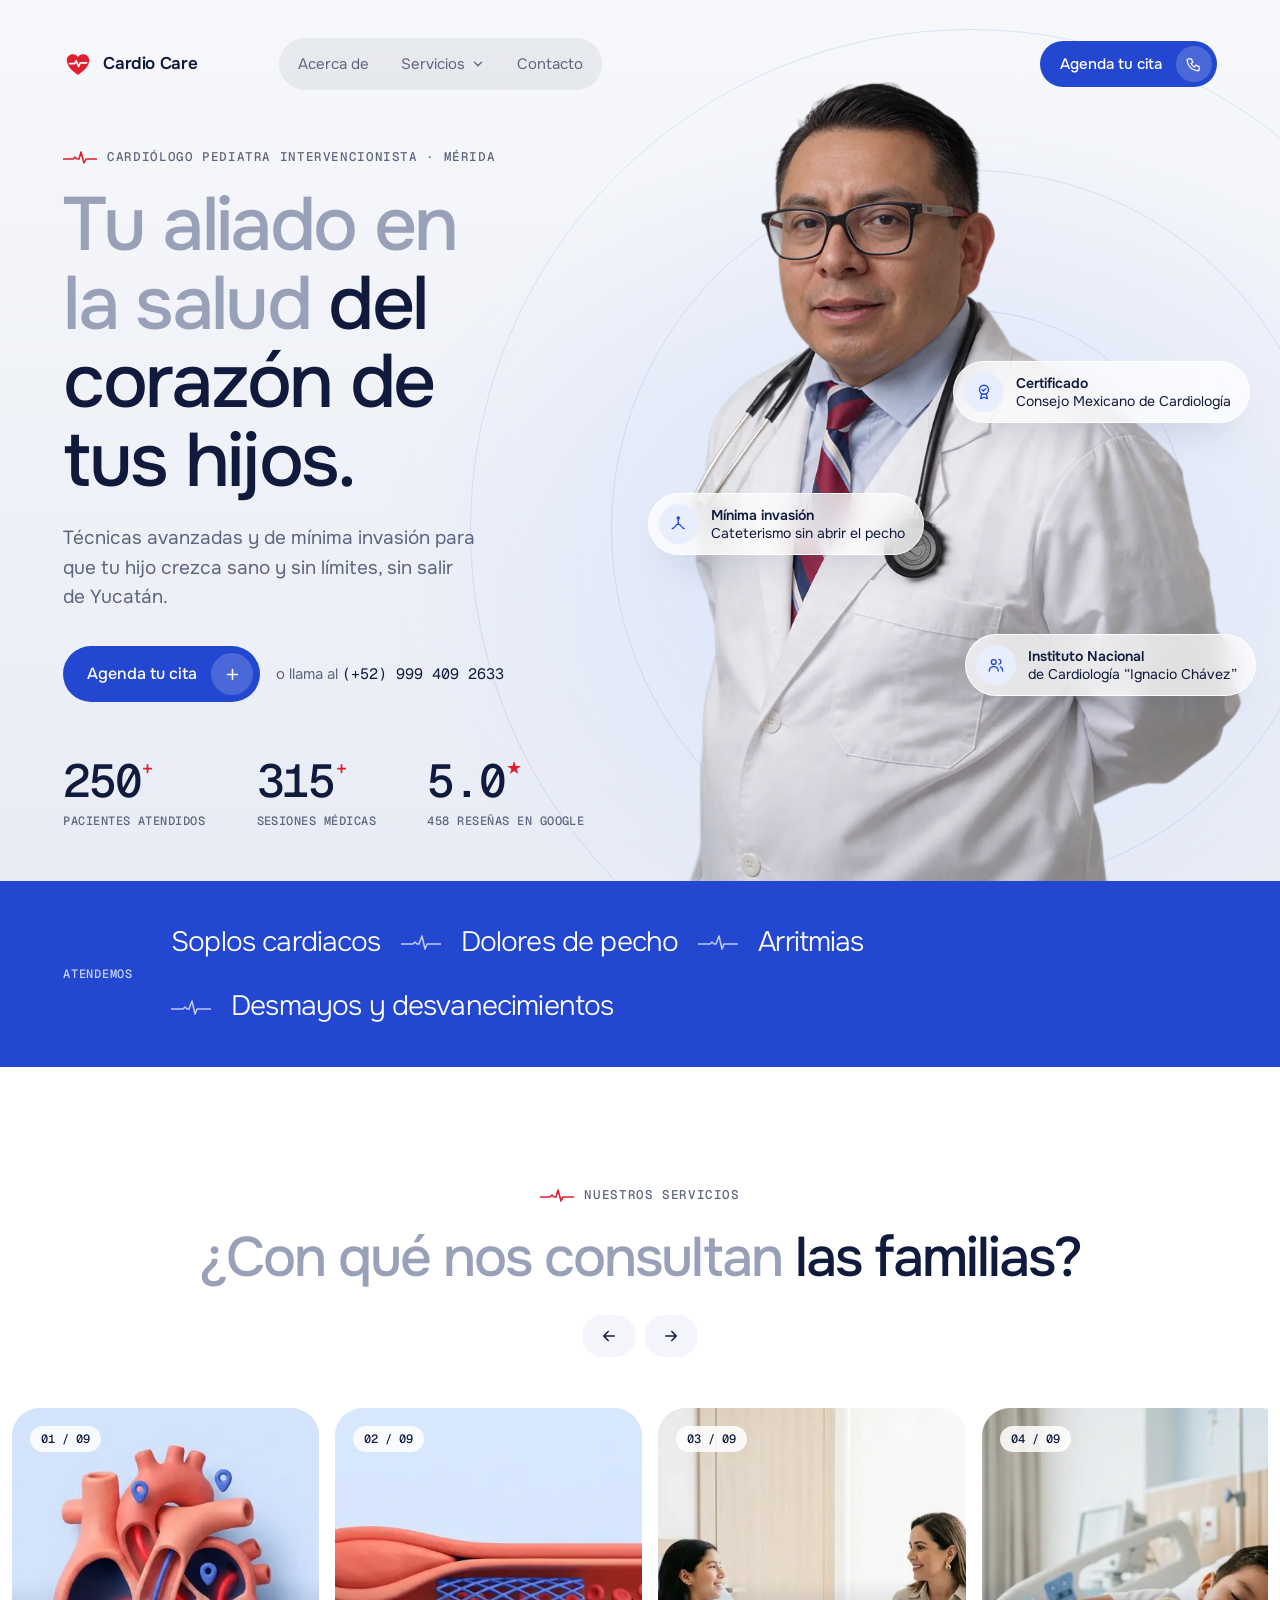
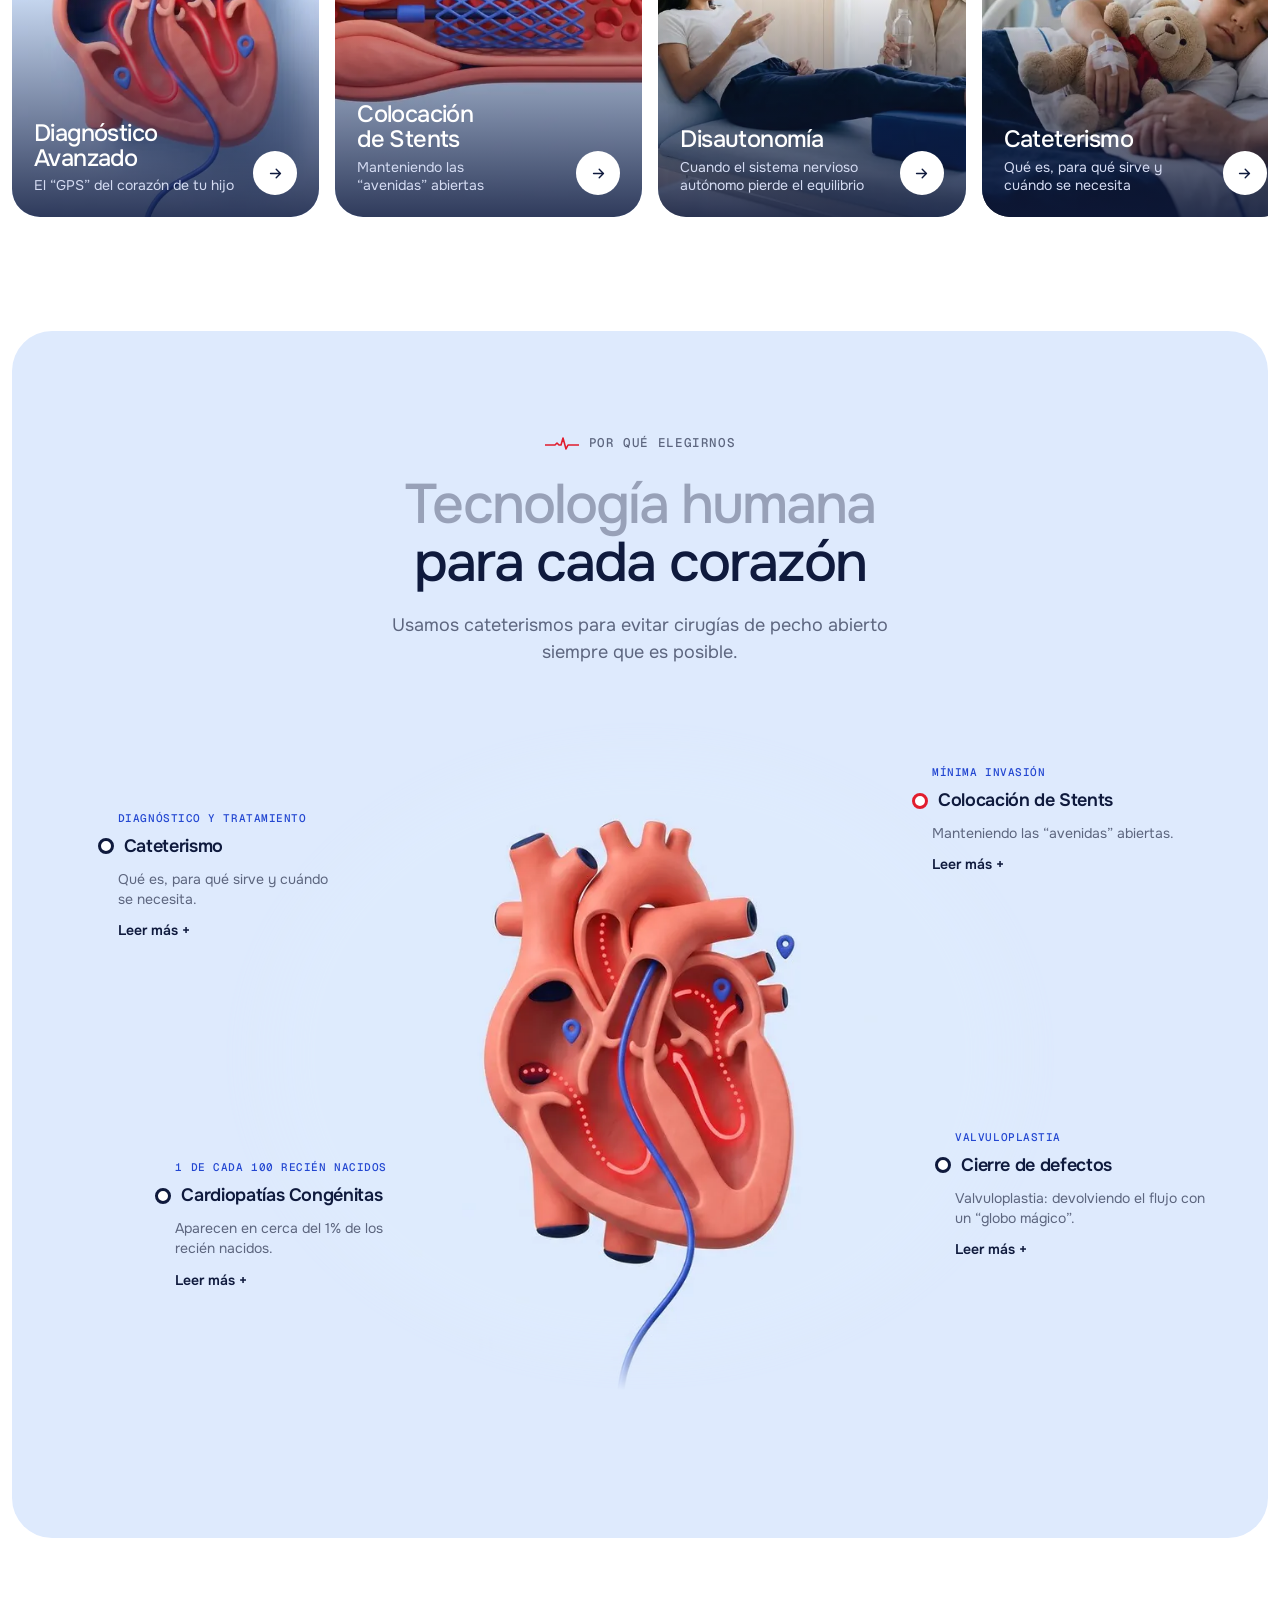
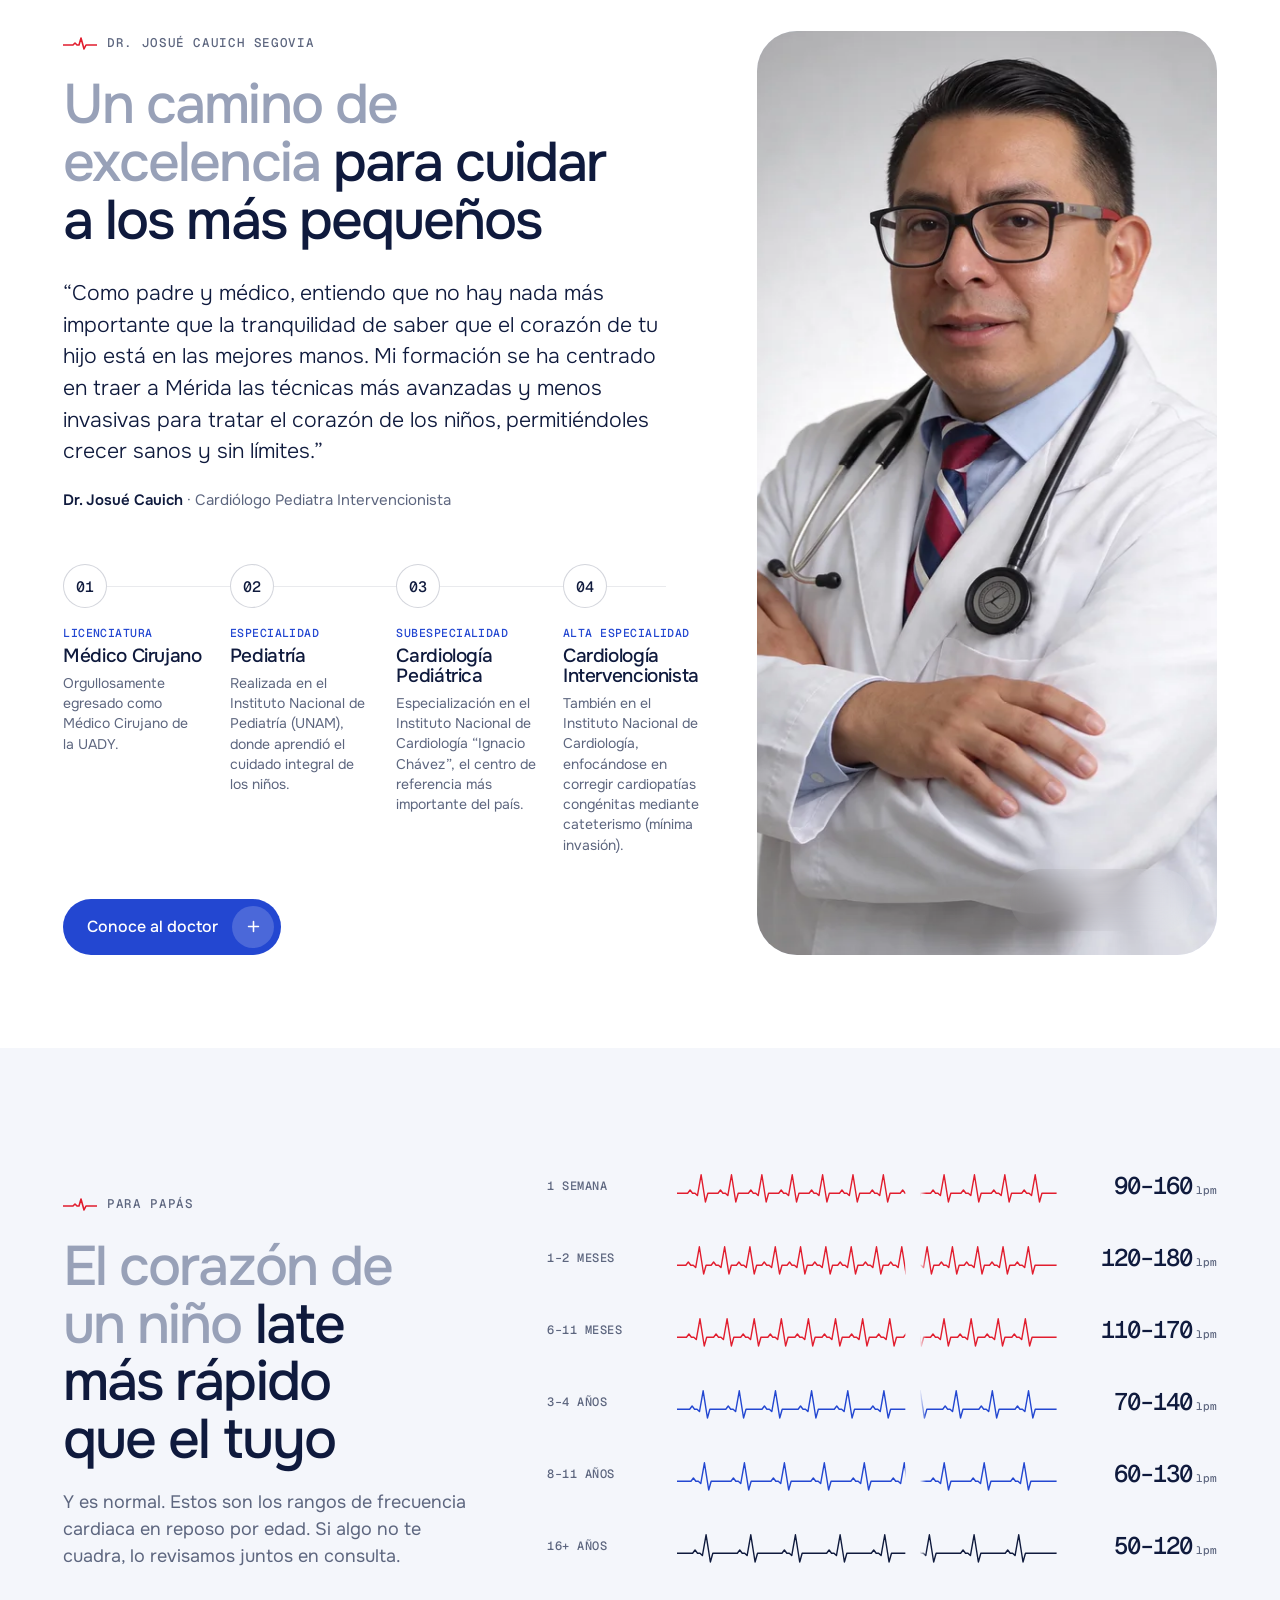
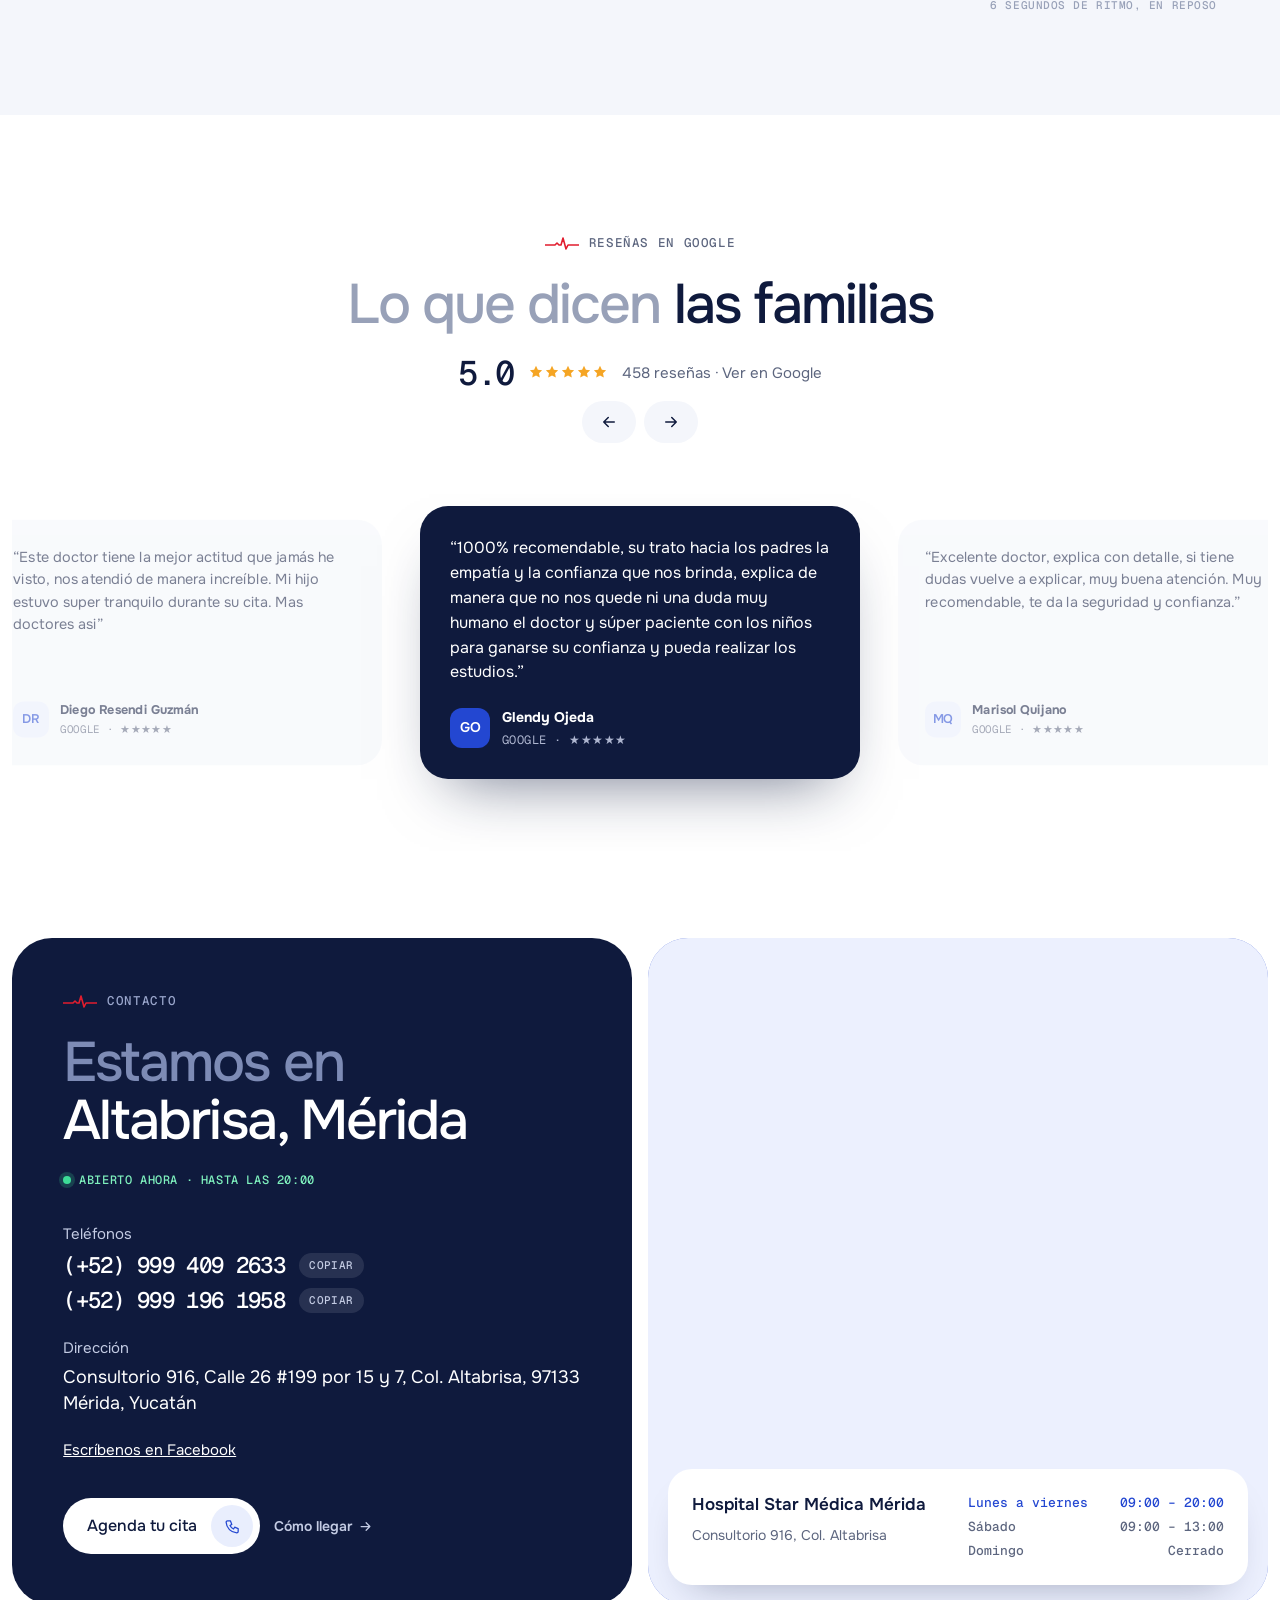
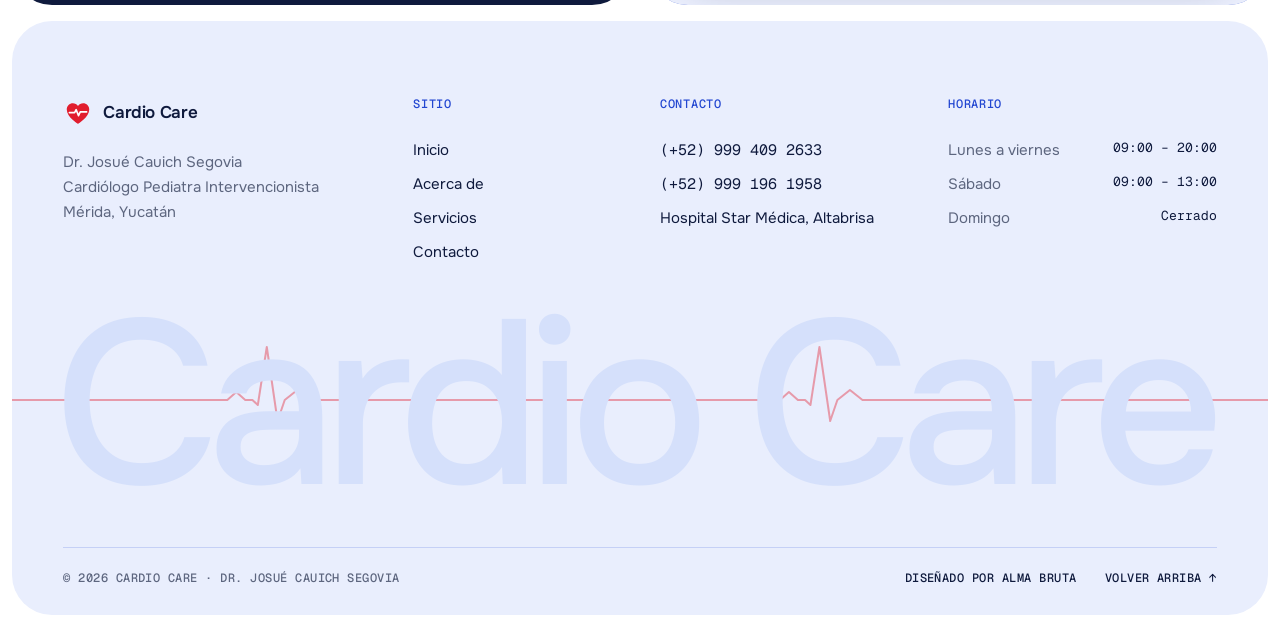
==== commit f203b980: "Mobile: cinta Atendemos en lista, corazón entero, doctor centrado, footer en dos columnas Co-Authore" ====
--- a/index.html
+++ b/index.html
@@ -561,10 +561,23 @@
 @media (prefers-reduced-motion:no-preference){
   .js-rv [data-r]{opacity:0;translate:0 42px;transition:opacity 1s cubic-bezier(.22,1,.36,1),translate 1.2s cubic-bezier(.22,1,.36,1);transition-delay:calc(var(--rd,0) * 90ms)}
   .js-rv [data-r].in-v{opacity:1;translate:0 0}
-  .js-rv .stage > img[data-r]{translate:-50% -50%}
   .js-rv .rv[data-r]{transition:opacity 1s cubic-bezier(.22,1,.36,1),translate 1.2s cubic-bezier(.22,1,.36,1),scale .7s var(--ease),background-color .6s var(--ease),color .6s var(--ease),box-shadow .6s var(--ease)}
   .js-rv .rv[data-r]:not(.on).in-v{opacity:.55}
   [data-px]{scale:1.14;translate:0 var(--py,0px);will-change:translate}
+}
+/* mobile: cinta Atendemos, hero, footer */
+@media (max-width:860px){
+  .band{gap:14px;padding-block:28px 10px}
+  .band ul{display:block;width:100%;font-size:21px}
+  .band li{display:flex;justify-content:space-between;align-items:center;gap:16px;padding:15px 0;border-top:1px solid rgba(255,255,255,.2)}
+  .band li::before,.band li + li::before{content:"";order:2;flex-shrink:0;width:40px;height:16px;background:url("data:image/svg+xml,%3Csvg xmlns='http://www.w3.org/2000/svg' viewBox='0 0 40 16'%3E%3Cpath d='M0 10h12l2-2 2 2h2l3-8 3 13 2-5h14' fill='none' stroke='%23fff' stroke-opacity='.7' stroke-width='1.6' stroke-linejoin='round'/%3E%3C/svg%3E") no-repeat}
+  .hero .v{margin-right:0}
+  .hero .doc{translate:-46% 0}
+}
+@media (max-width:560px){
+  .ftop{grid-template-columns:.8fr 1.2fr;gap:36px 16px}
+  .ftop a[href^="tel"]{white-space:nowrap;font-size:13.5px}
+  .ftop > .fbrand,.ftop > div:last-child{grid-column:1/-1}
 }
 </style>
 </head>
@@ -1218,7 +1231,7 @@
 function reveal(){
   if(RM.matches||!("IntersectionObserver" in window))return;
   document.documentElement.classList.add("js-rv");
-  const SEL="section:not(.hero) > .lbl, section:not(.hero) .h2, .sub, .center .score, .arrows, .car, .rv, .stage > img, .stage .co, .about blockquote, .about .who, .about .t > .btn, .steps > *, .about .ph, .lane, .papas .note, .certs li, .pillars > *, .prose > *, .groups > *, .help .t > *, .help .im, .calls > *, .cinfo > *, .cmap, .ftop > *, .fwm, .contact .t > *, .map, .tablewrap";
+  const SEL="section:not(.hero) > .lbl, section:not(.hero) .h2, .sub, .center .score, .arrows, .car, .rv, .stage .co, .about blockquote, .about .who, .about .t > .btn, .steps > *, .about .ph, .lane, .papas .note, .certs li, .pillars > *, .prose > *, .groups > *, .help .t > *, .help .im, .calls > *, .cinfo > *, .cmap, .ftop > *, .fwm, .contact .t > *, .map, .tablewrap";
   const els=[...main.querySelectorAll(SEL)].filter(e=>!e.closest(".hero,.phead,.rise")&&!e.classList.contains("rise"));
   const io=new IntersectionObserver(es=>es.forEach(en=>{if(en.isIntersecting){en.target.classList.add("in-v");io.unobserve(en.target)}}),{rootMargin:"0px 0px -8% 0px",threshold:.08});
   els.forEach(e=>{const sib=[...e.parentElement.children].filter(x=>els.includes(x));e.style.setProperty("--rd",Math.min(sib.indexOf(e),6));e.setAttribute("data-r","");io.observe(e)});
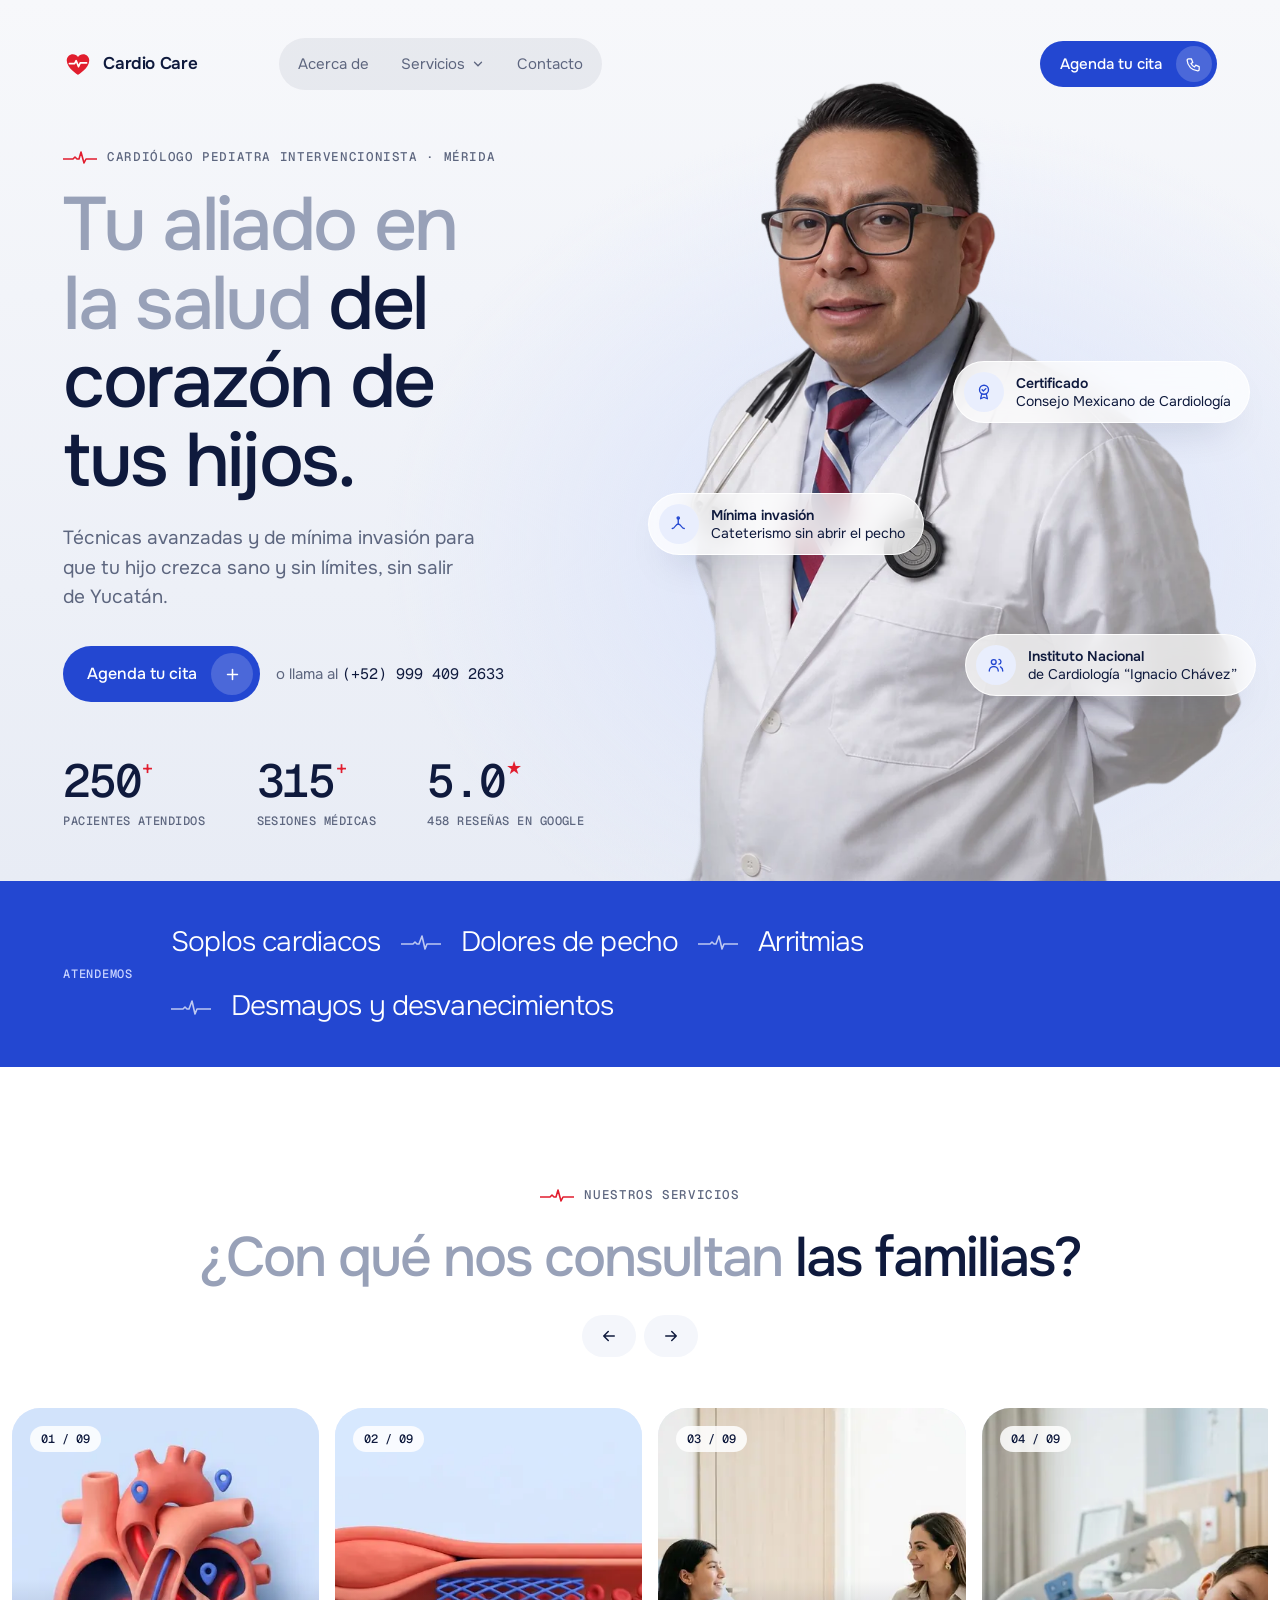
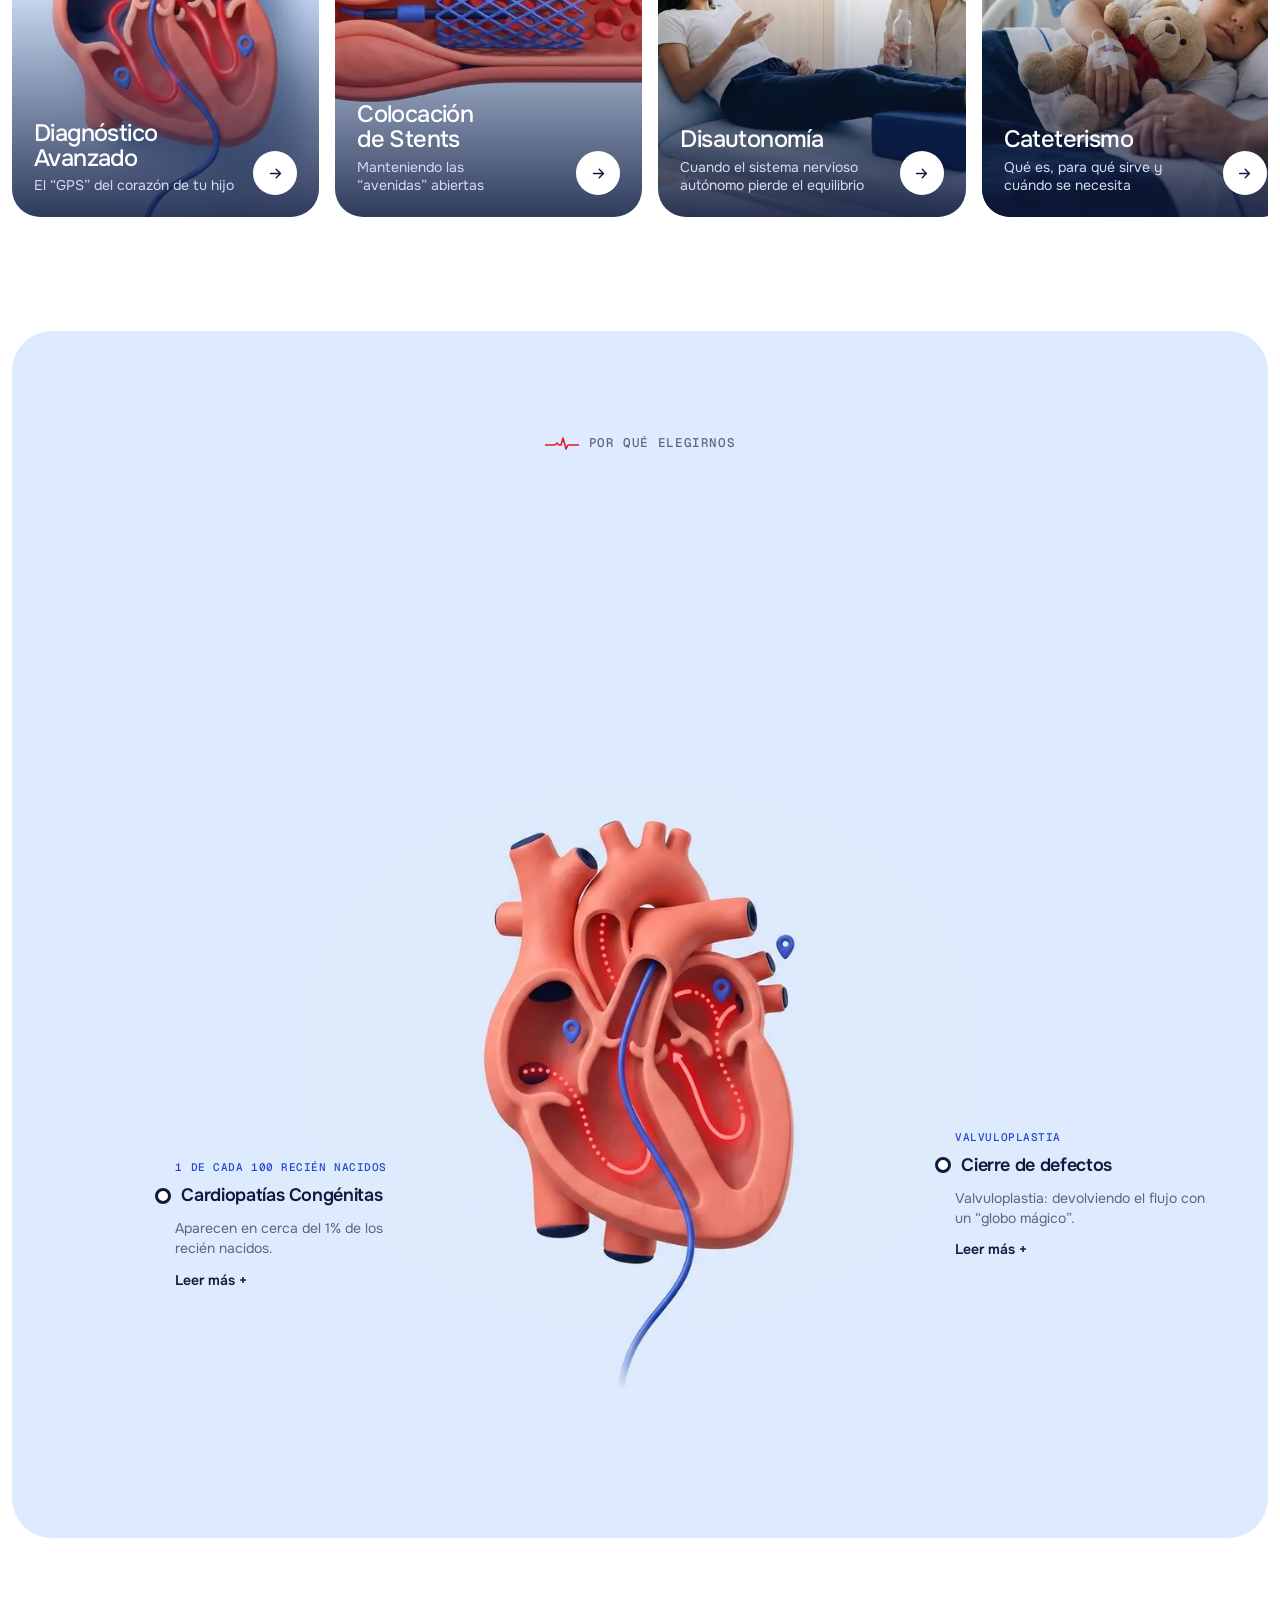
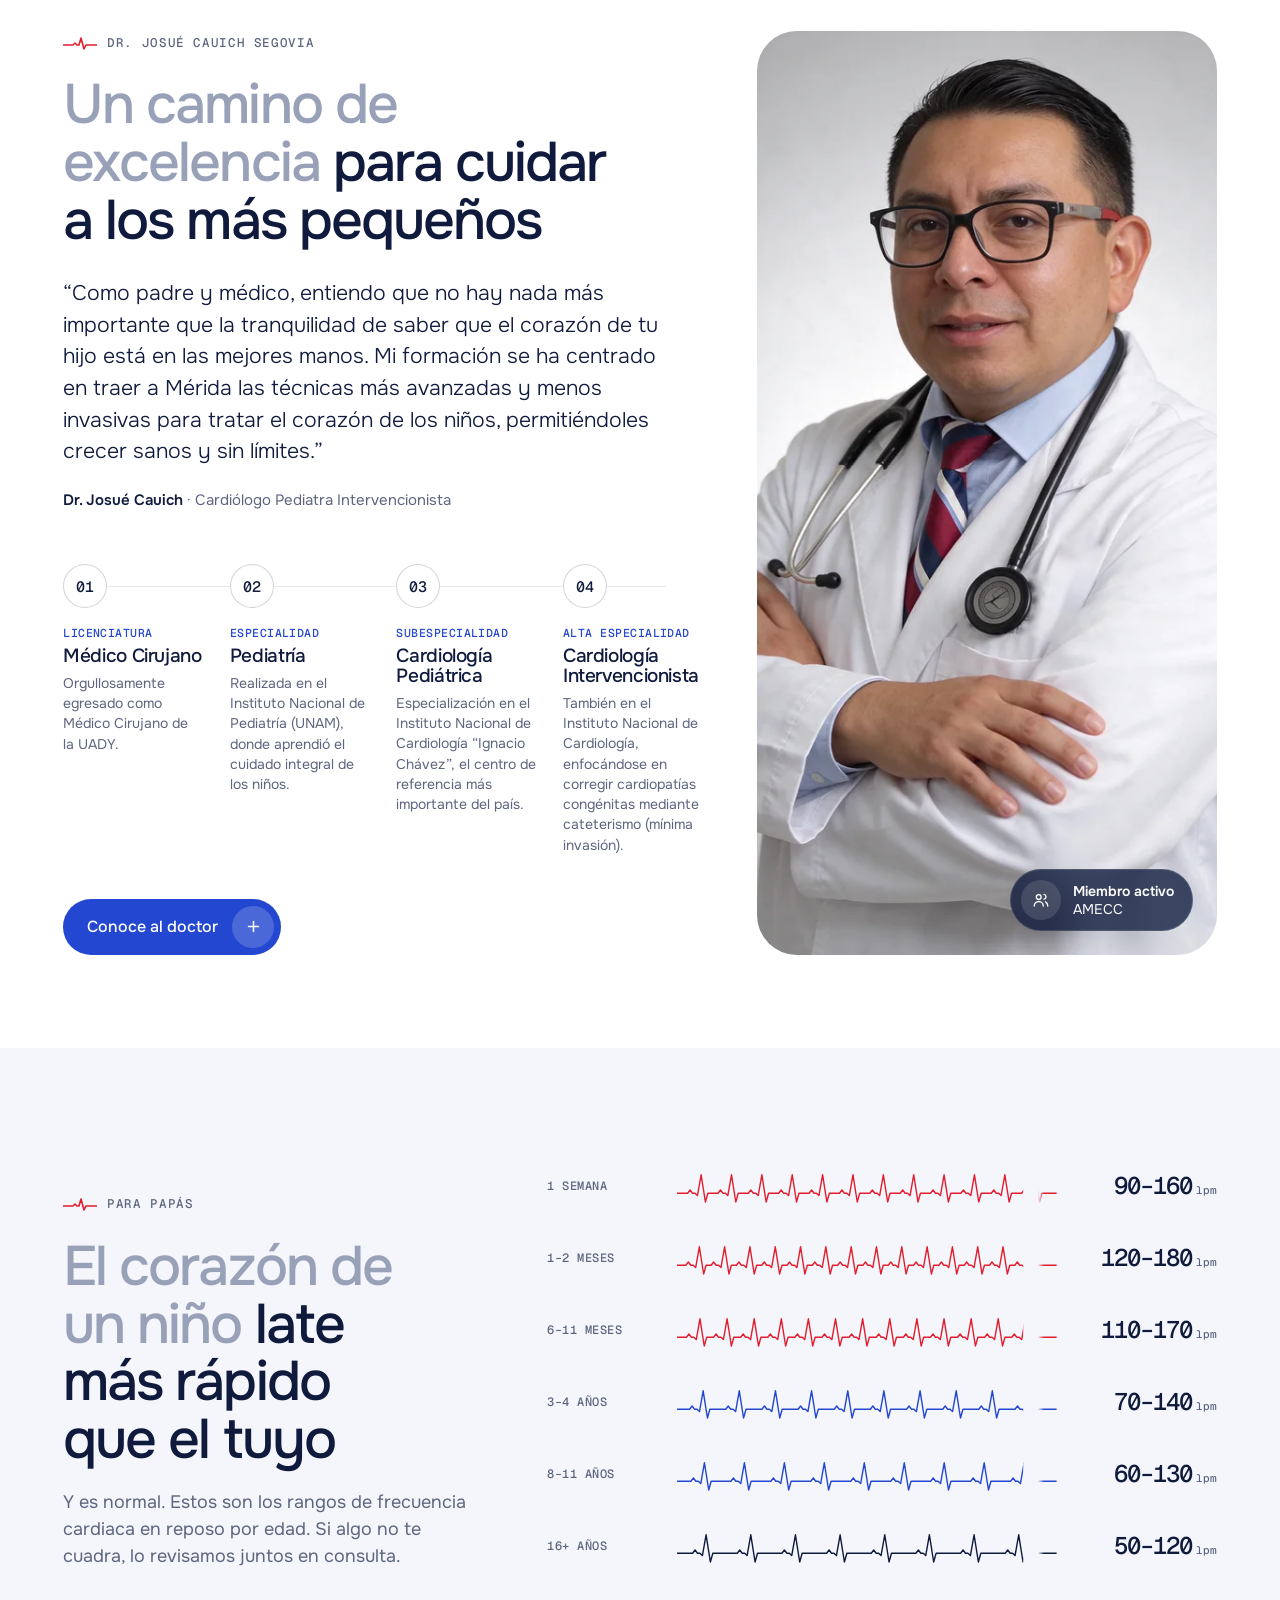
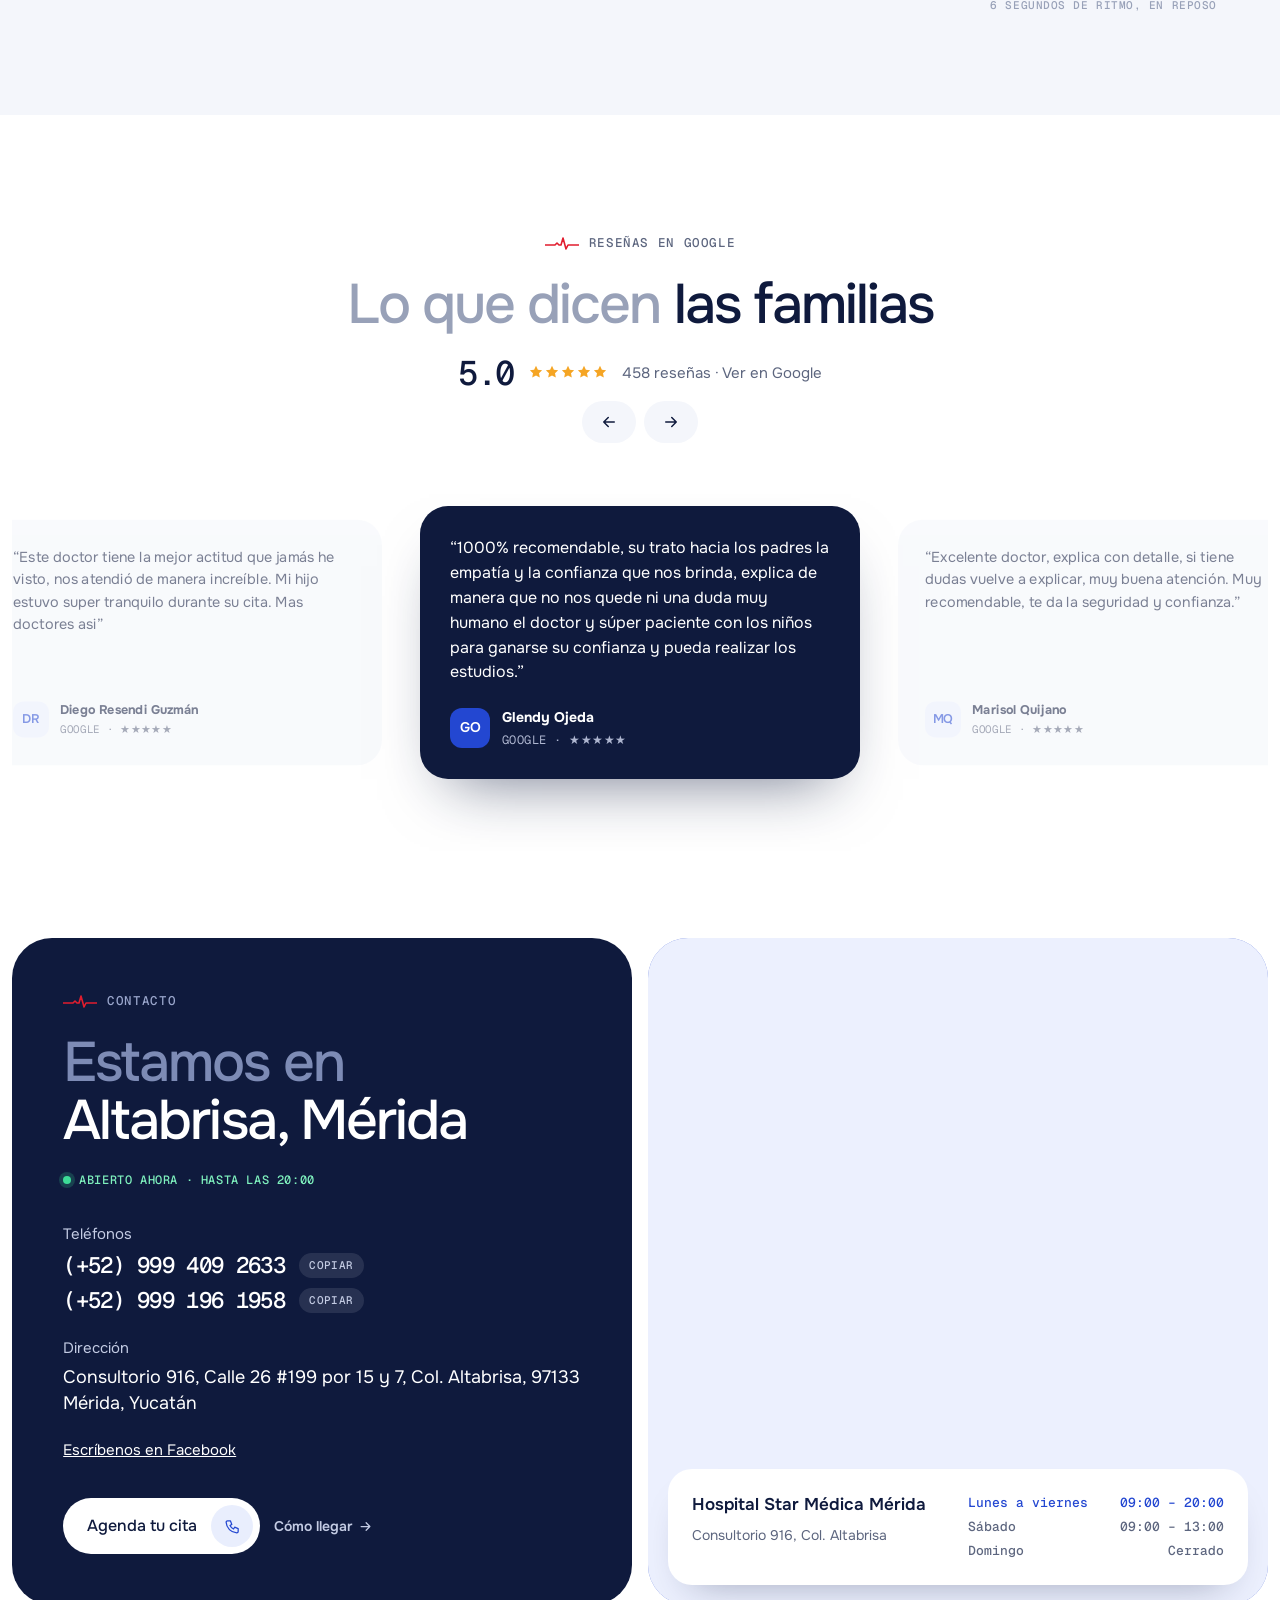
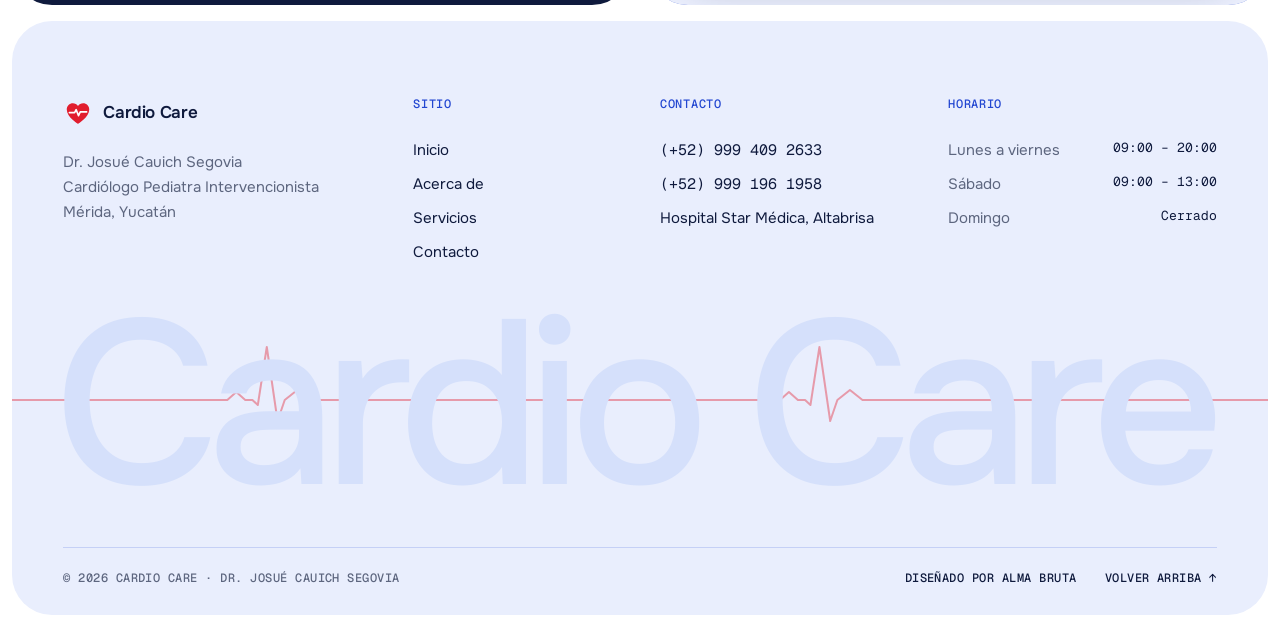
==== commit 7694cd37: "Sonar en el banner y en mobile, horario del footer alineado con Contacto, reseñas en mobile con las " ====
--- a/index.html
+++ b/index.html
@@ -513,7 +513,12 @@
 }
 @keyframes sonar{0%{scale:.28;opacity:0}18%{opacity:.85}70%{opacity:.35}100%{scale:1;opacity:0}}
 @keyframes ecgscroll{to{transform:translateX(var(--d))}}
-@media (max-width:1100px){.sonar{display:none}}
+.sonar.hs{top:58%;width:1000px;z-index:0;border-color:color-mix(in oklab,var(--c) 40%,transparent)}
+@media (max-width:1100px){
+  .sonar.hs{width:640px}
+  .stage .sonar{position:relative;left:auto;top:auto;translate:none;grid-row:1;grid-column:1/-1;place-self:center;width:min(560px,112%)}
+  .stage > img{grid-row:1;position:relative;left:auto;top:auto;z-index:1}
+}
 
 /* ---------- menú de servicios ---------- */
 .has-mega{position:static}
@@ -579,6 +584,12 @@
   .ftop a[href^="tel"]{white-space:nowrap;font-size:13.5px}
   .ftop > .fbrand,.ftop > div:last-child{grid-column:1/-1}
 }
+@media (max-width:560px){
+  .ftop .hr{display:grid;grid-template-columns:.8fr 1.2fr;column-gap:16px}
+  .rv{width:66vw;scale:.94}
+  .rv:not(.on),.js-rv .rv[data-r]:not(.on).in-v{opacity:1;background:var(--ice)}
+  .rc{padding-inline:calc(50% - 33vw)}
+}
 </style>
 </head>
 <body>
@@ -616,7 +627,7 @@
     </div>
   </div>
   <div class="v">
-    <div class="rings" aria-hidden="true"></div>
+    <span class="sonar hs" style="--i:0" aria-hidden="true"></span><span class="sonar hs" style="--i:1" aria-hidden="true"></span><span class="sonar hs" style="--i:2" aria-hidden="true"></span>
     <img src="/img/dr-cut.webp" alt="El Dr. Josué Cauich Segovia, cardiólogo pediatra, con bata blanca" decoding="async" class="doc" fetchpriority="high">
     <div class="float f1"><span class="ic"><svg viewBox="0 0 24 24" fill="none" stroke="currentColor" stroke-width="1.8" stroke-linecap="round" stroke-linejoin="round"><circle cx="12" cy="9" r="6"/><path d="m9 14.5-1.5 6.5L12 19l4.5 2L15 14.5"/><path d="m9.5 9 1.7 1.7L14.5 7.5"/></svg></span><span><b>Certificado</b>Consejo Mexicano de Cardiología</span></div>
     <div class="float f2"><span class="ic"><svg viewBox="0 0 24 24" fill="none" stroke="currentColor" stroke-width="1.8" stroke-linecap="round" stroke-linejoin="round"><path d="M3 18c4 0 4-6 8-6s4 6 8 6"/><path d="M11 12V4"/><circle cx="11" cy="4" r="1.5"/></svg></span><span><b>Mínima invasión</b>Cateterismo sin abrir el pecho</span></div>
@@ -1015,7 +1026,7 @@
     </div>
   </div>
   <div class="v">
-    <div class="rings" aria-hidden="true"></div>
+    <span class="sonar hs" style="--i:0" aria-hidden="true"></span><span class="sonar hs" style="--i:1" aria-hidden="true"></span><span class="sonar hs" style="--i:2" aria-hidden="true"></span>
     ${im("dr-cut","El Dr. Josué Cauich Segovia, cardiólogo pediatra, con bata blanca",'class="doc" fetchpriority="high"')}
     <div class="float f1"><span class="ic">${I.seal}</span><span><b>Certificado</b>Consejo Mexicano de Cardiología</span></div>
     <div class="float f2"><span class="ic">${I.cath}</span><span><b>Mínima invasión</b>Cateterismo sin abrir el pecho</span></div>
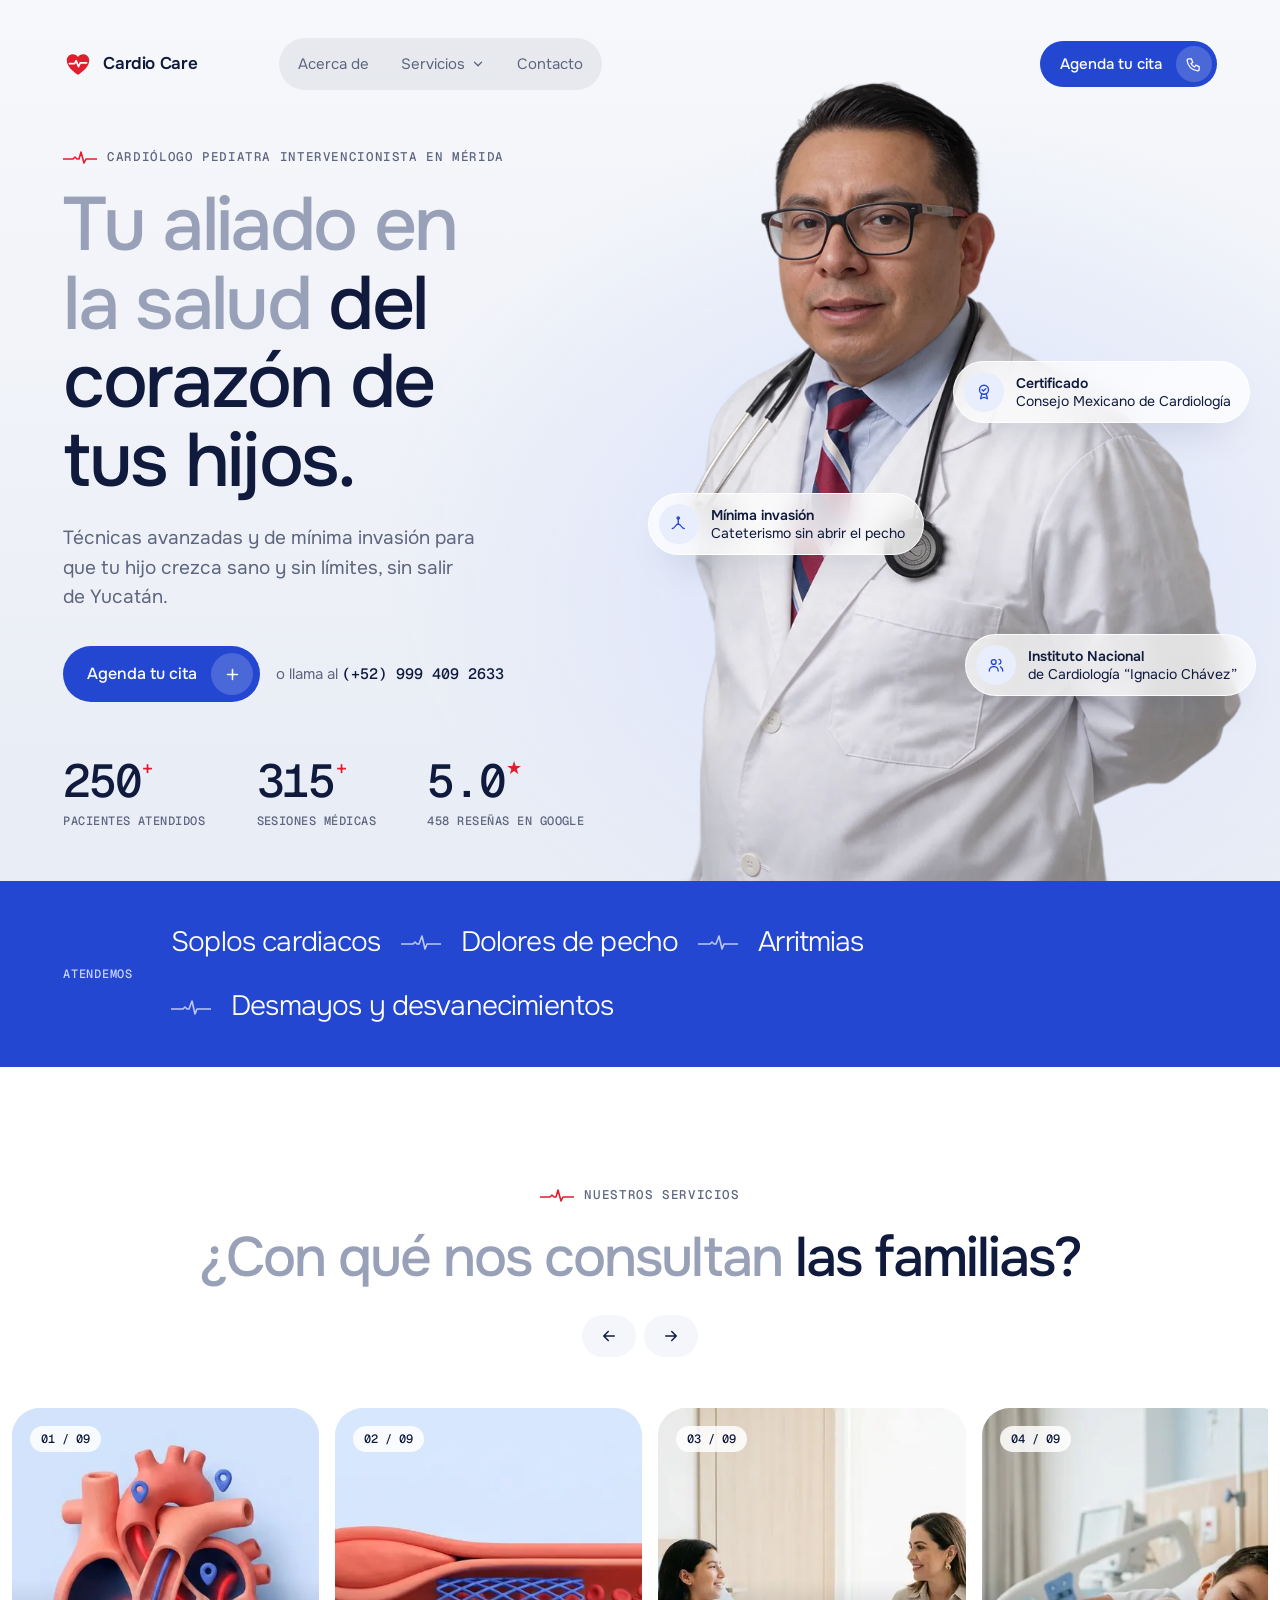
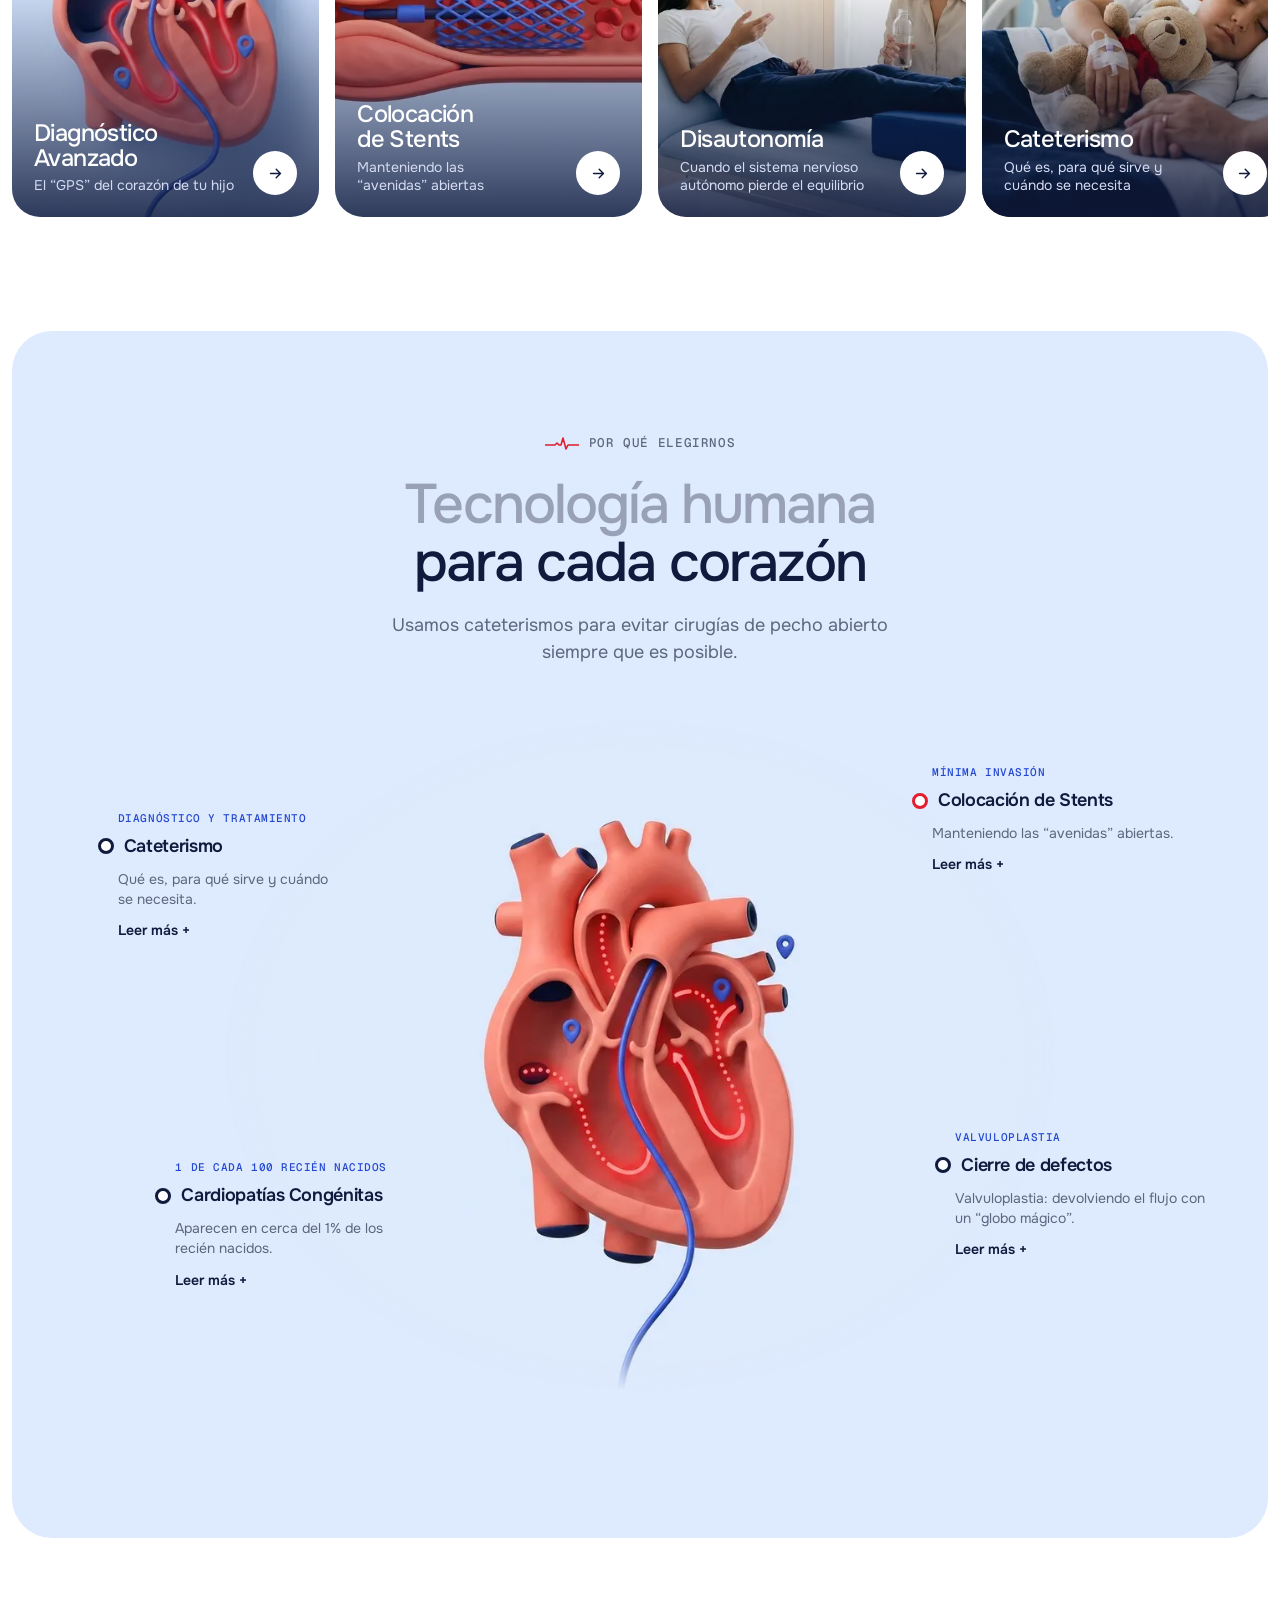
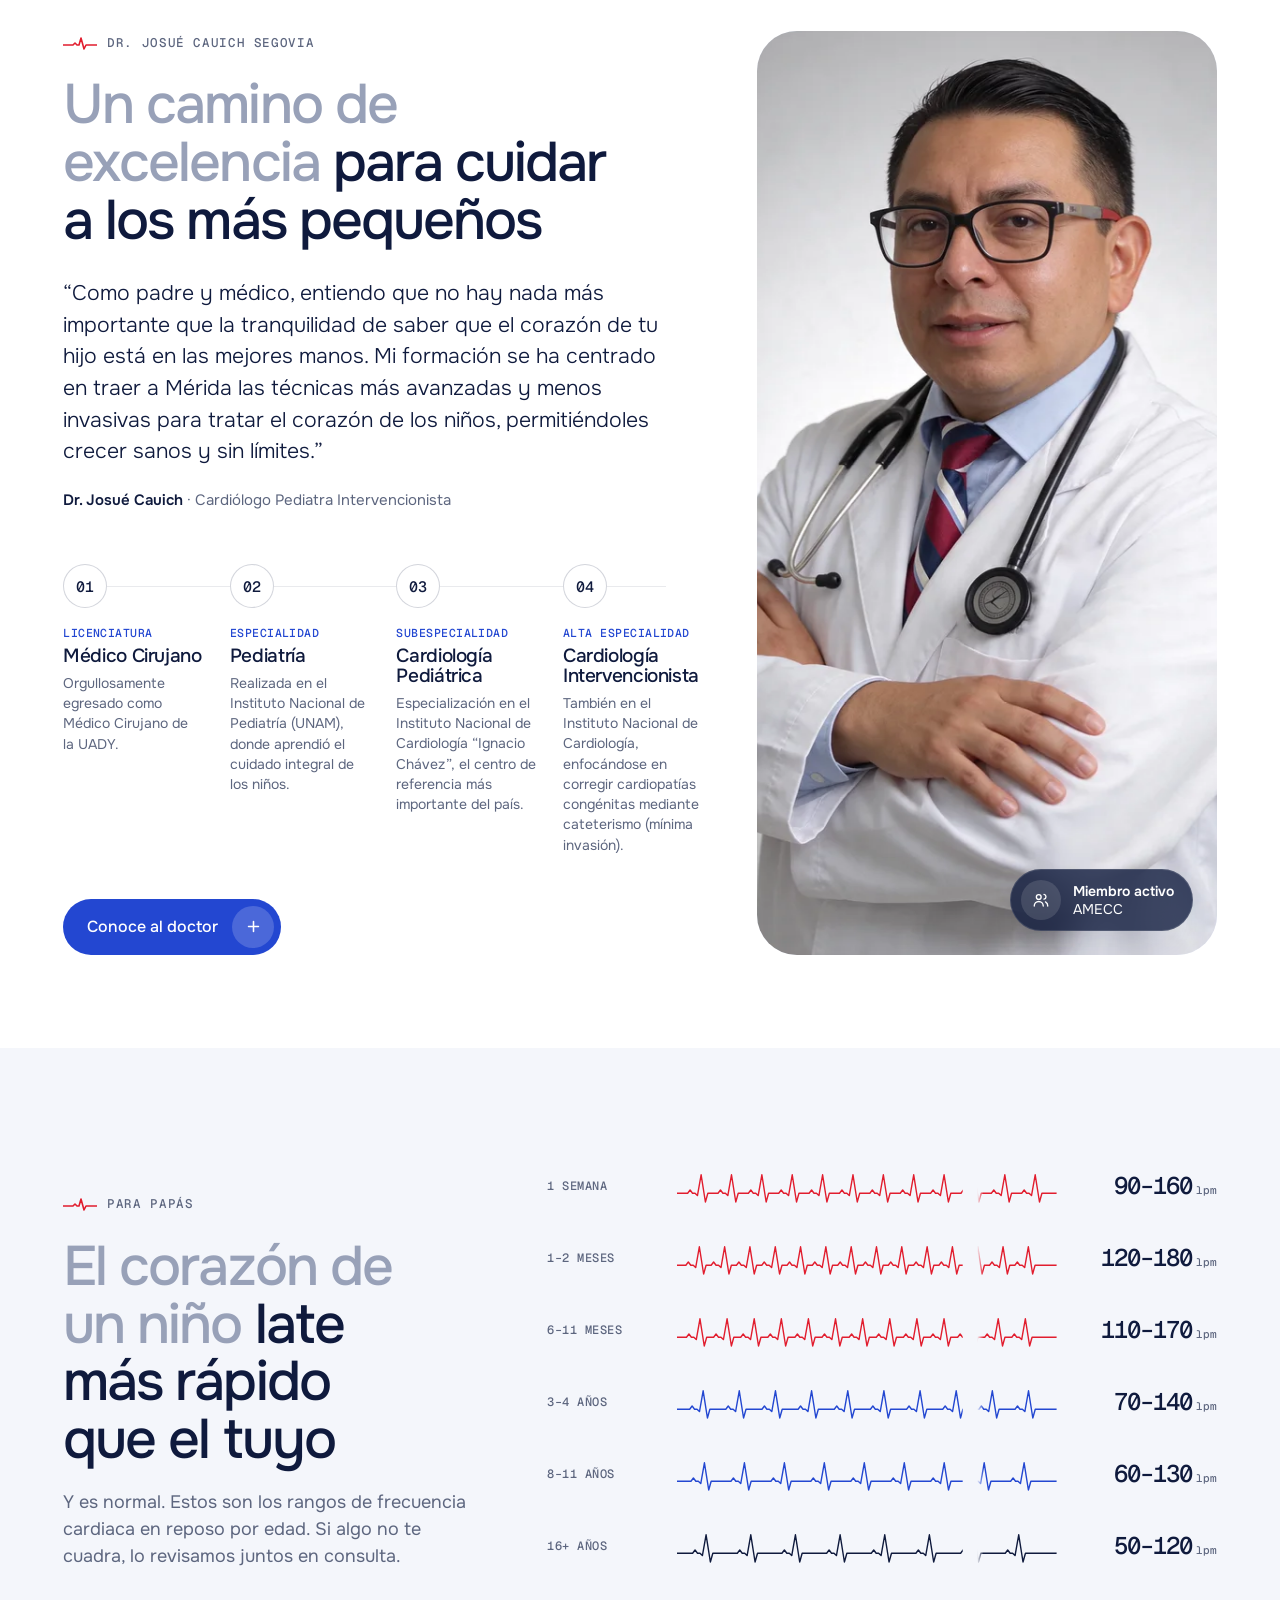
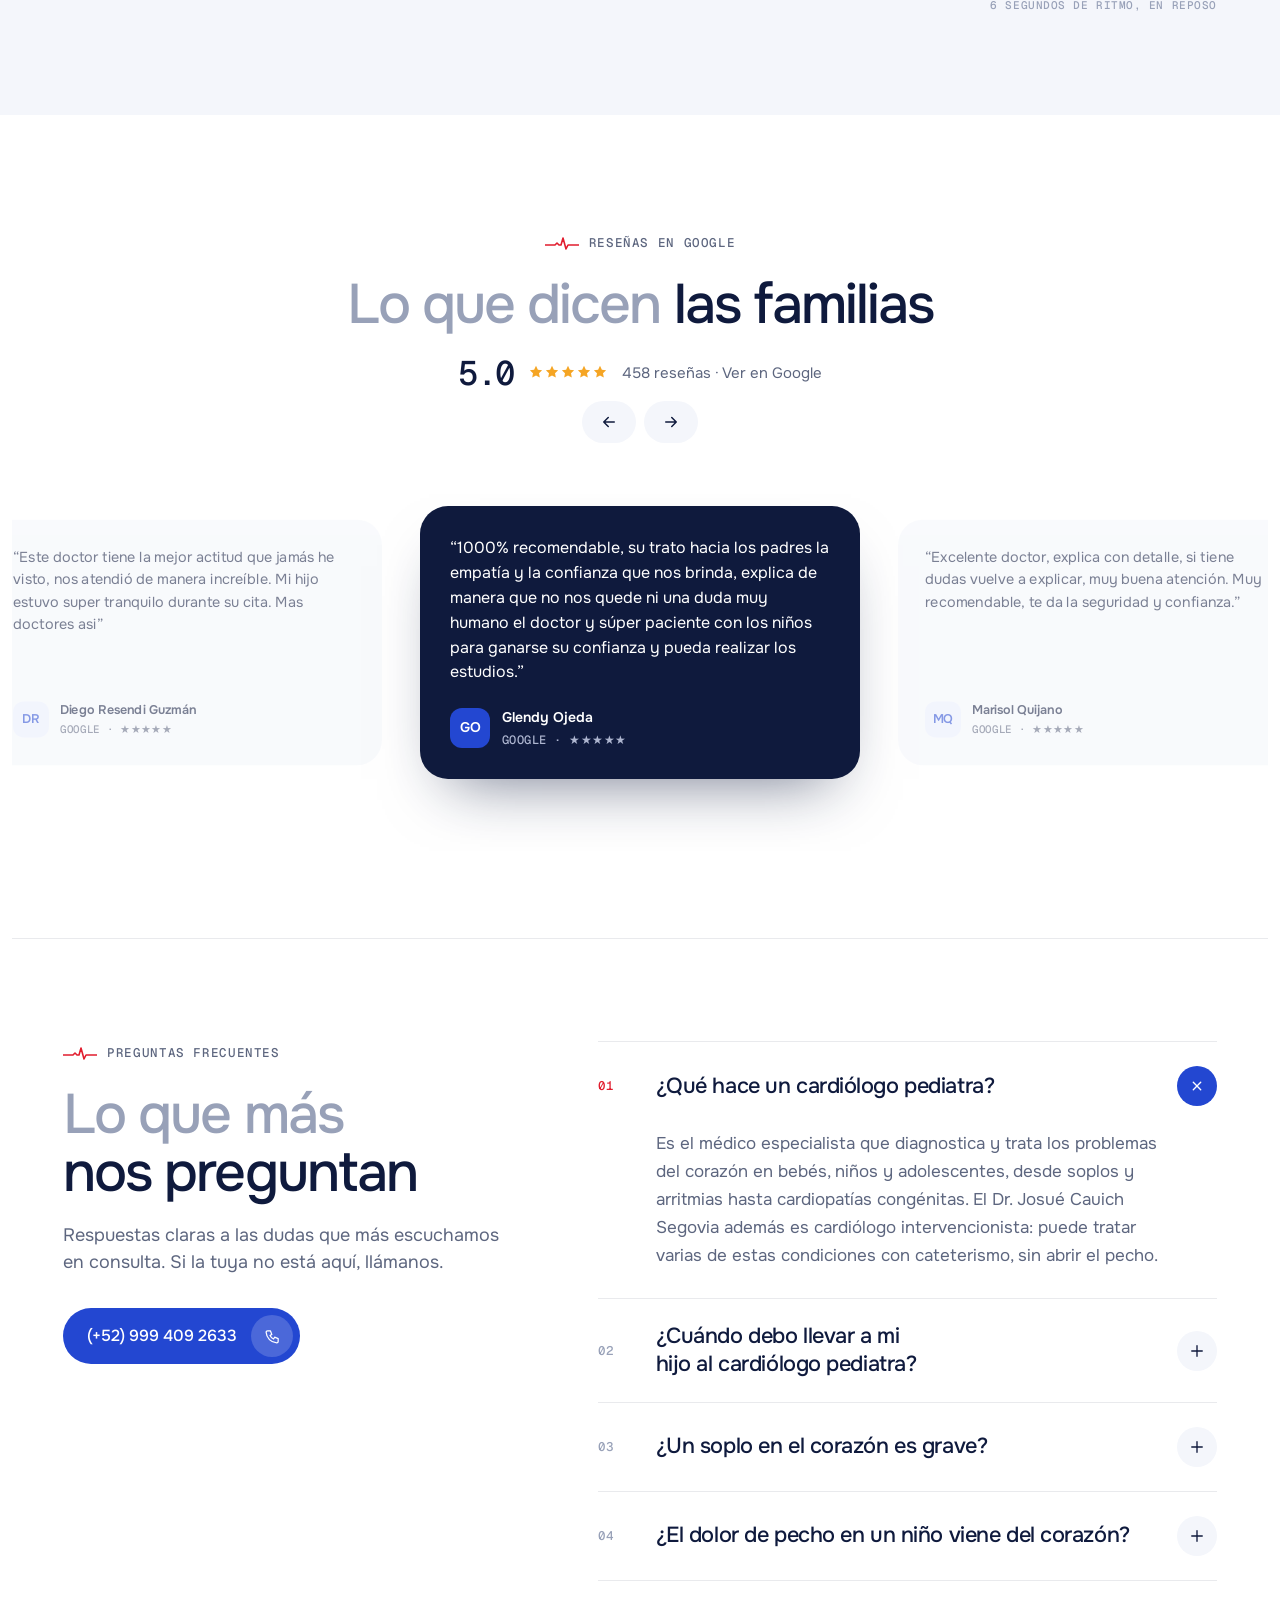
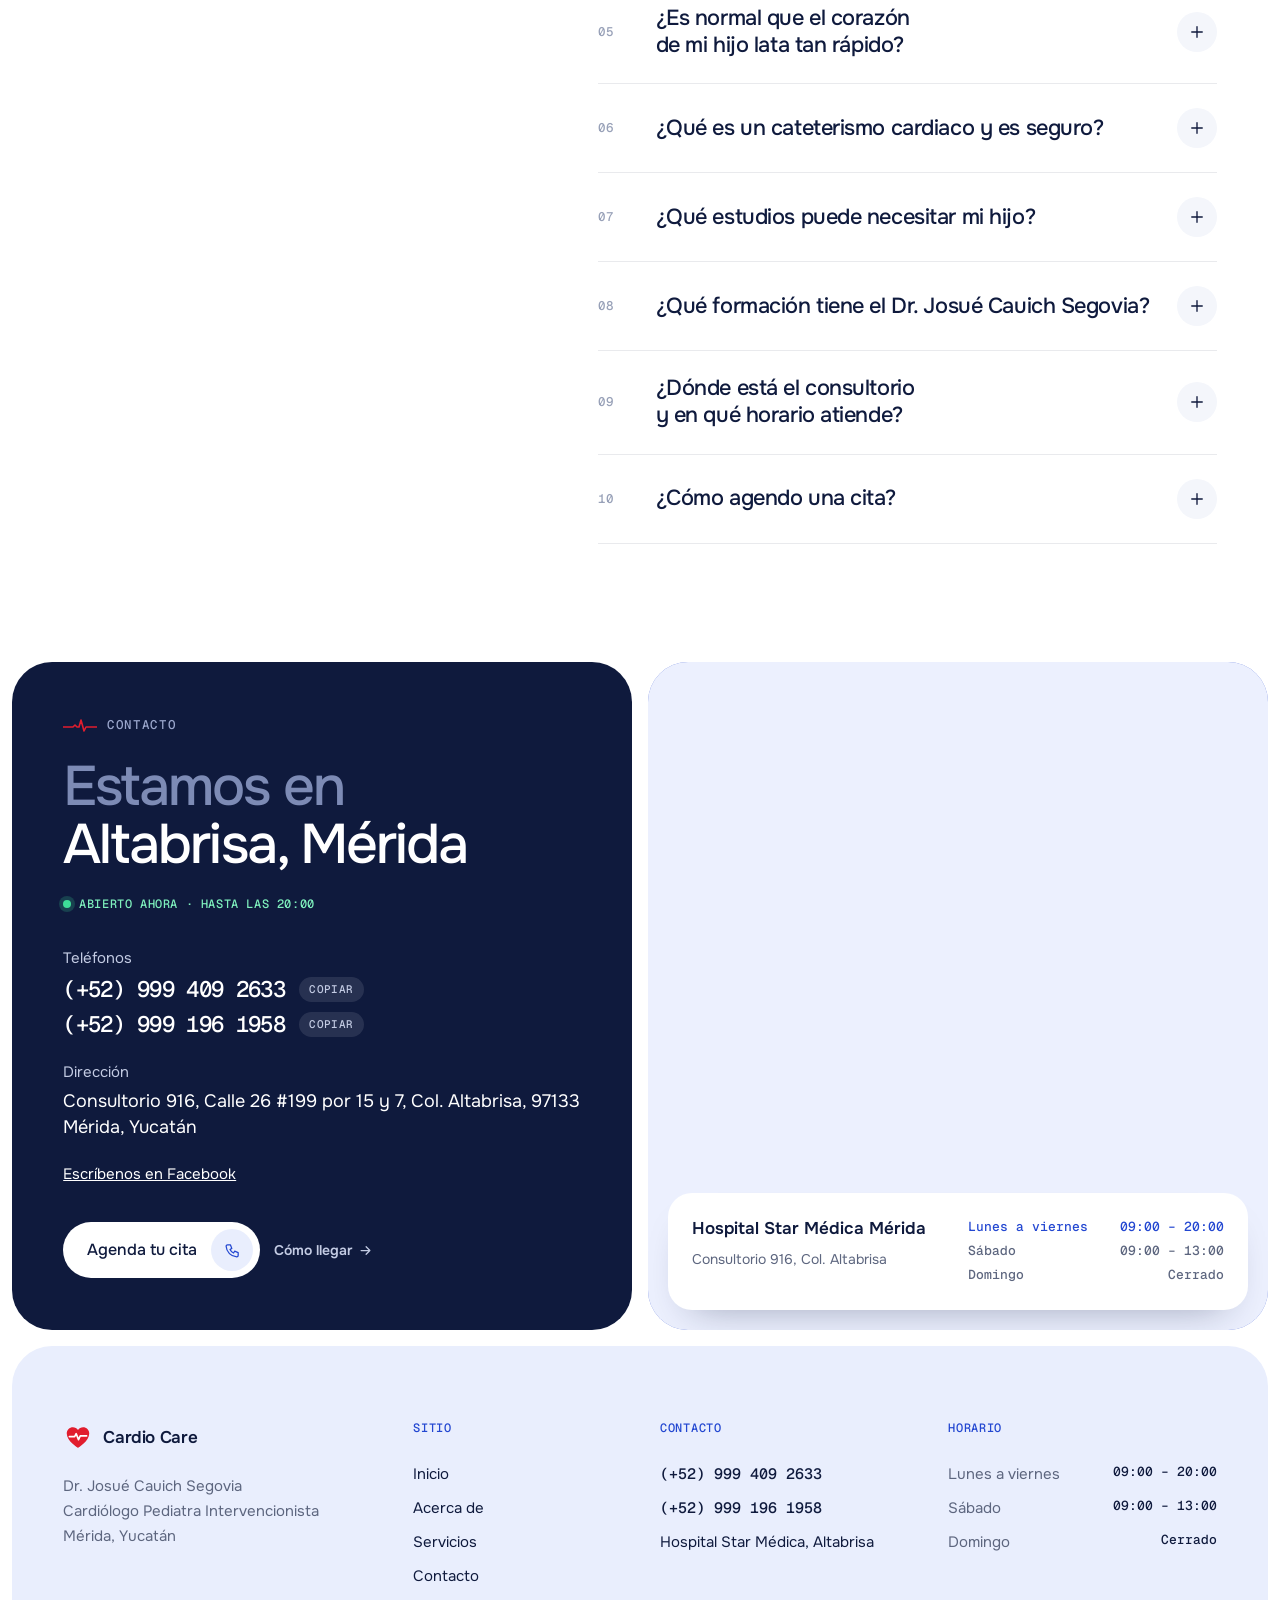
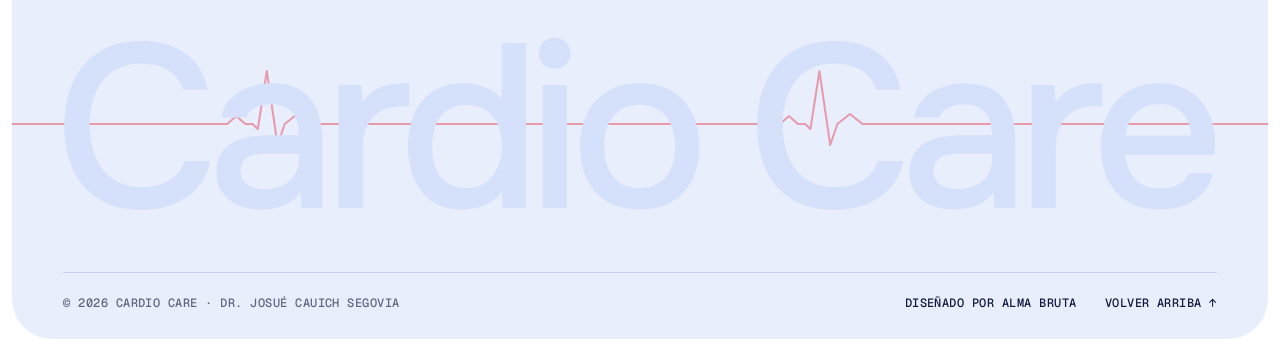
==== commit 12c0b83f: "SEO y AEO: preguntas frecuentes, datos estructurados completos, fuentes propias sin salto de diseño " ====
--- a/index.html
+++ b/index.html
@@ -5,7 +5,11 @@
 <meta name="viewport" content="width=device-width, initial-scale=1, viewport-fit=cover">
 <title>Cardiólogo Pediatra en Mérida · Dr. Josué Cauich Segovia | Cardio Care</title>
 <meta name="description" content="Dr. Josué Cauich Segovia, cardiólogo pediatra intervencionista en Mérida, Yucatán. Soplos, arritmias, cardiopatías congénitas y cateterismo. Consultorio en Star Médica Altabrisa.">
+<meta name="robots" content="index, follow, max-image-preview:large, max-snippet:-1">
 <link rel="canonical" href="https://cardiocare-sigma.vercel.app/">
+<link rel="alternate" hreflang="es-MX" href="https://cardiocare-sigma.vercel.app/">
+<meta name="author" content="Dr. Josué Cauich Segovia">
+<meta name="geo.region" content="MX-YUC"><meta name="geo.placename" content="Mérida"><meta name="geo.position" content="21.0160689;-89.5849652"><meta name="ICBM" content="21.0160689, -89.5849652">
 <meta name="theme-color" content="#2347D1">
 <link rel="icon" href="/favicon.svg" type="image/svg+xml">
 <link rel="apple-touch-icon" href="/apple-touch-icon.png">
@@ -16,16 +20,20 @@
 <meta property="og:description" content="Dr. Josué Cauich Segovia, cardiólogo pediatra intervencionista en Mérida, Yucatán. Soplos, arritmias, cardiopatías congénitas y cateterismo. Consultorio en Star Médica Altabrisa.">
 <meta property="og:url" content="https://cardiocare-sigma.vercel.app/">
 <meta property="og:image" content="https://cardiocare-sigma.vercel.app/og.jpg">
+<meta property="og:image:alt" content="Cardiólogo Pediatra en Mérida · Dr. Josué Cauich Segovia | Cardio Care">
 <meta name="twitter:card" content="summary_large_image">
-<link rel="preconnect" href="https://fonts.googleapis.com"><link rel="preconnect" href="https://fonts.gstatic.com" crossorigin>
-<link rel="preload" as="style" href="https://fonts.googleapis.com/css2?family=Onest:wght@300;400;500;600&family=Geist+Mono:wght@500&display=swap">
-<link href="https://fonts.googleapis.com/css2?family=Onest:wght@300;400;500;600&family=Geist+Mono:wght@500&display=swap" rel="stylesheet" media="print" onload="this.media='all'">
-<noscript><link href="https://fonts.googleapis.com/css2?family=Onest:wght@300;400;500;600&family=Geist+Mono:wght@500&display=swap" rel="stylesheet"></noscript>
+<meta name="twitter:title" content="Cardiólogo Pediatra en Mérida · Dr. Josué Cauich Segovia | Cardio Care">
+<meta name="twitter:description" content="Dr. Josué Cauich Segovia, cardiólogo pediatra intervencionista en Mérida, Yucatán. Soplos, arritmias, cardiopatías congénitas y cateterismo. Consultorio en Star Médica Altabrisa.">
+<meta name="twitter:image" content="https://cardiocare-sigma.vercel.app/og.jpg">
+<link rel="preload" as="font" type="font/woff2" href="/fonts/onest-latin.woff2" crossorigin>
+<link rel="preload" as="font" type="font/woff2" href="/fonts/geist-mono-500-latin.woff2" crossorigin>
 <link rel="preload" as="image" href="/img/dr-cut.webp" fetchpriority="high">
-<script type="application/ld+json">{"@context": "https://schema.org", "@graph": [{"@type": "Physician", "@id": "https://cardiocare-sigma.vercel.app/#medico", "name": "Dr. Josué Cauich Segovia · Cardio Care", "description": "Cardiólogo pediatra intervencionista en Mérida, Yucatán.", "url": "https://cardiocare-sigma.vercel.app/", "image": "https://cardiocare-sigma.vercel.app/img/dr2.webp", "logo": "https://cardiocare-sigma.vercel.app/favicon.svg", "medicalSpecialty": ["Pediatric", "Cardiovascular"], "telephone": "+529994092633", "address": {"@type": "PostalAddress", "streetAddress": "Calle 26 #199 por 15 y 7, Consultorio 916, Hospital Star Médica", "addressLocality": "Mérida", "addressRegion": "Yucatán", "postalCode": "97133", "addressCountry": "MX"}, "geo": {"@type": "GeoCoordinates", "latitude": 21.0160689, "longitude": -89.5849652}, "hasMap": "https://www.google.com/maps/place/Hospital+Star+M%C3%A9dica+M%C3%A9rida/data=!4m2!3m1!1s0x0:0xc198ba75b83b93b2", "sameAs": ["https://www.google.com/maps/place/Dr+Josu%C3%A9+Cauich+Segovia+Cardi%C3%B3logo+Pediatra/@21.0160689,-89.5849652,17z/data=!4m8!3m7!1s0x8f5677212c8c126d:0xbca4947630c16ba3!8m2!3d21.0160689!4d-89.5849652!9m1!1b1!16s%2Fg%2F1pty506rj"], "openingHoursSpecification": [{"@type": "OpeningHoursSpecification", "dayOfWeek": ["Monday", "Tuesday", "Wednesday", "Thursday", "Friday"], "opens": "09:00", "closes": "20:00"}, {"@type": "OpeningHoursSpecification", "dayOfWeek": "Saturday", "opens": "09:00", "closes": "13:00"}], "areaServed": {"@type": "State", "name": "Yucatán"}}]}</script>
+<script type="application/ld+json">{"@context": "https://schema.org", "@graph": [{"@type": "Physician", "@id": "https://cardiocare-sigma.vercel.app/#medico", "name": "Dr. Josué Cauich Segovia", "alternateName": "Cardio Care", "description": "Cardiólogo pediatra intervencionista en Mérida, Yucatán. Atiende a bebés, niños y adolescentes: soplos, arritmias, dolor de pecho, disautonomía, cardiopatías congénitas y cateterismo.", "url": "https://cardiocare-sigma.vercel.app/", "image": "https://cardiocare-sigma.vercel.app/img/dr2.webp", "logo": "https://cardiocare-sigma.vercel.app/favicon.svg", "medicalSpecialty": ["Pediatric", "Cardiovascular"], "telephone": "+529994092633", "priceRange": "$$", "isAcceptingNewPatients": true, "knowsLanguage": "es", "worksFor": {"@id": "https://cardiocare-sigma.vercel.app/#consultorio"}, "hospitalAffiliation": {"@type": "Hospital", "name": "Hospital Star Médica Mérida"}, "alumniOf": [{"@type": "CollegeOrUniversity", "name": "Instituto Nacional de Pediatría (UNAM)"}, {"@type": "CollegeOrUniversity", "name": "Instituto Nacional de Cardiología Ignacio Chávez"}], "memberOf": {"@type": "MedicalOrganization", "name": "Asociación Mexicana de Especialistas en Cardiopatías Congénitas (AMECC)"}, "hasCredential": [{"@type": "EducationalOccupationalCredential", "credentialCategory": "Certificación", "name": "Cardiología Pediátrica", "recognizedBy": {"@type": "Organization", "name": "Consejo Mexicano de Cardiología"}}, {"@type": "EducationalOccupationalCredential", "credentialCategory": "Certificación", "name": "Cardiología Intervencionista", "recognizedBy": {"@type": "Organization", "name": "Consejo Mexicano de Cardiología"}}, {"@type": "EducationalOccupationalCredential", "credentialCategory": "Certificación", "name": "Pediatría", "recognizedBy": {"@type": "Organization", "name": "Consejo Mexicano de Pediatría"}}], "knowsAbout": ["Cardiología pediátrica", "Cardiología intervencionista", "Cardiopatías congénitas", "Soplos cardiacos", "Arritmias", "Disautonomía", "Cateterismo cardiaco", "Valvuloplastia", "Stents"], "address": {"@type": "PostalAddress", "streetAddress": "Calle 26 #199 por 15 y 7, Consultorio 916, Hospital Star Médica", "addressLocality": "Mérida", "addressRegion": "Yucatán", "postalCode": "97133", "addressCountry": "MX"}, "geo": {"@type": "GeoCoordinates", "latitude": 21.0160689, "longitude": -89.5849652}, "hasMap": "https://www.google.com/maps/place/Hospital+Star+M%C3%A9dica+M%C3%A9rida/data=!4m2!3m1!1s0x0:0xc198ba75b83b93b2", "sameAs": ["https://www.google.com/maps/place/Dr+Josu%C3%A9+Cauich+Segovia+Cardi%C3%B3logo+Pediatra/@21.0160689,-89.5849652,17z/data=!4m8!3m7!1s0x8f5677212c8c126d:0xbca4947630c16ba3!8m2!3d21.0160689!4d-89.5849652!9m1!1b1!16s%2Fg%2F1pty506rj"], "openingHoursSpecification": [{"@type": "OpeningHoursSpecification", "dayOfWeek": ["Monday", "Tuesday", "Wednesday", "Thursday", "Friday"], "opens": "09:00", "closes": "20:00"}, {"@type": "OpeningHoursSpecification", "dayOfWeek": "Saturday", "opens": "09:00", "closes": "13:00"}], "areaServed": [{"@type": "City", "name": "Mérida"}, {"@type": "State", "name": "Yucatán"}], "availableService": [{"@type": "MedicalProcedure", "name": "Diagnóstico Avanzado", "url": "https://cardiocare-sigma.vercel.app/servicios/diagnostico-avanzado/"}, {"@type": "MedicalProcedure", "name": "Colocación de Stents", "url": "https://cardiocare-sigma.vercel.app/servicios/colocacion-de-stents/"}, {"@type": "MedicalTherapy", "name": "Disautonomía", "url": "https://cardiocare-sigma.vercel.app/servicios/disautonomia/"}, {"@type": "MedicalProcedure", "name": "Cateterismo", "url": "https://cardiocare-sigma.vercel.app/servicios/cateterismo/"}, {"@type": "MedicalTherapy", "name": "Dolor torácico", "url": "https://cardiocare-sigma.vercel.app/servicios/dolor-toracico/"}, {"@type": "MedicalTherapy", "name": "Cardiopatías Congénitas", "url": "https://cardiocare-sigma.vercel.app/servicios/cardiopatias-congenitas/"}, {"@type": "MedicalTherapy", "name": "Diagnóstico de Arritmias", "url": "https://cardiocare-sigma.vercel.app/servicios/diagnostico-de-arritmias/"}, {"@type": "MedicalTherapy", "name": "Soplos", "url": "https://cardiocare-sigma.vercel.app/servicios/soplos/"}, {"@type": "MedicalProcedure", "name": "Cierre de defectos", "url": "https://cardiocare-sigma.vercel.app/servicios/cierre-de-defectos/"}]}, {"@type": "MedicalClinic", "@id": "https://cardiocare-sigma.vercel.app/#consultorio", "name": "Cardio Care · Cardiología Pediátrica", "url": "https://cardiocare-sigma.vercel.app/", "image": "https://cardiocare-sigma.vercel.app/og.jpg", "telephone": "+529994092633", "medicalSpecialty": ["Pediatric", "Cardiovascular"], "address": {"@type": "PostalAddress", "streetAddress": "Calle 26 #199 por 15 y 7, Consultorio 916, Hospital Star Médica", "addressLocality": "Mérida", "addressRegion": "Yucatán", "postalCode": "97133", "addressCountry": "MX"}, "geo": {"@type": "GeoCoordinates", "latitude": 21.0160689, "longitude": -89.5849652}, "hasMap": "https://www.google.com/maps/place/Hospital+Star+M%C3%A9dica+M%C3%A9rida/data=!4m2!3m1!1s0x0:0xc198ba75b83b93b2", "openingHoursSpecification": [{"@type": "OpeningHoursSpecification", "dayOfWeek": ["Monday", "Tuesday", "Wednesday", "Thursday", "Friday"], "opens": "09:00", "closes": "20:00"}, {"@type": "OpeningHoursSpecification", "dayOfWeek": "Saturday", "opens": "09:00", "closes": "13:00"}], "containedInPlace": {"@type": "Hospital", "name": "Hospital Star Médica Mérida"}, "employee": {"@id": "https://cardiocare-sigma.vercel.app/#medico"}, "contactPoint": [{"@type": "ContactPoint", "telephone": "+529994092633", "contactType": "reservations", "areaServed": "MX", "availableLanguage": "es"}, {"@type": "ContactPoint", "telephone": "+529991961958", "contactType": "reservations", "areaServed": "MX", "availableLanguage": "es"}]}, {"@type": "WebSite", "@id": "https://cardiocare-sigma.vercel.app/#web", "url": "https://cardiocare-sigma.vercel.app/", "name": "Cardio Care", "inLanguage": "es-MX", "publisher": {"@id": "https://cardiocare-sigma.vercel.app/#consultorio"}}, {"@type": "FAQPage", "@id": "https://cardiocare-sigma.vercel.app/#preguntas", "url": "https://cardiocare-sigma.vercel.app/", "inLanguage": "es-MX", "mainEntity": [{"@type": "Question", "name": "¿Qué hace un cardiólogo pediatra?", "acceptedAnswer": {"@type": "Answer", "text": "Es el médico especialista que diagnostica y trata los problemas del corazón en bebés, niños y adolescentes, desde soplos y arritmias hasta cardiopatías congénitas. El Dr. Josué Cauich Segovia además es cardiólogo intervencionista: puede tratar varias de estas condiciones con cateterismo, sin abrir el pecho."}}, {"@type": "Question", "name": "¿Cuándo debo llevar a mi hijo al cardiólogo pediatra?", "acceptedAnswer": {"@type": "Answer", "text": "Conviene consultar si el pediatra escuchó un soplo, si tu hijo se desmaya, tiene dolor de pecho o palpitaciones al hacer ejercicio, si un bebé se cansa o suda mucho al comer, si sus labios o uñas se ven morados, o si hay enfermedades del corazón en la familia. Una valoración a tiempo confirma o descarta el problema."}}, {"@type": "Question", "name": "¿Un soplo en el corazón es grave?", "acceptedAnswer": {"@type": "Answer", "text": "En la mayoría de los casos, no. Más de la mitad de los niños tiene en algún momento un soplo funcional o inocente, que aparece en un corazón sano y no necesita tratamiento. Como un soplo también puede ser la señal de una cardiopatía congénita, el cardiólogo pediatra lo valora con la exploración y, si hace falta, con un ecocardiograma."}}, {"@type": "Question", "name": "¿El dolor de pecho en un niño viene del corazón?", "acceptedAnswer": {"@type": "Answer", "text": "Casi nunca. Solo entre el 1% y el 4% de los dolores de pecho en niños tiene un origen cardiaco; la mayoría son musculares, respiratorios o sin una causa grave. Vale la pena revisarlo si el dolor aparece con el ejercicio, se acompaña de desmayo o palpitaciones, o si tu hijo tiene una cardiopatía conocida."}}, {"@type": "Question", "name": "¿Es normal que el corazón de mi hijo lata tan rápido?", "acceptedAnswer": {"@type": "Answer", "text": "Sí. Mientras más pequeño es el niño, más rápido late su corazón: en reposo, un bebé de una semana puede tener entre 90 y 160 latidos por minuto, y un niño de 8 a 11 años entre 60 y 130. Si notas latidos muy rápidos, irregulares o acompañados de mareo, conviene revisarlo."}}, {"@type": "Question", "name": "¿Qué es un cateterismo cardiaco y es seguro?", "acceptedAnswer": {"@type": "Answer", "text": "Es un procedimiento en el que se lleva un tubo muy delgado (catéter) por un vaso sanguíneo hasta el corazón. Sirve para diagnosticar con precisión y para tratar defectos, como cerrar orificios, abrir válvulas o colocar stents, sin cirugía de pecho abierto. Se realiza en el hospital, con el niño bajo una sedación segura."}}, {"@type": "Question", "name": "¿Qué estudios puede necesitar mi hijo?", "acceptedAnswer": {"@type": "Answer", "text": "Depende de los síntomas. Los más comunes son el electrocardiograma, la radiografía de tórax y el ecocardiograma, que es la prueba fundamental para ver la estructura del corazón. En casos específicos se indica una prueba de inclinación (Tilt Test) o un cateterismo diagnóstico."}}, {"@type": "Question", "name": "¿Qué formación tiene el Dr. Josué Cauich Segovia?", "acceptedAnswer": {"@type": "Answer", "text": "Se formó en el Instituto Nacional de Pediatría (UNAM) y en el Instituto Nacional de Cardiología “Ignacio Chávez”. Está certificado por el Consejo Mexicano de Cardiología en Cardiología Pediátrica e Intervencionista y por el Consejo Mexicano de Pediatría, y es miembro activo de la AMECC."}}, {"@type": "Question", "name": "¿Dónde está el consultorio y en qué horario atiende?", "acceptedAnswer": {"@type": "Answer", "text": "En el consultorio 916 del Hospital Star Médica Altabrisa: Calle 26 #199 por 15 y 7, Col. Altabrisa, Mérida, Yucatán. Atiende de lunes a viernes de 9:00 a 20:00 y los sábados de 9:00 a 13:00."}}, {"@type": "Question", "name": "¿Cómo agendo una cita?", "acceptedAnswer": {"@type": "Answer", "text": "Llama al (+52) 999 409 2633 o al (+52) 999 196 1958. Te damos el horario disponible más cercano y te decimos qué estudios previos conviene llevar a la consulta."}}]}]}</script>
 <style>
 /* Respaldo con las medidas de Onest: mientras carga la fuente, el texto ocupa lo mismo y nada salta. */
-@font-face{font-family:"Onest fb";src:local("Arial");size-adjust:103.3%;ascent-override:93.9%;descent-override:30%;line-gap-override:0%}
+@font-face{font-family:"Onest";font-style:normal;font-weight:300 600;font-display:swap;src:url(/fonts/onest-latin.woff2) format("woff2")}
+@font-face{font-family:"Geist Mono";font-style:normal;font-weight:500;font-display:swap;src:url(/fonts/geist-mono-500-latin.woff2) format("woff2")}
+@font-face{font-family:"Onest fb";src:local("Arial"),local("ArialMT"),local("Liberation Sans"),local("Helvetica");size-adjust:104.5%;ascent-override:93.9%;descent-override:30%;line-gap-override:0%}
 /* Dirección E: paneles redondeados sobre gris hielo, doctor recortado, títulos en dos tonos,
    lecturas tipo monitor en mono y un trazo de ECG como hilo conductor. Serio, cálido y propio de cardiología. */
 :root{
@@ -590,6 +598,40 @@
   .rv:not(.on),.js-rv .rv[data-r]:not(.on).in-v{opacity:1;background:var(--ice)}
   .rc{padding-inline:calc(50% - 33vw)}
 }
+
+/* hero: la etiqueta con la especialidad y la ciudad es parte del h1 (palabras clave), sin cambiar cómo se ve */
+.hero h1{margin-top:0;max-width:none}
+.hero h1 .lbl{display:flex;width:fit-content;max-width:100%}
+.hero h1 .hl{display:block;margin-top:22px;max-width:12.5ch}
+
+/* preguntas frecuentes */
+.faq{display:grid;grid-template-columns:minmax(0,.85fr) minmax(0,1.15fr);gap:clamp(32px,6vw,110px);padding:clamp(64px,8vw,110px) clamp(22px,4vw,56px);border-top:1px solid var(--line)}
+.fq-h{position:sticky;top:110px;align-self:start}
+.fq-h .sub{font-size:18px;color:var(--mut);line-height:1.5;margin-top:20px;max-width:40ch}
+.fq-h .btn{margin-top:32px}
+.fq-l{border-bottom:1px solid var(--line)}
+.qa{border-top:1px solid var(--line)}
+.qa summary{list-style:none;display:grid;grid-template-columns:44px minmax(0,1fr) 40px;align-items:center;gap:14px;padding:24px 0;cursor:pointer}
+.qa summary::-webkit-details-marker{display:none}
+.qa .n{font-size:12.5px;letter-spacing:.05em;color:var(--gray)}
+.qa h3{font-size:clamp(19px,1rem + .45vw,23px);letter-spacing:-.02em;line-height:1.25}
+.qa .pm{width:40px;height:40px;border-radius:50%;display:grid;place-items:center;background:var(--soft);color:var(--ink);transition:transform .5s var(--ease),background-color .3s,color .3s}
+.qa .pm svg{width:18px;height:18px}
+.qa summary:hover .pm{background:var(--ice)}
+.qa[open] .pm{transform:rotate(45deg);background:var(--c);color:#fff}
+.qa[open] .n{color:var(--r)}
+.qa .ans{padding:0 54px 28px 58px}
+.qa .ans p{color:var(--mut);max-width:62ch;line-height:1.65}
+.qa .ans .link{margin-top:14px;color:var(--primary)}
+@media (prefers-reduced-motion:no-preference){.qa[open] .ans{animation:fqin .6s var(--ease)}}
+@keyframes fqin{from{opacity:0;translate:0 -6px}}
+@media (max-width:860px){
+  .faq{grid-template-columns:1fr}
+  .fq-h{position:static}
+  .qa summary{grid-template-columns:30px minmax(0,1fr) 36px;gap:10px;padding:20px 0}
+  .qa .pm{width:36px;height:36px}
+  .qa .ans{padding:0 0 24px 40px}
+}
 </style>
 </head>
 <body>
@@ -616,8 +658,7 @@
 <main id="main" tabindex="-1" data-pre="inicio">
 <section class="panel hero" aria-labelledby="h1">
   <div class="t">
-    <span class="lbl rise">Cardiólogo Pediatra Intervencionista · Mérida</span>
-    <h1 id="h1" class="rise d1"><span class="gr">Tu aliado en la salud</span> del corazón de tus hijos.</h1>
+    <h1 id="h1"><span class="lbl rise">Cardiólogo pediatra intervencionista en Mérida</span><span class="hl rise d1"><span class="gr">Tu aliado en la salud</span> del corazón de tus hijos.</span></h1>
     <p class="lead rise d2">Técnicas avanzadas y de mínima invasión para que tu hijo crezca sano y sin límites, sin salir de Yucatán.</p>
     <div class="ct rise d3"><a class="btn" href="/contacto/">Agenda tu cita <span class="bi"><svg viewBox="0 0 24 24" fill="none" stroke="currentColor" stroke-width="2.2" stroke-linecap="round"><path d="M12 5v14M5 12h14"/></svg></span></a><span class="alt">o llama al <a href="tel:+529994092633">(+52) 999 409 2633</a></span></div>
     <div class="nums rise d4">
@@ -687,6 +728,12 @@
   <a class="score" href="https://www.google.com/maps/place/Dr+Josu%C3%A9+Cauich+Segovia+Cardi%C3%B3logo+Pediatra/@21.0160689,-89.5849652,17z/data=!4m8!3m7!1s0x8f5677212c8c126d:0xbca4947630c16ba3!8m2!3d21.0160689!4d-89.5849652!9m1!1b1!16s%2Fg%2F1pty506rj" target="_blank" rel="noopener"><b>5.0</b><span class="stars" role="img" aria-label="5 de 5 estrellas"><svg viewBox="0 0 24 24" fill="currentColor" aria-hidden="true"><path d="M12 2.8l2.8 5.9 6.4.8-4.7 4.4 1.2 6.3L12 17.1l-5.7 3.1 1.2-6.3-4.7-4.4 6.4-.8z"/></svg><svg viewBox="0 0 24 24" fill="currentColor" aria-hidden="true"><path d="M12 2.8l2.8 5.9 6.4.8-4.7 4.4 1.2 6.3L12 17.1l-5.7 3.1 1.2-6.3-4.7-4.4 6.4-.8z"/></svg><svg viewBox="0 0 24 24" fill="currentColor" aria-hidden="true"><path d="M12 2.8l2.8 5.9 6.4.8-4.7 4.4 1.2 6.3L12 17.1l-5.7 3.1 1.2-6.3-4.7-4.4 6.4-.8z"/></svg><svg viewBox="0 0 24 24" fill="currentColor" aria-hidden="true"><path d="M12 2.8l2.8 5.9 6.4.8-4.7 4.4 1.2 6.3L12 17.1l-5.7 3.1 1.2-6.3-4.7-4.4 6.4-.8z"/></svg><svg viewBox="0 0 24 24" fill="currentColor" aria-hidden="true"><path d="M12 2.8l2.8 5.9 6.4.8-4.7 4.4 1.2 6.3L12 17.1l-5.7 3.1 1.2-6.3-4.7-4.4 6.4-.8z"/></svg></span><span>458 reseñas · Ver en Google</span></a></div>
   <div class="arrows"><button class="prev" data-car="rc" data-dir="-1" aria-label="Anterior"><svg viewBox="0 0 24 24" fill="none" stroke="currentColor" stroke-width="2" stroke-linecap="round" stroke-linejoin="round"><path d="M5 12h14M13 6l6 6-6 6"/></svg></button><button class="next" data-car="rc" data-dir="1" aria-label="Siguiente"><svg viewBox="0 0 24 24" fill="none" stroke="currentColor" stroke-width="2" stroke-linecap="round" stroke-linejoin="round"><path d="M5 12h14M13 6l6 6-6 6"/></svg></button></div>
   <div class="rc" id="rc"><figure class="rv "><blockquote>“Excelente doctor, profesional, empático. Lo recomiendo 100%. Te da una confianza y tranquilidad”</blockquote><figcaption><span class="av" aria-hidden="true">HP</span><span><b>Heydi Patricia Cimé Madera</b><span>Google · ★★★★★</span></span></figcaption></figure><figure class="rv "><blockquote>“Este doctor tiene la mejor actitud que jamás he visto, nos atendió de manera increíble. Mi hijo estuvo super tranquilo durante su cita. Mas doctores asi”</blockquote><figcaption><span class="av" aria-hidden="true">DR</span><span><b>Diego Resendi Guzmán</b><span>Google · ★★★★★</span></span></figcaption></figure><figure class="rv on"><blockquote>“1000% recomendable, su trato hacia los padres la empatía y la confianza que nos brinda, explica de manera que no nos quede ni una duda muy humano el doctor y súper paciente con los niños para ganarse su confianza y pueda realizar los estudios.”</blockquote><figcaption><span class="av" aria-hidden="true">GO</span><span><b>Glendy Ojeda</b><span>Google · ★★★★★</span></span></figcaption></figure><figure class="rv "><blockquote>“Excelente doctor, explica con detalle, si tiene dudas vuelve a explicar, muy buena atención. Muy recomendable, te da la seguridad y confianza.”</blockquote><figcaption><span class="av" aria-hidden="true">MQ</span><span><b>Marisol Quijano</b><span>Google · ★★★★★</span></span></figcaption></figure><figure class="rv "><blockquote>“Excelente Dr siempre atento y con toda la confianza del mundo. Ya nos dio de alta y estamos muy satisfechos con el trato desde el día 1 que llegamos con él. Super recomendado”</blockquote><figcaption><span class="av" aria-hidden="true">AN</span><span><b>Anni Novelo</b><span>Google · ★★★★★</span></span></figcaption></figure></div>
+</section>
+
+<section class="faq" id="faq" aria-labelledby="faq-h">
+  <div class="fq-h"><span class="lbl">Preguntas frecuentes</span><h2 class="h2" id="faq-h"><span class="gr">Lo que más</span> nos preguntan</h2><p class="sub">Respuestas claras a las dudas que más escuchamos en consulta. Si la tuya no está aquí, llámanos.</p>
+    <a class="btn" href="tel:+529994092633">(+52) 999 409 2633 <span class="bi"><svg viewBox="0 0 24 24" fill="none" stroke="currentColor" stroke-width="1.8" stroke-linecap="round" stroke-linejoin="round"><path d="M5 4h4l2 5-2.5 1.5a11 11 0 0 0 5 5L15 13l5 2v4a2 2 0 0 1-2 2A16 16 0 0 1 3 6a2 2 0 0 1 2-2"/></svg></span></a></div>
+  <div class="fq-l"><details class="qa" name="faq" open><summary><span class="n mono">01</span><h3>¿Qué hace un cardiólogo pediatra?</h3><span class="pm"><svg viewBox="0 0 24 24" fill="none" stroke="currentColor" stroke-width="1.8" stroke-linecap="round" aria-hidden="true"><path d="M12 5v14M5 12h14"/></svg></span></summary><div class="ans"><p>Es el médico especialista que diagnostica y trata los problemas del corazón en bebés, niños y adolescentes, desde soplos y arritmias hasta cardiopatías congénitas. El Dr. Josué Cauich Segovia además es cardiólogo intervencionista: puede tratar varias de estas condiciones con cateterismo, sin abrir el pecho.</p></div></details><details class="qa" name="faq"><summary><span class="n mono">02</span><h3>¿Cuándo debo llevar a mi hijo al cardiólogo pediatra?</h3><span class="pm"><svg viewBox="0 0 24 24" fill="none" stroke="currentColor" stroke-width="1.8" stroke-linecap="round" aria-hidden="true"><path d="M12 5v14M5 12h14"/></svg></span></summary><div class="ans"><p>Conviene consultar si el pediatra escuchó un soplo, si tu hijo se desmaya, tiene dolor de pecho o palpitaciones al hacer ejercicio, si un bebé se cansa o suda mucho al comer, si sus labios o uñas se ven morados, o si hay enfermedades del corazón en la familia. Una valoración a tiempo confirma o descarta el problema.</p></div></details><details class="qa" name="faq"><summary><span class="n mono">03</span><h3>¿Un soplo en el corazón es grave?</h3><span class="pm"><svg viewBox="0 0 24 24" fill="none" stroke="currentColor" stroke-width="1.8" stroke-linecap="round" aria-hidden="true"><path d="M12 5v14M5 12h14"/></svg></span></summary><div class="ans"><p>En la mayoría de los casos, no. Más de la mitad de los niños tiene en algún momento un soplo funcional o inocente, que aparece en un corazón sano y no necesita tratamiento. Como un soplo también puede ser la señal de una cardiopatía congénita, el cardiólogo pediatra lo valora con la exploración y, si hace falta, con un ecocardiograma.</p><a class="link" href="/servicios/soplos/">Leer más +</a></div></details><details class="qa" name="faq"><summary><span class="n mono">04</span><h3>¿El dolor de pecho en un niño viene del corazón?</h3><span class="pm"><svg viewBox="0 0 24 24" fill="none" stroke="currentColor" stroke-width="1.8" stroke-linecap="round" aria-hidden="true"><path d="M12 5v14M5 12h14"/></svg></span></summary><div class="ans"><p>Casi nunca. Solo entre el 1% y el 4% de los dolores de pecho en niños tiene un origen cardiaco; la mayoría son musculares, respiratorios o sin una causa grave. Vale la pena revisarlo si el dolor aparece con el ejercicio, se acompaña de desmayo o palpitaciones, o si tu hijo tiene una cardiopatía conocida.</p><a class="link" href="/servicios/dolor-toracico/">Leer más +</a></div></details><details class="qa" name="faq"><summary><span class="n mono">05</span><h3>¿Es normal que el corazón de mi hijo lata tan rápido?</h3><span class="pm"><svg viewBox="0 0 24 24" fill="none" stroke="currentColor" stroke-width="1.8" stroke-linecap="round" aria-hidden="true"><path d="M12 5v14M5 12h14"/></svg></span></summary><div class="ans"><p>Sí. Mientras más pequeño es el niño, más rápido late su corazón: en reposo, un bebé de una semana puede tener entre 90 y 160 latidos por minuto, y un niño de 8 a 11 años entre 60 y 130. Si notas latidos muy rápidos, irregulares o acompañados de mareo, conviene revisarlo.</p><a class="link" href="/servicios/diagnostico-de-arritmias/">Leer más +</a></div></details><details class="qa" name="faq"><summary><span class="n mono">06</span><h3>¿Qué es un cateterismo cardiaco y es seguro?</h3><span class="pm"><svg viewBox="0 0 24 24" fill="none" stroke="currentColor" stroke-width="1.8" stroke-linecap="round" aria-hidden="true"><path d="M12 5v14M5 12h14"/></svg></span></summary><div class="ans"><p>Es un procedimiento en el que se lleva un tubo muy delgado (catéter) por un vaso sanguíneo hasta el corazón. Sirve para diagnosticar con precisión y para tratar defectos, como cerrar orificios, abrir válvulas o colocar stents, sin cirugía de pecho abierto. Se realiza en el hospital, con el niño bajo una sedación segura.</p><a class="link" href="/servicios/cateterismo/">Leer más +</a></div></details><details class="qa" name="faq"><summary><span class="n mono">07</span><h3>¿Qué estudios puede necesitar mi hijo?</h3><span class="pm"><svg viewBox="0 0 24 24" fill="none" stroke="currentColor" stroke-width="1.8" stroke-linecap="round" aria-hidden="true"><path d="M12 5v14M5 12h14"/></svg></span></summary><div class="ans"><p>Depende de los síntomas. Los más comunes son el electrocardiograma, la radiografía de tórax y el ecocardiograma, que es la prueba fundamental para ver la estructura del corazón. En casos específicos se indica una prueba de inclinación (Tilt Test) o un cateterismo diagnóstico.</p></div></details><details class="qa" name="faq"><summary><span class="n mono">08</span><h3>¿Qué formación tiene el Dr. Josué Cauich Segovia?</h3><span class="pm"><svg viewBox="0 0 24 24" fill="none" stroke="currentColor" stroke-width="1.8" stroke-linecap="round" aria-hidden="true"><path d="M12 5v14M5 12h14"/></svg></span></summary><div class="ans"><p>Se formó en el Instituto Nacional de Pediatría (UNAM) y en el Instituto Nacional de Cardiología “Ignacio Chávez”. Está certificado por el Consejo Mexicano de Cardiología en Cardiología Pediátrica e Intervencionista y por el Consejo Mexicano de Pediatría, y es miembro activo de la AMECC.</p><a class="link" href="/acerca-de/">Leer más +</a></div></details><details class="qa" name="faq"><summary><span class="n mono">09</span><h3>¿Dónde está el consultorio y en qué horario atiende?</h3><span class="pm"><svg viewBox="0 0 24 24" fill="none" stroke="currentColor" stroke-width="1.8" stroke-linecap="round" aria-hidden="true"><path d="M12 5v14M5 12h14"/></svg></span></summary><div class="ans"><p>En el consultorio 916 del Hospital Star Médica Altabrisa: Calle 26 #199 por 15 y 7, Col. Altabrisa, Mérida, Yucatán. Atiende de lunes a viernes de 9:00 a 20:00 y los sábados de 9:00 a 13:00.</p><a class="link" href="/contacto/">Leer más +</a></div></details><details class="qa" name="faq"><summary><span class="n mono">10</span><h3>¿Cómo agendo una cita?</h3><span class="pm"><svg viewBox="0 0 24 24" fill="none" stroke="currentColor" stroke-width="1.8" stroke-linecap="round" aria-hidden="true"><path d="M12 5v14M5 12h14"/></svg></span></summary><div class="ans"><p>Llama al (+52) 999 409 2633 o al (+52) 999 196 1958. Te damos el horario disponible más cercano y te decimos qué estudios previos conviene llevar a la consulta.</p><a class="link" href="/contacto/">Leer más +</a></div></details></div>
 </section>
 
 
@@ -892,6 +939,8 @@
 <div class="callout"><b>¿Por qué es una excelente opción?</b>Al liberar la presión, el corazón de tu pequeño deja de esforzarse innecesariamente. Es como quitarle una mochila de 20 kilos de la espalda; notarás que tiene más energía, respira mejor y crece con normalidad. Todo esto se hace mientras el niño está bajo una sedación segura, cuidando siempre su integridad emocional.</div>`}
 ];
 const bySlug=Object.fromEntries(S.map(s=>[s.slug,s]));
+const FAQ={"home": [{"q": "¿Qué hace un cardiólogo pediatra?", "a": "Es el médico especialista que diagnostica y trata los problemas del corazón en bebés, niños y adolescentes, desde soplos y arritmias hasta cardiopatías congénitas. El Dr. Josué Cauich Segovia además es cardiólogo intervencionista: puede tratar varias de estas condiciones con cateterismo, sin abrir el pecho."}, {"q": "¿Cuándo debo llevar a mi hijo al cardiólogo pediatra?", "a": "Conviene consultar si el pediatra escuchó un soplo, si tu hijo se desmaya, tiene dolor de pecho o palpitaciones al hacer ejercicio, si un bebé se cansa o suda mucho al comer, si sus labios o uñas se ven morados, o si hay enfermedades del corazón en la familia. Una valoración a tiempo confirma o descarta el problema."}, {"q": "¿Un soplo en el corazón es grave?", "a": "En la mayoría de los casos, no. Más de la mitad de los niños tiene en algún momento un soplo funcional o inocente, que aparece en un corazón sano y no necesita tratamiento. Como un soplo también puede ser la señal de una cardiopatía congénita, el cardiólogo pediatra lo valora con la exploración y, si hace falta, con un ecocardiograma.", "link": "/servicios/soplos/"}, {"q": "¿El dolor de pecho en un niño viene del corazón?", "a": "Casi nunca. Solo entre el 1% y el 4% de los dolores de pecho en niños tiene un origen cardiaco; la mayoría son musculares, respiratorios o sin una causa grave. Vale la pena revisarlo si el dolor aparece con el ejercicio, se acompaña de desmayo o palpitaciones, o si tu hijo tiene una cardiopatía conocida.", "link": "/servicios/dolor-toracico/"}, {"q": "¿Es normal que el corazón de mi hijo lata tan rápido?", "a": "Sí. Mientras más pequeño es el niño, más rápido late su corazón: en reposo, un bebé de una semana puede tener entre 90 y 160 latidos por minuto, y un niño de 8 a 11 años entre 60 y 130. Si notas latidos muy rápidos, irregulares o acompañados de mareo, conviene revisarlo.", "link": "/servicios/diagnostico-de-arritmias/"}, {"q": "¿Qué es un cateterismo cardiaco y es seguro?", "a": "Es un procedimiento en el que se lleva un tubo muy delgado (catéter) por un vaso sanguíneo hasta el corazón. Sirve para diagnosticar con precisión y para tratar defectos, como cerrar orificios, abrir válvulas o colocar stents, sin cirugía de pecho abierto. Se realiza en el hospital, con el niño bajo una sedación segura.", "link": "/servicios/cateterismo/"}, {"q": "¿Qué estudios puede necesitar mi hijo?", "a": "Depende de los síntomas. Los más comunes son el electrocardiograma, la radiografía de tórax y el ecocardiograma, que es la prueba fundamental para ver la estructura del corazón. En casos específicos se indica una prueba de inclinación (Tilt Test) o un cateterismo diagnóstico."}, {"q": "¿Qué formación tiene el Dr. Josué Cauich Segovia?", "a": "Se formó en el Instituto Nacional de Pediatría (UNAM) y en el Instituto Nacional de Cardiología “Ignacio Chávez”. Está certificado por el Consejo Mexicano de Cardiología en Cardiología Pediátrica e Intervencionista y por el Consejo Mexicano de Pediatría, y es miembro activo de la AMECC.", "link": "/acerca-de/"}, {"q": "¿Dónde está el consultorio y en qué horario atiende?", "a": "En el consultorio 916 del Hospital Star Médica Altabrisa: Calle 26 #199 por 15 y 7, Col. Altabrisa, Mérida, Yucatán. Atiende de lunes a viernes de 9:00 a 20:00 y los sábados de 9:00 a 13:00.", "link": "/contacto/"}, {"q": "¿Cómo agendo una cita?", "a": "Llama al (+52) 999 409 2633 o al (+52) 999 196 1958. Te damos el horario disponible más cercano y te decimos qué estudios previos conviene llevar a la consulta.", "link": "/contacto/"}], "servicios": {"diagnostico-avanzado": [{"q": "¿Para qué sirve un cateterismo diagnóstico?", "a": "Para obtener un mapa exacto del corazón cuando la ecografía o la radiografía no son suficientes. Con un catéter muy fino y un líquido de contraste se ve el corazón en movimiento, se miden las presiones de cada cámara y cuánta sangre llega a los pulmones, y así se decide el mejor tratamiento."}, {"q": "¿Todos los niños con una cardiopatía necesitan este estudio?", "a": "No. La mayoría de las cardiopatías congénitas se diagnostican bien con estudios no invasivos, como el ecocardiograma. El cateterismo diagnóstico se indica cuando hace falta información precisa para confirmar si el niño necesita una intervención y planearla."}], "colocacion-de-stents": [{"q": "¿Qué es un stent y cuándo se usa en niños?", "a": "Es una malla metálica muy fina que se coloca dentro de una arteria demasiado estrecha, como en la coartación de aorta o las estrecheces de las arterias pulmonares. Se lleva plegada con un catéter, se expande en el punto exacto y mantiene la arteria abierta de forma permanente."}, {"q": "¿Colocar un stent requiere abrir el pecho?", "a": "No. El stent se coloca por cateterismo, a través de un vaso sanguíneo, sin cirugía de pecho abierto. El flujo de sangre mejora en el momento en que el stent se expande."}], "disautonomia": [{"q": "¿Qué es la disautonomía en niños?", "a": "Es un grupo de trastornos en los que el sistema nervioso autónomo, que regula sin que lo pensemos la presión, el pulso y otras funciones, pierde el equilibrio. Se estima que la presenta alrededor del 10% de los niños, adolescentes y jóvenes, y puede causar mareos, desmayos, palpitaciones o cansancio."}, {"q": "¿Cómo se diagnostica la disautonomía?", "a": "El cardiólogo pediatra evalúa los síntomas y, según el caso, indica un electrocardiograma, una radiografía de tórax y un ecocardiograma. Muchas veces es útil la prueba de inclinación (Tilt Test); si los síntomas son claros, puede no ser necesaria."}], "cateterismo": [{"q": "¿Qué es el cateterismo cardiaco en niños?", "a": "Es un procedimiento en el que se introduce un catéter por un vaso sanguíneo hasta el corazón. Puede ser diagnóstico, para medir presiones, oxígeno y estructuras, o terapéutico, para tratar defectos sin cirugía de pecho abierto."}, {"q": "¿Mi hijo necesita un cateterismo en todos los casos?", "a": "No. La mayoría de las cardiopatías congénitas se diagnostican con métodos no invasivos. El cateterismo se reserva para cuando hace falta definir mejor la cardiopatía o cuando permite tratarla sin una cirugía abierta."}], "dolor-toracico": [{"q": "¿Todo dolor de pecho en un niño es grave?", "a": "No. Muy pocas veces se debe a una enfermedad grave: la causa más frecuente es desconocida y benigna (35%), seguida del origen muscular o de las costillas (30%). Solo entre el 1% y el 4% de los casos tiene un origen cardiaco."}, {"q": "¿Cuándo hay que revisar el dolor de pecho con el cardiólogo?", "a": "Cuando aparece durante el ejercicio, se acompaña de desmayo, palpitaciones o falta de aire, o si el niño tiene una cardiopatía conocida o antecedentes familiares. Una valoración tranquiliza a la familia y descarta una causa cardiaca."}], "cardiopatias-congenitas": [{"q": "¿Qué tan frecuentes son las cardiopatías congénitas?", "a": "Aparecen en cerca del 1% de los recién nacidos vivos. Son alteraciones en la estructura del corazón que se producen durante su formación, y en la mayoría de los casos su causa es multifactorial."}, {"q": "¿Un niño con cardiopatía congénita puede llegar a adulto?", "a": "Sí. Gracias a los avances en el diagnóstico y el tratamiento, hoy más del 90% de los niños con una cardiopatía congénita llega a la edad adulta. Se recomiendan revisiones al menos una vez al año para prevenir y detectar complicaciones."}], "diagnostico-de-arritmias": [{"q": "¿Una arritmia en mi hijo es peligrosa?", "a": "Casi siempre, no. Los trastornos del ritmo más habituales en la infancia no suelen necesitar tratamiento y permiten llevar una vida normal, incluido el deporte. Algunas arritmias sí requieren atención, por eso es importante el diagnóstico del cardiólogo pediatra."}, {"q": "¿Cómo se diagnostica una arritmia?", "a": "La prueba básica es el electrocardiograma (EKG), que registra la actividad eléctrica del corazón. Las arritmias pueden aparecer desde la vida fetal hasta la adolescencia, y el especialista indica estudios adicionales según cada caso."}], "soplos": [{"q": "¿Qué es un soplo en el corazón?", "a": "Es un sonido que produce la sangre al pasar con turbulencia por el corazón o los grandes vasos, y que el médico escucha con el estetoscopio. Es un hallazgo frecuente en niños y adolescentes."}, {"q": "¿Todos los soplos son malos?", "a": "No. La mayoría son funcionales o inocentes: aparecen en corazones sanos y no tienen consecuencias. Más del 50% de los niños los presenta en algún momento. Aun así, un soplo puede ser señal de una cardiopatía congénita, y el cardiólogo pediatra los distingue con la exploración y el ecocardiograma."}], "cierre-de-defectos": [{"q": "¿Qué es una valvuloplastia con balón?", "a": "Es un procedimiento para abrir una válvula del corazón que nació demasiado estrecha (estenosis). Con un catéter se lleva un pequeño globo hasta el centro de la válvula y se infla unos segundos, lo que separa las fibras pegadas y permite que la válvula se abra."}, {"q": "¿La valvuloplastia necesita cirugía abierta?", "a": "No. Se hace por cateterismo, a través de los vasos sanguíneos y sin bisturí en el pecho, de modo que el corazón deja de trabajar el doble para bombear la sangre."}]}};
+
 const LOGO=`<svg viewBox="0 0 40 40" aria-hidden="true"><path d="M20 34.5S5 25.6 5 15.4C5 10.6 8.7 7 13.2 7c2.8 0 5.2 1.4 6.8 3.6C21.6 8.4 24 7 26.8 7 31.3 7 35 10.6 35 15.4 35 25.6 20 34.5 20 34.5Z" fill="#E11D2E"/><path d="M8.5 19.5h7l2-4 3.2 8 2.3-5h8.5" fill="none" stroke="#fff" stroke-width="2.2" stroke-linecap="round" stroke-linejoin="round"/></svg>`;
 /* ---------- reseñas reales (Google Maps, perfil del Dr. Josué Cauich Segovia) ---------- */
 const RATING={score:"5.0",count:458,url:"https://www.google.com/maps/place/Dr+Josu%C3%A9+Cauich+Segovia+Cardi%C3%B3logo+Pediatra/@21.0160689,-89.5849652,17z/data=!4m8!3m7!1s0x8f5677212c8c126d:0xbca4947630c16ba3!8m2!3d21.0160689!4d-89.5849652!9m1!1b1!16s%2Fg%2F1pty506rj"};
@@ -908,6 +957,17 @@
 const plus='<svg viewBox="0 0 24 24" fill="none" stroke="currentColor" stroke-width="2.2" stroke-linecap="round"><path d="M12 5v14M5 12h14"/></svg>';
 const bi=(ic=plus)=>`<span class="bi">${ic}</span>`;
 const im=(key,alt="",extra="")=>IMG[key]?`<img src="${IMG[key]}" alt="${alt}" decoding="async" ${extra}>`:"";
+
+/* preguntas frecuentes: <details> nativo (se lee sin JS, accesible y abre uno a la vez) */
+const FAQ_IC='<svg viewBox="0 0 24 24" fill="none" stroke="currentColor" stroke-width="1.8" stroke-linecap="round" aria-hidden="true"><path d="M12 5v14M5 12h14"/></svg>';
+function faq(items,{id="faq",lbl="Preguntas frecuentes",h="<span class=\"gr\">Lo que más</span> nos preguntan",sub="Respuestas claras a las dudas que más escuchamos en consulta. Si la tuya no está aquí, llámanos."}={}){
+  if(!items||!items.length)return "";
+  return `<section class="faq" id="${id}" aria-labelledby="${id}-h">
+  <div class="fq-h"><span class="lbl">${lbl}</span><h2 class="h2" id="${id}-h">${h}</h2><p class="sub">${sub}</p>
+    <a class="btn" href="tel:${PHONES[0][1]}">${PHONES[0][0]} ${bi(I.phone)}</a></div>
+  <div class="fq-l">${items.map((f,i)=>`<details class="qa" name="${id}"${i===0?" open":""}><summary><span class="n mono">${String(i+1).padStart(2,"0")}</span><h3>${f.q}</h3><span class="pm">${FAQ_IC}</span></summary><div class="ans"><p>${f.a}</p>${f.link?`<a class="link" href="${f.link}">Leer más +</a>`:""}</div></details>`).join("")}</div>
+</section>`;
+}
 const nn=i=>String(i+1).padStart(2,"0");
 const two=(t)=>{const k=t.indexOf(":");return k>0?`${t.slice(0,k)}: <span class="gr">${t.slice(k+1).trim()}</span>`:t};
 const ORDER=["diagnostico-avanzado","colocacion-de-stents","disautonomia","cateterismo","dolor-toracico","cardiopatias-congenitas","diagnostico-de-arritmias","soplos","cierre-de-defectos"];
@@ -1015,8 +1075,7 @@
   return `
 <section class="panel hero" aria-labelledby="h1">
   <div class="t">
-    <span class="lbl rise">Cardiólogo Pediatra Intervencionista · Mérida</span>
-    <h1 id="h1" class="rise d1"><span class="gr">Tu aliado en la salud</span> del corazón de tus hijos.</h1>
+    <h1 id="h1"><span class="lbl rise">Cardiólogo pediatra intervencionista en Mérida</span><span class="hl rise d1"><span class="gr">Tu aliado en la salud</span> del corazón de tus hijos.</span></h1>
     <p class="lead rise d2">Técnicas avanzadas y de mínima invasión para que tu hijo crezca sano y sin límites, sin salir de Yucatán.</p>
     <div class="ct rise d3"><a class="btn" href="/contacto/">Agenda tu cita ${bi()}</a><span class="alt">o llama al <a href="tel:${PHONES[0][1]}">${PHONES[0][0]}</a></span></div>
     <div class="nums rise d4">
@@ -1079,6 +1138,8 @@
   ${arrows("rc")}
   <div class="rc" id="rc">${REVIEWS.map(([n,t],i)=>`<figure class="rv ${i===2?"on":""}"><blockquote>“${t}”</blockquote><figcaption><span class="av" aria-hidden="true">${initials(n)}</span><span><b>${n}</b><span>Google · ★★★★★</span></span></figcaption></figure>`).join("")}</div>
 </section>
+
+${faq(FAQ.home)}
 
 ${contactBlock()}
 ${footer()}`;
@@ -1161,6 +1222,7 @@
   <div class="media rise d2">${im(s.img[2],s.img[1],'fetchpriority="high"')}</div>
 </header>
 <article class="article"><div class="prose">${s.body}</div></article>
+${faq(FAQ.servicios[s.slug],{id:"faq-svc",h:`<span class="gr">Preguntas sobre</span> ${s.name.toLowerCase()}`,sub:"Lo esencial en pocas líneas. Para tu caso en particular, la valoración en consulta es lo que define el camino."})}
 <section class="help bleed" aria-labelledby="help-h">
   <div class="im">${im("ph-recepcion","Recepcionista del consultorio atendiendo una llamada",'loading="lazy"')}</div>
   <div class="t"><div><span class="lbl">Atención</span><h2 class="h2" id="help-h"><span class="gr">¿Tienes alguna</span> pregunta?</h2><p>Nuestros gestores de atención al cliente están disponibles las 24 horas, los 7 días de la semana para responder a tus preguntas.</p></div><a class="btn red" href="tel:${PHONES[0][1]}">${PHONES[0][0]} ${bi(I.phone)}</a></div>
@@ -1242,7 +1304,7 @@
 function reveal(){
   if(RM.matches||!("IntersectionObserver" in window))return;
   document.documentElement.classList.add("js-rv");
-  const SEL="section:not(.hero) > .lbl, section:not(.hero) .h2, .sub, .center .score, .arrows, .car, .rv, .stage .co, .about blockquote, .about .who, .about .t > .btn, .steps > *, .about .ph, .lane, .papas .note, .certs li, .pillars > *, .prose > *, .groups > *, .help .t > *, .help .im, .calls > *, .cinfo > *, .cmap, .ftop > *, .fwm, .contact .t > *, .map, .tablewrap";
+  const SEL="section:not(.hero) > .lbl, section:not(.hero) .h2, .sub, .center .score, .arrows, .car, .rv, .stage .co, .about blockquote, .about .who, .about .t > .btn, .steps > *, .about .ph, .lane, .papas .note, .certs li, .pillars > *, .prose > *, .groups > *, .help .t > *, .help .im, .calls > *, .cinfo > *, .cmap, .ftop > *, .fwm, .contact .t > *, .map, .tablewrap, .faq .fq-h > *, .faq .qa";
   const els=[...main.querySelectorAll(SEL)].filter(e=>!e.closest(".hero,.phead,.rise")&&!e.classList.contains("rise"));
   const io=new IntersectionObserver(es=>es.forEach(en=>{if(en.isIntersecting){en.target.classList.add("in-v");io.unobserve(en.target)}}),{rootMargin:"0px 0px -8% 0px",threshold:.08});
   els.forEach(e=>{const sib=[...e.parentElement.children].filter(x=>els.includes(x));e.style.setProperty("--rd",Math.min(sib.indexOf(e),6));e.setAttribute("data-r","");io.observe(e)});
